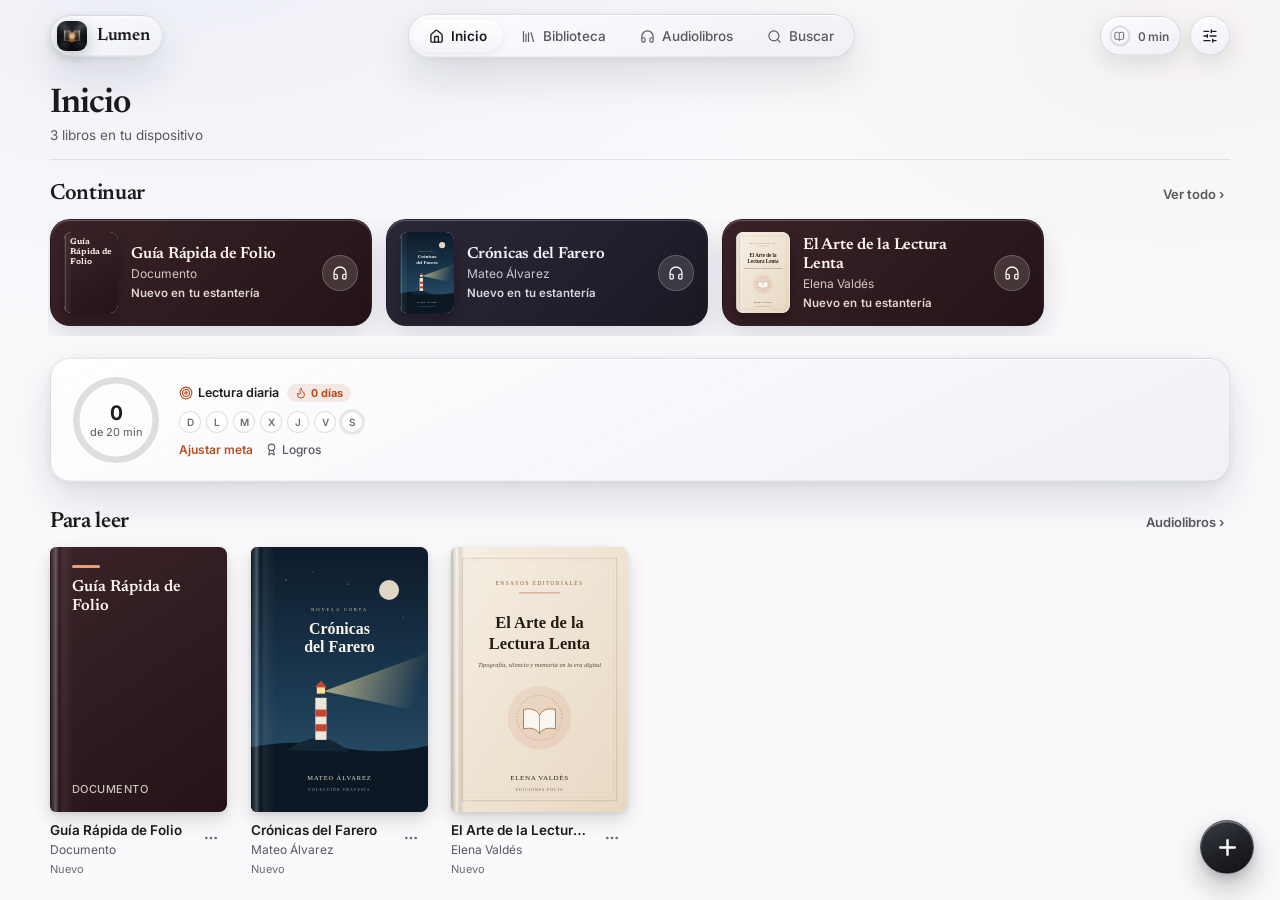
==== index.html @ 0d57969c "Deploy Lumen v2.22.12 (fix Spanish RAE dash-period dialogue split & purge Duque Diles / Hawat Hemos " ====
<!doctype html>
<html lang="es">
  <head>
    <meta charset="UTF-8" />
    <meta name="viewport" content="width=device-width, initial-scale=1.0, viewport-fit=cover" />
    <meta name="theme-color" content="#13161B" />
    <meta
      name="description"
      content="Lumen — Lectura editorial y audiolibros con voz natural, rápidos y sin distracciones."
    />
    <link rel="icon" type="image/png" sizes="64x64" href="./icons/favicon-64.png" />
    <link rel="icon" type="image/png" sizes="32x32" href="./icons/favicon-32.png" />
    <link rel="apple-touch-icon" sizes="180x180" href="./icons/icon-180.png" />
    <link rel="manifest" href="./manifest.webmanifest" />
    <link rel="preconnect" href="https://fonts.googleapis.com" />
    <link rel="preconnect" href="https://fonts.gstatic.com" crossorigin />
    <!-- Non-blocking async Google Fonts so first paint is instant even offline or on slow mobile networks -->
    <link
      href="https://fonts.googleapis.com/css2?family=Atkinson+Hyperlegible:ital,wght@0,400;0,700;1,400;1,700&family=Inter:wght@400;500;600;700&family=JetBrains+Mono:wght@400;500&family=Lora:ital,wght@0,400;0,600;1,400&family=Newsreader:ital,opsz,wght@0,6..72,400;0,6..72,500;0,6..72,600;1,6..72,400&display=swap"
      rel="stylesheet"
      media="print"
      onload="this.media='all'"
    />
    <noscript>
      <link
        href="https://fonts.googleapis.com/css2?family=Atkinson+Hyperlegible:ital,wght@0,400;0,700;1,400;1,700&family=Inter:wght@400;500;600;700&family=JetBrains+Mono:wght@400;500&family=Lora:ital,wght@0,400;0,600;1,400&family=Newsreader:ital,opsz,wght@0,6..72,400;0,6..72,500;0,6..72,600;1,6..72,400&display=swap"
        rel="stylesheet"
      />
    </noscript>
    <title>Lumen — Lectura y Audiolibros</title>
    <style>html,body,#root{background:#13161b;height:100%;margin:0}</style>
    <script type="module" crossorigin src="./assets/index-C_MHHtQa.js"></script>
    <link rel="modulepreload" crossorigin href="./assets/rolldown-runtime-pP25SEvz.js">
    <link rel="modulepreload" crossorigin href="./assets/vendor-icons-BB2HJt6W.js">
    <link rel="modulepreload" crossorigin href="./assets/vendor-react-CoE5mB34.js">
    <link rel="stylesheet" crossorigin href="./assets/index-BfKevfh-.css">
  </head>
  <body>
    <div id="root"></div>
  </body>
</html>
---- assets/index-BfKevfh-.css ----
:root{--lightningcss-light:initial;--lightningcss-dark: ;color-scheme:light;--safe-top:env(safe-area-inset-top,0px);--safe-bottom:env(safe-area-inset-bottom,0px);--safe-left:env(safe-area-inset-left,0px);--safe-right:env(safe-area-inset-right,0px);--font-ui:-apple-system, BlinkMacSystemFont, "SF Pro Text", "Inter", "Segoe UI", sans-serif;--font-display:"Newsreader", "New York", "Iowan Old Style", Georgia, serif;--font-editorial:"Newsreader", "Iowan Old Style", Georgia, serif;--font-classic:"Lora", "Palatino Linotype", Palatino, Georgia, serif;--font-sans:"Inter", -apple-system, BlinkMacSystemFont, "Segoe UI", sans-serif;--font-hyperlegible:"Atkinson Hyperlegible", system-ui, sans-serif;--font-mono:"JetBrains Mono", ui-monospace, SFMono-Regular, Menlo, monospace;--ui-bg:#fff;--ui-bg-subtle:#f5f5f7;--ui-sidebar:#f6f6f8e0;--ui-surface:#fff;--ui-surface-elevated:#fafafceb;--ui-sheet-bg:#f2f2f7f0;--ui-sheet-group:#ffffffeb;--ui-hairline:#3c3c431f;--ui-ink:#1c1c1e;--ui-ink-text:#fff;--ui-border:#00000012;--ui-border-strong:#0000001f;--ui-text:#1c1c1e;--ui-text-secondary:#58585d;--ui-text-tertiary:#6c6c70;--ui-hover:#0000000b;--ui-active:#00000013;--ui-accent:#b84e1f;--ui-accent-soft:#b84e1f1c;--ui-danger:#d93829;--ui-shadow-sm:0 2px 8px #0000000d;--ui-shadow-md:0 12px 32px #0000001a, 0 2px 6px #0000000d;--ui-shadow-lg:0 24px 60px #00000029, 0 4px 14px #0000000f;--glass-bg:linear-gradient(155deg, #fffffff0 0%, #f6f7fbe0 52%, #eef0f6eb 100%);--glass-sheet-bg:linear-gradient(162deg, #fdfdfff5 0%, #f4f5faed 56%, #eef0f6f2 100%);--glass-group-bg:#ffffffe0;--glass-pill-bg:linear-gradient(180deg, #fffffffa 0%, #f3f4f9eb 100%);--glass-border:#ffffffd1;--glass-outer-ring:#0f172a1c;--glass-rim:inset 0 1px 0 #ffffffeb, inset 0 -.5px 0 #0f172a14;--glass-shadow:0 18px 44px #0f172a21, 0 2px 8px #0f172a0f;--metal-fab-bg:linear-gradient(155deg, #32353ef5 0%, #1a1c22fa 54%, #101115fc 100%);--metal-fab-rim:inset 0 1.25px 0 #ffffff5c, inset 0 -1px 0 #00000073;--library-backdrop:radial-gradient(1100px 640px at 14% -8%, #d0d7e852, transparent 62%), radial-gradient(900px 540px at 92% 4%, #e8dece40, transparent 58%), #fafafd;--reader-glass-bg:linear-gradient(155deg, #fffffff0 0%, #f7f8fbe6 55%, #f0f2f7ed 100%);--reader-glass-rim:inset 0 1px 0 #ffffffeb, inset 0 -.5px 0 #00000014;--hl-yellow:#ffd6466b;--hl-yellow-solid:#eab308;--hl-green:#72d6865c;--hl-green-solid:#22c55e;--hl-blue:#70b8ff61;--hl-blue-solid:#3b82f6;--hl-pink:#ff92b261;--hl-pink-solid:#ec4899;--hl-purple:#ba94ff5c;--hl-purple-solid:#8b5cf6;--reader-bg:#fff;--reader-surface:#ffffffe6;--reader-text:#1d1d1f;--reader-muted:#6e6e73;--reader-border:#00000017;--reader-link:#b84a18;--reader-quote-bg:#00000006;--reader-font-weight:400;--reader-font-family:var(--font-editorial);--reader-font-size:19px;--reader-line-height:1.65;--reader-text-align:justify;--radius-xs:6px;--radius-sm:10px;--radius-md:14px;--radius-lg:20px;--ease-apple:cubic-bezier(.25, .1, .25, 1);--ease-spring:cubic-bezier(.22, 1, .36, 1)}[data-ui-mode=dark]{--lightningcss-light: ;--lightningcss-dark:initial;color-scheme:dark;--ui-bg:#111113;--ui-bg-subtle:#1c1c1e;--ui-sidebar:#18181ae6;--ui-surface:#1c1c1e;--ui-surface-elevated:#222225f0;--ui-sheet-bg:#1c1c1ef2;--ui-sheet-group:#2c2c2ed6;--ui-hairline:#ffffff1a;--ui-ink:#f5f5f7;--ui-ink-text:#111113;--ui-border:#ffffff14;--ui-border-strong:#ffffff26;--ui-text:#f5f5f7;--ui-text-secondary:#adadb4;--ui-text-tertiary:#96969e;--ui-hover:#ffffff0f;--ui-active:#ffffff1c;--ui-accent:#eb8a58;--ui-accent-soft:#eb8a5829;--ui-danger:#ff5449;--ui-shadow-sm:0 2px 10px #00000059;--ui-shadow-md:0 14px 36px #00000080;--ui-shadow-lg:0 24px 64px #000000a6;--glass-bg:linear-gradient(155deg, #2e3038e6 0%, #1b1c22ed 54%, #131419f5 100%);--glass-sheet-bg:linear-gradient(162deg, #2c2e36f2 0%, #1a1b20f5 58%, #141519fa 100%);--glass-group-bg:#ffffff16;--glass-pill-bg:linear-gradient(180deg, #fff3 0%, #ffffff1c 100%);--glass-border:#ffffff2b;--glass-outer-ring:#00000085;--glass-rim:inset 0 1px 0 #ffffff38, inset 0 -.5px 0 #0000005c;--glass-shadow:0 22px 54px #0000008f, 0 4px 12px #00000057;--metal-fab-bg:linear-gradient(155deg, #f8f9fdf7 0%, #e0e3ecf0 58%, #ccd0dcf5 100%);--metal-fab-rim:inset 0 1.25px 0 #fffffff2, inset 0 -1px 0 #0003;--library-backdrop:radial-gradient(1100px 640px at 16% -10%, #5c667e2b, transparent 60%), radial-gradient(860px 520px at 88% 6%, #7a624e1c, transparent 58%), #0f1013;--hl-yellow:#facc1547;--hl-green:#4ade803d;--hl-blue:#60a5fa47;--hl-pink:#f472b647;--hl-purple:#a78bfa47}[data-reader-theme=original]{--reader-bg:#fff;--reader-surface:#ffffffe6;--reader-text:#1d1d1f;--reader-muted:#6e6e73;--reader-border:#00000014;--reader-link:#b84a18;--reader-quote-bg:#00000006;--reader-font-weight:400}[data-reader-theme=quiet]{--reader-bg:#f6efe4;--reader-surface:#f6efe4f2;--reader-glass-bg:linear-gradient(155deg, #fcf7eff0 0%, #f5ece0e8 56%, #eee4d5f0 100%);--reader-glass-rim:inset 0 1px 0 #fffcf6eb, inset 0 -.5px 0 #583e241a;--reader-text:#362c22;--reader-muted:#6c5c4b;--reader-border:#4e382221;--reader-link:#9f461d;--reader-quote-bg:#5a3e220b;--reader-font-weight:400}[data-reader-theme=paper]{--reader-bg:#f1f1ef;--reader-surface:#f1f1eff2;--reader-glass-bg:linear-gradient(155deg, #fafaf9f0 0%, #f1f1efe8 56%, #eaebe9f0 100%);--reader-glass-rim:inset 0 1px 0 #ffffffe6, inset 0 -.5px 0 #00000017;--reader-text:#222224;--reader-muted:#636366;--reader-border:#00000017;--reader-link:#a8451a;--reader-quote-bg:#00000009;--reader-font-weight:400}[data-reader-theme=bold]{--reader-bg:#fafafa;--reader-surface:#fafafaf5;--reader-glass-bg:linear-gradient(155deg, #fffffff5 0%, #f6f7faeb 58%, #eff1f5f2 100%);--reader-glass-rim:inset 0 1px 0 #fffffff5, inset 0 -.5px 0 #0000001a;--reader-text:#000;--reader-muted:#48484a;--reader-border:#00000024;--reader-link:#9e3d12;--reader-quote-bg:#0000000a;--reader-font-weight:500}[data-reader-theme=night]{--reader-bg:#121214;--reader-surface:#18181bf2;--reader-glass-bg:linear-gradient(155deg, #2c2e36e6 0%, #191a1fed 55%, #121317f5 100%);--reader-glass-rim:inset 0 1px 0 #fff3, inset 0 -.5px 0 #00000070;--reader-text:#e6e6eb;--reader-muted:#98989f;--reader-border:#ffffff21;--reader-link:#ffa06b;--reader-quote-bg:#ffffff0b;--reader-font-weight:400}[data-reader-theme=twilight]{--reader-bg:#262629;--reader-surface:#2a2a2ef2;--reader-glass-bg:linear-gradient(155deg, #3e404ae8 0%, #2a2b32f0 55%, #212228f5 100%);--reader-glass-rim:inset 0 1px 0 #ffffff38, inset 0 -.5px 0 #00000061;--reader-text:#e2e2e7;--reader-muted:#a4a4ac;--reader-border:#ffffff24;--reader-link:#ffa573;--reader-quote-bg:#ffffff0b;--reader-font-weight:400}.folio-book-content{width:100%;max-width:100%;font-family:var(--reader-font-family);font-size:var(--reader-font-size);line-height:var(--reader-line-height);font-weight:var(--reader-font-weight);color:var(--reader-text);text-align:var(--reader-text-align);-webkit-hyphens:auto;hyphens:auto;overflow-wrap:break-word;word-wrap:break-word;word-break:normal;font-feature-settings:"kern" 1, "liga" 1, "onum" 1;text-rendering:optimizelegibility;-webkit-font-smoothing:antialiased;margin:0;padding:0;display:flow-root}.folio-book-content *{box-sizing:border-box!important;max-width:100%!important}.folio-book-content div,.folio-book-content section,.folio-book-content article,.folio-book-content main,.folio-book-content header,.folio-book-content figure{width:auto!important;max-width:100%!important;margin-left:0!important;margin-right:0!important}.folio-book-content h1,.folio-book-content h2,.folio-book-content h3,.folio-book-content h4{font-family:var(--reader-font-family);color:var(--reader-text);text-align:left;text-wrap:balance;-webkit-hyphens:none;hyphens:none;break-after:avoid;page-break-after:avoid;letter-spacing:-.02em;overflow-wrap:break-word;line-height:1.24}.folio-book-content>h1:first-child,.folio-book-content>h2:first-child{margin-top:0}.folio-book-content h1{margin:.2em 0 .78em;font-size:1.82em;font-weight:600}.folio-book-content h2{margin:1.45em 0 .5em;font-size:1.3em;font-weight:600}.folio-book-content h3{margin:1.25em 0 .42em;font-size:1.12em;font-weight:600}.folio-book-content .chapter-kicker{font-family:var(--font-ui);text-transform:uppercase;letter-spacing:.14em;color:var(--reader-muted);text-align:left;margin:0 0 .4em;font-size:.72em;font-weight:600;text-indent:0!important}.folio-book-content p{orphans:2;widows:2;text-wrap:pretty;hyphenate-limit-chars:6 3 2;margin:0 0 .88em}.folio-book-content blockquote{border-left:2.5px solid var(--reader-link);background:var(--reader-quote-bg);border-radius:0 var(--radius-xs) var(--radius-xs) 0;break-inside:avoid;margin:1.2em 0;padding:.78em 1.1em;font-style:italic}.folio-book-content blockquote p:last-child{margin-bottom:0}.folio-book-content a{color:var(--reader-link);text-underline-offset:2px;cursor:pointer;overflow-wrap:anywhere;text-decoration:underline;text-decoration-thickness:1px}.folio-book-content a[data-footnote-ref=true]{font-family:var(--font-ui);vertical-align:super;background:var(--ui-accent-soft);color:var(--reader-link);border-radius:4px;margin-left:2px;padding:1px 4px;font-size:.72em;font-weight:600;line-height:0;text-decoration:none}.folio-book-content aside[data-footnote-body=true]{border-top:1px solid var(--reader-border);color:var(--reader-muted);text-align:left;margin-top:1.8em;padding-top:.8em;font-size:.84em}.folio-book-content ul,.folio-book-content ol{text-align:left;margin:.75em 0 1em;padding-left:1.35em}.folio-book-content li{margin-bottom:.42em}.folio-book-content img,.folio-book-content svg{object-fit:contain;border-radius:var(--radius-xs);break-inside:avoid;margin:1.1em auto;display:block;max-width:100%!important;max-height:var(--page-media-max-h,62vh)!important;width:auto!important;height:auto!important}.folio-book-content figure{break-inside:avoid;margin:1.15em 0!important}.folio-book-content figcaption{text-align:center;color:var(--reader-muted);margin-top:.48em;font-size:.82em;font-style:italic;line-height:1.42}.folio-book-content .folio-cover-page{min-height:calc(var(--page-media-max-h,64vh) - 12px);break-inside:avoid;break-after:column;page-break-after:always;flex-direction:column;justify-content:center;align-items:center;margin:0 auto!important;padding:6px 0!important;display:flex!important}.folio-book-content img.folio-cover-art{object-fit:contain;animation:.46s cubic-bezier(.22,1,.36,1) both folioCoverReveal;max-height:calc(var(--page-media-max-h,68vh) - 18px)!important;border-radius:7px 10px 10px 7px!important;width:auto!important;max-width:92%!important;height:auto!important;margin:0 auto!important;box-shadow:0 18px 40px #00000038,0 4px 12px #0000001f!important}@keyframes folioCoverReveal{0%{opacity:0;transform:scale(.95)}to{opacity:1;transform:scale(1)}}.folio-book-content pre{font-family:var(--font-mono);border-radius:var(--radius-sm);background:var(--reader-quote-bg);border:1px solid var(--reader-border);white-space:pre-wrap;word-break:break-word;text-align:left;break-inside:avoid;margin:1.1em 0;padding:.8em .95em;font-size:.8em;line-height:1.5;overflow-x:hidden}.folio-book-content code{font-family:var(--font-mono);background:var(--reader-quote-bg);overflow-wrap:anywhere;border-radius:4px;padding:.1em .32em;font-size:.85em}.folio-book-content pre code{background:0 0;padding:0}.folio-book-content table{table-layout:fixed;border-collapse:collapse;font-family:var(--font-ui);text-align:left;break-inside:avoid;margin:1.15em 0;font-size:.82em;width:100%!important}.folio-book-content th,.folio-book-content td{border-bottom:1px solid var(--reader-border);overflow-wrap:break-word;word-break:break-word;padding:.5em .6em}.folio-book-content th{color:var(--reader-muted);font-size:.9em;font-weight:600}.folio-book-content hr{border:none;border-top:1px solid var(--reader-border);width:40%;margin:1.8em auto}.folio-book-content mark.folio-hl{color:inherit;cursor:pointer;border-radius:3px;padding:.06em 0;transition:filter .14s}.folio-book-content mark.folio-hl:hover{filter:brightness(.95)}.folio-book-content mark.folio-hl-yellow{background:var(--hl-yellow)}.folio-book-content mark.folio-hl-green{background:var(--hl-green)}.folio-book-content mark.folio-hl-blue{background:var(--hl-blue)}.folio-book-content mark.folio-hl-pink{background:var(--hl-pink)}.folio-book-content mark.folio-hl-purple{background:var(--hl-purple)}.folio-book-content mark.folio-search-hit{color:inherit;background:#d95d244d;border-radius:3px;box-shadow:0 0 0 2px #d95d2459}.folio-book-content p.folio-bilingual-tr{border-left:2px solid var(--reader-link);color:var(--reader-muted);opacity:.95;margin:-.45em 0 1.1em;padding:.32em 0 .32em .85em;font-size:.92em;line-height:1.54;text-indent:0!important}@media (max-width:640px){.folio-book-content{font-size:clamp(15px, calc(var(--reader-font-size) - 1px), 27px);word-spacing:-.01em}.folio-book-content h1{margin:.15em 0 .65em;font-size:1.48em}.folio-book-content h2{margin:1.2em 0 .45em;font-size:1.2em}.folio-book-content h3{font-size:1.06em}.folio-book-content p{margin:0 0 .8em}.folio-book-content blockquote{margin:.95em 0;padding:.65em .9em}.folio-book-content ul,.folio-book-content ol{padding-left:1.2em}.folio-book-content table{font-size:.76em}}*,:before,:after{box-sizing:border-box}html,body,#root{width:100%;height:100%;font-family:var(--font-ui);background:var(--ui-bg);color:var(--ui-text);-webkit-font-smoothing:antialiased;-moz-osx-font-smoothing:grayscale;-webkit-tap-highlight-color:transparent;overscroll-behavior:none;touch-action:manipulation;margin:0;padding:0;overflow:hidden}button,input,select,textarea{color:inherit;font-family:inherit}button{cursor:pointer;background:0 0;border:none}button:focus-visible,input:focus-visible,select:focus-visible,textarea:focus-visible,[tabindex]:focus-visible{outline:2px solid color-mix(in srgb, var(--ui-text) 38%, transparent);outline-offset:2px}::-webkit-scrollbar{width:8px;height:8px}::-webkit-scrollbar-track{background:0 0}::-webkit-scrollbar-thumb{background:#80808647;border-radius:999px}::-webkit-scrollbar-thumb:hover{background:#80808673}.app-shell{background:var(--library-backdrop);flex-direction:column;height:100%;display:flex;position:relative;overflow:hidden}.sidebar{background:var(--ui-sidebar);-webkit-backdrop-filter:blur(24px)saturate(160%);backdrop-filter:blur(24px)saturate(160%);border-right:1px solid var(--ui-border);-webkit-user-select:none;user-select:none;flex-direction:column;height:100%;padding:20px 14px 16px;display:flex;overflow-y:auto}.sidebar-brand{justify-content:space-between;align-items:center;padding:4px 10px 18px;display:flex}.brand-mark{align-items:center;gap:10px;display:flex}.brand-logo{filter:drop-shadow(0 4px 8px #0a0f193d);border-radius:8px;width:34px;height:34px;display:block}.brand-title{font-family:var(--font-display);letter-spacing:-.02em;font-size:21px;font-weight:600}.sidebar-section{margin-bottom:20px}.sidebar-section-header{text-transform:uppercase;letter-spacing:.06em;color:var(--ui-text-tertiary);justify-content:space-between;align-items:center;padding:0 10px 6px;font-size:11px;font-weight:600;display:flex}.nav-item{width:100%;color:var(--ui-text);transition:background .15s var(--ease-apple), color .15s var(--ease-apple);text-align:left;border-radius:9px;align-items:center;gap:10px;padding:8px 10px;font-size:13.5px;font-weight:500;display:flex}.nav-item:hover{background:var(--ui-hover)}.nav-item.active{background:var(--ui-active);font-weight:600}.nav-item-icon{color:var(--ui-text-secondary);flex-shrink:0;transition:color .15s}.nav-item.active .nav-item-icon{color:var(--ui-text)}.nav-item-count{color:var(--ui-text-tertiary);font-variant-numeric:tabular-nums;margin-left:auto;font-size:12px}.collection-dot{border-radius:50%;flex-shrink:0;width:9px;height:9px}.sidebar-footer{border-top:1px solid var(--ui-border);flex-direction:column;gap:10px;margin-top:auto;padding-top:14px;display:flex}.sidebar-import-btn{background:var(--ui-accent);color:#fff;width:100%;transition:transform .15s var(--ease-apple), filter .15s var(--ease-apple);border-radius:10px;justify-content:center;align-items:center;gap:8px;padding:10px 14px;font-size:13.5px;font-weight:600;display:flex;box-shadow:0 4px 12px #d95d2440}.sidebar-import-btn:hover{filter:brightness(1.06)}.sidebar-import-btn:active{transform:scale(.98)}.main-content{height:100%;padding:28px 40px 56px;position:relative;overflow-y:auto}.library-header{border-bottom:1px solid var(--ui-border);flex-wrap:wrap;justify-content:space-between;align-items:flex-end;gap:20px;margin-bottom:28px;padding-bottom:18px;display:flex}.library-title{font-family:var(--font-display);letter-spacing:-.025em;margin:0;font-size:34px;font-weight:600;line-height:1.1}.library-subtitle{color:var(--ui-text-secondary);margin:4px 0 0;font-size:13.5px}.library-controls{flex-wrap:wrap;align-items:center;gap:10px;display:flex}.search-box{align-items:center;display:flex;position:relative}.search-box-icon{color:var(--ui-text-tertiary);pointer-events:none;position:absolute;left:11px}.search-input{border:1px solid var(--ui-border);background:var(--ui-bg-subtle);width:220px;transition:border-color .16s ease, width .2s var(--ease-apple), background .16s ease;border-radius:10px;padding:8px 30px 8px 33px;font-size:13px}.search-input:focus{border-color:var(--ui-accent);background:var(--ui-surface);outline:none;width:260px}.search-clear-btn{width:20px;height:20px;color:var(--ui-text-tertiary);border-radius:50%;place-items:center;display:grid;position:absolute;right:7px}.search-clear-btn:hover{background:var(--ui-hover);color:var(--ui-text)}.segmented-control{background:var(--ui-bg-subtle);border:1px solid var(--ui-border);border-radius:9px;gap:2px;padding:2px;display:inline-flex}.segmented-btn{color:var(--ui-text-secondary);border-radius:7px;justify-content:center;align-items:center;gap:6px;padding:6px 10px;font-size:12.5px;font-weight:500;transition:background .15s,color .15s,box-shadow .15s;display:inline-flex}.segmented-btn.active{background:var(--ui-surface);color:var(--ui-text);box-shadow:0 1px 3px #00000014}.select-pill{border:1px solid var(--ui-border);background:var(--ui-bg-subtle);cursor:pointer;border-radius:9px;padding:7px 12px;font-size:12.5px;font-weight:500}.icon-btn{width:34px;height:34px;color:var(--ui-text-secondary);border-radius:9px;justify-content:center;align-items:center;transition:background .14s,color .14s;display:inline-flex}.icon-btn:hover{background:var(--ui-hover);color:var(--ui-text)}.icon-btn.active{background:var(--ui-accent-soft);color:var(--ui-accent)}.hero-grid{grid-template-columns:minmax(0,1.7fr) minmax(240px,.9fr);gap:20px;margin-bottom:36px;display:grid}.hero-card{border-radius:var(--radius-lg);background:var(--ui-bg-subtle);border:1px solid var(--ui-border);transition:border-color .18s ease, box-shadow .2s var(--ease-apple);grid-template-columns:148px 1fr;align-items:center;gap:26px;padding:24px 26px;display:grid}.hero-card:hover{border-color:var(--ui-border-strong);box-shadow:var(--ui-shadow-sm)}.hero-meta-kicker{text-transform:uppercase;letter-spacing:.09em;color:var(--ui-accent);margin-bottom:6px;font-size:11px;font-weight:600}.hero-book-title{font-family:var(--font-display);letter-spacing:-.02em;margin:0;font-size:26px;font-weight:600;line-height:1.18}.hero-book-author{color:var(--ui-text-secondary);margin:5px 0 14px;font-size:14.5px}.hero-progress-row{align-items:center;gap:12px;margin-bottom:18px;display:flex}.progress-track{background:var(--ui-border-strong);border-radius:999px;flex:1;height:5px;overflow:hidden}.progress-fill{background:var(--ui-accent);height:100%;transition:width .26s var(--ease-apple);border-radius:999px}.progress-label{color:var(--ui-text-secondary);font-variant-numeric:tabular-nums;font-size:12px;font-weight:600}.primary-btn{background:var(--ui-text);color:var(--ui-bg);transition:transform .15s var(--ease-apple), opacity .15s ease;border-radius:999px;justify-content:center;align-items:center;gap:8px;padding:10px 18px;font-size:13.5px;font-weight:600;display:inline-flex}.primary-btn:hover{opacity:.9}.primary-btn:active{transform:scale(.98)}.secondary-btn{background:var(--ui-bg-subtle);border:1px solid var(--ui-border);color:var(--ui-text);border-radius:9px;justify-content:center;align-items:center;gap:7px;padding:8px 14px;font-size:13px;font-weight:500;transition:background .14s,border-color .14s;display:inline-flex}.secondary-btn:hover{background:var(--ui-hover);border-color:var(--ui-border-strong)}.goal-card{border-radius:var(--radius-lg);background:var(--ui-bg-subtle);border:1px solid var(--ui-border);text-align:center;flex-direction:column;justify-content:center;align-items:center;gap:10px;padding:22px 24px;display:flex}.goal-ring-wrap{flex-shrink:0;place-items:center;width:104px;height:104px;display:grid;position:relative}.goal-ring-svg{width:100%;height:100%;display:block}.goal-card-copy{flex-direction:column;align-items:center;gap:5px;display:flex}.goal-ring-center{flex-direction:column;align-items:center;display:flex;position:absolute}.goal-minutes{letter-spacing:-.02em;font-variant-numeric:tabular-nums;font-size:22px;font-weight:700}.goal-unit{color:var(--ui-text-secondary);font-size:11px}.section-heading{font-family:var(--font-display);letter-spacing:-.015em;margin:0 0 18px;font-size:22px;font-weight:600}.book-grid{grid-template-columns:repeat(auto-fill,minmax(168px,1fr));gap:30px 24px;display:grid}.book-card{flex-direction:column;gap:10px;display:flex;position:relative}.book-cover-button{text-align:left;width:100%;transition:transform .24s var(--ease-spring);border-radius:8px;padding:0;position:relative}.book-cover-frame{aspect-ratio:2/3;background:var(--ui-bg-subtle);width:100%;transition:box-shadow .24s var(--ease-spring);border-radius:6px 8px 8px 6px;position:relative;overflow:hidden;box-shadow:0 8px 20px #00000024,0 2px 5px #00000014,inset 0 0 0 1px #00000014}.book-cover-button:hover .book-cover-frame{box-shadow:0 18px 34px #0003,0 4px 10px #0000001a,inset 0 0 0 1px #0000001a}.book-cover-frame:after{content:"";pointer-events:none;background:linear-gradient(90deg,#00000038 0%,#ffffff3d 3.2%,#0000001a 5.2%,#ffffff0f 7.5%,#0000 14%);position:absolute;inset:0}.book-cover-img{object-fit:cover;width:100%;height:100%;display:block}.book-cover-generated{flex-direction:column;justify-content:space-between;width:100%;height:100%;padding:18px 16px 16px 22px;display:flex;position:relative}.book-cover-generated-rule{border-radius:2px;width:28px;height:2.5px;margin-bottom:10px}.book-cover-generated-title{font-family:var(--font-display);-webkit-line-clamp:4;-webkit-box-orient:vertical;font-size:16px;font-weight:600;line-height:1.22;display:-webkit-box;overflow:hidden}.book-cover-generated-author{letter-spacing:.04em;text-transform:uppercase;opacity:.78;-webkit-line-clamp:2;-webkit-box-orient:vertical;font-size:11px;font-weight:500;display:-webkit-box;overflow:hidden}.book-format-badge{z-index:2;letter-spacing:.06em;text-transform:uppercase;color:#fff;-webkit-backdrop-filter:blur(8px);backdrop-filter:blur(8px);background:#141416ad;border-radius:5px;padding:2px 6px;font-size:9.5px;font-weight:700;position:absolute;top:8px;right:8px}.book-finished-badge{z-index:2;color:#fff;background:#22a06b;border-radius:50%;place-items:center;width:22px;height:22px;display:grid;position:absolute;bottom:8px;right:8px;box-shadow:0 2px 8px #00000040}.book-card-footer{justify-content:space-between;align-items:flex-start;gap:6px;display:flex}.book-card-meta{flex:1;min-width:0}.book-card-title{white-space:nowrap;text-overflow:ellipsis;font-size:13.5px;font-weight:600;line-height:1.3;overflow:hidden}.book-card-author{color:var(--ui-text-secondary);white-space:nowrap;text-overflow:ellipsis;margin-top:2px;font-size:12px;overflow:hidden}.book-card-progress{color:var(--ui-text-tertiary);align-items:center;gap:6px;margin-top:5px;font-size:11px;display:flex}.book-card-menu-btn{width:26px;height:26px;color:var(--ui-text-tertiary);border-radius:7px;flex-shrink:0;place-items:center;display:grid}.book-card-menu-btn:hover{background:var(--ui-hover);color:var(--ui-text)}.book-list{flex-direction:column;gap:6px;display:flex}.book-list-row{border-radius:var(--radius-sm);border:1px solid #0000;grid-template-columns:44px 1fr 120px 90px 36px;align-items:center;gap:16px;padding:10px 14px;transition:background .14s,border-color .14s;display:grid}.book-list-row:hover{background:var(--ui-bg-subtle);border-color:var(--ui-border)}.dropdown-menu{z-index:40;background:var(--ui-surface-elevated);-webkit-backdrop-filter:blur(24px)saturate(180%);backdrop-filter:blur(24px)saturate(180%);border:1px solid var(--ui-border-strong);min-width:196px;box-shadow:var(--ui-shadow-md);border-radius:12px;flex-direction:column;gap:2px;padding:6px;display:flex;position:absolute;bottom:34px;right:0}.dropdown-item{text-align:left;width:100%;color:var(--ui-text);border-radius:8px;align-items:center;gap:9px;padding:8px 10px;font-size:13px;display:flex}.dropdown-item:hover{background:var(--ui-hover)}.dropdown-item.danger{color:var(--ui-danger)}.reader-shell{background:var(--reader-bg);width:100%;height:100%;color:var(--reader-text);transition:background .24s var(--ease-apple), color .24s var(--ease-apple);flex-direction:column;display:flex;position:relative;overflow:hidden}.reader-warmth-overlay{pointer-events:none;z-index:90;mix-blend-mode:multiply;background:#ff9d3b;transition:opacity .2s;position:fixed;inset:0}.reader-topbar{height:calc(54px + var(--safe-top));padding:var(--safe-top) 18px 0;z-index:45;background:var(--reader-surface);-webkit-backdrop-filter:blur(24px)saturate(160%);backdrop-filter:blur(24px)saturate(160%);border-bottom:1px solid var(--reader-border);transition:transform .24s var(--ease-apple), opacity .22s ease;justify-content:space-between;align-items:center;display:flex;position:fixed;top:0;left:0;right:0}.reader-topbar.hidden{opacity:0;pointer-events:none;transform:translateY(-100%)}.reader-topbar-group{align-items:center;gap:6px;display:flex}.reader-topbar-title{text-align:center;white-space:nowrap;text-overflow:ellipsis;max-width:42%;color:var(--reader-muted);pointer-events:none;font-size:13px;font-weight:500;position:absolute;left:50%;overflow:hidden;transform:translate(-50%)}.reader-tool-btn{height:34px;color:var(--reader-text);border-radius:9px;justify-content:center;align-items:center;gap:6px;padding:0 10px;font-size:13px;font-weight:500;transition:background .14s,color .14s;display:inline-flex}.reader-tool-btn:hover{background:var(--ui-hover)}.reader-tool-btn.active{background:var(--ui-accent-soft);color:var(--reader-link)}.bookmark-ribbon{top:var(--safe-top);z-index:35;pointer-events:none;filter:drop-shadow(0 3px 6px #d9382959);width:24px;height:44px;transition:transform .22s var(--ease-spring), opacity .2s ease;position:fixed;right:40px}.reader-stage{flex-direction:column;flex:1;width:100%;height:100%;display:flex;position:relative;overflow:hidden}.reader-running-header{height:calc(42px + var(--safe-top));padding:var(--safe-top) 48px 0;color:var(--reader-muted);letter-spacing:.01em;opacity:.8;-webkit-user-select:none;user-select:none;flex-shrink:0;justify-content:center;align-items:center;font-size:11.5px;display:flex}.reader-running-footer{height:calc(38px + var(--safe-bottom));padding:0 40px var(--safe-bottom);color:var(--reader-muted);font-variant-numeric:tabular-nums;opacity:.82;-webkit-user-select:none;user-select:none;flex-shrink:0;justify-content:space-between;align-items:center;font-size:11.5px;display:flex}.paginated-viewport{touch-action:pan-y;flex:1;width:100%;margin:0 auto;position:relative;overflow:hidden}.paginated-track{column-fill:auto;will-change:transform;height:100%}.paginated-track.anim-slide{transition:transform .32s var(--ease-spring)}.paginated-track.anim-none,.paginated-track.anim-curl{transition:none}.page-turn-stage{position:relative}.apple-curl-root{z-index:12;pointer-events:none;contain:layout style;position:absolute;inset:0;overflow:hidden}.apple-curl-front{background:var(--reader-bg);will-change:clip-path;position:absolute;inset:0;transform:translateZ(0)}.apple-curl-front-viewport{position:absolute;left:50%;overflow:hidden;transform:translate(-50%)}.apple-curl-front-track{column-fill:auto;will-change:transform}.apple-curl-fold-axis{transform-origin:0;will-change:transform;pointer-events:none;width:0;position:absolute;left:0}.apple-curl-cast-shadow{transform-origin:0;will-change:transform, opacity;background:linear-gradient(90deg,#00000047 0%,#00000024 24%,#0000000b 56%,#0000 100%);width:128px;position:absolute;top:0;bottom:0;left:-2px}.apple-curl-back-shadow{transform-origin:100%;will-change:transform, opacity;background:linear-gradient(270deg,#0000003d 0%,#0000001c 30%,#00000008 65%,#0000 100%);width:64px;position:absolute;top:0;bottom:0;right:0}.apple-curl-backface{background:var(--reader-bg);transform-origin:100%;will-change:transform, opacity;width:140px;position:absolute;top:0;bottom:0;right:0;overflow:hidden}.apple-curl-paper-grain{opacity:.065;background-image:repeating-linear-gradient(180deg, transparent 0px, transparent 15px, var(--reader-text) 15px, var(--reader-text) 16.5px, transparent 16.5px, transparent 26px);background-position:0 28px;position:absolute;inset:0;-webkit-mask-image:linear-gradient(90deg,#0000 8%,#000 32% 88%,#0000 100%);mask-image:linear-gradient(90deg,#0000 8%,#000 32% 88%,#0000 100%)}.apple-curl-cylinder-shade{background:linear-gradient(90deg,#00000024 0%,#ffffff5c 22%,#ffffff17 54%,#00000017 82%,#00000042 100%);position:absolute;inset:0}[data-reader-theme=night] .apple-curl-cylinder-shade,[data-reader-theme=twilight] .apple-curl-cylinder-shade{background:linear-gradient(90deg,#00000061 0%,#ffffff1c 26%,#ffffff05 58%,#0000003d 86%,#00000080 100%)}.spin-icon{animation:.9s linear infinite folioSpin}@keyframes folioSpin{0%{transform:rotate(0)}to{transform:rotate(360deg)}}.pdf-spread.pdf-turn-next{animation:.38s cubic-bezier(.22,1,.36,1) folioPdfNext}.pdf-spread.pdf-turn-prev{animation:.38s cubic-bezier(.22,1,.36,1) folioPdfPrev}@keyframes folioPdfNext{0%{opacity:.35;transform:perspective(1800px)translate(34px)rotateY(-6deg)scale(.985)}to{opacity:1;transform:perspective(1800px)translate(0,0)rotateY(0)scale(1)}}@keyframes folioPdfPrev{0%{opacity:.35;transform:perspective(1800px)translate(-34px)rotateY(6deg)scale(.985)}to{opacity:1;transform:perspective(1800px)translate(0,0)rotateY(0)scale(1)}}@media (prefers-reduced-motion:reduce){.page-curl-sheet,.page-curl-under-shadow,.pdf-spread.pdf-turn-next,.pdf-spread.pdf-turn-prev{animation:none!important}.paginated-track.anim-slide{transition:none!important}}.import-fab-anchor{right:26px;bottom:max(26px, calc(env(safe-area-inset-bottom) + 18px));z-index:50;flex-direction:column;align-items:flex-end;gap:12px;display:flex;position:fixed}.import-fab-btn{background:var(--ui-ink);width:54px;height:54px;color:var(--ui-ink-text);transition:transform .22s var(--ease-spring), opacity .16s ease, box-shadow .22s ease;border-radius:999px;place-items:center;display:grid;box-shadow:0 12px 28px #0000003d,0 3px 8px #00000024,inset 0 1px #ffffff29}.import-fab-btn:hover{transform:translateY(-2px)scale(1.03);box-shadow:0 16px 34px #0000004d,0 4px 10px #0000002e}.import-fab-btn:active{transform:scale(.94)}.import-fab-plus{transition:transform .24s var(--ease-spring)}.import-fab-btn.open .import-fab-plus{transform:rotate(45deg)}.import-fab-menu{background:var(--ui-sheet-bg);-webkit-backdrop-filter:blur(32px)saturate(190%);backdrop-filter:blur(32px)saturate(190%);border:1px solid var(--ui-hairline);width:min(296px,100vw - 36px);box-shadow:var(--ui-shadow-lg);transform-origin:100% 100%;animation:fabMenuPop .21s var(--ease-spring);border-radius:20px;flex-direction:column;gap:2px;padding:8px;display:flex}@keyframes fabMenuPop{0%{opacity:0;transform:translateY(10px)scale(.94)}to{opacity:1;transform:translateY(0)scale(1)}}.import-fab-menu-header{color:var(--ui-text-secondary);padding:6px 10px;font-size:12px;font-weight:600}.fab-option{text-align:left;border-radius:12px;align-items:center;gap:11px;width:100%;padding:9px 10px;transition:background .14s;display:flex}.fab-option:hover{background:var(--ui-hover)}.fab-option-icon{background:var(--ui-sheet-group);width:34px;height:34px;color:var(--ui-text);border:1px solid var(--ui-hairline);border-radius:10px;flex-shrink:0;place-items:center;display:grid}.fab-option-icon.subtle{background:var(--ui-hover);color:var(--ui-text-secondary)}.fab-option-copy{flex-direction:column;min-width:0;display:flex}.fab-option-copy strong{color:var(--ui-text);font-size:13.5px;font-weight:600;line-height:1.25}.fab-option-copy span{color:var(--ui-text-secondary);font-size:11.5px;line-height:1.3}.fab-menu-divider{background:var(--ui-border);height:1px;margin:4px 8px}.widgets-gallery{border-radius:20px;grid-template-columns:repeat(4,minmax(0,1fr));gap:14px;padding:18px;display:grid}.widget-mock{border:1px solid #0000;border-radius:22px;flex-direction:column;justify-content:space-between;padding:14px 16px;display:flex;box-shadow:0 10px 26px #00000024}.widget-wide{grid-column:span 2}.widget-square{grid-column:span 1}.widget-full{grid-column:span 4}.widget-badge-size{letter-spacing:.06em;text-transform:uppercase;opacity:.6;font-size:10px;font-weight:700}@media (max-width:720px){.widgets-gallery{grid-template-columns:repeat(2,minmax(0,1fr))}.widget-wide,.widget-full{grid-column:span 2}}.scroll-viewport{scroll-behavior:smooth;flex:1;padding:20px 24px 80px;overflow:hidden auto}.scroll-column{width:100%;margin:0 auto}.page-nav-zone{z-index:20;width:64px;color:var(--reader-muted);opacity:0;justify-content:center;align-items:center;transition:opacity .18s;display:flex;position:absolute;top:56px;bottom:56px}.page-nav-zone:hover{opacity:1}.page-nav-zone.prev{left:6px}.page-nav-zone.next{right:6px}.page-nav-pill{background:var(--reader-surface);border:1px solid var(--reader-border);width:38px;height:38px;box-shadow:var(--ui-shadow-sm);border-radius:50%;place-items:center;display:grid}.reader-bottombar{left:50%;bottom:calc(16px + var(--safe-bottom));z-index:45;background:var(--reader-surface);-webkit-backdrop-filter:blur(34px)saturate(190%);backdrop-filter:blur(34px)saturate(190%);border:1px solid var(--reader-border);width:min(560px,100% - 24px);transition:transform .28s var(--ease-spring), opacity .22s ease;border-radius:22px;flex-direction:column;gap:8px;padding:12px 16px 10px;display:flex;position:fixed;transform:translate(-50%);box-shadow:0 14px 36px #00000024,0 2px 8px #0000000f}.reader-bottombar.hidden{opacity:0;pointer-events:none;transform:translate(-50%,140%)}.reader-dock-actions{border-top:1px solid var(--reader-border);grid-auto-columns:1fr;grid-auto-flow:column;align-items:center;gap:4px;margin-top:2px;padding-top:6px;display:grid}.reader-dock-btn{color:var(--reader-text);opacity:.78;transition:background .15s ease, opacity .15s ease, transform .16s var(--ease-spring);border-radius:12px;flex-direction:column;justify-content:center;align-items:center;gap:2px;padding:6px 4px;display:flex}.reader-dock-btn span:last-child{letter-spacing:-.01em;font-size:10.5px;font-weight:500}.reader-dock-aa{font-family:var(--font-editorial);font-size:16.5px;font-weight:600;line-height:18px}.reader-dock-btn:hover{background:var(--ui-hover);opacity:1}.reader-dock-btn.active{background:var(--ui-active);opacity:1}.reader-dock-btn:active{transform:scale(.93)}.scrubber-meta{color:var(--reader-muted);justify-content:space-between;align-items:center;gap:12px;font-size:12px;display:flex}.scrubber-range{appearance:none;background:var(--reader-border);cursor:pointer;border-radius:999px;width:100%;height:4px}.scrubber-range::-webkit-slider-thumb{appearance:none;background:var(--reader-text);border-radius:50%;width:14px;height:14px;transition:transform .14s;box-shadow:0 1px 4px #00000040}.scrubber-range::-webkit-slider-thumb:hover{transform:scale(1.18)}.floating-popover{z-index:60;background:var(--ui-surface-elevated);-webkit-backdrop-filter:blur(30px)saturate(190%);backdrop-filter:blur(30px)saturate(190%);border:1px solid var(--ui-border-strong);width:min(356px,100vw - 24px);max-height:calc(100vh - 88px);box-shadow:var(--ui-shadow-lg);color:var(--ui-text);border-radius:18px;flex-direction:column;gap:16px;padding:18px;display:flex;position:fixed;top:64px;right:18px;overflow-y:auto}.popover-section-label{text-transform:uppercase;letter-spacing:.06em;color:var(--ui-text-tertiary);margin-bottom:8px;font-size:11px;font-weight:600}.theme-grid{grid-template-columns:repeat(3,1fr);gap:8px;display:grid}.theme-swatch{border:2px solid #0000;border-radius:12px;flex-direction:column;justify-content:center;align-items:center;gap:3px;padding:11px 6px;transition:transform .15s,border-color .15s;display:flex;box-shadow:inset 0 0 0 1px #80808038}.theme-swatch:hover{transform:translateY(-1px)}.theme-swatch.active{border-color:var(--ui-accent)}.theme-swatch-aa{font-family:var(--font-editorial);font-size:19px;line-height:1.1}.theme-swatch-name{font-size:11px;font-weight:600}.font-size-stepper{background:var(--ui-bg-subtle);border:1px solid var(--ui-border);border-radius:11px;grid-template-columns:1fr auto 1fr;align-items:center;display:grid;overflow:hidden}.stepper-btn{font-family:var(--font-editorial);justify-content:center;align-items:center;padding:9px 12px;transition:background .14s;display:flex}.stepper-btn:hover:not(:disabled){background:var(--ui-hover)}.stepper-btn:disabled{opacity:.35;cursor:not-allowed}.stepper-value{color:var(--ui-text-secondary);font-variant-numeric:tabular-nums;padding:0 12px;font-size:12.5px;font-weight:600}.font-chip-list{grid-template-columns:1fr 1fr;gap:7px;display:grid}.font-chip{border:1px solid var(--ui-border);background:var(--ui-bg-subtle);text-align:left;border-radius:10px;padding:8px 10px;font-size:13px;transition:border-color .14s,background .14s}.font-chip.active{border-color:var(--ui-accent);background:var(--ui-accent-soft)}.drawer-backdrop{z-index:54;-webkit-backdrop-filter:blur(4px);backdrop-filter:blur(4px);background:#0000005c;position:fixed;inset:0}.reader-drawer{z-index:55;background:var(--ui-surface-elevated);-webkit-backdrop-filter:blur(30px)saturate(180%);backdrop-filter:blur(30px)saturate(180%);border-right:1px solid var(--ui-border-strong);width:min(370px,90vw);box-shadow:var(--ui-shadow-lg);color:var(--ui-text);flex-direction:column;display:flex;position:fixed;top:0;bottom:0;left:0}.reader-drawer.right{border-right:none;border-left:1px solid var(--ui-border-strong);left:auto;right:0}.drawer-header{border-bottom:1px solid var(--ui-border);flex-direction:column;gap:12px;padding:16px 18px 12px;display:flex}.drawer-body{flex:1;padding:12px 14px 28px;overflow-y:auto}.toc-item-btn{text-align:left;width:100%;color:var(--ui-text);border-radius:9px;justify-content:space-between;align-items:center;gap:8px;padding:9px 10px;font-size:13.5px;transition:background .13s;display:flex}.toc-item-btn:hover{background:var(--ui-hover)}.toc-item-btn.active{background:var(--ui-accent-soft);color:var(--ui-accent);font-weight:600}.annotation-card{border:1px solid var(--ui-border);background:var(--ui-surface);border-radius:12px;flex-direction:column;gap:8px;margin-bottom:10px;padding:12px 13px;display:flex}.annotation-quote{font-family:var(--font-editorial);border-left:3px solid var(--hl-yellow-solid);cursor:pointer;padding-left:10px;font-size:14px;line-height:1.48}.selection-popover{z-index:70;background:var(--ui-surface-elevated);-webkit-backdrop-filter:blur(26px)saturate(180%);backdrop-filter:blur(26px)saturate(180%);border:1px solid var(--ui-border-strong);box-shadow:var(--ui-shadow-md);color:var(--ui-text);border-radius:14px;flex-direction:column;gap:8px;padding:8px 10px;display:flex;position:fixed;transform:translate(-50%,-100%)}.selection-row{align-items:center;gap:6px;display:flex}.color-dot-btn{border:2px solid #ffffffb3;border-radius:50%;width:24px;height:24px;transition:transform .14s;box-shadow:0 1px 3px #00000038}.color-dot-btn:hover{transform:scale(1.15)}.modal-overlay{z-index:80;-webkit-backdrop-filter:blur(8px);backdrop-filter:blur(8px);background:#0000007a;place-items:center;padding:20px;display:grid;position:fixed;inset:0}.modal-card{background:var(--ui-surface);border:1px solid var(--ui-border-strong);width:min(460px,100%);box-shadow:var(--ui-shadow-lg);color:var(--ui-text);border-radius:18px;padding:22px 24px}.dropzone-overlay{z-index:100;background:var(--ui-surface-elevated);-webkit-backdrop-filter:blur(24px);backdrop-filter:blur(24px);border:2.5px dashed var(--ui-accent);pointer-events:none;box-shadow:var(--ui-shadow-lg);border-radius:24px;flex-direction:column;justify-content:center;align-items:center;gap:12px;display:flex;position:fixed;inset:14px}.toast-stack{z-index:110;pointer-events:none;flex-direction:column;gap:8px;display:flex;position:fixed;bottom:24px;right:24px}.toast-pill{background:var(--ui-text);color:var(--ui-bg);box-shadow:var(--ui-shadow-md);pointer-events:auto;border-radius:12px;padding:10px 16px;font-size:13px;font-weight:500}.toast-pill.error{background:var(--ui-danger);color:#fff}.pdf-stage{flex-direction:column;flex:1;align-items:center;gap:20px;padding:68px 24px 96px;display:flex;overflow:auto}.pdf-spread{justify-content:center;align-items:flex-start;gap:16px;display:flex}.pdf-canvas-shell{background:#fff;border-radius:6px;line-height:0;overflow:hidden;box-shadow:0 10px 30px #00000029}.pdf-canvas-shell.filter-sepia canvas{filter:sepia(.28)brightness(.97)contrast(.96)}.pdf-canvas-shell.filter-night canvas{filter:invert(.88)hue-rotate(180deg)brightness(.95)contrast(.95)}.empty-state{text-align:center;color:var(--ui-text-secondary);flex-direction:column;align-items:center;gap:12px;padding:64px 24px;display:flex}.empty-state-icon{background:var(--ui-bg-subtle);border:1px solid var(--ui-border);width:56px;height:56px;color:var(--ui-accent);border-radius:16px;place-items:center;display:grid}.mobile-menu-btn{display:none}@media (max-width:900px){.app-shell{grid-template-columns:1fr}.sidebar{z-index:65;width:min(286px,84vw);transition:transform .24s var(--ease-apple);box-shadow:var(--ui-shadow-lg);padding-top:calc(18px + var(--safe-top));padding-bottom:calc(18px + var(--safe-bottom));position:fixed;top:0;bottom:0;left:0;transform:translate(-100%)}.sidebar.mobile-open{transform:translate(0)}.mobile-menu-btn{display:inline-flex}.main-content{padding:calc(16px + var(--safe-top)) 18px calc(104px + var(--safe-bottom));overflow-x:hidden}.hero-grid{grid-template-columns:1fr;gap:14px;margin-bottom:26px}.hero-card{border-radius:18px;grid-template-columns:104px minmax(0,1fr);gap:16px;padding:16px}.hero-book-title{font-size:21px}.hero-book-author{margin:4px 0 10px;font-size:13px}.hero-progress-row{margin-bottom:12px}.goal-card{text-align:left;border-radius:18px;flex-direction:row;justify-content:flex-start;gap:16px;padding:14px 16px}.goal-ring-wrap{width:74px;height:74px}.goal-minutes{font-size:17px}.goal-unit{font-size:9.5px}.goal-card-copy{align-items:flex-start}.reader-topbar-title{display:none}}@media (max-width:640px){.main-content{padding:calc(14px + var(--safe-top)) 14px calc(104px + var(--safe-bottom))}.library-header{gap:12px;margin-bottom:18px;padding-bottom:14px}.library-title{font-size:26px}.library-subtitle{font-size:12px}.library-controls{grid-template-columns:1fr auto;gap:8px;width:100%;display:grid}.search-box{grid-column:1/-1;width:100%}.search-input,.search-input:focus{width:100%;padding-top:9px;padding-bottom:9px;font-size:14px}.select-pill{width:100%;padding:8px 10px;font-size:13px}.hero-card{grid-template-columns:88px minmax(0,1fr);gap:14px;padding:14px}.hero-book-title{font-size:18.5px}.primary-btn{padding:9px 14px;font-size:13px}.section-heading{margin-bottom:14px;font-size:20px}.book-grid{grid-template-columns:repeat(2,minmax(0,1fr));gap:18px 14px}.book-list-row{grid-template-columns:40px minmax(0,1fr) auto 30px;gap:10px;padding:9px 10px}.book-list-progress{display:none!important}.reader-topbar{height:calc(50px + var(--safe-top));padding:var(--safe-top) 10px 0;top:0}.reader-back-label,.desktop-only-btn{display:none}.reader-tool-btn{min-width:36px;height:36px;padding:0 8px}.reader-running-header{height:calc(30px + var(--safe-top));padding:var(--safe-top) 18px 0;font-size:11px}.reader-running-footer{height:calc(30px + var(--safe-bottom));padding:0 18px var(--safe-bottom);font-size:11px}.page-nav-zone{display:none}.reader-bottombar{bottom:calc(12px + var(--safe-bottom));border-radius:14px;width:calc(100% - 20px);padding:10px 14px}.floating-popover{width:100%;max-height:76vh;padding:14px 18px calc(22px + var(--safe-bottom));animation:mobileSheetUp .24s var(--ease-spring);border-bottom:none;border-radius:22px 22px 0 0;inset:auto 0 0}.floating-popover:before{content:"";background:var(--ui-border-strong);border-radius:99px;flex-shrink:0;width:38px;height:4px;margin:0 auto 2px;display:block}@keyframes mobileSheetUp{0%{transform:translateY(100%)}to{transform:translateY(0)}}.reader-drawer{width:min(340px,88vw);padding-top:var(--safe-top);padding-bottom:var(--safe-bottom)}.import-fab-anchor{right:18px;bottom:calc(18px + var(--safe-bottom))}.import-fab-btn{border-radius:17px;width:54px;height:54px}.modal-overlay{padding:calc(12px + var(--safe-top)) 12px calc(12px + var(--safe-bottom))}.modal-card{border-radius:18px;max-height:86vh;padding:16px;overflow-y:auto}.widgets-gallery{gap:10px;padding:12px}.widget-mock{border-radius:18px;padding:12px}.toast-stack{left:16px;right:16px;bottom:calc(82px + var(--safe-bottom));align-items:center}.pdf-stage{padding:calc(112px + var(--safe-top)) 10px calc(92px + var(--safe-bottom))}}@media (max-width:900px),(pointer:coarse){*{scrollbar-width:none;-ms-overflow-style:none}::-webkit-scrollbar{width:0;height:0;display:none}}.streak-pill{background:var(--ui-accent-soft);color:var(--ui-accent);font-variant-numeric:tabular-nums;border-radius:999px;align-items:center;gap:4px;padding:2px 8px;font-size:11px;font-weight:700;display:inline-flex}.week-ribbon{align-items:center;gap:5px;margin:4px 0 2px;display:flex}.week-dot{width:22px;height:22px;color:var(--ui-text-tertiary);background:var(--ui-surface);border:1px solid var(--ui-border-strong);border-radius:50%;place-items:center;font-size:10px;font-weight:600;transition:transform .18s,background .18s;display:inline-grid}.week-dot.large{width:30px;height:30px;font-size:11.5px}.week-dot.partial{border-color:var(--ui-accent);color:var(--ui-accent);background:var(--ui-accent-soft)}.week-dot.done{background:var(--ui-accent);border-color:var(--ui-accent);color:#fff}.week-dot.today{box-shadow:0 0 0 2px var(--ui-accent-soft)}.insights-stat-grid{grid-template-columns:repeat(2,minmax(0,1fr));gap:10px;display:grid}.insight-stat-card{background:var(--ui-bg-subtle);border:1px solid var(--ui-border);border-radius:14px;flex-direction:column;gap:4px;padding:13px 14px;display:flex}.insight-stat-val{font-family:var(--font-display);font-variant-numeric:tabular-nums;font-size:24px;font-weight:600;line-height:1.1}.insight-stat-lbl{color:var(--ui-text-secondary);font-size:11.5px}.achievement-row{background:var(--ui-bg-subtle);border:1px solid var(--ui-border);opacity:.85;border-radius:13px;align-items:flex-start;gap:12px;padding:11px 13px;display:flex}.achievement-row.unlocked{opacity:1;border-color:#22a06b4d}.achievement-badge{background:var(--ui-hover);width:32px;height:32px;color:var(--ui-text-tertiary);border-radius:10px;flex-shrink:0;place-items:center;display:grid}.achievement-row.unlocked .achievement-badge{color:#22a06b;background:#22a06b29}.quote-card-preview{aspect-ratio:4/5;width:100%;box-shadow:var(--ui-shadow-md);border:1px solid #0000;border-radius:16px;padding:16px;display:flex}.quote-card-inner-frame{border:1px solid #0000;border-radius:10px;flex-direction:column;flex:1;padding:20px 22px;display:flex}.milestone-banner{top:calc(64px + var(--safe-top));z-index:75;background:var(--ui-surface-elevated);-webkit-backdrop-filter:blur(26px)saturate(180%);backdrop-filter:blur(26px)saturate(180%);border:1px solid var(--ui-border-strong);box-shadow:var(--ui-shadow-md);color:var(--ui-text);animation:milestoneDrop .38s var(--ease-spring);border-radius:16px;align-items:center;gap:11px;padding:10px 16px;font-size:13px;display:flex;position:fixed;left:50%;transform:translate(-50%)}.milestone-icon{background:var(--ui-accent-soft);width:32px;height:32px;color:var(--ui-accent);border-radius:50%;flex-shrink:0;place-items:center;display:grid}@keyframes milestoneDrop{0%{opacity:0;transform:translate(-50%,-18px)scale(.95)}to{opacity:1;transform:translate(-50%)scale(1)}}.launch-splash{z-index:200;transition:opacity .24s var(--ease-apple), transform .24s var(--ease-apple);background:radial-gradient(circle at 50% 42%,#1e222a 0%,#13161b 58%,#0c0e12 100%);place-items:center;display:grid;position:fixed;inset:0;overflow:hidden}.launch-splash.exiting{opacity:0;pointer-events:none;transform:scale(1.03)}.launch-splash-glow{filter:blur(24px);width:300px;height:300px;animation:splashGlowPulse .7s var(--ease-apple) forwards;background:radial-gradient(circle,#e59a5442 0%,#e59a5400 70%);border-radius:50%;position:absolute}.launch-splash-center{text-align:center;flex-direction:column;align-items:center;padding:24px;display:flex;position:relative}.launch-splash-icon-wrap{width:96px;height:96px;animation:splashIconEnter .36s var(--ease-spring) both;border-radius:24px;overflow:hidden;box-shadow:0 24px 52px #00000094,0 0 0 1px #f2b46d29}.launch-splash-icon{width:100%;height:100%;display:block}.launch-splash-title{font-family:var(--font-display);color:#faf6ee;letter-spacing:-.02em;animation:splashTitleEnter .36s 60ms var(--ease-spring) both;margin-top:20px;font-size:36px;font-weight:600}.launch-splash-rule{width:40px;height:2.5px;animation:splashRuleEnter .28s .1s var(--ease-spring) both;background:linear-gradient(90deg,#c85a28,#f2b46d);border-radius:99px;margin:12px 0 10px}.launch-splash-tagline{letter-spacing:.08em;text-transform:uppercase;color:#f6efe4ad;animation:splashTagEnter .3s .12s var(--ease-apple) both;font-size:13px}@keyframes splashGlowPulse{0%{opacity:0;transform:scale(.7)}55%{opacity:1;transform:scale(1.08)}to{opacity:.85;transform:scale(1)}}@keyframes splashIconEnter{0%{opacity:0;transform:translateY(18px)scale(.78)}to{opacity:1;transform:translateY(0)scale(1)}}@keyframes splashTitleEnter{0%{opacity:0;letter-spacing:.14em;transform:translateY(14px)}to{opacity:1;letter-spacing:-.02em;transform:translateY(0)}}@keyframes splashRuleEnter{0%{opacity:0;transform:scaleX(0)}to{opacity:1;transform:scaleX(1)}}@keyframes splashTagEnter{0%{opacity:0;transform:translateY(6px)}to{opacity:1;transform:translateY(0)}}@media (prefers-reduced-motion:reduce){.launch-splash,.launch-splash-glow,.launch-splash-icon-wrap,.launch-splash-title,.launch-splash-rule,.launch-splash-tagline{animation:none!important}}.cloud-modal-card{flex-direction:column;width:min(600px,100%);max-height:min(86dvh,760px);display:flex;overflow:hidden}.cloud-modal-header{justify-content:space-between;align-items:flex-start;gap:12px;margin-bottom:14px;display:flex}.cloud-modal-badge{background:color-mix(in srgb, var(--ui-accent) 14%, transparent);width:38px;height:38px;color:var(--ui-accent);border-radius:11px;flex-shrink:0;justify-content:center;align-items:center;display:inline-flex}.cloud-account-bar{background:var(--ui-bg-subtle);border:1px solid var(--ui-border);border-radius:12px;justify-content:space-between;align-items:center;gap:10px;margin-bottom:14px;padding:12px 14px;display:flex}.cloud-avatar-fallback{background:var(--ui-accent);color:#fff;border-radius:50%;flex-shrink:0;justify-content:center;align-items:center;width:32px;height:32px;font-size:13.5px;font-weight:650;display:inline-flex}.cloud-oauth-box{border-top:1px solid var(--ui-border);flex-direction:column;gap:8px;margin-top:12px;padding-top:12px;display:flex}.cloud-redirect-row{color:var(--ui-text-secondary);flex-wrap:wrap;align-items:center;gap:6px;font-size:11.5px;display:flex}.cloud-redirect-row code{background:var(--ui-surface);border:1px solid var(--ui-border);color:var(--ui-text);word-break:break-all;border-radius:6px;padding:2px 6px;font-size:11px}.cloud-modal-body{flex:1;padding-right:2px;overflow-y:auto}.cloud-action-card,.cloud-section-card,.cloud-link-form{background:var(--ui-bg-subtle);border:1px solid var(--ui-border);border-radius:13px;padding:14px}.cloud-link-form{flex-direction:column;gap:9px;display:flex}.cloud-quick-grid{grid-template-columns:repeat(2,minmax(0,1fr));gap:8px;display:grid}.cloud-input{border:1px solid var(--ui-border-strong);background:var(--ui-surface);color:var(--ui-text);border-radius:9px;min-width:0;padding:9px 11px;font-size:13px}.cloud-list{flex-direction:column;gap:8px;max-height:260px;display:flex;overflow-y:auto}.cloud-list-row{background:var(--ui-surface);border:1px solid var(--ui-border);border-radius:10px;align-items:center;gap:10px;padding:9px 10px;display:flex}.cloud-row-title{color:var(--ui-text);text-overflow:ellipsis;white-space:nowrap;font-size:13px;font-weight:600;overflow:hidden}.cloud-row-meta{color:var(--ui-text-secondary);text-overflow:ellipsis;white-space:nowrap;margin-top:2px;font-size:11.5px;overflow:hidden}.cloud-empty{text-align:center;color:var(--ui-text-secondary);justify-content:center;align-items:center;gap:8px;padding:20px 12px;font-size:12.5px;line-height:1.5;display:flex}.cloud-shelf-pills{gap:6px;margin-bottom:6px;padding-bottom:8px;display:flex;overflow-x:auto}.cloud-shelf-pill{background:var(--ui-surface);border:1px solid var(--ui-border);color:var(--ui-text-secondary);white-space:nowrap;border-radius:999px;flex-shrink:0;align-items:center;gap:6px;padding:5px 11px;font-size:12px;font-weight:500;display:inline-flex}@media (max-width:520px){.cloud-quick-grid{grid-template-columns:1fr}}.reader-open-stage{z-index:95;background:var(--reader-bg);color:var(--reader-text);padding:calc(24px + var(--safe-top)) 24px calc(24px + var(--safe-bottom));transition:opacity .34s var(--ease-apple), transform .34s var(--ease-apple);will-change:opacity, transform;justify-content:center;align-items:center;display:flex;position:fixed;inset:0}.reader-open-stage.exiting{opacity:0;pointer-events:none;transform:scale(1.035)}.reader-open-aura{filter:blur(42px);pointer-events:none;border-radius:50%;width:min(420px,88vw);height:min(420px,88vw);animation:2.2s ease-in-out infinite alternate openAuraBreath;position:absolute}.reader-open-card{text-align:center;z-index:1;flex-direction:column;align-items:center;max-width:min(320px,86vw);display:flex;position:relative}.reader-open-cover-mini{width:112px;animation:openCoverEnter .48s var(--ease-spring) both, openCoverFloat 2.4s .48s ease-in-out infinite alternate;will-change:transform, opacity;border-radius:7px 10px 10px 7px;margin-bottom:18px}.reader-open-cover-mini .book-cover-frame{box-shadow:0 20px 42px #00000047,0 5px 14px #00000029,inset 0 0 0 1px #ffffff24}.reader-open-title{font-family:var(--font-display);color:var(--reader-text);letter-spacing:-.015em;-webkit-line-clamp:2;animation:openTextReveal .42s 90ms var(--ease-spring) both;-webkit-box-orient:vertical;font-size:19px;font-weight:600;line-height:1.25;display:-webkit-box;overflow:hidden}.reader-open-author{color:var(--reader-muted);animation:openTextReveal .42s .15s var(--ease-spring) both;margin-top:4px;font-size:13px}.reader-open-loader-track{background:var(--reader-border);width:116px;height:3px;animation:openTextReveal .36s .18s var(--ease-apple) both;border-radius:99px;margin-top:18px;overflow:hidden}.reader-open-loader-bar{background:var(--ui-accent);border-radius:99px;width:46%;height:100%;animation:1.05s cubic-bezier(.4,0,.2,1) infinite openShimmerSlide}@keyframes openAuraBreath{0%{opacity:.55;transform:scale(.92)}to{opacity:.92;transform:scale(1.08)}}@keyframes openCoverEnter{0%{opacity:0;transform:translateY(20px)scale(.84)rotateY(-12deg)}to{opacity:1;transform:translateY(0)scale(1)rotateY(0)}}@keyframes openCoverFloat{0%{transform:translateY(0)}to{transform:translateY(-5px)}}@keyframes openTextReveal{0%{opacity:0;transform:translateY(8px)}to{opacity:1;transform:translateY(0)}}@keyframes openShimmerSlide{0%{transform:translate(-115%)}to{transform:translate(250%)}}.reader-topbar-title-btn{max-width:44%;color:var(--reader-muted);transition:background .16s ease, color .16s ease, transform .18s var(--ease-spring);border-radius:10px;align-items:center;gap:8px;padding:4px 10px 4px 5px;display:inline-flex;position:absolute;left:50%;transform:translate(-50%)}.reader-topbar-title-btn:hover{background:var(--ui-hover);color:var(--reader-text)}.reader-topbar-cover-mini{border-radius:3px;flex-shrink:0;width:20px;display:block;overflow:hidden}.reader-topbar-cover-mini .book-cover-frame{border-radius:3px;box-shadow:0 2px 5px #00000038}.reader-topbar-title-text{white-space:nowrap;text-overflow:ellipsis;font-size:13px;font-weight:500;overflow:hidden}.drawer-cover-thumb-btn{width:44px;transition:transform .2s var(--ease-spring);border-radius:5px;flex-shrink:0;padding:0}.drawer-cover-thumb-btn:hover{transform:translateY(-2px)scale(1.04)}.drawer-cover-thumb-btn:active{transform:scale(.95)}.cover-viewer-overlay{z-index:105;-webkit-backdrop-filter:blur(22px)saturate(150%);backdrop-filter:blur(22px)saturate(150%);padding:calc(28px + var(--safe-top)) 20px calc(28px + var(--safe-bottom));animation:fadeOverlayIn .24s var(--ease-apple) both;background:#0a0c10d1;justify-content:center;align-items:center;display:flex;position:fixed;inset:0}.cover-viewer-aura{pointer-events:none;opacity:.9;animation:3s ease-in-out infinite alternate openAuraBreath;position:fixed;inset:0}.cover-viewer-close{top:calc(16px + var(--safe-top));z-index:4;color:#fff;-webkit-backdrop-filter:blur(12px);backdrop-filter:blur(12px);width:40px;height:40px;transition:background .16s ease, transform .18s var(--ease-spring);background:#ffffff24;border:1px solid #ffffff2e;border-radius:50%;place-items:center;display:grid;position:fixed;right:16px}.cover-viewer-close:hover{background:#ffffff3d;transform:scale(1.06)}.cover-viewer-close:active{transform:scale(.94)}.cover-viewer-content{z-index:2;text-align:center;flex-direction:column;align-items:center;gap:20px;max-width:min(440px,92vw);max-height:100%;display:flex;position:relative;overflow-y:auto}.cover-viewer-book-wrap{width:min(260px,64vw);animation:coverShowcasePop .42s var(--ease-spring) both}.cover-viewer-book-wrap .book-cover-frame{border-radius:8px 12px 12px 8px;box-shadow:0 32px 64px #0000008f,0 10px 24px #00000057,inset 0 0 0 1px #ffffff29}.cover-viewer-meta{color:#f8f5ef;animation:openTextReveal .38s .12s var(--ease-spring) both}.cover-viewer-title{font-family:var(--font-display);letter-spacing:-.02em;margin:0;font-size:clamp(20px,4.8vw,26px);font-weight:600;line-height:1.2}.cover-viewer-author{color:#f8f5efb8;margin:6px 0 0;font-size:14px}.cover-viewer-desc{color:#f8f5efc7;-webkit-line-clamp:3;-webkit-box-orient:vertical;max-width:380px;margin:12px auto 0;font-size:13px;line-height:1.55;display:-webkit-box;overflow:hidden}.cover-viewer-actions{flex-wrap:wrap;justify-content:center;align-items:center;gap:12px;margin-top:18px;display:flex}.cover-viewer-progress-pill{color:#f8f5efeb;background:#ffffff1f;border:1px solid #ffffff26;border-radius:999px;padding:6px 12px;font-size:12.5px;font-weight:600}@keyframes coverShowcasePop{0%{opacity:0;transform:translateY(24px)scale(.84)}to{opacity:1;transform:translateY(0)scale(1)}}@keyframes fadeOverlayIn{0%{opacity:0}to{opacity:1}}@keyframes modalCardPop{0%{opacity:0;transform:translateY(14px)scale(.95)}to{opacity:1;transform:translateY(0)scale(1)}}@keyframes drawerSlideLeft{0%{opacity:.6;transform:translate(-100%)}to{opacity:1;transform:translate(0)}}@keyframes drawerSlideRight{0%{opacity:.6;transform:translate(100%)}to{opacity:1;transform:translate(0)}}@keyframes popoverDropIn{0%{opacity:0;transform:translateY(-8px)scale(.95)}to{opacity:1;transform:translateY(0)scale(1)}}@keyframes selectionPopIn{0%{opacity:0;transform:translate(-50%,calc(8px - 100%))scale(.92)}to{opacity:1;transform:translate(-50%,-100%)scale(1)}}@keyframes selectionPopBelow{0%{opacity:0;transform:translate(-50%,-8px)scale(.92)}to{opacity:1;transform:translate(-50%)scale(1)}}@keyframes dropdownPop{0%{opacity:0;transform:translateY(6px)scale(.94)}to{opacity:1;transform:translateY(0)scale(1)}}@keyframes toastSlideIn{0%{opacity:0;transform:translateY(14px)scale(.95)}to{opacity:1;transform:translateY(0)scale(1)}}@keyframes ribbonDropIn{0%{opacity:0;transform:translateY(-38px)scaleY(.6)}70%{opacity:1;transform:translateY(3px)scaleY(1.04)}to{opacity:1;transform:translateY(0)scaleY(1)}}@keyframes viewHeaderSlide{0%{opacity:0;transform:translateY(6px)}to{opacity:1;transform:translateY(0)}}@keyframes cardStaggerIn{0%{opacity:0;transform:translateY(14px)scale(.975)}to{opacity:1;transform:translateY(0)scale(1)}}@keyframes heroCardReveal{0%{opacity:0;transform:translateY(12px)scale(.985)}to{opacity:1;transform:translateY(0)scale(1)}}@keyframes fabOptionEnter{0%{opacity:0;transform:translateY(8px)}to{opacity:1;transform:translateY(0)}}@keyframes flamePulse{0%,to{transform:scale(1)}50%{transform:scale(1.16)}}@keyframes dropzonePop{0%{opacity:0;transform:scale(.96)}to{opacity:1;transform:scale(1)}}.view-header-enter{animation:viewHeaderSlide .28s var(--ease-spring) both}.hero-card{animation:heroCardReveal .38s var(--ease-spring) both}.goal-card,.book-card{opacity:1}.book-list-row{animation:cardStaggerIn .3s var(--ease-spring) both;animation-delay:calc(var(--card-index,0) * 24ms)}.book-cover-button:active{transform:scale(.965)}.book-cover-button:hover{transform:translateY(-6px)scale(1.015)}.progress-fill{transition:width .54s var(--ease-spring)}.streak-pill svg{animation:2.4s ease-in-out infinite flamePulse}.week-dot{transition:transform .22s var(--ease-spring), background .22s ease, border-color .22s ease}.week-dot.done{transform:scale(1.04)}.fab-option{animation:fabOptionEnter .22s var(--ease-spring) both;transition:background .14s ease, transform .16s var(--ease-spring)}.fab-option:nth-child(2){animation-delay:20ms}.fab-option:nth-child(3){animation-delay:45ms}.fab-option:nth-child(4){animation-delay:70ms}.fab-option:nth-child(5){animation-delay:95ms}.fab-option:nth-child(6){animation-delay:.12s}.fab-option:nth-child(8){animation-delay:.145s}.fab-option:active{transform:scale(.975)}.modal-overlay{animation:fadeOverlayIn .21s var(--ease-apple) both}.modal-card{animation:modalCardPop .28s var(--ease-spring) both}.drawer-backdrop{animation:fadeOverlayIn .22s var(--ease-apple) both}.reader-drawer{animation:drawerSlideLeft .3s var(--ease-spring) both}.reader-drawer.right{animation:drawerSlideRight .3s var(--ease-spring) both}.floating-popover{transform-origin:100% 0;animation:popoverDropIn .24s var(--ease-spring) both}.selection-popover{animation:selectionPopIn .2s var(--ease-spring) both}.dropdown-menu{transform-origin:100% 100%;animation:dropdownPop .2s var(--ease-spring) both}.toast-pill{animation:toastSlideIn .28s var(--ease-spring) both}.bookmark-ribbon{transform-origin:top;animation:ribbonDropIn .38s var(--ease-spring) both}.dropzone-overlay{animation:dropzonePop .22s var(--ease-spring) both}.reader-shell{animation:fadeOverlayIn .24s var(--ease-apple) both}.empty-state{animation:heroCardReveal .34s var(--ease-spring) both}.primary-btn,.secondary-btn,.icon-btn,.nav-item,.reader-tool-btn,.segmented-btn,.toc-item-btn,.theme-swatch,.font-chip{transition:transform .16s var(--ease-spring), background .16s ease, color .16s ease, border-color .16s ease, box-shadow .18s ease}.primary-btn:active,.secondary-btn:active,.icon-btn:active,.nav-item:active,.reader-tool-btn:active,.segmented-btn:active,.toc-item-btn:active,.theme-swatch:active,.font-chip:active{transform:scale(.96)}@media (max-width:900px){.reader-topbar-title-btn{flex:1;justify-content:center;min-width:0;max-width:none;margin:0 4px;position:static;transform:none}.reader-topbar-title-btn:active{transform:scale(.95)}}@media (max-width:640px){.modal-card{animation:mobileModalLift .28s var(--ease-spring) both}.floating-popover{transform-origin:bottom;animation:mobileSheetUp .26s var(--ease-spring) both}.reader-topbar-title-btn{gap:5px;padding:3px 5px}.reader-topbar-cover-mini{width:21px}.reader-open-cover-mini{width:106px}@keyframes mobileModalLift{0%{opacity:0;transform:translateY(28px)scale(.97)}to{opacity:1;transform:translateY(0)scale(1)}}}@media (max-width:440px){.reader-topbar-title-text{display:none}}@media (prefers-reduced-motion:reduce){.reader-open-stage,.reader-open-aura,.reader-open-cover-mini,.reader-open-title,.reader-open-author,.reader-open-loader-track,.reader-open-loader-bar,.cover-viewer-overlay,.cover-viewer-aura,.cover-viewer-book-wrap,.cover-viewer-meta,.view-header-enter,.hero-card,.goal-card,.book-card,.book-list-row,.streak-pill svg,.fab-option,.modal-overlay,.modal-card,.drawer-backdrop,.reader-drawer,.floating-popover,.footnote-popover,.selection-popover,.dict-skel-title,.dict-skel-line,.dropdown-menu,.toast-pill,.bookmark-ribbon,.dropzone-overlay,.reader-shell,.empty-state,.welcome-slide-body,.update-banner{transition:none!important;animation:none!important}}.floating-popover.apple-sheet{top:auto;bottom:calc(136px + var(--safe-bottom));background:var(--ui-sheet-bg);-webkit-backdrop-filter:blur(36px)saturate(195%);backdrop-filter:blur(36px)saturate(195%);border:1px solid var(--ui-hairline);width:min(368px,100vw - 24px);max-height:min(76dvh,600px);box-shadow:var(--ui-shadow-lg);transform-origin:bottom;animation:appleDockSheetIn .26s var(--ease-spring) both;border-radius:24px;padding:16px 16px 18px;left:50%;right:auto;transform:translate(-50%)}@keyframes appleDockSheetIn{0%{opacity:0;transform:translate(-50%,16px)scale(.96)}to{opacity:1;transform:translate(-50%)scale(1)}}.apple-modal-sheet{-webkit-backdrop-filter:blur(34px)saturate(190%);backdrop-filter:blur(34px)saturate(190%);padding:20px 20px 22px;background:var(--ui-sheet-bg)!important;border:1px solid var(--ui-hairline)!important;border-radius:24px!important}.apple-sheet-pane{flex-direction:column;gap:14px;display:flex}.apple-sheet-pane.subview{animation:appleSubviewSlide .22s var(--ease-spring) both}@keyframes appleSubviewSlide{0%{opacity:0;transform:translate(14px)}to{opacity:1;transform:translate(0)}}.apple-sheet-header{justify-content:space-between;align-items:center;gap:10px;display:flex}.apple-sheet-title{letter-spacing:-.02em;color:var(--ui-text);margin:0;font-size:16.5px;font-weight:650}.apple-close-btn{background:var(--ui-hover);width:30px;height:30px;color:var(--ui-text-secondary);transition:background .15s ease, color .15s ease, transform .15s var(--ease-spring);border-radius:50%;flex-shrink:0;place-items:center;display:grid}.apple-close-btn:hover{background:var(--ui-active);color:var(--ui-text)}.apple-close-btn:active{transform:scale(.92)}.apple-back-pill{color:var(--ui-text-secondary);background:var(--ui-hover);border-radius:999px;align-items:center;gap:2px;padding:4px 9px 4px 5px;font-size:13px;font-weight:500;transition:background .15s,color .15s;display:inline-flex}.apple-back-pill:hover{background:var(--ui-active);color:var(--ui-text)}.apple-section-caption{color:var(--ui-text-secondary);padding:0 4px 7px;font-size:12.5px;font-weight:600}.apple-group{background:var(--ui-sheet-group);border-radius:15px;overflow:hidden;box-shadow:0 1px 2px #00000008}.apple-row{text-align:left;justify-content:space-between;align-items:center;gap:10px;width:100%;padding:12px 14px;display:flex;position:relative}.apple-row+.apple-row:before{content:"";background:var(--ui-hairline);height:1px;position:absolute;top:0;left:14px;right:0}.apple-row.interactive{transition:background .14s}.apple-row.interactive:hover{background:var(--ui-hover)}.apple-row.stacked{flex-direction:column;align-items:stretch;gap:8px}.apple-row.split-inline{flex-direction:row;justify-content:space-between;align-items:center}.apple-row-split{justify-content:space-between;align-items:center;gap:8px;width:100%;display:flex}.apple-row-copy{flex-direction:column;gap:2px;display:flex}.apple-row-label{color:var(--ui-text);font-size:13.5px;font-weight:500}.apple-row-caption{color:var(--ui-text-secondary);font-size:11.5px;font-weight:500}.apple-row-value{color:var(--ui-text-secondary);font-variant-numeric:tabular-nums;font-size:12.5px}.apple-row-chevron{color:var(--ui-text-tertiary);flex-shrink:0}.apple-quick-row{grid-template-columns:1.55fr 1fr;gap:10px;display:grid}.apple-font-stepper{background:var(--ui-sheet-group);border-radius:14px;grid-template-columns:1fr auto 1fr;align-items:center;height:46px;display:grid;overflow:hidden;box-shadow:0 1px 2px #00000008}.apple-stepper-btn{height:100%;font-family:var(--font-editorial);color:var(--ui-text);transition:background .14s ease, transform .14s var(--ease-spring);place-items:center;display:grid}.apple-stepper-btn:hover:not(:disabled){background:var(--ui-hover)}.apple-stepper-btn:active:not(:disabled){transform:scale(.92)}.apple-stepper-btn:disabled{opacity:.3;cursor:not-allowed}.apple-stepper-readout{color:var(--ui-text-tertiary);font-variant-numeric:tabular-nums;padding:0 6px;font-size:11.5px;font-weight:600}.apple-quick-tile{background:var(--ui-sheet-group);height:46px;color:var(--ui-text);transition:background .15s ease, color .15s ease, transform .16s var(--ease-spring);border-radius:14px;justify-content:center;align-items:center;gap:7px;font-size:13px;font-weight:500;display:inline-flex;box-shadow:0 1px 2px #00000008}.apple-quick-tile:hover{background:var(--ui-hover)}.apple-quick-tile.active{background:var(--ui-ink);color:var(--ui-ink-text)}.apple-theme-grid{grid-template-columns:repeat(3,1fr);gap:9px;display:grid}.apple-theme-card{transition:transform .18s var(--ease-spring), box-shadow .18s ease;border-radius:14px;flex-direction:column;justify-content:center;align-items:center;gap:2px;padding:13px 6px 11px;display:flex;box-shadow:inset 0 0 0 1px #8080802e,0 2px 6px #0000000a}.apple-theme-card:hover{transform:translateY(-1px)}.apple-theme-card:active{transform:scale(.95)}.apple-theme-card.active{box-shadow:0 0 0 2px var(--ui-ink), 0 6px 16px #0000001f}.apple-theme-aa{letter-spacing:-.02em;font-size:21px;line-height:1.1}.apple-theme-name{opacity:.78;font-size:11px;font-weight:500}.apple-font-grid{grid-template-columns:1fr 1fr;gap:8px;display:grid}.apple-font-card{background:var(--ui-sheet-group);color:var(--ui-text);transition:background .15s ease, box-shadow .15s ease, transform .15s var(--ease-spring);border-radius:13px;justify-content:space-between;align-items:center;gap:6px;padding:11px 12px;display:flex;box-shadow:inset 0 0 0 1px #0000}.apple-font-card:hover{background:var(--ui-hover)}.apple-font-card.active{box-shadow:inset 0 0 0 1.5px var(--ui-ink)}.apple-segmented{background:var(--ui-hover);border-radius:11px;grid-auto-columns:1fr;grid-auto-flow:column;gap:2px;padding:3px;display:grid}.apple-segmented.compact{width:auto;min-width:112px}.apple-segmented-btn{color:var(--ui-text-secondary);border-radius:8.5px;justify-content:center;align-items:center;gap:5px;padding:6px 10px;font-size:12.5px;font-weight:500;transition:background .18s,color .15s,box-shadow .18s;display:inline-flex}.apple-segmented-btn.active{background:var(--ui-surface);color:var(--ui-text);font-weight:600;box-shadow:0 1px 4px #0000001a,0 .5px 1px #0000000f}.apple-slider-wrap{align-items:center;gap:10px;width:100%;display:flex}.apple-slider{appearance:none;background:var(--ui-border-strong);cursor:pointer;border-radius:999px;outline:none;width:100%;height:4px}.apple-slider::-webkit-slider-thumb{appearance:none;width:20px;height:20px;transition:transform .15s var(--ease-spring), box-shadow .15s ease;background:#fff;border:.5px solid #00000024;border-radius:50%;box-shadow:0 2px 7px #0000003d,0 1px 2px #0000001f}.apple-slider::-webkit-slider-thumb:hover{transform:scale(1.1)}.apple-slider::-webkit-slider-thumb:active{transform:scale(1.18);box-shadow:0 3px 10px #0000004d}.apple-slider.reader-scrubber{background:var(--reader-border);height:3.5px}.apple-slider.reader-scrubber::-webkit-slider-thumb{width:16px;height:16px}.apple-pill-strip{gap:6px;padding:2px 0 4px;display:flex;overflow-x:auto}.apple-choice-pill{color:var(--ui-text);background:var(--ui-hover);white-space:nowrap;transition:background .15s ease, color .15s ease, transform .14s var(--ease-spring);border-radius:999px;flex-shrink:0;align-items:center;gap:6px;padding:6px 12px;font-size:12.5px;font-weight:500;display:inline-flex}.apple-choice-pill.active{background:var(--ui-ink);color:var(--ui-ink-text)}.apple-inline-select-wrap{border-top:1px solid var(--ui-hairline);color:var(--ui-text-secondary);justify-content:space-between;align-items:center;gap:8px;padding-top:8px;font-size:12.5px;display:flex;position:relative}.apple-inline-select{appearance:none;color:var(--ui-text);text-align:right;cursor:pointer;background:0 0;border:none;margin-left:auto;padding-right:18px;font-size:12.5px;font-weight:500}.apple-inline-select-wrap .apple-row-chevron{pointer-events:none;position:absolute;right:0}.apple-input{border:1px solid var(--ui-hairline);background:var(--ui-bg-subtle);width:100%;color:var(--ui-text);border-radius:10px;padding:9px 11px;font-size:13px}.apple-field-plain{width:100%;color:var(--ui-text);background:0 0;border:none;outline:none;padding:2px 0 0;font-size:14.5px;font-weight:500}.apple-action-stack{flex-direction:column;gap:10px;display:flex}.apple-quiet-link{text-align:center;width:100%;color:var(--ui-text-secondary);padding:6px 0 2px;font-size:13px;font-weight:500;transition:color .15s}.apple-quiet-link:hover{color:var(--ui-text)}.apple-quiet-link.danger{color:var(--ui-danger)}.apple-book-info-hero{background:var(--ui-sheet-group);border-radius:15px;align-items:center;gap:14px;margin-bottom:14px;padding:12px 14px;display:flex}.apple-metrics-strip{grid-template-columns:repeat(3,1fr);padding:14px 6px;display:grid}.apple-metric-cell{text-align:center;padding:0 8px;position:relative}.apple-metric-cell+.apple-metric-cell:before{content:"";background:var(--ui-hairline);width:1px;position:absolute;top:12%;bottom:12%;left:0}.apple-metric-num{font-family:var(--font-display);color:var(--ui-text);font-variant-numeric:tabular-nums;font-size:26px;font-weight:600;line-height:1.1}.apple-metric-lbl{color:var(--ui-text-secondary);margin-top:4px;font-size:11.5px;font-weight:600}.apple-metric-sub{color:var(--ui-text-tertiary);margin-top:2px;font-size:10.5px}.apple-milestone-dot{border:1.5px solid var(--ui-border-strong);border-radius:50%;flex-shrink:0;place-items:center;width:22px;height:22px;margin-top:1px;display:grid}.apple-milestone-dot.unlocked{background:var(--ui-ink);border-color:var(--ui-ink);color:var(--ui-ink-text)}.selection-popover{background:var(--ui-sheet-bg);border:1px solid var(--ui-hairline);border-radius:999px;padding:7px 10px}:is(.selection-popover:has(.dict-card),.selection-popover:has(.selection-extra-card),.selection-popover:has(.selection-note-form)){border-radius:18px;padding:10px 12px}.color-dot-btn{border:1.5px solid #fffc;width:22px;height:22px}.color-dot-btn.selected{box-shadow:0 0 0 2px var(--ui-ink)}.selection-divider{background:var(--ui-hairline);width:1px;height:16px;margin:0 3px}.selection-action-btn{width:30px;height:30px;color:var(--ui-text);transition:background .14s ease, transform .14s var(--ease-spring);border-radius:50%;place-items:center;display:grid}.selection-action-btn:hover{background:var(--ui-hover)}.selection-action-btn.active{background:var(--ui-active)}.selection-action-btn.danger{color:var(--ui-danger)}.selection-extra-card{background:var(--ui-sheet-group);border-radius:12px;width:min(276px,78vw);max-height:150px;padding:9px 11px;overflow-y:auto}.selection-extra-label{color:var(--ui-text-secondary);margin-bottom:3px;font-size:11px;font-weight:600}.selection-extra-body{color:var(--ui-text);font-size:13px;line-height:1.48}.selection-note-form{flex-direction:column;gap:8px;width:min(268px,78vw);display:flex}.cloud-account-bar,.cloud-action-card,.cloud-section-card,.cloud-link-form{background:var(--ui-sheet-group);border:none;border-radius:15px;box-shadow:0 1px 2px #00000008}.cloud-list-row{background:var(--ui-bg-subtle);border:1px solid var(--ui-hairline)}.cloud-shelf-pill.active{background:var(--ui-ink);border-color:var(--ui-ink);color:var(--ui-ink-text)}@media (max-width:640px){.floating-popover.apple-sheet{width:100%;max-height:80dvh;padding:12px 16px calc(22px + var(--safe-bottom));animation:mobileSheetUp .28s var(--ease-spring) both;border-bottom:none;border-left:none;border-right:none;border-radius:24px 24px 0 0;bottom:0;left:0;right:0;transform:none}.reader-bottombar{bottom:calc(10px + var(--safe-bottom));border-radius:24px;width:calc(100% - 18px);padding:10px 12px 8px}}.app-shell{background:var(--library-backdrop)}.sidebar{background:var(--glass-sheet-bg);-webkit-backdrop-filter:blur(36px)saturate(195%);border-right:1px solid var(--glass-outer-ring);box-shadow:inset -1px 0 0 var(--glass-border)}.hero-card,.goal-card{background:var(--glass-bg);-webkit-backdrop-filter:blur(28px)saturate(185%);border:1px solid var(--glass-outer-ring);box-shadow:var(--glass-rim), var(--glass-shadow);position:relative;overflow:hidden}.hero-card:before,.goal-card:before{content:"";background:linear-gradient(90deg, transparent 6%, var(--glass-border) 32%, var(--glass-border) 68%, transparent 94%);pointer-events:none;height:1px;position:absolute;inset:0 0 auto}.primary-btn{background:var(--metal-fab-bg);color:var(--ui-ink-text);box-shadow:var(--metal-fab-rim), 0 6px 18px #00000029}.primary-btn:hover{opacity:.96;box-shadow:var(--metal-fab-rim), 0 10px 24px #00000038}.secondary-btn,.select-pill,.search-input{background:var(--glass-bg);-webkit-backdrop-filter:blur(18px)saturate(170%);border:1px solid var(--glass-outer-ring);box-shadow:var(--glass-rim), 0 2px 8px #0000000a}.import-fab-btn{background:var(--metal-fab-bg);color:var(--ui-ink-text);-webkit-backdrop-filter:blur(24px)saturate(180%);box-shadow:var(--metal-fab-rim), 0 14px 32px #00000042, 0 4px 10px #00000024;border:.5px solid #ffffff38}.import-fab-btn:hover{box-shadow:var(--metal-fab-rim), 0 18px 38px #00000052, 0 6px 14px #0000002e}.import-fab-menu,.dropdown-menu{background:var(--glass-sheet-bg);-webkit-backdrop-filter:blur(38px)saturate(210%)contrast(1.03);border:1px solid var(--glass-outer-ring);box-shadow:var(--glass-rim), var(--glass-shadow)}.fab-option-icon{background:var(--glass-pill-bg);border:.5px solid var(--glass-outer-ring);box-shadow:var(--glass-rim)}.reader-topbar{background:var(--reader-glass-bg);-webkit-backdrop-filter:blur(34px)saturate(195%)contrast(1.02);border-bottom:1px solid var(--reader-border);box-shadow:var(--reader-glass-rim)}.reader-bottombar{background:var(--reader-glass-bg);-webkit-backdrop-filter:blur(38px)saturate(215%)contrast(1.04);border:1px solid var(--reader-border);box-shadow:var(--reader-glass-rim), 0 18px 46px #00000029, 0 3px 10px #00000012;border-radius:26px}.reader-dock-btn.active{background:var(--glass-pill-bg);box-shadow:var(--glass-rim), 0 2px 8px #00000014}.floating-popover.apple-sheet,.modal-card.apple-modal-sheet,.reader-drawer{-webkit-backdrop-filter:blur(40px)saturate(210%)contrast(1.03);box-shadow:var(--glass-rim), var(--glass-shadow);background:var(--glass-sheet-bg)!important;border:1px solid var(--glass-outer-ring)!important}.apple-group,.apple-font-stepper,.apple-quick-tile,.apple-font-card,.apple-book-info-hero,.cloud-account-bar,.cloud-action-card,.cloud-section-card,.cloud-link-form{background:var(--glass-group-bg);border:.5px solid var(--glass-outer-ring);box-shadow:inset 0 1px 0 var(--glass-border), 0 1px 3px #00000008}.apple-quick-tile.active{background:var(--metal-fab-bg);color:var(--ui-ink-text);box-shadow:var(--metal-fab-rim), 0 4px 12px #00000024}.apple-segmented-btn.active,.segmented-btn.active{background:var(--glass-pill-bg);box-shadow:var(--glass-rim), 0 2px 7px #00000017}.apple-close-btn{background:var(--glass-pill-bg);border:.5px solid var(--glass-outer-ring);box-shadow:var(--glass-rim)}.selection-popover{background:var(--glass-sheet-bg);-webkit-backdrop-filter:blur(36px)saturate(215%)contrast(1.04);border:1px solid var(--glass-outer-ring);box-shadow:var(--glass-rim), var(--glass-shadow)}.toast-pill{background:var(--metal-fab-bg);color:var(--ui-ink-text);-webkit-backdrop-filter:blur(26px)saturate(185%);box-shadow:var(--metal-fab-rim), 0 12px 30px #0000003d;border:.5px solid #ffffff29}.page-nav-pill{background:var(--reader-glass-bg);-webkit-backdrop-filter:blur(24px)saturate(190%);border:1px solid var(--reader-border);box-shadow:var(--reader-glass-rim), 0 8px 20px #0000001a}@media (max-width:640px){.floating-popover.apple-sheet{box-shadow:inset 0 1.25px 0 var(--glass-border), 0 -12px 40px #0000002e;border-bottom:none!important;border-left:none!important;border-right:none!important}}.apple-group:has(.apple-select-menu){overflow:visible}.apple-select-wrap{align-items:center;display:inline-flex;position:relative}.apple-select-wrap.inline{width:100%;display:flex}.apple-select-trigger.pill{background:var(--glass-bg);-webkit-backdrop-filter:blur(20px)saturate(180%);border:1px solid var(--glass-outer-ring);height:36px;box-shadow:var(--glass-rim), 0 2px 8px #0000000d;color:var(--ui-text);transition:background .15s ease, box-shadow .16s ease, transform .15s var(--ease-spring);border-radius:10px;align-items:center;gap:7px;padding:0 11px 0 13px;font-size:13px;font-weight:500;display:inline-flex}.apple-select-trigger.pill:hover{background:var(--glass-sheet-bg)}.apple-select-trigger.pill.open{box-shadow:var(--glass-rim), 0 0 0 1.5px color-mix(in srgb, var(--ui-text) 28%, transparent)}.apple-select-trigger.pill:active{transform:scale(.97)}.apple-select-trigger.inline{width:100%;color:var(--ui-text-secondary);justify-content:space-between;align-items:center;gap:8px;padding:2px 0;font-size:12.5px;display:flex}.apple-select-prefix{color:var(--ui-text-secondary);font-weight:500}.apple-select-trigger.inline .apple-select-current{color:var(--ui-text);margin-left:auto;font-weight:500}.apple-select-chevron{color:var(--ui-text-secondary);transition:transform .2s var(--ease-spring);flex-shrink:0}.apple-select-chevron.open{transform:rotate(180deg)}.apple-select-menu{z-index:90;background:var(--glass-sheet-bg);-webkit-backdrop-filter:blur(40px)saturate(215%)contrast(1.04);border:1px solid var(--glass-outer-ring);min-width:186px;max-height:260px;box-shadow:var(--glass-rim), var(--glass-shadow);transform-origin:100% 0;animation:appleMenuDrop .2s var(--ease-spring) both;border-radius:15px;flex-direction:column;gap:1px;padding:5px;display:flex;position:absolute;top:calc(100% + 7px);overflow-y:auto}.apple-select-menu.align-right{right:0}.apple-select-menu.align-left{transform-origin:0 0;left:0}.apple-select-menu.open-up{transform-origin:100% 100%;top:auto;bottom:calc(100% + 8px)}.apple-select-option{width:100%;color:var(--ui-text);text-align:left;transition:background .13s ease, transform .14s var(--ease-spring);border-radius:10px;align-items:center;gap:8px;padding:8px 10px 8px 8px;font-size:13px;font-weight:500;display:flex}.apple-select-option:hover{background:var(--ui-hover)}.apple-select-option.selected{background:var(--ui-active);font-weight:600}.apple-select-option:active{transform:scale(.98)}.apple-select-check{width:15px;color:var(--ui-text);flex-shrink:0;justify-content:center;align-items:center;display:inline-flex}.apple-select-opt-copy{flex:1;justify-content:space-between;align-items:baseline;gap:10px;min-width:0;display:flex}.apple-select-opt-sub{color:var(--ui-text-tertiary);font-size:11.5px;font-weight:400}@keyframes appleMenuDrop{0%{opacity:0;transform:translateY(-6px)scale(.95)}to{opacity:1;transform:translateY(0)scale(1)}}.selection-popover.flip-below{animation:selectionPopBelow .2s var(--ease-spring) both;transform:translate(-50%)}.selection-row{flex-wrap:nowrap;justify-content:center}.dict-card{overscroll-behavior:contain;background:var(--glass-group-bg);border:.5px solid var(--glass-outer-ring);width:min(312px,100vw - 36px);max-height:224px;box-shadow:inset 0 1px 0 var(--glass-border);text-align:left;border-radius:13px;flex-direction:column;gap:7px;padding:10px 12px;display:flex;overflow-y:auto}.dict-header{justify-content:space-between;align-items:baseline;gap:8px;display:flex}.dict-headword-row{flex-wrap:wrap;align-items:baseline;gap:6px;min-width:0;display:flex}.dict-lemma{font-family:var(--font-display);letter-spacing:-.015em;color:var(--ui-text);word-break:break-word;font-size:16.5px;font-weight:600;line-height:1.2}.dict-phonetic{color:var(--ui-text-secondary);font-size:12px;font-weight:400}.dict-source-pill{letter-spacing:.02em;background:var(--glass-pill-bg);border:.5px solid var(--glass-outer-ring);color:var(--ui-text-secondary);border-radius:999px;flex-shrink:0;padding:2px 7px;font-size:10px;font-weight:600}.dict-etymology{color:var(--ui-text-tertiary);font-size:11.5px;font-style:italic;line-height:1.42}.dict-sense-list{color:var(--ui-text);flex-direction:column;gap:6px;margin:0;padding-left:16px;font-size:13px;line-height:1.46;display:flex}.dict-sense{padding-left:2px}.dict-sense::marker{color:var(--ui-text-tertiary);font-size:11.5px;font-weight:600}.dict-pos{color:var(--ui-text-secondary);margin-right:5px;font-size:11.5px;font-style:italic;font-weight:500}.dict-def{color:var(--ui-text)}.dict-example{color:var(--ui-text-secondary);margin-top:3px;font-size:12px;font-style:italic;line-height:1.4}.dict-more-btn{color:var(--ui-accent);align-self:flex-start;padding:2px 0;font-size:12px;font-weight:600;transition:opacity .14s}.dict-more-btn:hover{opacity:.78}.dict-syns{border-top:1px solid var(--ui-hairline);flex-wrap:wrap;align-items:center;gap:5px;padding-top:6px;display:flex}.dict-syns-label{color:var(--ui-text-tertiary);font-size:11px;font-weight:600}.dict-syn-chip{background:var(--glass-pill-bg);border:.5px solid var(--glass-outer-ring);color:var(--ui-text-secondary);border-radius:999px;padding:2px 8px;font-size:11.5px}.dict-empty{color:var(--ui-text-secondary);flex-direction:column;gap:6px;font-size:12.5px;line-height:1.45;display:flex}.dict-loading{flex-direction:column;gap:7px;padding:2px 0;display:flex}.dict-skel-title,.dict-skel-line{background:linear-gradient(90deg, color-mix(in srgb, var(--ui-text) 9%, transparent) 0%, color-mix(in srgb, var(--ui-text) 18%, transparent) 50%, color-mix(in srgb, var(--ui-text) 9%, transparent) 100%);background-size:200% 100%;border-radius:6px;animation:1.3s ease-in-out infinite dictShimmer}.dict-skel-title{width:44%;height:15px}.dict-skel-line{width:96%;height:11px}.dict-skel-line.short{width:68%}@keyframes dictShimmer{0%{background-position:200% 0}to{background-position:-200% 0}}@media (max-width:420px){.selection-popover{padding:6px 8px}.selection-row{gap:4px}.selection-action-btn{width:28px;height:28px}.color-dot-btn{width:20px;height:20px}}.update-nav-dot{background:var(--ui-accent);width:7px;height:7px;box-shadow:0 0 0 2px color-mix(in srgb, var(--ui-accent) 22%, transparent);border-radius:50%;flex-shrink:0;margin-left:auto}.update-banner{background:var(--glass-bg);-webkit-backdrop-filter:blur(26px)saturate(190%);border:1px solid var(--glass-outer-ring);box-shadow:var(--glass-rim), var(--glass-shadow);animation:heroCardReveal .3s var(--ease-spring) both;border-radius:18px;flex-wrap:wrap;justify-content:space-between;align-items:center;gap:12px;margin-bottom:18px;padding:12px 14px;display:flex}.update-banner-copy{flex:220px;align-items:center;gap:11px;min-width:0;display:flex}.update-banner-icon{background:var(--glass-pill-bg);border:.5px solid var(--glass-outer-ring);width:34px;height:34px;box-shadow:var(--glass-rim);color:var(--ui-text);border-radius:11px;flex-shrink:0;place-items:center;display:grid}.update-banner-title{color:var(--ui-text);font-size:13.5px;font-weight:600;line-height:1.25}.update-banner-sub{color:var(--ui-text-secondary);margin-top:2px;font-size:12px;line-height:1.4}.update-banner-actions{flex-shrink:0;align-items:center;gap:6px;display:flex}.update-status-card{background:var(--glass-group-bg);border:.5px solid var(--glass-outer-ring);box-shadow:inset 0 1px 0 var(--glass-border);border-radius:15px;padding:13px 14px}.update-status-row{color:var(--ui-text);align-items:flex-start;gap:11px;display:flex}.update-status-row>svg{color:var(--ui-text-secondary);flex-shrink:0;margin-top:2px}.update-status-col{flex-direction:column;gap:11px;display:flex}.update-status-title{color:var(--ui-text);font-size:13.5px;font-weight:600;line-height:1.3}.update-status-desc{color:var(--ui-text-secondary);margin-top:3px;font-size:12.5px;line-height:1.48}.update-progress-track{background:color-mix(in srgb, var(--ui-text) 12%, transparent);border-radius:999px;width:100%;height:6px;overflow:hidden}.update-progress-fill{background:var(--ui-ink);border-radius:999px;height:100%;transition:width .22s}.welcome-modal{flex-direction:column;width:min(468px,100%);max-height:min(88dvh,660px);padding:20px 22px 22px;display:flex;overflow:hidden}.welcome-top-bar{justify-content:space-between;align-items:center;gap:10px;margin-bottom:6px;display:flex}.welcome-kicker{letter-spacing:.02em;color:var(--ui-text-tertiary);font-size:11.5px;font-weight:600}.welcome-slide-body{flex:1;padding:4px 2px 8px;overflow-y:auto}.welcome-slide-body.slide-forward{animation:welcomeSlideForward .26s var(--ease-spring) both}.welcome-slide-body.slide-back{animation:welcomeSlideBack .26s var(--ease-spring) both}@keyframes welcomeSlideForward{0%{opacity:0;transform:translate(18px)}to{opacity:1;transform:translate(0)}}@keyframes welcomeSlideBack{0%{opacity:0;transform:translate(-18px)}to{opacity:1;transform:translate(0)}}.welcome-hero{text-align:center;flex-direction:column;align-items:center;margin-bottom:18px;display:flex}.welcome-hero-badge{background:var(--glass-pill-bg);border:.5px solid var(--glass-outer-ring);width:58px;height:58px;box-shadow:var(--glass-rim), 0 8px 22px #0000001f;color:var(--ui-text);border-radius:17px;place-items:center;margin-bottom:14px;display:grid;overflow:hidden}.welcome-hero-badge.is-logo{border-radius:16px;padding:0}.welcome-hero-logo{object-fit:cover;width:100%;height:100%;display:block}.welcome-title{font-family:var(--font-display);letter-spacing:-.02em;color:var(--ui-text);margin:0;font-size:24px;font-weight:600;line-height:1.18}.welcome-subtitle{max-width:340px;color:var(--ui-text-secondary);margin:6px 0 0;font-size:13.5px;line-height:1.48}.welcome-feature-list{flex-direction:column;gap:10px;display:flex}.welcome-feature-row{background:var(--glass-group-bg);border:.5px solid var(--glass-outer-ring);box-shadow:inset 0 1px 0 var(--glass-border);border-radius:15px;align-items:flex-start;gap:12px;padding:11px 13px;display:flex}.welcome-feature-icon{background:var(--glass-pill-bg);border:.5px solid var(--glass-outer-ring);width:34px;height:34px;box-shadow:var(--glass-rim);color:var(--ui-text);border-radius:10px;flex-shrink:0;place-items:center;margin-top:1px;display:grid}.welcome-feature-copy{flex:1;min-width:0}.welcome-feature-title{color:var(--ui-text);font-size:13.5px;font-weight:600;line-height:1.28}.welcome-feature-desc{color:var(--ui-text-secondary);margin-top:3px;font-size:12.5px;line-height:1.46}.welcome-footer{border-top:1px solid var(--ui-hairline);flex-direction:column;gap:13px;margin-top:16px;padding-top:12px;display:flex}.welcome-dots{justify-content:center;align-items:center;gap:7px;display:flex}.welcome-dot{background:color-mix(in srgb, var(--ui-text) 22%, transparent);width:7px;height:7px;transition:width .22s var(--ease-spring), background .2s ease;border-radius:999px}.welcome-dot.active{background:var(--ui-ink);width:22px}.welcome-actions{align-items:center;gap:10px;display:flex}.welcome-btn-side{justify-content:center;min-width:104px}.welcome-btn-main{flex:1;justify-content:center}@media (max-width:520px){.welcome-modal{padding:18px 16px calc(18px + var(--safe-bottom))}.welcome-title{font-size:21px}.welcome-hero-badge{width:52px;height:52px;margin-bottom:11px}}.apple-sheet-subtitle{color:var(--ui-text-secondary);margin:2px 0 0;font-size:12.5px;line-height:1.38}.apple-kbd{background:var(--glass-pill-bg);border:.5px solid var(--glass-outer-ring);box-shadow:var(--glass-rim);font-family:var(--font-mono);color:var(--ui-text);border-radius:7px;flex-shrink:0;padding:3px 8px;font-size:11.5px;font-weight:600}.footnote-popover{z-index:72;background:var(--glass-sheet-bg);-webkit-backdrop-filter:blur(36px)saturate(210%)contrast(1.03);border:1px solid var(--glass-outer-ring);width:min(340px,100vw - 24px);max-height:46dvh;box-shadow:var(--glass-rim), var(--glass-shadow);color:var(--ui-text);animation:popoverDropIn .2s var(--ease-spring) both;border-radius:16px;padding:13px 15px;position:fixed;overflow-y:auto;transform:translate(-50%)}.book-card.menu-open,.book-list-row.menu-open{z-index:48}.dropdown-menu.align-left{transform-origin:0 100%;left:0;right:auto}.dropdown-menu.open-down{transform-origin:100% 0;top:32px;bottom:auto}.dropdown-menu.align-left.open-down{transform-origin:0 0}.book-list-status{color:var(--ui-text-secondary);white-space:nowrap;text-align:right;font-size:12px;font-weight:600}.hero-book-title{-webkit-line-clamp:2;text-wrap:balance;-webkit-box-orient:vertical;display:-webkit-box;overflow:hidden}.hero-book-author{white-space:nowrap;text-overflow:ellipsis;overflow:hidden}.goal-card-copy{flex:1;min-width:0}.cover-viewer-actions .primary-btn{color:#141518;background:#fffffff0;box-shadow:inset 0 1px #fffffffa,0 10px 26px #0000005c}.cover-viewer-actions .primary-btn:hover{opacity:1;background:#fff}.pdf-zoom-bar{top:calc(62px + var(--safe-top));z-index:38;background:var(--reader-glass-bg);-webkit-backdrop-filter:blur(28px)saturate(195%);border:1px solid var(--reader-border);box-shadow:var(--reader-glass-rim), 0 8px 22px #0000001f;color:var(--reader-text);transition:transform .22s var(--ease-spring), opacity .2s ease;border-radius:999px;align-items:center;gap:3px;padding:4px 8px;display:inline-flex;position:fixed;left:50%;transform:translate(-50%)}.pdf-zoom-bar.hidden{opacity:0;pointer-events:none;transform:translate(-50%,-18px)}.reader-drawer .segmented-btn{white-space:nowrap;gap:4px;padding:6px;font-size:12px}.reader-drawer .annotation-card{background:var(--glass-group-bg);border:.5px solid var(--glass-outer-ring);box-shadow:inset 0 1px 0 var(--glass-border)}.fab-text-header-row{flex-wrap:wrap;align-items:center;gap:8px;display:flex}.fab-text-title-input{flex:190px;min-width:0}.quote-card-preview{max-width:340px;max-height:46dvh;margin:0 auto}.main-content{padding-left:max(40px, calc(24px + var(--safe-left)));padding-right:max(40px, calc(24px + var(--safe-right)))}.reader-topbar{padding-left:max(18px, calc(12px + var(--safe-left)));padding-right:max(18px, calc(12px + var(--safe-right)))}.reader-running-header{padding-left:max(48px, calc(20px + var(--safe-left)));padding-right:max(48px, calc(20px + var(--safe-right)))}.reader-running-footer{padding-left:max(40px, calc(20px + var(--safe-left)));padding-right:max(40px, calc(20px + var(--safe-right)))}@media (max-width:900px){.main-content{padding-left:max(18px, calc(12px + var(--safe-left)));padding-right:max(18px, calc(12px + var(--safe-right)))}}@media (max-width:640px){.main-content{padding-left:max(14px, calc(10px + var(--safe-left)));padding-right:max(14px, calc(10px + var(--safe-right)))}.reader-topbar{padding-left:max(10px, calc(8px + var(--safe-left)));padding-right:max(10px, calc(8px + var(--safe-right)))}.reader-running-header,.reader-running-footer{padding-left:max(18px, calc(12px + var(--safe-left)));padding-right:max(18px, calc(12px + var(--safe-right)))}.library-controls .apple-select-wrap{width:100%}.library-controls .apple-select-trigger.pill{justify-content:space-between;width:100%}.library-controls .apple-select-menu{transform-origin:0 0;min-width:100%;left:0;right:auto}.floating-popover.apple-sheet{gap:10px}.toast-stack{top:calc(14px + var(--safe-top));align-items:center;bottom:auto;left:16px;right:16px}.pdf-zoom-bar{top:calc(56px + var(--safe-top))}}@media (max-width:400px){.week-ribbon{gap:3px}.week-dot{width:20px;height:20px;font-size:9.5px}}.toast-stack{z-index:160}.main-content{height:auto;min-height:0;padding:calc(86px + var(--safe-top)) max(32px, calc(20px + var(--safe-right))) calc(108px + var(--safe-bottom)) max(32px, calc(20px + var(--safe-left)));flex:1;overflow:hidden auto}.main-content.has-mini-audio{padding-bottom:calc(154px + var(--safe-bottom))}.main-content-inner{width:100%;max-width:1180px;margin:0 auto}.desktop-floating-nav{top:calc(14px + var(--safe-top));left:max(28px, calc(16px + var(--safe-left)));right:max(28px, calc(16px + var(--safe-right)));z-index:44;pointer-events:none;justify-content:space-between;align-items:center;gap:16px;max-width:1180px;margin:0 auto;display:flex;position:fixed}.desktop-floating-nav>*{pointer-events:auto}.desktop-floating-nav .brand-mark{background:var(--glass-sheet-bg);-webkit-backdrop-filter:blur(36px)saturate(210%);border:1px solid var(--glass-outer-ring);box-shadow:var(--glass-rim), var(--glass-shadow);transition:transform .18s var(--ease-spring);border-radius:999px;padding:5px 13px 5px 6px}.desktop-floating-nav .brand-mark:active{transform:scale(.97)}.desktop-floating-nav .brand-logo{border-radius:9px;width:30px;height:30px}.desktop-floating-nav .brand-title{font-size:18px}.desktop-nav-pill{background:var(--glass-sheet-bg);-webkit-backdrop-filter:blur(42px)saturate(215%)contrast(1.03);border:1px solid var(--glass-outer-ring);box-shadow:var(--glass-rim), var(--glass-shadow);border-radius:999px;align-items:center;gap:4px;padding:5px;display:inline-flex}.desktop-nav-tab{color:var(--ui-text-secondary);transition:background .2s var(--ease-apple), color .18s ease, box-shadow .2s ease, transform .15s ease;border-radius:999px;align-items:center;gap:7px;padding:8px 15px;font-size:13.5px;font-weight:500;display:inline-flex}.desktop-nav-tab:hover{color:var(--ui-text);background:var(--ui-hover)}.desktop-nav-tab.active{color:var(--ui-text);background:var(--glass-pill-bg);box-shadow:inset 0 1px 0 var(--glass-border), 0 2px 8px #0f172a14;font-weight:600}.header-orbs-row{align-items:center;gap:9px;display:inline-flex}.header-goal-orb,.header-util-orb{background:var(--glass-sheet-bg);-webkit-backdrop-filter:blur(34px)saturate(205%);border:1px solid var(--glass-outer-ring);width:40px;height:40px;box-shadow:var(--glass-rim), 0 8px 22px #0f172a1c;color:var(--ui-text);transition:transform .18s var(--ease-spring), background .16s ease;border-radius:999px;place-items:center;padding:0;display:grid;position:relative}.header-goal-orb:hover,.header-util-orb:hover,.header-util-orb.open{background:var(--glass-pill-bg);transform:translateY(-1px)}.header-goal-orb:active,.header-util-orb:active{transform:scale(.94)}.header-goal-svg{width:34px;height:34px;display:block}.header-goal-num{letter-spacing:-.02em;font-variant-numeric:tabular-nums;color:var(--ui-text);pointer-events:none;place-items:center;font-size:10.5px;font-weight:700;line-height:1;display:grid;position:absolute;inset:0}.header-util-menu{min-width:214px;top:calc(100% + 8px)}.apple-page-header{z-index:35;border-bottom:1px solid var(--ui-hairline);justify-content:space-between;align-items:flex-end;gap:16px;margin-bottom:22px;padding-bottom:16px;display:flex;position:relative}.mobile-header-orbs{flex-shrink:0;display:none}.mobile-floating-tabbar-wrap{left:0;right:0;bottom:calc(12px + var(--safe-bottom));z-index:46;padding:0 max(14px, var(--safe-left)) 0 max(14px, var(--safe-right));pointer-events:none;transition:transform .2s var(--ease-apple), opacity .16s ease, visibility .16s ease;justify-content:center;display:none;position:fixed}.mobile-floating-tabbar{pointer-events:auto;background:var(--glass-sheet-bg);-webkit-backdrop-filter:blur(44px)saturate(220%)contrast(1.04);border:1px solid var(--glass-outer-ring);width:min(392px,100%);box-shadow:var(--glass-rim), 0 18px 42px #0f172a33, 0 4px 12px #0f172a17;border-radius:999px;grid-template-columns:repeat(4,minmax(0,1fr));align-items:center;gap:4px;padding:5px 6px;display:grid;position:relative}.mobile-floating-tabbar:before{content:"";background:linear-gradient(90deg, transparent, var(--glass-border) 35%, var(--glass-border) 65%, transparent);pointer-events:none;height:1px;position:absolute;inset:0 18px auto}.mobile-tab-item{min-height:50px;color:var(--ui-text-secondary);letter-spacing:-.01em;transition:background .22s var(--ease-spring), color .18s ease, transform .15s ease, box-shadow .2s ease;border-radius:999px;flex-direction:column;justify-content:center;align-items:center;gap:3px;padding:6px 4px;font-size:10.5px;font-weight:500;display:flex}.mobile-tab-item:active{transform:scale(.94)}.mobile-tab-item.active{color:var(--ui-text);background:var(--glass-pill-bg);box-shadow:inset 0 1px 0 var(--glass-border), 0 2px 10px #0f172a1a;font-weight:600}.mobile-tab-item.active svg{color:var(--ui-accent)}.home-stack{flex-direction:column;gap:28px;display:flex}.section-row-head{justify-content:space-between;align-items:baseline;gap:12px;margin-bottom:13px;display:flex}.section-link-btn{color:var(--ui-text-secondary);border-radius:8px;padding:4px 6px;font-size:13px;font-weight:600;transition:color .15s,background .15s}.section-link-btn:hover{color:var(--ui-text);background:var(--ui-hover)}.continue-rail{scroll-snap-type:x proximity;scrollbar-width:none;gap:14px;margin:-2px -2px -6px;padding:2px 2px 10px;display:flex;overflow-x:auto}.continue-rail::-webkit-scrollbar{display:none}.continue-card{scroll-snap-align:start;transition:transform .22s var(--ease-spring), box-shadow .22s ease;border:1px solid #0f172a1a;border-radius:20px;flex:0 0 min(322px,84vw);align-items:center;gap:10px;padding:12px 13px;display:flex;position:relative;overflow:hidden;box-shadow:inset 0 1px #ffffff3d,0 12px 28px #0f172a24}.continue-card:hover{transform:translateY(-2px);box-shadow:inset 0 1px #ffffff47,0 16px 34px #0f172a33}.continue-card-main{text-align:left;min-width:0;color:inherit;flex:1;align-items:center;gap:13px;padding:0;display:flex}.continue-card-cover{border-radius:7px;flex-shrink:0;width:54px;overflow:hidden;box-shadow:0 6px 14px #00000042}.continue-card-meta{flex-direction:column;flex:1;gap:2px;min-width:0;display:flex}.continue-card-title{font-family:var(--font-display);letter-spacing:-.015em;-webkit-line-clamp:2;-webkit-box-orient:vertical;font-size:16px;font-weight:600;line-height:1.2;display:-webkit-box;overflow:hidden}.continue-card-author{opacity:.8;white-space:nowrap;text-overflow:ellipsis;font-size:12px;overflow:hidden}.continue-card-status{opacity:.88;letter-spacing:.005em;margin-top:3px;font-size:11.5px;font-weight:600}.continue-card-audio-btn{background:color-mix(in srgb, currentColor 14%, transparent);border:1px solid color-mix(in srgb, currentColor 20%, transparent);width:36px;height:36px;color:inherit;-webkit-backdrop-filter:blur(10px);transition:transform .18s var(--ease-spring), background .16s ease;border-radius:999px;flex-shrink:0;place-items:center;display:grid}.continue-card-audio-btn:hover{background:color-mix(in srgb, currentColor 22%, transparent);transform:scale(1.06)}.continue-card-audio-btn:active{transform:scale(.93)}.home-goal-strip .goal-card{text-align:left;flex-direction:row;justify-content:flex-start;gap:20px;padding:18px 22px}.home-goal-strip .goal-card-copy{align-items:flex-start}.home-goal-strip .goal-ring-wrap{width:86px;height:86px}.home-goal-strip .goal-minutes{font-size:20px}.library-tab-stack{flex-direction:column;gap:20px;display:flex}.library-filter-bar{flex-wrap:wrap;justify-content:space-between;align-items:center;gap:12px;display:flex}.filter-pill-strip{scrollbar-width:none;flex:320px;align-items:center;gap:7px;min-width:0;padding:2px 2px 4px;display:flex;overflow-x:auto}.filter-pill-strip::-webkit-scrollbar{display:none}.filter-pill-group{flex-shrink:0;align-items:center;gap:3px;display:inline-flex}.filter-pill{white-space:nowrap;color:var(--ui-text-secondary);background:var(--glass-bg);border:1px solid var(--glass-outer-ring);box-shadow:var(--glass-rim);border-radius:999px;flex-shrink:0;align-items:center;gap:6px;padding:7px 13px;font-size:13px;font-weight:500;transition:background .18s,color .16s,border-color .16s,transform .14s;display:inline-flex}.filter-pill:hover{color:var(--ui-text);background:var(--glass-pill-bg)}.filter-pill:active{transform:scale(.97)}.filter-pill.active{background:var(--metal-fab-bg);color:var(--ui-ink-text);box-shadow:var(--metal-fab-rim), 0 6px 16px #0f172a24;border-color:#0000;font-weight:600}.filter-pill.subtle{box-shadow:none;background:0 0;border-style:dashed}.filter-pill-count{opacity:.72;font-variant-numeric:tabular-nums;font-size:11.5px}.filter-pill-del{width:28px;height:28px;color:var(--ui-danger);background:color-mix(in srgb, var(--ui-danger) 10%, transparent);border-radius:999px;place-items:center;transition:background .15s;display:grid}.filter-pill-del:hover{background:color-mix(in srgb, var(--ui-danger) 18%, transparent)}.library-view-controls{flex-shrink:0;align-items:center;gap:8px;display:flex}.inline-collection-form{background:var(--glass-bg);-webkit-backdrop-filter:blur(26px)saturate(190%);border:1px solid var(--glass-outer-ring);box-shadow:var(--glass-rim), var(--glass-shadow);border-radius:16px;flex-wrap:wrap;align-items:center;gap:10px;padding:12px 14px;display:flex}.audiobooks-tab-stack{flex-direction:column;gap:28px;display:flex}.audio-hero-card{border:1px solid #0f172a1f;border-radius:24px;grid-template-columns:126px minmax(0,1fr);align-items:center;gap:24px;padding:24px 26px;display:grid;position:relative;overflow:hidden;box-shadow:inset 0 1px #ffffff47,0 20px 44px #0f172a2e}.audio-hero-cover{border-radius:11px;width:126px;overflow:hidden;box-shadow:0 16px 32px #00000057}.audio-hero-copy{flex-direction:column;gap:6px;min-width:0;display:flex}.audio-hero-kicker{text-transform:uppercase;letter-spacing:.07em;opacity:.78;font-size:11.5px;font-weight:700}.audio-hero-title{font-family:var(--font-display);letter-spacing:-.02em;-webkit-line-clamp:2;-webkit-box-orient:vertical;margin:0;font-size:clamp(22px,2.8vw,28px);font-weight:600;line-height:1.15;display:-webkit-box;overflow:hidden}.audio-hero-author{opacity:.84;white-space:nowrap;text-overflow:ellipsis;margin:0;font-size:13.5px;overflow:hidden}.audio-hero-actions{flex-wrap:wrap;align-items:center;gap:10px;margin-top:10px;display:flex}.audio-hero-play-btn{color:#141518;transition:transform .18s var(--ease-spring), background .16s ease;background:#fffffff0;border-radius:999px;align-items:center;gap:8px;padding:10px 18px;font-size:13.5px;font-weight:600;display:inline-flex;box-shadow:0 8px 22px #00000038}.audio-hero-play-btn:hover{background:#fff;transform:translateY(-1px)}.audio-hero-play-btn:active{transform:scale(.96)}.audio-hero-voice-tag{background:color-mix(in srgb, currentColor 13%, transparent);border:1px solid color-mix(in srgb, currentColor 18%, transparent);-webkit-backdrop-filter:blur(8px);border-radius:999px;padding:6px 12px;font-size:12px;font-weight:500}.audiobooks-grid{grid-template-columns:repeat(auto-fill,minmax(152px,1fr));gap:22px 18px;display:grid}.audiobook-shelf-card{flex-direction:column;gap:9px;display:flex}.audiobook-shelf-cover-btn{width:100%;transition:transform .24s var(--ease-spring);border-radius:12px;padding:0;display:block;position:relative}.audiobook-shelf-cover-btn:hover{transform:translateY(-3px)}.audiobook-play-badge{color:#fff;-webkit-backdrop-filter:blur(14px);width:34px;height:34px;transition:transform .18s var(--ease-spring), background .18s ease;background:#14151ad6;border:1px solid #ffffff42;border-radius:999px;place-items:center;display:grid;position:absolute;bottom:9px;right:9px;box-shadow:0 6px 16px #00000057}.audiobook-play-badge.active{background:var(--ui-accent);border-color:#ffffff6b}.audiobook-shelf-cover-btn:hover .audiobook-play-badge{transform:scale(1.08)}.audiobook-shelf-meta{flex-direction:column;gap:2px;min-width:0;display:flex}.audiobook-shelf-dur{color:var(--ui-text-tertiary);font-variant-numeric:tabular-nums;align-items:center;gap:7px;margin-top:2px;font-size:11.5px;display:flex}.audio-live-dot{color:var(--ui-accent);align-items:center;gap:4px;font-size:11px;font-weight:600;display:inline-flex}.audio-live-dot:before{content:"";background:var(--ui-accent);border-radius:50%;width:6px;height:6px;animation:1.5s ease-in-out infinite audioPulse}@keyframes audioPulse{0%,to{opacity:.45;transform:scale(.88)}50%{opacity:1;transform:scale(1.15)}}.search-tab-stack{flex-direction:column;gap:22px;display:flex}.search-hero-box{align-items:center;width:100%;display:flex;position:relative}.search-hero-box .search-box-icon{left:16px}.search-hero-input{background:var(--glass-sheet-bg);-webkit-backdrop-filter:blur(28px)saturate(190%);border:1px solid var(--glass-outer-ring);box-shadow:var(--glass-rim), var(--ui-shadow-sm);border-radius:16px;padding:13px 42px 13px 44px;font-size:15px;width:100%!important}.search-hero-input:focus{border-color:var(--ui-accent);box-shadow:var(--glass-rim), 0 0 0 3px var(--ui-accent-soft);width:100%!important}.search-hero-box .search-clear-btn{width:24px;height:24px;right:12px}.explore-tiles-grid{grid-template-columns:repeat(2,minmax(0,1fr));gap:14px;display:grid}.explore-tile{text-align:left;color:#fff;min-height:114px;transition:transform .2s var(--ease-spring), filter .18s ease;border:1px solid #ffffff24;border-radius:20px;flex-direction:column;justify-content:space-between;align-items:flex-start;gap:14px;padding:20px 18px;display:flex;box-shadow:inset 0 1px #ffffff3d,0 12px 28px #0f172a24}.explore-tile:hover{filter:brightness(1.04);transform:translateY(-2px)}.explore-tile:active{transform:scale(.98)}.explore-tile.tile-warm{background:linear-gradient(138deg,#b85630 0%,#84371d 100%)}.explore-tile.tile-indigo{background:linear-gradient(138deg,#2b4566 0%,#17273d 100%)}.explore-tile.tile-sage{background:linear-gradient(138deg,#2d6250 0%,#1c3f33 100%)}.explore-tile.tile-slate{background:linear-gradient(138deg,#3c4252 0%,#222630 100%)}.explore-tile-title{font-family:var(--font-display);letter-spacing:-.015em;font-size:18px;font-weight:600;line-height:1.15}.explore-tile-sub{opacity:.84;margin-top:3px;font-size:12.5px}.goal-gauge-hero{flex-direction:column;align-items:center;gap:12px;padding:6px 0 4px;display:flex}.goal-gauge-wrap{place-items:center;width:220px;height:148px;display:grid;position:relative}.goal-gauge-svg{width:100%;height:100%;display:block}.goal-gauge-center{flex-direction:column;align-items:center;gap:3px;display:flex;position:absolute;bottom:10px;left:0;right:0}.goal-gauge-check{background:var(--ui-accent);color:#fff;width:26px;height:26px;box-shadow:0 4px 12px color-mix(in srgb, var(--ui-accent) 40%, transparent);border-radius:999px;place-items:center;margin-bottom:2px;display:grid}.goal-gauge-mins{font-family:var(--font-display);letter-spacing:-.025em;color:var(--ui-text);font-variant-numeric:tabular-nums;font-size:28px;font-weight:600;line-height:1.05}.goal-gauge-adjust-link{color:var(--ui-text-secondary);border-radius:999px;padding:3px 8px;font-size:12px;font-weight:600;transition:color .15s,background .15s}.goal-gauge-adjust-link:hover{color:var(--ui-text);background:var(--ui-hover)}.goal-inline-slider{background:var(--glass-group-bg);border:.5px solid var(--glass-outer-ring);border-radius:14px;align-items:center;gap:10px;width:min(320px,100%);padding:8px 14px;display:flex}.goal-continue-cta{border-radius:999px;justify-content:center;width:min(320px,100%);padding:11px 18px}.goal-continue-cta span{text-overflow:ellipsis;white-space:nowrap;overflow:hidden}.goal-finished-shelf{background:var(--glass-group-bg);border:.5px solid var(--glass-outer-ring);border-radius:16px;grid-template-columns:repeat(auto-fill,minmax(74px,1fr));gap:10px;padding:12px;display:grid}.goal-finished-book{transition:transform .18s var(--ease-spring);border-radius:8px;padding:0}.goal-finished-book:hover{transform:translateY(-2px)}.week-dot.large{width:30px;height:30px;font-size:11.5px;font-weight:600}.audiobook-overlay{z-index:120;color:#fff;animation:audiobookFadeIn .28s var(--ease-spring) both;flex-direction:column;display:flex;position:fixed;inset:0;overflow:hidden}@keyframes audiobookFadeIn{0%{opacity:0;transform:translateY(24px)}to{opacity:1;transform:translateY(0)}}.audiobook-overlay .modal-card{color:var(--ui-text)}.audiobook-backdrop-scrim{-webkit-backdrop-filter:blur(22px)saturate(145%);pointer-events:none;background:linear-gradient(#10111670 0%,#0f1015a3 48%,#0a0b0fe6 100%);position:absolute;inset:0}.audiobook-stage{z-index:2;width:min(460px,100%);height:100%;padding:calc(14px + var(--safe-top)) max(22px, var(--safe-right)) calc(20px + var(--safe-bottom)) max(22px, var(--safe-left));flex-direction:column;justify-content:space-between;gap:14px;margin:0 auto;display:flex;position:relative;overflow-y:auto}.audiobook-topbar{flex-shrink:0;justify-content:space-between;align-items:center;gap:10px;display:flex}.audiobook-icon-pill,.audiobook-voice-chip,.audiobook-read-pill{-webkit-backdrop-filter:blur(20px);color:#fff;height:36px;transition:background .16s ease, transform .16s var(--ease-spring);background:#ffffff24;border:1px solid #fff3;border-radius:999px;justify-content:center;align-items:center;gap:6px;font-size:12.5px;font-weight:600;display:inline-flex;box-shadow:inset 0 1px #ffffff3d}.audiobook-icon-pill{width:36px;padding:0}.audiobook-voice-chip{max-width:196px;padding:0 13px}.audiobook-voice-chip span{text-overflow:ellipsis;white-space:nowrap;overflow:hidden}.audiobook-read-pill{padding:0 13px}.audiobook-icon-pill:hover,.audiobook-voice-chip:hover,.audiobook-read-pill:hover{background:#ffffff38}.audiobook-icon-pill:active,.audiobook-voice-chip:active,.audiobook-read-pill:active{transform:scale(.95)}.audiobook-cover-section{flex:auto;place-items:center;min-height:180px;padding:8px 0;display:grid}.audiobook-cover-art{width:min(244px,56vw,31dvh);transition:transform .42s var(--ease-spring), box-shadow .42s ease;border-radius:14px;overflow:hidden;transform:scale(.95);box-shadow:0 24px 56px #0000007a,0 6px 16px #00000047}.audiobook-cover-art.is-playing{transform:scale(1);box-shadow:0 32px 68px #0000008f,0 8px 22px #00000057}.audiobook-meta-section{flex-direction:column;flex-shrink:0;gap:10px;display:flex}.audiobook-meta-row{justify-content:space-between;align-items:center;gap:12px;display:flex}.audiobook-chapter-title{font-family:var(--font-display);letter-spacing:-.015em;color:#fff;white-space:nowrap;text-overflow:ellipsis;font-size:21px;font-weight:600;line-height:1.2;overflow:hidden}.audiobook-book-sub{color:#ffffffb8;white-space:nowrap;text-overflow:ellipsis;margin-top:3px;font-size:13.5px;overflow:hidden}.audiobook-subtle-btn{color:#ffffffc7;background:#ffffff1a;border:1px solid #ffffff24;border-radius:999px;flex-shrink:0;place-items:center;width:36px;height:36px;transition:background .16s,color .16s;display:grid}.audiobook-subtle-btn.active,.audiobook-subtle-btn:hover{color:#fff;background:#ffffff3d}.audiobook-live-caption{font-family:var(--font-editorial);color:#ffffffeb;-webkit-line-clamp:3;background:#00000042;border:1px solid #ffffff1f;border-radius:14px;-webkit-box-orient:vertical;margin:0;padding:10px 13px;font-size:13.5px;line-height:1.5;display:-webkit-box;overflow:hidden}.audiobook-error-note{-webkit-backdrop-filter:blur(18px);color:#fff1ef;overflow-wrap:anywhere;word-break:break-word;background:#c42a2057;border:1px solid #ff92886b;border-radius:16px;flex-direction:column;flex-shrink:0;gap:10px;width:100%;min-width:0;max-width:100%;padding:12px 13px;font-size:13px;line-height:1.45;display:flex;overflow-x:hidden;box-shadow:inset 0 1px #ffd2ce29,0 8px 22px #0000003d}.audiobook-error-head{align-items:flex-start;gap:9px;width:100%;min-width:0;display:flex}.audiobook-error-icon{color:#ffb8b0;flex-shrink:0;margin-top:2px}.audiobook-error-text{overflow-wrap:anywhere;word-break:break-word;white-space:normal;flex:auto;min-width:0;margin:0}.audiobook-error-dismiss{color:#fff1efd6;background:#ffffff1f;border-radius:999px;flex-shrink:0;place-items:center;width:28px;height:28px;padding:0;transition:background .15s,color .15s,transform .14s;display:grid;position:relative}.audiobook-error-dismiss:after{content:"";position:absolute;inset:-8px}.audiobook-error-dismiss:hover{color:#fff;background:#ffffff38}.audiobook-error-dismiss:active{transform:scale(.92)}.audiobook-error-actions{flex-wrap:wrap;align-items:center;gap:8px;padding-left:25px;display:flex}.audiobook-error-retry-btn{color:#16181d;letter-spacing:-.01em;min-height:36px;transition:transform .14s var(--ease-apple), opacity .14s var(--ease-apple), background .14s ease;background:#fffffff5;border-radius:999px;justify-content:center;align-items:center;gap:6px;padding:7px 14px;font-size:12.5px;font-weight:650;display:inline-flex;box-shadow:0 4px 12px #00000038}.audiobook-error-retry-btn:hover:not(:disabled){background:#fff}.audiobook-error-retry-btn:active:not(:disabled){transform:scale(.96)}.audiobook-error-retry-btn:disabled{opacity:.65;cursor:default}.audiobook-error-rescue-btn{color:#16181d;letter-spacing:-.01em;transition:transform .14s var(--ease-apple), opacity .14s var(--ease-apple);background:#fffffff0;border-radius:999px;align-self:flex-start;padding:6px 13px;font-size:12.5px;font-weight:600}.audiobook-error-rescue-btn:active{opacity:.88;transform:scale(.96)}.audiobook-scrubber-block{flex-direction:column;flex-shrink:0;gap:8px;display:flex}.audiobook-range{appearance:none;cursor:pointer;background:#ffffff42;border-radius:999px;outline:none;width:100%;height:5px}.audiobook-range::-webkit-slider-thumb{appearance:none;background:#fff;border-radius:50%;width:15px;height:15px;transition:transform .14s;box-shadow:0 2px 8px #00000059}.audiobook-range::-webkit-slider-thumb:hover{transform:scale(1.18)}.audiobook-range::-moz-range-thumb{background:#fff;border:none;border-radius:50%;width:15px;height:15px;box-shadow:0 2px 8px #00000059}.audiobook-time-row{color:#ffffffb8;font-variant-numeric:tabular-nums;justify-content:space-between;align-items:center;gap:8px;font-size:11.5px;font-weight:500;display:flex}.audiobook-time-center{text-align:center;color:#ffffffe0;font-weight:600}.audiobook-controls-row{flex-shrink:0;justify-content:space-between;align-items:center;gap:8px;padding:6px 2px;display:flex}.audiobook-speed-btn,.audiobook-moon-btn{color:#ffffffdb;font-variant-numeric:tabular-nums;border-radius:999px;place-items:center;width:44px;height:44px;font-size:14px;font-weight:600;transition:background .16s,transform .15s,color .16s;display:grid}.audiobook-speed-btn:hover,.audiobook-moon-btn:hover{color:#fff;background:#ffffff24}.audiobook-moon-btn.active{color:#ffd3ba;background:#e5835247}.audiobook-skip-btn{color:#fff;width:52px;height:52px;transition:background .16s ease, transform .15s var(--ease-spring);border-radius:999px;place-items:center;display:grid;position:relative}.audiobook-skip-btn:hover{background:#ffffff24}.audiobook-skip-btn:active{transform:scale(.92)}.audiobook-skip-num{letter-spacing:-.04em;pointer-events:none;font-size:9px;font-weight:800;position:absolute;top:52%;left:50%;transform:translate(-50%,-44%)}.audiobook-play-btn{color:#141518;width:68px;height:68px;transition:transform .18s var(--ease-spring), background .16s ease;background:#fffffff5;border-radius:999px;place-items:center;display:grid;box-shadow:inset 0 1px #fff,0 14px 32px #00000061}.audiobook-play-btn:hover{background:#fff;transform:scale(1.04)}.audiobook-play-btn:active{transform:scale(.94)}.audiobook-footer-row{flex-shrink:0;justify-content:space-between;align-items:center;gap:12px;padding-top:4px;display:flex}.audiobook-footer-action{color:#ffffffeb;background:#ffffff1f;border:1px solid #ffffff29;border-radius:999px;align-items:center;gap:8px;padding:9px 15px;font-size:13px;font-weight:600;transition:background .16s,transform .15s;display:inline-flex}.audiobook-footer-action:hover{background:#ffffff38}.audiobook-footer-action:active{transform:scale(.96)}.mini-audio-bar{left:26px;bottom:max(24px, calc(var(--safe-bottom) + 18px));z-index:47;background:var(--glass-sheet-bg);-webkit-backdrop-filter:blur(42px)saturate(215%)contrast(1.03);border:1px solid var(--glass-outer-ring);width:min(356px,100vw - 116px);box-shadow:var(--glass-rim), var(--glass-shadow);animation:heroCardReveal .26s var(--ease-spring) both;border-radius:999px;align-items:center;gap:8px;padding:7px 9px 7px 8px;display:flex;position:fixed}.mini-audio-main{text-align:left;flex:1;align-items:center;gap:10px;min-width:0;padding:0;display:flex}.mini-audio-cover{border-radius:8px;flex-shrink:0;width:34px;height:44px;overflow:hidden;box-shadow:0 4px 10px #00000038}.mini-audio-copy{flex:1;min-width:0}.mini-audio-title{color:var(--ui-text);white-space:nowrap;text-overflow:ellipsis;font-size:13px;font-weight:600;overflow:hidden}.mini-audio-sub{color:var(--ui-text-secondary);white-space:nowrap;text-overflow:ellipsis;font-size:11.5px;overflow:hidden}.mini-audio-actions{flex-shrink:0;align-items:center;gap:4px;display:flex}.mini-audio-btn{background:var(--metal-fab-bg);width:36px;height:36px;color:var(--ui-ink-text);box-shadow:var(--metal-fab-rim);transition:transform .16s var(--ease-spring);border-radius:999px;place-items:center;display:grid}.mini-audio-btn:active{transform:scale(.92)}.mini-audio-btn.subtle{width:30px;height:30px;color:var(--ui-text-secondary);box-shadow:none;background:0 0}.mini-audio-btn.subtle:hover{background:var(--ui-hover);color:var(--ui-text)}@media (max-width:900px){.desktop-floating-nav{display:none}.mobile-header-orbs,.mobile-floating-tabbar-wrap{display:flex}.main-content{padding:calc(18px + var(--safe-top)) max(18px, calc(12px + var(--safe-right))) calc(114px + var(--safe-bottom)) max(18px, calc(12px + var(--safe-left)))}.main-content.has-mini-audio{padding-bottom:calc(182px + var(--safe-bottom))}.import-fab-anchor{right:max(16px, var(--safe-right));bottom:calc(86px + var(--safe-bottom));transition:bottom .24s var(--ease-spring), transform .2s var(--ease-apple), opacity .16s ease, visibility .16s ease}.app-shell.has-mini-audio .import-fab-anchor{bottom:calc(156px + var(--safe-bottom))}.mini-audio-bar{left:max(14px, var(--safe-left));right:max(14px, var(--safe-right));bottom:calc(82px + var(--safe-bottom));width:auto;max-width:392px;transition:transform .2s var(--ease-apple), opacity .16s ease, visibility .16s ease;margin:0 auto}}@media (max-width:900px),(pointer:coarse){html[data-keyboard-open=true] .mobile-floating-tabbar-wrap,html[data-keyboard-open=true] .import-fab-anchor,html[data-keyboard-open=true] .mini-audio-bar{opacity:0;visibility:hidden;pointer-events:none;animation:none;transform:translateY(calc(100% + 40px))}html[data-keyboard-open=true] .main-content,html[data-keyboard-open=true] .main-content.has-mini-audio{padding-bottom:calc(24px + var(--safe-bottom))}}@media (max-width:640px){.main-content{padding:calc(14px + var(--safe-top)) max(14px, calc(10px + var(--safe-right))) calc(114px + var(--safe-bottom)) max(14px, calc(10px + var(--safe-left)))}.apple-page-header{margin-bottom:16px;padding-bottom:12px}.library-title{font-size:30px}.audio-hero-card{border-radius:20px;grid-template-columns:92px minmax(0,1fr);gap:15px;padding:16px}.audio-hero-cover{width:92px}.audiobooks-grid{grid-template-columns:repeat(2,minmax(0,1fr));gap:16px 13px}.explore-tiles-grid{gap:11px}.explore-tile{border-radius:18px;min-height:104px;padding:16px 14px}.explore-tile-title{font-size:16px}.home-goal-strip .goal-card{gap:14px;padding:14px 15px}.home-goal-strip .goal-ring-wrap{width:74px;height:74px}}@media (prefers-reduced-motion:reduce){.audiobook-overlay,.mini-audio-bar,.audio-live-dot:before{animation:none!important}.audiobook-cover-art,.continue-card,.explore-tile,.mobile-tab-item{transition:none!important}}.reader-topbar{grid-template-columns:minmax(0,1fr) auto minmax(0,1fr);align-items:center;gap:8px;display:grid}.reader-topbar-group:first-child{justify-self:start}.reader-topbar-group:last-child{justify-self:end}.reader-topbar-title-btn{justify-self:center;max-width:min(46vw,340px);margin:0;position:static;left:auto;transform:none}.reader-topbar-title-btn:active{transform:scale(.95)}.continue-card-audio-btn,.filter-pill-del,.audiobook-icon-pill,.audiobook-subtle-btn,.audiobook-speed-btn,.audiobook-skip-btn,.audiobook-play-btn,.audiobook-moon-btn,.mini-audio-btn,.apple-close-btn{padding:0}.audiobook-range{background:linear-gradient(to right, #fffffff0 var(--range-pct,0%), #ffffff3d var(--range-pct,0%))}@media (max-width:900px){.reader-topbar-title-btn{flex:none;max-width:min(44vw,240px);margin:0}}.audiobook-footer-row{gap:8px}.audiobook-footer-action{gap:6px;padding:9px 12px;font-size:12.5px}.audiobook-footer-action.is-offline{background:#ffffff38;border-color:#ffffff4d}.chapter-dl-btn{width:30px;height:30px;color:var(--ui-text-secondary);background:var(--glass-pill-bg);border:.5px solid var(--glass-outer-ring);border-radius:999px;flex-shrink:0;place-items:center;padding:0;transition:background .15s,color .15s,transform .14s;display:grid}.chapter-dl-btn:hover:not(:disabled),.chapter-dl-btn.active{color:var(--ui-accent);background:var(--ui-hover)}.chapter-dl-btn:disabled{opacity:.4;cursor:default}.audio-hero-offline-btn{background:color-mix(in srgb, currentColor 16%, transparent);border:1px solid color-mix(in srgb, currentColor 24%, transparent);color:inherit;-webkit-backdrop-filter:blur(10px);transition:background .16s ease, transform .16s var(--ease-spring);border-radius:999px;align-items:center;gap:6px;padding:9px 14px;font-size:12.5px;font-weight:600;display:inline-flex}.audio-hero-offline-btn:hover:not(:disabled){background:color-mix(in srgb, currentColor 24%, transparent)}.audio-hero-offline-btn:active:not(:disabled){transform:scale(.96)}.audiobook-shelf-cover-wrap{position:relative}.audiobook-shelf-offline-btn{color:#ffffffeb;-webkit-backdrop-filter:blur(12px);width:30px;height:30px;transition:transform .16s var(--ease-spring), background .16s ease;background:#14151ac7;border:1px solid #ffffff3d;border-radius:999px;place-items:center;padding:0;display:grid;position:absolute;bottom:8px;left:8px;box-shadow:0 4px 12px #0000004d}.audiobook-shelf-offline-btn.saved{background:#1f7a5ae6;border-color:#ffffff5c}.audiobook-shelf-offline-btn:hover:not(:disabled){transform:scale(1.08)}.audiobook-shelf-offline-btn:disabled{opacity:.42}.audio-offline-tag{color:var(--ui-accent);background:var(--ui-accent-soft);border-radius:999px;padding:1px 6px;font-size:10.5px;font-weight:600}.audiobook-lyrics-header{flex-shrink:0;align-items:center;gap:12px;padding:2px 0 4px;display:flex}.audiobook-lyrics-mini-cover{width:44px;transition:transform .18s var(--ease-spring);border-radius:7px;flex-shrink:0;padding:0;overflow:hidden;box-shadow:0 8px 20px #0000005c}.audiobook-lyrics-mini-cover:active{transform:scale(.94)}.audiobook-lyrics-chapter{font-family:var(--font-display);color:#fff;white-space:nowrap;text-overflow:ellipsis;font-size:17px;font-weight:600;line-height:1.2;overflow:hidden}.audiobook-lyrics-sub{color:#ffffffad;white-space:nowrap;text-overflow:ellipsis;margin-top:2px;font-size:12.5px;overflow:hidden}.audiobook-lyrics-stage{scrollbar-width:none;-webkit-overflow-scrolling:touch;flex:auto;min-height:180px;padding:0 4px;position:relative;overflow:hidden auto;-webkit-mask-image:linear-gradient(#0000 0%,#000000eb 10%,#000 18% 82%,#000000e0 91%,#0000 100%);mask-image:linear-gradient(#0000 0%,#000000eb 10%,#000 18% 82%,#000000e0 91%,#0000 100%)}.audiobook-lyrics-stage::-webkit-scrollbar{display:none}.audiobook-lyrics-track{contain:layout style;flex-direction:column;align-items:stretch;gap:14px;padding:12px 0 22%;display:flex}.lyrics-line{text-align:left;width:100%;font-family:var(--font-display);letter-spacing:-.015em;color:#fff;padding:4px 2px;font-size:clamp(19px,4.9vw,23px);font-weight:600;line-height:1.38;transition:opacity .2s,color .16s;display:block}.lyrics-context{opacity:.58;margin:0;font-weight:500}.lyrics-line.para-break{margin-top:10px}.lyrics-line.is-past{opacity:.36}.lyrics-line.is-active{opacity:1}.lyrics-line.is-next{opacity:.56}.lyrics-line.is-future{opacity:.38}.audiobook-lyrics-stage.is-browsing .lyrics-line.is-future,.audiobook-lyrics-stage.is-browsing .lyrics-line.is-past,.audiobook-lyrics-stage.is-browsing .lyrics-line.is-next{opacity:.76}.lyrics-line:hover{opacity:.94}.lyrics-word{transition:color .12s linear,opacity .12s linear}.lyrics-word.is-spoken{color:#fff;opacity:.96}.lyrics-word.is-current{color:#fff;opacity:1}.lyrics-word.is-upcoming{color:#ffffff70}@media (prefers-reduced-motion:reduce){.lyrics-line,.lyrics-word{transition:none!important}}.offline-storage-strip{background:var(--glass-bg,var(--ui-bg-subtle));border:1px solid var(--ui-border);width:100%;color:var(--ui-text);transition:transform .15s var(--ease-apple), background .15s var(--ease-apple);border-radius:16px;align-items:center;gap:12px;padding:13px 15px;display:flex}.offline-storage-strip:active{transform:scale(.985)}.offline-storage-strip-icon{background:color-mix(in srgb, var(--ui-accent) 14%, transparent);width:36px;height:36px;color:var(--ui-accent);border-radius:11px;flex-shrink:0;place-items:center;display:grid}.offline-storage-strip-title{color:var(--ui-text);font-size:14px;font-weight:600;line-height:1.25}.offline-storage-strip-sub{color:var(--ui-text-secondary);white-space:nowrap;text-overflow:ellipsis;margin-top:2px;font-size:12px;overflow:hidden}.offline-storage-strip-cta{color:var(--ui-accent);flex-shrink:0;font-size:13px;font-weight:600}.offline-mgr-card{align-items:center;gap:12px;padding:12px 14px;display:flex}.offline-mgr-cover{aspect-ratio:2/3;border-radius:7px;flex-shrink:0;width:44px;overflow:hidden;box-shadow:0 4px 12px #00000040}.offline-mgr-fallback-cover{background:var(--ui-bg-subtle);width:100%;height:100%;color:var(--ui-text-secondary);place-items:center;display:grid}.offline-mgr-title{color:var(--ui-text);white-space:nowrap;text-overflow:ellipsis;font-size:14px;font-weight:600;overflow:hidden}.offline-mgr-meta{color:var(--ui-accent);margin-top:2px;font-size:12px;font-weight:500}.offline-mgr-stats{color:var(--ui-text-secondary);margin-top:2px;font-size:11.5px}.offline-mgr-actions{flex-shrink:0;align-items:center;gap:6px;display:flex}.offline-mgr-play-btn{background:var(--ui-accent);color:#fff;width:32px;height:32px;transition:transform .14s var(--ease-apple);border-radius:999px;place-items:center;padding:0;display:grid}.offline-mgr-play-btn:active{transform:scale(.92)}.offline-mgr-expand-bar{border-top:1px solid var(--ui-hairline);width:100%;color:var(--ui-text-secondary);justify-content:space-between;align-items:center;padding:8px 14px;font-size:12px;font-weight:500;display:flex}.offline-mgr-chapters{border-top:1px solid var(--ui-hairline);background:color-mix(in srgb, var(--ui-bg) 40%, transparent)}.offline-mgr-chapter-row{border-bottom:1px solid var(--ui-hairline);align-items:center;gap:10px;padding:8px 14px;display:flex}.offline-mgr-chapter-row:last-child{border-bottom:none}.offline-mgr-chapter-title{color:var(--ui-text);font-size:13px;font-weight:500}.offline-mgr-chapter-sub{color:var(--ui-text-secondary);font-size:11.5px}.primary-btn:disabled,.secondary-btn:disabled{opacity:.46;cursor:not-allowed;transform:none}.audio-hero-cover .book-cover-generated{padding:12px 10px 10px 14px}.audio-hero-cover .book-cover-generated-title{font-size:13px}.audio-hero-cover .book-cover-generated-author{font-size:9.5px}.toast-stack{z-index:160;max-width:min(420px, calc(100vw - 24px - var(--safe-left) - var(--safe-right)))}.toast-pill{overflow-wrap:anywhere;word-break:break-word;max-width:100%;line-height:1.4}.toast-pill.error{color:#fff;background:linear-gradient(155deg,#df3c2d 0%,#c12b1e 100%);border-color:#ffc3be47}.update-status-desc,.update-banner-sub,.audiobook-stage{overflow-wrap:break-word}.update-status-desc{overflow-wrap:anywhere;word-break:break-word}.reader-topbar{padding:var(--safe-top) max(18px, var(--safe-right)) 0 max(18px, var(--safe-left))}.reader-running-header{padding:var(--safe-top) max(48px, var(--safe-right)) 0 max(48px, var(--safe-left))}.reader-running-footer{padding:0 max(40px, var(--safe-right)) var(--safe-bottom) max(40px, var(--safe-left))}.cover-viewer-close{right:max(16px, var(--safe-right));width:44px;height:44px}.modal-overlay{padding:calc(18px + var(--safe-top)) max(16px, var(--safe-right)) calc(18px + var(--safe-bottom)) max(16px, var(--safe-left))}.audiobook-stage,.audiobook-lyrics-stage,.cloud-modal-body,.welcome-slide-body,.drawer-body,.cover-viewer-content,.floating-popover{overscroll-behavior:contain;-webkit-overflow-scrolling:touch}.goal-continue-cta{max-width:100%}.goal-continue-cta-label{text-overflow:ellipsis;white-space:nowrap;min-width:0;overflow:hidden}.mini-audio-bar{position:fixed;overflow:hidden}.mini-audio-sub.is-error{color:var(--ui-danger);font-weight:550}.mini-audio-progress-track{background:color-mix(in srgb, var(--ui-text) 10%, transparent);pointer-events:none;border-radius:999px;height:2.5px;position:absolute;bottom:0;left:16px;right:16px;overflow:hidden}.mini-audio-progress-fill{background:var(--ui-accent);height:100%;transition:width .3s var(--ease-apple);border-radius:999px}.drawer-action-btn,.offline-mgr-del-btn,.pdf-zoom-btn,.cloud-copy-btn{flex-shrink:0;width:34px;height:34px}.offline-mgr-del-btn{color:var(--ui-danger)}.offline-mgr-del-btn.compact{width:32px;height:32px}.apple-close-btn{position:relative}.apple-close-btn:after{content:"";position:absolute;inset:-7px}.welcome-dot{position:relative}.welcome-dot:after{content:"";position:absolute;inset:-12px -6px}.book-card-menu-btn{width:32px;height:32px;position:relative}.book-card-menu-btn:after{content:"";position:absolute;inset:-6px}.audiobook-range{background-color:#0000;background-position:50%;background-repeat:no-repeat;background-size:100% 5px;height:26px;margin:-10px 0}@media (max-width:900px),(pointer:coarse){.header-goal-orb,.header-util-orb{width:44px;height:44px}.apple-close-btn{width:36px;height:36px}.audiobook-icon-pill,.audiobook-subtle-btn{width:44px;height:44px}.audiobook-voice-chip,.audiobook-read-pill{height:44px;padding:0 14px}.audiobook-footer-action{min-height:44px;padding:10px 13px}.audiobook-error-retry-btn{min-height:40px}.chapter-dl-btn,.offline-mgr-play-btn,.offline-mgr-del-btn,.offline-mgr-del-btn.compact,.drawer-action-btn,.pdf-zoom-btn,.cloud-copy-btn{width:40px;height:40px}.mini-audio-btn{width:42px;height:42px}.mini-audio-btn.subtle{width:36px;height:36px;position:relative}.mini-audio-btn.subtle:after{content:"";position:absolute;inset:-4px}.reader-dock-btn{min-height:46px}}@media (max-width:640px){.reader-topbar{padding:var(--safe-top) max(10px, var(--safe-right)) 0 max(10px, var(--safe-left))}.reader-running-header{padding:var(--safe-top) max(18px, var(--safe-right)) 0 max(18px, var(--safe-left))}.reader-running-footer{padding:0 max(18px, var(--safe-right)) var(--safe-bottom) max(18px, var(--safe-left))}.reader-tool-btn{min-width:44px;height:42px;padding:0 10px}.modal-overlay{padding:calc(12px + var(--safe-top)) max(12px, var(--safe-right)) calc(12px + var(--safe-bottom)) max(12px, var(--safe-left))}.modal-card.cloud-modal-card{max-height:88dvh;overflow:hidden}.cloud-list{max-height:none;overflow-y:visible}.welcome-modal{padding:18px 16px calc(18px + var(--safe-bottom))}.toast-stack{top:calc(14px + var(--safe-top));bottom:auto;left:max(14px, var(--safe-left));right:max(14px, var(--safe-right));max-width:none}}.header-goal-orb.header-goal-compact{border-radius:999px;align-items:center;gap:6px;height:40px;padding:0 11px 0 7px;display:inline-flex;width:auto!important}.header-goal-orb.header-goal-compact.goal-met{border-color:color-mix(in srgb, var(--ui-accent) 32%, var(--glass-outer-ring))}.header-goal-ring-box{flex-shrink:0;place-items:center;width:24px;height:24px;display:grid;position:relative}.header-goal-ring-box .header-goal-svg{width:24px;height:24px}.header-goal-icon{color:var(--ui-text-secondary);pointer-events:none;transition:color .18s;position:absolute}.header-goal-icon.active{color:var(--ui-text)}.header-goal-orb.header-goal-compact.goal-met .header-goal-icon{color:var(--ui-accent)}.header-goal-compact-text{letter-spacing:-.01em;color:var(--ui-text-secondary);white-space:nowrap;font-variant-numeric:tabular-nums;font-size:12px;font-weight:560}.header-goal-orb.header-goal-compact.goal-met .header-goal-compact-text{color:var(--ui-text)}@media (max-width:900px),(pointer:coarse){.header-goal-orb.header-goal-compact{height:44px;padding:0 12px 0 8px;width:auto!important}}.lumen-section-head{justify-content:space-between;align-items:center;gap:8px;margin-bottom:7px;padding:0 4px;display:flex}.lumen-lang-filter{scrollbar-width:none;-ms-overflow-style:none;align-items:center;gap:6px;margin-bottom:10px;padding-bottom:2px;display:flex;overflow-x:auto}.lumen-lang-filter::-webkit-scrollbar{display:none}.lumen-lang-pill{min-height:30px;color:var(--ui-text-secondary);background:var(--glass-group-bg);border:.5px solid var(--glass-outer-ring);border-radius:999px;flex-shrink:0;padding:5px 11px;font-size:12px;font-weight:550;transition:background .14s,color .14s,border-color .14s}.lumen-lang-pill:hover{color:var(--ui-text);background:var(--ui-hover)}.lumen-lang-pill.active{background:var(--ui-ink);color:var(--ui-ink-text);border-color:#0000}.lumen-voice-list{overscroll-behavior:contain;-webkit-overflow-scrolling:touch;max-height:248px;overflow-y:auto}.lumen-voice-list .apple-row.interactive.is-selected{background:color-mix(in srgb, var(--ui-accent) 7%, transparent)}.lumen-character-row{align-items:center;gap:12px}.lumen-select-shell{flex-shrink:0;min-width:132px;max-width:56%;position:relative}.lumen-voice-select{appearance:none;background:var(--glass-pill-bg);border:.5px solid var(--glass-outer-ring);width:100%;min-height:36px;box-shadow:var(--glass-rim);color:var(--ui-text);text-overflow:ellipsis;cursor:pointer;border-radius:10px;padding:6px 28px 6px 10px;font-size:12.5px;font-weight:500;transition:border-color .14s,background .14s}.lumen-voice-select:hover{border-color:var(--ui-border-strong)}.lumen-voice-select option{background:var(--ui-surface);color:var(--ui-text)}.lumen-select-chevron{pointer-events:none;color:var(--ui-text-secondary);position:absolute;top:50%;right:9px;transform:translateY(-50%)}.lumen-character-empty{color:var(--ui-text-secondary);padding:13px 14px;font-size:12.5px;line-height:1.48}.lumen-phonon-credit{text-align:center;color:var(--ui-text-tertiary);margin:16px 0 2px;font-size:11px;line-height:1.4}.lumen-phonon-credit a{color:inherit;text-decoration:underline;-webkit-text-decoration-color:color-mix(in srgb, currentColor 40%, transparent);text-decoration-color:color-mix(in srgb, currentColor 40%, transparent);text-underline-offset:2px;transition:color .14s}.lumen-phonon-credit a:hover{color:var(--ui-text-secondary)}@media (max-width:900px),(pointer:coarse){.lumen-lang-pill{min-height:36px;padding:6px 13px}.lumen-voice-select{min-height:40px}}.audiobook-lyrics-stage,.audiobook-lyrics-scroll,.book-grid,.book-list,.audiobooks-grid,.lumen-voice-list{contain:layout style}.book-cover-frame{contain:content}@media (max-width:768px),(pointer:coarse){.audiobook-backdrop-scrim{-webkit-backdrop-filter:none;background:linear-gradient(#0f1016db 0%,#0d0e13eb 48%,#090a0ef7 100%)}.audiobook-icon-pill,.audiobook-voice-chip,.audiobook-read-pill{-webkit-backdrop-filter:none;background:#ffffff29}.audiobook-error-note{-webkit-backdrop-filter:none;background:#a8241ceb}.book-format-badge,.audiobook-shelf-offline-btn,.audio-hero-offline-btn{-webkit-backdrop-filter:none}.mini-audio-bar,.mobile-floating-tabbar,.apple-modal-sheet,.modal-card,.floating-popover,.reader-topbar,.reader-bottombar,.dropdown-menu,.sidebar{-webkit-backdrop-filter:blur(10px)saturate(140%)}.audiobook-lyrics-stage,.audiobook-lyrics-scroll{-webkit-mask-image:none;mask-image:none}}.modal-card.audiobook-guide-modal,.audiobook-guide-modal{background:var(--ui-surface,var(--bg-surface));width:min(440px,100%);max-height:min(88dvh,660px);color:var(--ui-text,var(--text-primary));border:1px solid var(--ui-border);box-shadow:var(--ui-shadow-md);border-radius:24px;flex-direction:column;gap:14px;padding:20px 20px 18px;display:flex;overflow:hidden}.audiobook-guide-header{flex-shrink:0;justify-content:space-between;align-items:flex-start;gap:12px;display:flex}.audiobook-guide-title{font-family:var(--font-display);letter-spacing:-.02em;color:var(--ui-text);margin:0;font-size:21px;font-weight:600;line-height:1.2}.audiobook-guide-subtitle{color:var(--ui-text-secondary);margin:4px 0 0;font-size:13px;line-height:1.44}.audiobook-guide-list{overscroll-behavior:contain;-webkit-overflow-scrolling:touch;flex-direction:column;flex:auto;gap:9px;min-height:0;margin:0;padding:0;list-style:none;display:flex;overflow-y:auto}.audiobook-guide-item{background:var(--ui-bg-subtle);border:1px solid var(--ui-border);border-radius:14px;flex-shrink:0;align-items:flex-start;gap:11px;padding:10px 12px;display:flex}.audiobook-guide-icon{background:var(--ui-accent-soft);width:30px;height:30px;color:var(--ui-accent);border-radius:9px;flex-shrink:0;place-items:center;margin-top:1px;display:grid}.audiobook-guide-item-body{flex:1;min-width:0}.audiobook-guide-item-title{color:var(--ui-text);margin:0;font-size:13.5px;font-weight:600;line-height:1.28}.audiobook-guide-item-desc{color:var(--ui-text-secondary);margin:2px 0 0;font-size:12.2px;line-height:1.42}.audiobook-guide-footer{flex-shrink:0;justify-content:flex-end;padding-top:2px;display:flex}.audiobook-guide-cta{justify-content:center;width:100%;min-height:44px}.audiobook-guide-help-btn{width:34px;height:34px;color:var(--ui-text-secondary);background:var(--ui-bg-subtle);border:1px solid var(--ui-border);border-radius:999px;place-items:center;padding:0;transition:background .14s,color .14s;display:inline-grid}.audiobook-guide-help-btn:hover{background:var(--ui-hover);color:var(--ui-text)}@media (max-width:768px),(pointer:coarse){.modal-card.audiobook-guide-modal,.audiobook-guide-modal{max-height:min(88dvh,720px);padding:16px 16px calc(14px + var(--safe-bottom));border-radius:22px;gap:11px}.audiobook-guide-title{font-size:19.5px}.audiobook-guide-subtitle{font-size:12.5px;line-height:1.38}.audiobook-guide-list{gap:8px}.audiobook-guide-item{gap:10px;padding:9px 11px}.audiobook-guide-item-title{font-size:13px}.audiobook-guide-item-desc{font-size:12px;line-height:1.38}.audiobook-guide-help-btn{width:40px;height:40px}}@keyframes audiobookStageSwap{0%{opacity:0;transform:translateY(10px)scale(.985)}to{opacity:1;transform:translateY(0)scale(1)}}.audiobook-mode-stage{flex-direction:column;flex:auto;width:100%;min-height:0;animation:.28s cubic-bezier(.22,1,.36,1) both audiobookStageSwap;display:flex}.audiobook-subtle-btn{transition:transform .18s cubic-bezier(.22,1,.36,1),background-color .22s,color .22s,box-shadow .22s}.audiobook-subtle-btn:active{transform:scale(.91)}@media (prefers-reduced-motion:reduce){.audiobook-mode-stage{animation:none}}
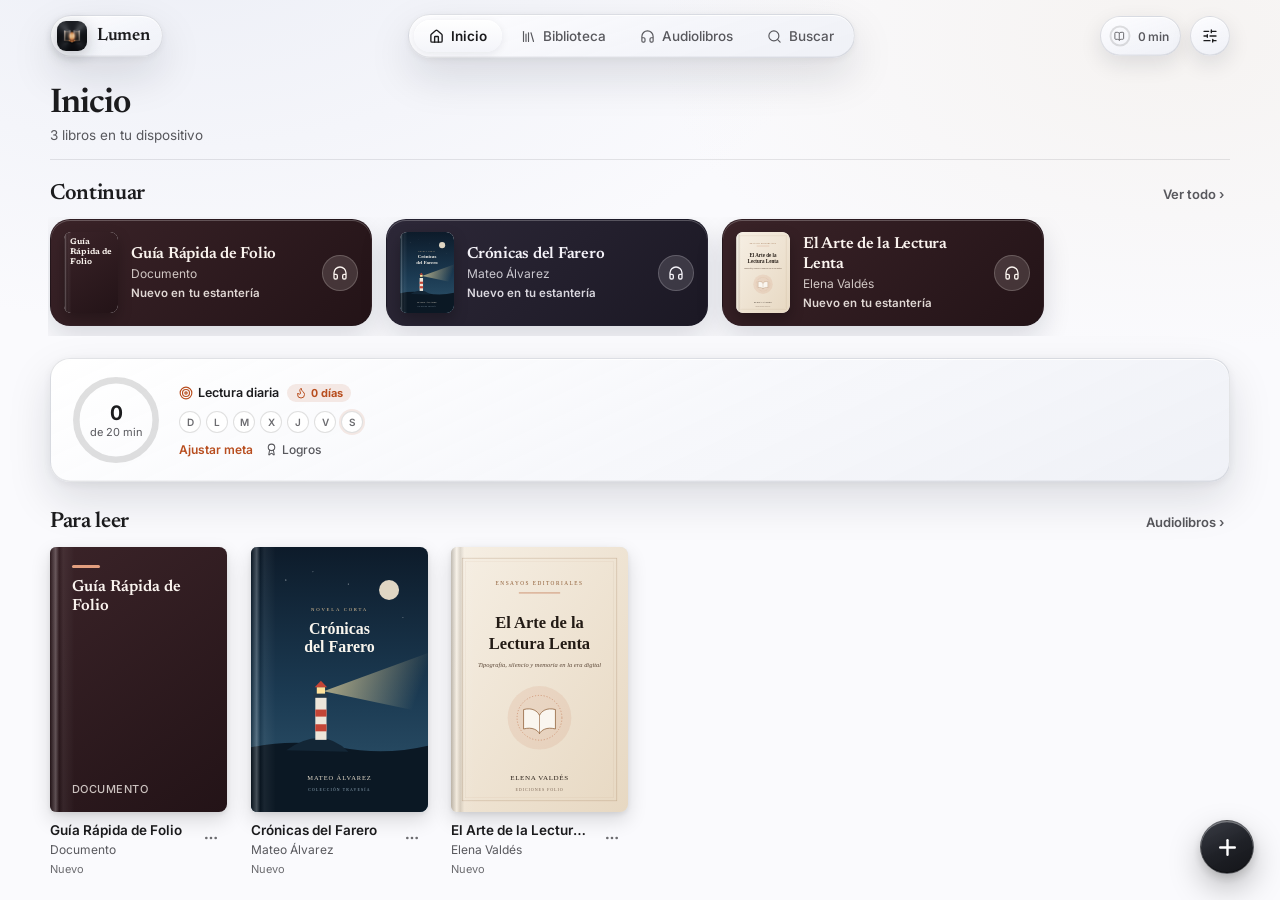
==== commit 925a9127: "Deploy Lumen v2.23.0 (multi-thread Phonon, instant start, es-MX cast & desktop/mobile UX/UI)" ====
--- a/index.html
+++ b/index.html
@@ -29,11 +29,11 @@
     </noscript>
     <title>Lumen — Lectura y Audiolibros</title>
     <style>html,body,#root{background:#13161b;height:100%;margin:0}</style>
-    <script type="module" crossorigin src="./assets/index-C_MHHtQa.js"></script>
+    <script type="module" crossorigin src="./assets/index-D2zT_h83.js"></script>
     <link rel="modulepreload" crossorigin href="./assets/rolldown-runtime-pP25SEvz.js">
     <link rel="modulepreload" crossorigin href="./assets/vendor-icons-BB2HJt6W.js">
     <link rel="modulepreload" crossorigin href="./assets/vendor-react-CoE5mB34.js">
-    <link rel="stylesheet" crossorigin href="./assets/index-BfKevfh-.css">
+    <link rel="stylesheet" crossorigin href="./assets/index-Czgt5j4T.css">
   </head>
   <body>
     <div id="root"></div>
--- a/assets/index-Czgt5j4T.css
+++ b/assets/index-Czgt5j4T.css
@@ -0,0 +1 @@
+:root{--lightningcss-light:initial;--lightningcss-dark: ;color-scheme:light;--safe-top:env(safe-area-inset-top,0px);--safe-bottom:env(safe-area-inset-bottom,0px);--safe-left:env(safe-area-inset-left,0px);--safe-right:env(safe-area-inset-right,0px);--font-ui:-apple-system, BlinkMacSystemFont, "SF Pro Text", "Inter", "Segoe UI", sans-serif;--font-display:"Newsreader", "New York", "Iowan Old Style", Georgia, serif;--font-editorial:"Newsreader", "Iowan Old Style", Georgia, serif;--font-classic:"Lora", "Palatino Linotype", Palatino, Georgia, serif;--font-sans:"Inter", -apple-system, BlinkMacSystemFont, "Segoe UI", sans-serif;--font-hyperlegible:"Atkinson Hyperlegible", system-ui, sans-serif;--font-mono:"JetBrains Mono", ui-monospace, SFMono-Regular, Menlo, monospace;--ui-bg:#fff;--ui-bg-subtle:#f5f5f7;--ui-sidebar:#f6f6f8e0;--ui-surface:#fff;--ui-surface-elevated:#fafafceb;--ui-sheet-bg:#f2f2f7f0;--ui-sheet-group:#ffffffeb;--ui-hairline:#3c3c431f;--ui-ink:#1c1c1e;--ui-ink-text:#fff;--ui-border:#00000012;--ui-border-strong:#0000001f;--ui-text:#1c1c1e;--ui-text-secondary:#58585d;--ui-text-tertiary:#6c6c70;--ui-hover:#0000000b;--ui-active:#00000013;--ui-accent:#b84e1f;--ui-accent-soft:#b84e1f1c;--ui-danger:#d93829;--ui-shadow-sm:0 2px 8px #0000000d;--ui-shadow-md:0 12px 32px #0000001a, 0 2px 6px #0000000d;--ui-shadow-lg:0 24px 60px #00000029, 0 4px 14px #0000000f;--glass-bg:linear-gradient(155deg, #fffffff0 0%, #f6f7fbe0 52%, #eef0f6eb 100%);--glass-sheet-bg:linear-gradient(162deg, #fdfdfff5 0%, #f4f5faed 56%, #eef0f6f2 100%);--glass-group-bg:#ffffffe0;--glass-pill-bg:linear-gradient(180deg, #fffffffa 0%, #f3f4f9eb 100%);--glass-border:#ffffffd1;--glass-outer-ring:#0f172a1c;--glass-rim:inset 0 1px 0 #ffffffeb, inset 0 -.5px 0 #0f172a14;--glass-shadow:0 18px 44px #0f172a21, 0 2px 8px #0f172a0f;--metal-fab-bg:linear-gradient(155deg, #32353ef5 0%, #1a1c22fa 54%, #101115fc 100%);--metal-fab-rim:inset 0 1.25px 0 #ffffff5c, inset 0 -1px 0 #00000073;--library-backdrop:radial-gradient(1100px 640px at 14% -8%, #d0d7e852, transparent 62%), radial-gradient(900px 540px at 92% 4%, #e8dece40, transparent 58%), #fafafd;--reader-glass-bg:linear-gradient(155deg, #fffffff0 0%, #f7f8fbe6 55%, #f0f2f7ed 100%);--reader-glass-rim:inset 0 1px 0 #ffffffeb, inset 0 -.5px 0 #00000014;--hl-yellow:#ffd6466b;--hl-yellow-solid:#eab308;--hl-green:#72d6865c;--hl-green-solid:#22c55e;--hl-blue:#70b8ff61;--hl-blue-solid:#3b82f6;--hl-pink:#ff92b261;--hl-pink-solid:#ec4899;--hl-purple:#ba94ff5c;--hl-purple-solid:#8b5cf6;--reader-bg:#fff;--reader-surface:#ffffffe6;--reader-text:#1d1d1f;--reader-muted:#6e6e73;--reader-border:#00000017;--reader-link:#b84a18;--reader-quote-bg:#00000006;--reader-font-weight:400;--reader-font-family:var(--font-editorial);--reader-font-size:19px;--reader-line-height:1.65;--reader-text-align:justify;--radius-xs:6px;--radius-sm:10px;--radius-md:14px;--radius-lg:20px;--ease-apple:cubic-bezier(.25, .1, .25, 1);--ease-spring:cubic-bezier(.22, 1, .36, 1)}[data-ui-mode=dark]{--lightningcss-light: ;--lightningcss-dark:initial;color-scheme:dark;--ui-bg:#111113;--ui-bg-subtle:#1c1c1e;--ui-sidebar:#18181ae6;--ui-surface:#1c1c1e;--ui-surface-elevated:#222225f0;--ui-sheet-bg:#1c1c1ef2;--ui-sheet-group:#2c2c2ed6;--ui-hairline:#ffffff1a;--ui-ink:#f5f5f7;--ui-ink-text:#111113;--ui-border:#ffffff14;--ui-border-strong:#ffffff26;--ui-text:#f5f5f7;--ui-text-secondary:#adadb4;--ui-text-tertiary:#96969e;--ui-hover:#ffffff0f;--ui-active:#ffffff1c;--ui-accent:#eb8a58;--ui-accent-soft:#eb8a5829;--ui-danger:#ff5449;--ui-shadow-sm:0 2px 10px #00000059;--ui-shadow-md:0 14px 36px #00000080;--ui-shadow-lg:0 24px 64px #000000a6;--glass-bg:linear-gradient(155deg, #2e3038e6 0%, #1b1c22ed 54%, #131419f5 100%);--glass-sheet-bg:linear-gradient(162deg, #2c2e36f2 0%, #1a1b20f5 58%, #141519fa 100%);--glass-group-bg:#ffffff16;--glass-pill-bg:linear-gradient(180deg, #fff3 0%, #ffffff1c 100%);--glass-border:#ffffff2b;--glass-outer-ring:#00000085;--glass-rim:inset 0 1px 0 #ffffff38, inset 0 -.5px 0 #0000005c;--glass-shadow:0 22px 54px #0000008f, 0 4px 12px #00000057;--metal-fab-bg:linear-gradient(155deg, #f8f9fdf7 0%, #e0e3ecf0 58%, #ccd0dcf5 100%);--metal-fab-rim:inset 0 1.25px 0 #fffffff2, inset 0 -1px 0 #0003;--library-backdrop:radial-gradient(1100px 640px at 16% -10%, #5c667e2b, transparent 60%), radial-gradient(860px 520px at 88% 6%, #7a624e1c, transparent 58%), #0f1013;--hl-yellow:#facc1547;--hl-green:#4ade803d;--hl-blue:#60a5fa47;--hl-pink:#f472b647;--hl-purple:#a78bfa47}[data-reader-theme=original]{--reader-bg:#fff;--reader-surface:#ffffffeb;--reader-text:#1d1d1f;--reader-muted:#58585d;--reader-border:#00000017;--reader-link:#b84a18;--reader-quote-bg:#00000006;--reader-font-weight:400}[data-reader-theme=quiet]{--reader-bg:#f6efe4;--reader-surface:#f6efe4f5;--reader-glass-bg:linear-gradient(155deg, #fcf7eff2 0%, #f5ece0eb 56%, #eee4d5f2 100%);--reader-glass-rim:inset 0 1px 0 #fffcf6eb, inset 0 -.5px 0 #583e241a;--reader-text:#362c22;--reader-muted:#5e4f3f;--reader-border:#4e382224;--reader-link:#9f461d;--reader-quote-bg:#5a3e220b;--reader-font-weight:400}[data-reader-theme=paper]{--reader-bg:#f1f1ef;--reader-surface:#f1f1eff5;--reader-glass-bg:linear-gradient(155deg, #fafaf9f2 0%, #f1f1efeb 56%, #eaebe9f2 100%);--reader-glass-rim:inset 0 1px 0 #ffffffe6, inset 0 -.5px 0 #00000017;--reader-text:#222224;--reader-muted:#57575b;--reader-border:#0000001a;--reader-link:#a8451a;--reader-quote-bg:#00000009;--reader-font-weight:400}[data-reader-theme=bold]{--reader-bg:#fafafa;--reader-surface:#fafafaf5;--reader-glass-bg:linear-gradient(155deg, #fffffff5 0%, #f6f7faeb 58%, #eff1f5f2 100%);--reader-glass-rim:inset 0 1px 0 #fffffff5, inset 0 -.5px 0 #0000001a;--reader-text:#000;--reader-muted:#424245;--reader-border:#00000024;--reader-link:#9e3d12;--reader-quote-bg:#0000000a;--reader-font-weight:500}[data-reader-theme=night]{--reader-bg:#121214;--reader-surface:#18181bf5;--reader-glass-bg:linear-gradient(155deg, #2c2e36eb 0%, #191a1ff2 55%, #121317f7 100%);--reader-glass-rim:inset 0 1px 0 #fff3, inset 0 -.5px 0 #00000070;--reader-text:#e8e8ed;--reader-muted:#a4a4ad;--reader-border:#ffffff24;--reader-link:#ffa06b;--reader-quote-bg:#ffffff0b;--reader-font-weight:400}[data-reader-theme=twilight]{--reader-bg:#262629;--reader-surface:#2a2a2ef5;--reader-glass-bg:linear-gradient(155deg, #3e404aeb 0%, #2a2b32f2 55%, #212228f7 100%);--reader-glass-rim:inset 0 1px 0 #ffffff38, inset 0 -.5px 0 #00000061;--reader-text:#e6e6eb;--reader-muted:#aeaeb6;--reader-border:#ffffff26;--reader-link:#ffa573;--reader-quote-bg:#ffffff0b;--reader-font-weight:400}.folio-book-content{width:100%;max-width:100%;font-family:var(--reader-font-family);font-size:var(--reader-font-size);line-height:var(--reader-line-height);font-weight:var(--reader-font-weight);color:var(--reader-text);text-align:var(--reader-text-align);-webkit-hyphens:auto;hyphens:auto;overflow-wrap:break-word;word-wrap:break-word;word-break:normal;font-feature-settings:"kern" 1, "liga" 1, "onum" 1;text-rendering:optimizelegibility;-webkit-font-smoothing:antialiased;margin:0;padding:0;display:flow-root}.folio-book-content *{box-sizing:border-box!important;max-width:100%!important}.folio-book-content div,.folio-book-content section,.folio-book-content article,.folio-book-content main,.folio-book-content header,.folio-book-content figure{width:auto!important;max-width:100%!important;margin-left:0!important;margin-right:0!important}.folio-book-content h1,.folio-book-content h2,.folio-book-content h3,.folio-book-content h4{font-family:var(--reader-font-family);color:var(--reader-text);text-align:left;text-wrap:balance;-webkit-hyphens:none;hyphens:none;break-after:avoid;page-break-after:avoid;letter-spacing:-.02em;overflow-wrap:break-word;line-height:1.24}.folio-book-content>h1:first-child,.folio-book-content>h2:first-child{margin-top:0}.folio-book-content h1{margin:.2em 0 .78em;font-size:1.82em;font-weight:600}.folio-book-content h2{margin:1.45em 0 .5em;font-size:1.3em;font-weight:600}.folio-book-content h3{margin:1.25em 0 .42em;font-size:1.12em;font-weight:600}.folio-book-content .chapter-kicker{font-family:var(--font-ui);text-transform:uppercase;letter-spacing:.14em;color:var(--reader-muted);text-align:left;margin:0 0 .4em;font-size:.72em;font-weight:600;text-indent:0!important}.folio-book-content p{orphans:2;widows:2;text-wrap:pretty;hyphenate-limit-chars:6 3 2;margin:0 0 .88em}.folio-book-content blockquote{border-left:2.5px solid var(--reader-link);background:var(--reader-quote-bg);border-radius:0 var(--radius-xs) var(--radius-xs) 0;break-inside:avoid;margin:1.2em 0;padding:.78em 1.1em;font-style:italic}.folio-book-content blockquote p:last-child{margin-bottom:0}.folio-book-content a{color:var(--reader-link);text-underline-offset:2px;cursor:pointer;overflow-wrap:anywhere;text-decoration:underline;text-decoration-thickness:1px}.folio-book-content a[data-footnote-ref=true]{font-family:var(--font-ui);vertical-align:super;background:var(--ui-accent-soft);color:var(--reader-link);border-radius:4px;margin-left:2px;padding:1px 4px;font-size:.72em;font-weight:600;line-height:0;text-decoration:none}.folio-book-content aside[data-footnote-body=true]{border-top:1px solid var(--reader-border);color:var(--reader-muted);text-align:left;margin-top:1.8em;padding-top:.8em;font-size:.84em}.folio-book-content ul,.folio-book-content ol{text-align:left;margin:.75em 0 1em;padding-left:1.35em}.folio-book-content li{margin-bottom:.42em}.folio-book-content img,.folio-book-content svg{object-fit:contain;border-radius:var(--radius-xs);break-inside:avoid;margin:1.1em auto;display:block;max-width:100%!important;max-height:var(--page-media-max-h,62vh)!important;width:auto!important;height:auto!important}.folio-book-content figure{break-inside:avoid;margin:1.15em 0!important}.folio-book-content figcaption{text-align:center;color:var(--reader-muted);margin-top:.48em;font-size:.82em;font-style:italic;line-height:1.42}.folio-book-content .folio-cover-page{min-height:calc(var(--page-media-max-h,64vh) - 12px);break-inside:avoid;break-after:column;page-break-after:always;flex-direction:column;justify-content:center;align-items:center;margin:0 auto!important;padding:6px 0!important;display:flex!important}.folio-book-content img.folio-cover-art{object-fit:contain;animation:.46s cubic-bezier(.22,1,.36,1) both folioCoverReveal;max-height:calc(var(--page-media-max-h,68vh) - 18px)!important;border-radius:7px 10px 10px 7px!important;width:auto!important;max-width:92%!important;height:auto!important;margin:0 auto!important;box-shadow:0 18px 40px #00000038,0 4px 12px #0000001f!important}@keyframes folioCoverReveal{0%{opacity:0;transform:scale(.95)}to{opacity:1;transform:scale(1)}}.folio-book-content pre{font-family:var(--font-mono);border-radius:var(--radius-sm);background:var(--reader-quote-bg);border:1px solid var(--reader-border);white-space:pre-wrap;word-break:break-word;text-align:left;break-inside:avoid;margin:1.1em 0;padding:.8em .95em;font-size:.8em;line-height:1.5;overflow-x:hidden}.folio-book-content code{font-family:var(--font-mono);background:var(--reader-quote-bg);overflow-wrap:anywhere;border-radius:4px;padding:.1em .32em;font-size:.85em}.folio-book-content pre code{background:0 0;padding:0}.folio-book-content table{table-layout:fixed;border-collapse:collapse;font-family:var(--font-ui);text-align:left;break-inside:avoid;margin:1.15em 0;font-size:.82em;width:100%!important}.folio-book-content th,.folio-book-content td{border-bottom:1px solid var(--reader-border);overflow-wrap:break-word;word-break:break-word;padding:.5em .6em}.folio-book-content th{color:var(--reader-muted);font-size:.9em;font-weight:600}.folio-book-content hr{border:none;border-top:1px solid var(--reader-border);width:40%;margin:1.8em auto}.folio-book-content mark.folio-hl{color:inherit;cursor:pointer;border-radius:3px;padding:.06em 0;transition:filter .14s}.folio-book-content mark.folio-hl:hover{filter:brightness(.95)}.folio-book-content mark.folio-hl-yellow{background:var(--hl-yellow)}.folio-book-content mark.folio-hl-green{background:var(--hl-green)}.folio-book-content mark.folio-hl-blue{background:var(--hl-blue)}.folio-book-content mark.folio-hl-pink{background:var(--hl-pink)}.folio-book-content mark.folio-hl-purple{background:var(--hl-purple)}.folio-book-content mark.folio-search-hit{color:inherit;background:#d95d244d;border-radius:3px;box-shadow:0 0 0 2px #d95d2459}.folio-book-content p.folio-bilingual-tr{border-left:2px solid var(--reader-link);color:var(--reader-muted);opacity:.95;margin:-.45em 0 1.1em;padding:.32em 0 .32em .85em;font-size:.92em;line-height:1.54;text-indent:0!important}@media (max-width:640px){.folio-book-content{font-size:clamp(15px, calc(var(--reader-font-size) - 1px), 27px);word-spacing:-.01em}.folio-book-content h1{margin:.15em 0 .65em;font-size:1.48em}.folio-book-content h2{margin:1.2em 0 .45em;font-size:1.2em}.folio-book-content h3{font-size:1.06em}.folio-book-content p{margin:0 0 .8em}.folio-book-content blockquote{margin:.95em 0;padding:.65em .9em}.folio-book-content ul,.folio-book-content ol{padding-left:1.2em}.folio-book-content table{font-size:.76em}}*,:before,:after{box-sizing:border-box}html,body,#root{width:100%;height:100%;font-family:var(--font-ui);background:var(--ui-bg);color:var(--ui-text);-webkit-font-smoothing:antialiased;-moz-osx-font-smoothing:grayscale;-webkit-tap-highlight-color:transparent;overscroll-behavior:none;touch-action:manipulation;margin:0;padding:0;overflow:hidden}button,input,select,textarea{color:inherit;font-family:inherit}button{cursor:pointer;background:0 0;border:none}button:focus-visible,input:focus-visible,select:focus-visible,textarea:focus-visible,[tabindex]:focus-visible{outline:2px solid color-mix(in srgb, var(--ui-text) 38%, transparent);outline-offset:2px}::-webkit-scrollbar{width:8px;height:8px}::-webkit-scrollbar-track{background:0 0}::-webkit-scrollbar-thumb{background:#80808647;border-radius:999px}::-webkit-scrollbar-thumb:hover{background:#80808673}.app-shell{background:var(--library-backdrop);flex-direction:column;height:100%;display:flex;position:relative;overflow:hidden}.sidebar{background:var(--ui-sidebar);-webkit-backdrop-filter:blur(24px)saturate(160%);backdrop-filter:blur(24px)saturate(160%);border-right:1px solid var(--ui-border);-webkit-user-select:none;user-select:none;flex-direction:column;height:100%;padding:20px 14px 16px;display:flex;overflow-y:auto}.sidebar-brand{justify-content:space-between;align-items:center;padding:4px 10px 18px;display:flex}.brand-mark{align-items:center;gap:10px;display:flex}.brand-logo{filter:drop-shadow(0 4px 8px #0a0f193d);border-radius:8px;width:34px;height:34px;display:block}.brand-title{font-family:var(--font-display);letter-spacing:-.02em;font-size:21px;font-weight:600}.sidebar-section{margin-bottom:20px}.sidebar-section-header{text-transform:uppercase;letter-spacing:.06em;color:var(--ui-text-tertiary);justify-content:space-between;align-items:center;padding:0 10px 6px;font-size:11px;font-weight:600;display:flex}.nav-item{width:100%;color:var(--ui-text);transition:background .15s var(--ease-apple), color .15s var(--ease-apple);text-align:left;border-radius:9px;align-items:center;gap:10px;padding:8px 10px;font-size:13.5px;font-weight:500;display:flex}.nav-item:hover{background:var(--ui-hover)}.nav-item.active{background:var(--ui-active);font-weight:600}.nav-item-icon{color:var(--ui-text-secondary);flex-shrink:0;transition:color .15s}.nav-item.active .nav-item-icon{color:var(--ui-text)}.nav-item-count{color:var(--ui-text-tertiary);font-variant-numeric:tabular-nums;margin-left:auto;font-size:12px}.collection-dot{border-radius:50%;flex-shrink:0;width:9px;height:9px}.sidebar-footer{border-top:1px solid var(--ui-border);flex-direction:column;gap:10px;margin-top:auto;padding-top:14px;display:flex}.sidebar-import-btn{background:var(--ui-accent);color:#fff;width:100%;transition:transform .15s var(--ease-apple), filter .15s var(--ease-apple);border-radius:10px;justify-content:center;align-items:center;gap:8px;padding:10px 14px;font-size:13.5px;font-weight:600;display:flex;box-shadow:0 4px 12px #d95d2440}.sidebar-import-btn:hover{filter:brightness(1.06)}.sidebar-import-btn:active{transform:scale(.98)}.main-content{height:100%;padding:28px 40px 56px;position:relative;overflow-y:auto}.library-header{border-bottom:1px solid var(--ui-border);flex-wrap:wrap;justify-content:space-between;align-items:flex-end;gap:20px;margin-bottom:28px;padding-bottom:18px;display:flex}.library-title{font-family:var(--font-display);letter-spacing:-.025em;margin:0;font-size:34px;font-weight:600;line-height:1.1}.library-subtitle{color:var(--ui-text-secondary);margin:4px 0 0;font-size:13.5px}.library-controls{flex-wrap:wrap;align-items:center;gap:10px;display:flex}.search-box{align-items:center;display:flex;position:relative}.search-box-icon{color:var(--ui-text-tertiary);pointer-events:none;position:absolute;left:11px}.search-input{border:1px solid var(--ui-border);background:var(--ui-bg-subtle);width:220px;transition:border-color .16s ease, width .2s var(--ease-apple), background .16s ease;border-radius:10px;padding:8px 30px 8px 33px;font-size:13px}.search-input:focus{border-color:var(--ui-accent);background:var(--ui-surface);outline:none;width:260px}.search-clear-btn{width:20px;height:20px;color:var(--ui-text-tertiary);border-radius:50%;place-items:center;display:grid;position:absolute;right:7px}.search-clear-btn:hover{background:var(--ui-hover);color:var(--ui-text)}.segmented-control{background:var(--ui-bg-subtle);border:1px solid var(--ui-border);border-radius:9px;gap:2px;padding:2px;display:inline-flex}.segmented-btn{color:var(--ui-text-secondary);border-radius:7px;justify-content:center;align-items:center;gap:6px;padding:6px 10px;font-size:12.5px;font-weight:500;transition:background .15s,color .15s,box-shadow .15s;display:inline-flex}.segmented-btn.active{background:var(--ui-surface);color:var(--ui-text);box-shadow:0 1px 3px #00000014}.select-pill{border:1px solid var(--ui-border);background:var(--ui-bg-subtle);cursor:pointer;border-radius:9px;padding:7px 12px;font-size:12.5px;font-weight:500}.icon-btn{width:34px;height:34px;color:var(--ui-text-secondary);border-radius:9px;justify-content:center;align-items:center;transition:background .14s,color .14s;display:inline-flex}.icon-btn:hover{background:var(--ui-hover);color:var(--ui-text)}.icon-btn.active{background:var(--ui-accent-soft);color:var(--ui-accent)}.hero-grid{grid-template-columns:minmax(0,1.7fr) minmax(240px,.9fr);gap:20px;margin-bottom:36px;display:grid}.hero-card{border-radius:var(--radius-lg);background:var(--ui-bg-subtle);border:1px solid var(--ui-border);transition:border-color .18s ease, box-shadow .2s var(--ease-apple);grid-template-columns:148px 1fr;align-items:center;gap:26px;padding:24px 26px;display:grid}.hero-card:hover{border-color:var(--ui-border-strong);box-shadow:var(--ui-shadow-sm)}.hero-meta-kicker{text-transform:uppercase;letter-spacing:.09em;color:var(--ui-accent);margin-bottom:6px;font-size:11px;font-weight:600}.hero-book-title{font-family:var(--font-display);letter-spacing:-.02em;margin:0;font-size:26px;font-weight:600;line-height:1.18}.hero-book-author{color:var(--ui-text-secondary);margin:5px 0 14px;font-size:14.5px}.hero-progress-row{align-items:center;gap:12px;margin-bottom:18px;display:flex}.progress-track{background:var(--ui-border-strong);border-radius:999px;flex:1;height:5px;overflow:hidden}.progress-fill{background:var(--ui-accent);height:100%;transition:width .26s var(--ease-apple);border-radius:999px}.progress-label{color:var(--ui-text-secondary);font-variant-numeric:tabular-nums;font-size:12px;font-weight:600}.primary-btn{background:var(--ui-text);color:var(--ui-bg);transition:transform .15s var(--ease-apple), opacity .15s ease;border-radius:999px;justify-content:center;align-items:center;gap:8px;padding:10px 18px;font-size:13.5px;font-weight:600;display:inline-flex}.primary-btn:hover{opacity:.9}.primary-btn:active{transform:scale(.98)}.secondary-btn{background:var(--ui-bg-subtle);border:1px solid var(--ui-border);color:var(--ui-text);border-radius:9px;justify-content:center;align-items:center;gap:7px;padding:8px 14px;font-size:13px;font-weight:500;transition:background .14s,border-color .14s;display:inline-flex}.secondary-btn:hover{background:var(--ui-hover);border-color:var(--ui-border-strong)}.goal-card{border-radius:var(--radius-lg);background:var(--ui-bg-subtle);border:1px solid var(--ui-border);text-align:center;flex-direction:column;justify-content:center;align-items:center;gap:10px;padding:22px 24px;display:flex}.goal-ring-wrap{flex-shrink:0;place-items:center;width:104px;height:104px;display:grid;position:relative}.goal-ring-svg{width:100%;height:100%;display:block}.goal-card-copy{flex-direction:column;align-items:center;gap:5px;display:flex}.goal-ring-center{flex-direction:column;align-items:center;display:flex;position:absolute}.goal-minutes{letter-spacing:-.02em;font-variant-numeric:tabular-nums;font-size:22px;font-weight:700}.goal-unit{color:var(--ui-text-secondary);font-size:11px}.section-heading{font-family:var(--font-display);letter-spacing:-.015em;margin:0 0 18px;font-size:22px;font-weight:600}.book-grid{grid-template-columns:repeat(auto-fill,minmax(168px,1fr));gap:30px 24px;display:grid}.book-card{flex-direction:column;gap:10px;display:flex;position:relative}.book-cover-button{text-align:left;width:100%;transition:transform .24s var(--ease-spring);border-radius:8px;padding:0;position:relative}.book-cover-frame{aspect-ratio:2/3;background:var(--ui-bg-subtle);width:100%;transition:box-shadow .24s var(--ease-spring);border-radius:6px 8px 8px 6px;position:relative;overflow:hidden;box-shadow:0 8px 20px #00000024,0 2px 5px #00000014,inset 0 0 0 1px #00000014}.book-cover-button:hover .book-cover-frame{box-shadow:0 18px 34px #0003,0 4px 10px #0000001a,inset 0 0 0 1px #0000001a}.book-cover-frame:after{content:"";pointer-events:none;background:linear-gradient(90deg,#00000038 0%,#ffffff3d 3.2%,#0000001a 5.2%,#ffffff0f 7.5%,#0000 14%);position:absolute;inset:0}.book-cover-img{object-fit:cover;width:100%;height:100%;display:block}.book-cover-generated{flex-direction:column;justify-content:space-between;width:100%;height:100%;padding:18px 16px 16px 22px;display:flex;position:relative}.book-cover-generated-rule{border-radius:2px;width:28px;height:2.5px;margin-bottom:10px}.book-cover-generated-title{font-family:var(--font-display);-webkit-line-clamp:4;-webkit-box-orient:vertical;font-size:16px;font-weight:600;line-height:1.22;display:-webkit-box;overflow:hidden}.book-cover-generated-author{letter-spacing:.04em;text-transform:uppercase;opacity:.78;-webkit-line-clamp:2;-webkit-box-orient:vertical;font-size:11px;font-weight:500;display:-webkit-box;overflow:hidden}.book-format-badge{z-index:2;letter-spacing:.06em;text-transform:uppercase;color:#fff;-webkit-backdrop-filter:blur(8px);backdrop-filter:blur(8px);background:#141416ad;border-radius:5px;padding:2px 6px;font-size:9.5px;font-weight:700;position:absolute;top:8px;right:8px}.book-finished-badge{z-index:2;color:#fff;background:#22a06b;border-radius:50%;place-items:center;width:22px;height:22px;display:grid;position:absolute;bottom:8px;right:8px;box-shadow:0 2px 8px #00000040}.book-card-footer{justify-content:space-between;align-items:flex-start;gap:6px;display:flex}.book-card-meta{flex:1;min-width:0}.book-card-title{white-space:nowrap;text-overflow:ellipsis;font-size:13.5px;font-weight:600;line-height:1.3;overflow:hidden}.book-card-author{color:var(--ui-text-secondary);white-space:nowrap;text-overflow:ellipsis;margin-top:2px;font-size:12px;overflow:hidden}.book-card-progress{color:var(--ui-text-tertiary);align-items:center;gap:6px;margin-top:5px;font-size:11px;display:flex}.book-card-menu-btn{width:26px;height:26px;color:var(--ui-text-tertiary);border-radius:7px;flex-shrink:0;place-items:center;display:grid}.book-card-menu-btn:hover{background:var(--ui-hover);color:var(--ui-text)}.book-list{flex-direction:column;gap:6px;display:flex}.book-list-row{border-radius:var(--radius-sm);border:1px solid #0000;grid-template-columns:44px 1fr 120px 90px 36px;align-items:center;gap:16px;padding:10px 14px;transition:background .14s,border-color .14s;display:grid}.book-list-row:hover{background:var(--ui-bg-subtle);border-color:var(--ui-border)}.dropdown-menu{z-index:40;background:var(--ui-surface-elevated);-webkit-backdrop-filter:blur(24px)saturate(180%);backdrop-filter:blur(24px)saturate(180%);border:1px solid var(--ui-border-strong);min-width:196px;box-shadow:var(--ui-shadow-md);border-radius:12px;flex-direction:column;gap:2px;padding:6px;display:flex;position:absolute;bottom:34px;right:0}.dropdown-item{text-align:left;width:100%;color:var(--ui-text);border-radius:8px;align-items:center;gap:9px;padding:8px 10px;font-size:13px;display:flex}.dropdown-item:hover{background:var(--ui-hover)}.dropdown-item.danger{color:var(--ui-danger)}.reader-shell{background:var(--reader-bg);width:100%;height:100%;color:var(--reader-text);transition:background .24s var(--ease-apple), color .24s var(--ease-apple);flex-direction:column;display:flex;position:relative;overflow:hidden}.reader-warmth-overlay{pointer-events:none;z-index:90;mix-blend-mode:multiply;background:#ff9d3b;transition:opacity .2s;position:fixed;inset:0}.reader-topbar{height:calc(54px + var(--safe-top));padding:var(--safe-top) 18px 0;z-index:45;background:var(--reader-surface);-webkit-backdrop-filter:blur(24px)saturate(160%);backdrop-filter:blur(24px)saturate(160%);border-bottom:1px solid var(--reader-border);transition:transform .24s var(--ease-apple), opacity .22s ease;justify-content:space-between;align-items:center;display:flex;position:fixed;top:0;left:0;right:0}.reader-topbar.hidden{opacity:0;pointer-events:none;transform:translateY(-100%)}.reader-topbar-group{align-items:center;gap:6px;display:flex}.reader-topbar-title{text-align:center;white-space:nowrap;text-overflow:ellipsis;max-width:42%;color:var(--reader-muted);pointer-events:none;font-size:13px;font-weight:500;position:absolute;left:50%;overflow:hidden;transform:translate(-50%)}.reader-tool-btn{height:34px;color:var(--reader-text);border-radius:9px;justify-content:center;align-items:center;gap:6px;padding:0 10px;font-size:13px;font-weight:500;transition:background .14s,color .14s;display:inline-flex}.reader-tool-btn:hover{background:var(--ui-hover)}.reader-tool-btn.active{background:var(--ui-accent-soft);color:var(--reader-link)}.bookmark-ribbon{top:var(--safe-top);z-index:35;pointer-events:none;filter:drop-shadow(0 3px 6px #d9382959);width:24px;height:44px;transition:transform .22s var(--ease-spring), opacity .2s ease;position:fixed;right:40px}.reader-stage{flex-direction:column;flex:1;width:100%;height:100%;display:flex;position:relative;overflow:hidden}.reader-running-header{height:calc(42px + var(--safe-top));padding:var(--safe-top) 48px 0;color:var(--reader-muted);letter-spacing:.01em;opacity:.8;-webkit-user-select:none;user-select:none;flex-shrink:0;justify-content:center;align-items:center;font-size:11.5px;display:flex}.reader-running-footer{height:calc(38px + var(--safe-bottom));padding:0 40px var(--safe-bottom);color:var(--reader-muted);font-variant-numeric:tabular-nums;opacity:.82;-webkit-user-select:none;user-select:none;flex-shrink:0;justify-content:space-between;align-items:center;font-size:11.5px;display:flex}.paginated-viewport{touch-action:pan-y;flex:1;width:100%;margin:0 auto;position:relative;overflow:hidden}.paginated-track{column-fill:auto;will-change:transform;height:100%}.paginated-track.anim-slide{transition:transform .32s var(--ease-spring)}.paginated-track.anim-none,.paginated-track.anim-curl{transition:none}.page-turn-stage{position:relative}.apple-curl-root{z-index:12;pointer-events:none;contain:layout style;position:absolute;inset:0;overflow:hidden}.apple-curl-front{background:var(--reader-bg);will-change:clip-path;position:absolute;inset:0;transform:translateZ(0)}.apple-curl-front-viewport{position:absolute;left:50%;overflow:hidden;transform:translate(-50%)}.apple-curl-front-track{column-fill:auto;will-change:transform}.apple-curl-fold-axis{transform-origin:0;will-change:transform;pointer-events:none;width:0;position:absolute;left:0}.apple-curl-cast-shadow{transform-origin:0;will-change:transform, opacity;background:linear-gradient(90deg,#00000047 0%,#00000024 24%,#0000000b 56%,#0000 100%);width:128px;position:absolute;top:0;bottom:0;left:-2px}.apple-curl-back-shadow{transform-origin:100%;will-change:transform, opacity;background:linear-gradient(270deg,#0000003d 0%,#0000001c 30%,#00000008 65%,#0000 100%);width:64px;position:absolute;top:0;bottom:0;right:0}.apple-curl-backface{background:var(--reader-bg);transform-origin:100%;will-change:transform, opacity;width:140px;position:absolute;top:0;bottom:0;right:0;overflow:hidden}.apple-curl-paper-grain{opacity:.065;background-image:repeating-linear-gradient(180deg, transparent 0px, transparent 15px, var(--reader-text) 15px, var(--reader-text) 16.5px, transparent 16.5px, transparent 26px);background-position:0 28px;position:absolute;inset:0;-webkit-mask-image:linear-gradient(90deg,#0000 8%,#000 32% 88%,#0000 100%);mask-image:linear-gradient(90deg,#0000 8%,#000 32% 88%,#0000 100%)}.apple-curl-cylinder-shade{background:linear-gradient(90deg,#00000024 0%,#ffffff5c 22%,#ffffff17 54%,#00000017 82%,#00000042 100%);position:absolute;inset:0}[data-reader-theme=night] .apple-curl-cylinder-shade,[data-reader-theme=twilight] .apple-curl-cylinder-shade{background:linear-gradient(90deg,#00000061 0%,#ffffff1c 26%,#ffffff05 58%,#0000003d 86%,#00000080 100%)}.spin-icon{animation:.9s linear infinite folioSpin}@keyframes folioSpin{0%{transform:rotate(0)}to{transform:rotate(360deg)}}.pdf-spread.pdf-turn-next{animation:.38s cubic-bezier(.22,1,.36,1) folioPdfNext}.pdf-spread.pdf-turn-prev{animation:.38s cubic-bezier(.22,1,.36,1) folioPdfPrev}@keyframes folioPdfNext{0%{opacity:.35;transform:perspective(1800px)translate(34px)rotateY(-6deg)scale(.985)}to{opacity:1;transform:perspective(1800px)translate(0,0)rotateY(0)scale(1)}}@keyframes folioPdfPrev{0%{opacity:.35;transform:perspective(1800px)translate(-34px)rotateY(6deg)scale(.985)}to{opacity:1;transform:perspective(1800px)translate(0,0)rotateY(0)scale(1)}}@media (prefers-reduced-motion:reduce){.page-curl-sheet,.page-curl-under-shadow,.pdf-spread.pdf-turn-next,.pdf-spread.pdf-turn-prev{animation:none!important}.paginated-track.anim-slide{transition:none!important}}.import-fab-anchor{right:26px;bottom:max(26px, calc(env(safe-area-inset-bottom) + 18px));z-index:50;flex-direction:column;align-items:flex-end;gap:12px;display:flex;position:fixed}.import-fab-btn{background:var(--ui-ink);width:54px;height:54px;color:var(--ui-ink-text);transition:transform .22s var(--ease-spring), opacity .16s ease, box-shadow .22s ease;border-radius:999px;place-items:center;display:grid;box-shadow:0 12px 28px #0000003d,0 3px 8px #00000024,inset 0 1px #ffffff29}.import-fab-btn:hover{transform:translateY(-2px)scale(1.03);box-shadow:0 16px 34px #0000004d,0 4px 10px #0000002e}.import-fab-btn:active{transform:scale(.94)}.import-fab-plus{transition:transform .24s var(--ease-spring)}.import-fab-btn.open .import-fab-plus{transform:rotate(45deg)}.import-fab-menu{background:var(--ui-sheet-bg);-webkit-backdrop-filter:blur(32px)saturate(190%);backdrop-filter:blur(32px)saturate(190%);border:1px solid var(--ui-hairline);width:min(296px,100vw - 36px);box-shadow:var(--ui-shadow-lg);transform-origin:100% 100%;animation:fabMenuPop .21s var(--ease-spring);border-radius:20px;flex-direction:column;gap:2px;padding:8px;display:flex}@keyframes fabMenuPop{0%{opacity:0;transform:translateY(10px)scale(.94)}to{opacity:1;transform:translateY(0)scale(1)}}.import-fab-menu-header{color:var(--ui-text-secondary);padding:6px 10px;font-size:12px;font-weight:600}.fab-option{text-align:left;border-radius:12px;align-items:center;gap:11px;width:100%;padding:9px 10px;transition:background .14s;display:flex}.fab-option:hover{background:var(--ui-hover)}.fab-option-icon{background:var(--ui-sheet-group);width:34px;height:34px;color:var(--ui-text);border:1px solid var(--ui-hairline);border-radius:10px;flex-shrink:0;place-items:center;display:grid}.fab-option-icon.subtle{background:var(--ui-hover);color:var(--ui-text-secondary)}.fab-option-copy{flex-direction:column;min-width:0;display:flex}.fab-option-copy strong{color:var(--ui-text);font-size:13.5px;font-weight:600;line-height:1.25}.fab-option-copy span{color:var(--ui-text-secondary);font-size:11.5px;line-height:1.3}.fab-menu-divider{background:var(--ui-border);height:1px;margin:4px 8px}.widgets-gallery{border-radius:20px;grid-template-columns:repeat(4,minmax(0,1fr));gap:14px;padding:18px;display:grid}.widget-mock{border:1px solid #0000;border-radius:22px;flex-direction:column;justify-content:space-between;padding:14px 16px;display:flex;box-shadow:0 10px 26px #00000024}.widget-wide{grid-column:span 2}.widget-square{grid-column:span 1}.widget-full{grid-column:span 4}.widget-badge-size{letter-spacing:.06em;text-transform:uppercase;opacity:.6;font-size:10px;font-weight:700}@media (max-width:720px){.widgets-gallery{grid-template-columns:repeat(2,minmax(0,1fr))}.widget-wide,.widget-full{grid-column:span 2}}.scroll-viewport{scroll-behavior:smooth;flex:1;padding:20px 24px 80px;overflow:hidden auto}.scroll-column{width:100%;margin:0 auto}.page-nav-zone{z-index:20;width:64px;color:var(--reader-muted);opacity:0;justify-content:center;align-items:center;transition:opacity .18s;display:flex;position:absolute;top:56px;bottom:56px}.page-nav-zone:hover{opacity:1}.page-nav-zone.prev{left:6px}.page-nav-zone.next{right:6px}.page-nav-pill{background:var(--reader-surface);border:1px solid var(--reader-border);width:38px;height:38px;box-shadow:var(--ui-shadow-sm);border-radius:50%;place-items:center;display:grid}.reader-bottombar{left:50%;bottom:calc(16px + var(--safe-bottom));z-index:45;background:var(--reader-surface);-webkit-backdrop-filter:blur(34px)saturate(190%);backdrop-filter:blur(34px)saturate(190%);border:1px solid var(--reader-border);width:min(560px,100% - 24px);transition:transform .28s var(--ease-spring), opacity .22s ease;border-radius:22px;flex-direction:column;gap:8px;padding:12px 16px 10px;display:flex;position:fixed;transform:translate(-50%);box-shadow:0 14px 36px #00000024,0 2px 8px #0000000f}.reader-bottombar.hidden{opacity:0;pointer-events:none;transform:translate(-50%,140%)}.reader-dock-actions{border-top:1px solid var(--reader-border);grid-auto-columns:1fr;grid-auto-flow:column;align-items:center;gap:4px;margin-top:2px;padding-top:6px;display:grid}.reader-dock-btn{color:var(--reader-text);opacity:.78;transition:background .15s ease, opacity .15s ease, transform .16s var(--ease-spring);border-radius:12px;flex-direction:column;justify-content:center;align-items:center;gap:2px;padding:6px 4px;display:flex}.reader-dock-btn span:last-child{letter-spacing:-.01em;font-size:10.5px;font-weight:500}.reader-dock-aa{font-family:var(--font-editorial);font-size:16.5px;font-weight:600;line-height:18px}.reader-dock-btn:hover{background:var(--ui-hover);opacity:1}.reader-dock-btn.active{background:var(--ui-active);opacity:1}.reader-dock-btn:active{transform:scale(.93)}.scrubber-meta{color:var(--reader-muted);justify-content:space-between;align-items:center;gap:12px;font-size:12px;display:flex}.scrubber-range{appearance:none;background:var(--reader-border);cursor:pointer;border-radius:999px;width:100%;height:4px}.scrubber-range::-webkit-slider-thumb{appearance:none;background:var(--reader-text);border-radius:50%;width:14px;height:14px;transition:transform .14s;box-shadow:0 1px 4px #00000040}.scrubber-range::-webkit-slider-thumb:hover{transform:scale(1.18)}.floating-popover{z-index:60;background:var(--ui-surface-elevated);-webkit-backdrop-filter:blur(30px)saturate(190%);backdrop-filter:blur(30px)saturate(190%);border:1px solid var(--ui-border-strong);width:min(356px,100vw - 24px);max-height:calc(100vh - 88px);box-shadow:var(--ui-shadow-lg);color:var(--ui-text);border-radius:18px;flex-direction:column;gap:16px;padding:18px;display:flex;position:fixed;top:64px;right:18px;overflow-y:auto}.popover-section-label{text-transform:uppercase;letter-spacing:.06em;color:var(--ui-text-tertiary);margin-bottom:8px;font-size:11px;font-weight:600}.theme-grid{grid-template-columns:repeat(3,1fr);gap:8px;display:grid}.theme-swatch{border:2px solid #0000;border-radius:12px;flex-direction:column;justify-content:center;align-items:center;gap:3px;padding:11px 6px;transition:transform .15s,border-color .15s;display:flex;box-shadow:inset 0 0 0 1px #80808038}.theme-swatch:hover{transform:translateY(-1px)}.theme-swatch.active{border-color:var(--ui-accent)}.theme-swatch-aa{font-family:var(--font-editorial);font-size:19px;line-height:1.1}.theme-swatch-name{font-size:11px;font-weight:600}.font-size-stepper{background:var(--ui-bg-subtle);border:1px solid var(--ui-border);border-radius:11px;grid-template-columns:1fr auto 1fr;align-items:center;display:grid;overflow:hidden}.stepper-btn{font-family:var(--font-editorial);justify-content:center;align-items:center;padding:9px 12px;transition:background .14s;display:flex}.stepper-btn:hover:not(:disabled){background:var(--ui-hover)}.stepper-btn:disabled{opacity:.35;cursor:not-allowed}.stepper-value{color:var(--ui-text-secondary);font-variant-numeric:tabular-nums;padding:0 12px;font-size:12.5px;font-weight:600}.font-chip-list{grid-template-columns:1fr 1fr;gap:7px;display:grid}.font-chip{border:1px solid var(--ui-border);background:var(--ui-bg-subtle);text-align:left;border-radius:10px;padding:8px 10px;font-size:13px;transition:border-color .14s,background .14s}.font-chip.active{border-color:var(--ui-accent);background:var(--ui-accent-soft)}.drawer-backdrop{z-index:54;-webkit-backdrop-filter:blur(4px);backdrop-filter:blur(4px);background:#0000005c;position:fixed;inset:0}.reader-drawer{z-index:55;background:var(--ui-surface-elevated);-webkit-backdrop-filter:blur(30px)saturate(180%);backdrop-filter:blur(30px)saturate(180%);border-right:1px solid var(--ui-border-strong);width:min(370px,90vw);box-shadow:var(--ui-shadow-lg);color:var(--ui-text);flex-direction:column;display:flex;position:fixed;top:0;bottom:0;left:0}.reader-drawer.right{border-right:none;border-left:1px solid var(--ui-border-strong);left:auto;right:0}.drawer-header{border-bottom:1px solid var(--ui-border);flex-direction:column;gap:12px;padding:16px 18px 12px;display:flex}.drawer-body{flex:1;padding:12px 14px 28px;overflow-y:auto}.toc-item-btn{text-align:left;width:100%;color:var(--ui-text);border-radius:9px;justify-content:space-between;align-items:center;gap:8px;padding:9px 10px;font-size:13.5px;transition:background .13s;display:flex}.toc-item-btn:hover{background:var(--ui-hover)}.toc-item-btn.active{background:var(--ui-accent-soft);color:var(--ui-accent);font-weight:600}.annotation-card{border:1px solid var(--ui-border);background:var(--ui-surface);border-radius:12px;flex-direction:column;gap:8px;margin-bottom:10px;padding:12px 13px;display:flex}.annotation-quote{font-family:var(--font-editorial);border-left:3px solid var(--hl-yellow-solid);cursor:pointer;padding-left:10px;font-size:14px;line-height:1.48}.selection-popover{z-index:70;background:var(--ui-surface-elevated);-webkit-backdrop-filter:blur(26px)saturate(180%);backdrop-filter:blur(26px)saturate(180%);border:1px solid var(--ui-border-strong);box-shadow:var(--ui-shadow-md);color:var(--ui-text);border-radius:14px;flex-direction:column;gap:8px;padding:8px 10px;display:flex;position:fixed;transform:translate(-50%,-100%)}.selection-row{align-items:center;gap:6px;display:flex}.color-dot-btn{border:2px solid #ffffffb3;border-radius:50%;width:24px;height:24px;transition:transform .14s;box-shadow:0 1px 3px #00000038}.color-dot-btn:hover{transform:scale(1.15)}.modal-overlay{z-index:80;-webkit-backdrop-filter:blur(8px);backdrop-filter:blur(8px);background:#0000007a;place-items:center;padding:20px;display:grid;position:fixed;inset:0}.modal-card{background:var(--ui-surface);border:1px solid var(--ui-border-strong);width:min(460px,100%);box-shadow:var(--ui-shadow-lg);color:var(--ui-text);border-radius:18px;padding:22px 24px}.dropzone-overlay{z-index:100;background:var(--ui-surface-elevated);-webkit-backdrop-filter:blur(24px);backdrop-filter:blur(24px);border:2.5px dashed var(--ui-accent);pointer-events:none;box-shadow:var(--ui-shadow-lg);border-radius:24px;flex-direction:column;justify-content:center;align-items:center;gap:12px;display:flex;position:fixed;inset:14px}.toast-stack{z-index:110;pointer-events:none;flex-direction:column;gap:8px;display:flex;position:fixed;bottom:24px;right:24px}.toast-pill{background:var(--ui-text);color:var(--ui-bg);box-shadow:var(--ui-shadow-md);pointer-events:auto;border-radius:12px;padding:10px 16px;font-size:13px;font-weight:500}.toast-pill.error{background:var(--ui-danger);color:#fff}.pdf-stage{flex-direction:column;flex:1;align-items:center;gap:20px;padding:68px 24px 96px;display:flex;overflow:auto}.pdf-spread{justify-content:center;align-items:flex-start;gap:16px;display:flex}.pdf-canvas-shell{background:#fff;border-radius:6px;line-height:0;overflow:hidden;box-shadow:0 10px 30px #00000029}.pdf-canvas-shell.filter-sepia canvas{filter:sepia(.28)brightness(.97)contrast(.96)}.pdf-canvas-shell.filter-night canvas{filter:invert(.88)hue-rotate(180deg)brightness(.95)contrast(.95)}.empty-state{text-align:center;color:var(--ui-text-secondary);flex-direction:column;align-items:center;gap:12px;padding:64px 24px;display:flex}.empty-state-icon{background:var(--ui-bg-subtle);border:1px solid var(--ui-border);width:56px;height:56px;color:var(--ui-accent);border-radius:16px;place-items:center;display:grid}.mobile-menu-btn{display:none}@media (max-width:900px){.app-shell{grid-template-columns:1fr}.sidebar{z-index:65;width:min(286px,84vw);transition:transform .24s var(--ease-apple);box-shadow:var(--ui-shadow-lg);padding-top:calc(18px + var(--safe-top));padding-bottom:calc(18px + var(--safe-bottom));position:fixed;top:0;bottom:0;left:0;transform:translate(-100%)}.sidebar.mobile-open{transform:translate(0)}.mobile-menu-btn{display:inline-flex}.main-content{padding:calc(16px + var(--safe-top)) 18px calc(104px + var(--safe-bottom));overflow-x:hidden}.hero-grid{grid-template-columns:1fr;gap:14px;margin-bottom:26px}.hero-card{border-radius:18px;grid-template-columns:104px minmax(0,1fr);gap:16px;padding:16px}.hero-book-title{font-size:21px}.hero-book-author{margin:4px 0 10px;font-size:13px}.hero-progress-row{margin-bottom:12px}.goal-card{text-align:left;border-radius:18px;flex-direction:row;justify-content:flex-start;gap:16px;padding:14px 16px}.goal-ring-wrap{width:74px;height:74px}.goal-minutes{font-size:17px}.goal-unit{font-size:9.5px}.goal-card-copy{align-items:flex-start}.reader-topbar-title{display:none}}@media (max-width:640px){.main-content{padding:calc(14px + var(--safe-top)) 14px calc(104px + var(--safe-bottom))}.library-header{gap:12px;margin-bottom:18px;padding-bottom:14px}.library-title{font-size:26px}.library-subtitle{font-size:12px}.library-controls{grid-template-columns:1fr auto;gap:8px;width:100%;display:grid}.search-box{grid-column:1/-1;width:100%}.search-input,.search-input:focus{width:100%;padding-top:9px;padding-bottom:9px;font-size:14px}.select-pill{width:100%;padding:8px 10px;font-size:13px}.hero-card{grid-template-columns:88px minmax(0,1fr);gap:14px;padding:14px}.hero-book-title{font-size:18.5px}.primary-btn{padding:9px 14px;font-size:13px}.section-heading{margin-bottom:14px;font-size:20px}.book-grid{grid-template-columns:repeat(2,minmax(0,1fr));gap:18px 14px}.book-list-row{grid-template-columns:40px minmax(0,1fr) auto 30px;gap:10px;padding:9px 10px}.book-list-progress{display:none!important}.reader-topbar{height:calc(50px + var(--safe-top));padding:var(--safe-top) 10px 0;top:0}.reader-back-label,.desktop-only-btn{display:none}.reader-tool-btn{min-width:36px;height:36px;padding:0 8px}.reader-running-header{height:calc(30px + var(--safe-top));padding:var(--safe-top) 18px 0;font-size:11px}.reader-running-footer{height:calc(30px + var(--safe-bottom));padding:0 18px var(--safe-bottom);font-size:11px}.page-nav-zone{display:none}.reader-bottombar{bottom:calc(12px + var(--safe-bottom));border-radius:14px;width:calc(100% - 20px);padding:10px 14px}.floating-popover{width:100%;max-height:76vh;padding:14px 18px calc(22px + var(--safe-bottom));animation:mobileSheetUp .24s var(--ease-spring);border-bottom:none;border-radius:22px 22px 0 0;inset:auto 0 0}.floating-popover:before{content:"";background:var(--ui-border-strong);border-radius:99px;flex-shrink:0;width:38px;height:4px;margin:0 auto 2px;display:block}@keyframes mobileSheetUp{0%{transform:translateY(100%)}to{transform:translateY(0)}}.reader-drawer{width:min(340px,88vw);padding-top:var(--safe-top);padding-bottom:var(--safe-bottom)}.import-fab-anchor{right:18px;bottom:calc(18px + var(--safe-bottom))}.import-fab-btn{border-radius:17px;width:54px;height:54px}.modal-overlay{padding:calc(12px + var(--safe-top)) 12px calc(12px + var(--safe-bottom))}.modal-card{border-radius:18px;max-height:86vh;padding:16px;overflow-y:auto}.widgets-gallery{gap:10px;padding:12px}.widget-mock{border-radius:18px;padding:12px}.toast-stack{left:16px;right:16px;bottom:calc(82px + var(--safe-bottom));align-items:center}.pdf-stage{padding:calc(112px + var(--safe-top)) 10px calc(92px + var(--safe-bottom))}}@media (max-width:900px),(pointer:coarse){*{scrollbar-width:none;-ms-overflow-style:none}::-webkit-scrollbar{width:0;height:0;display:none}}.streak-pill{background:var(--ui-accent-soft);color:var(--ui-accent);font-variant-numeric:tabular-nums;border-radius:999px;align-items:center;gap:4px;padding:2px 8px;font-size:11px;font-weight:700;display:inline-flex}.week-ribbon{align-items:center;gap:5px;margin:4px 0 2px;display:flex}.week-dot{width:22px;height:22px;color:var(--ui-text-tertiary);background:var(--ui-surface);border:1px solid var(--ui-border-strong);border-radius:50%;place-items:center;font-size:10px;font-weight:600;transition:transform .18s,background .18s;display:inline-grid}.week-dot.large{width:30px;height:30px;font-size:11.5px}.week-dot.partial{border-color:var(--ui-accent);color:var(--ui-accent);background:var(--ui-accent-soft)}.week-dot.done{background:var(--ui-accent);border-color:var(--ui-accent);color:#fff}.week-dot.today{box-shadow:0 0 0 2px var(--ui-accent-soft)}.insights-stat-grid{grid-template-columns:repeat(2,minmax(0,1fr));gap:10px;display:grid}.insight-stat-card{background:var(--ui-bg-subtle);border:1px solid var(--ui-border);border-radius:14px;flex-direction:column;gap:4px;padding:13px 14px;display:flex}.insight-stat-val{font-family:var(--font-display);font-variant-numeric:tabular-nums;font-size:24px;font-weight:600;line-height:1.1}.insight-stat-lbl{color:var(--ui-text-secondary);font-size:11.5px}.achievement-row{background:var(--ui-bg-subtle);border:1px solid var(--ui-border);opacity:.85;border-radius:13px;align-items:flex-start;gap:12px;padding:11px 13px;display:flex}.achievement-row.unlocked{opacity:1;border-color:#22a06b4d}.achievement-badge{background:var(--ui-hover);width:32px;height:32px;color:var(--ui-text-tertiary);border-radius:10px;flex-shrink:0;place-items:center;display:grid}.achievement-row.unlocked .achievement-badge{color:#22a06b;background:#22a06b29}.quote-card-preview{aspect-ratio:4/5;width:100%;box-shadow:var(--ui-shadow-md);border:1px solid #0000;border-radius:16px;padding:16px;display:flex}.quote-card-inner-frame{border:1px solid #0000;border-radius:10px;flex-direction:column;flex:1;padding:20px 22px;display:flex}.milestone-banner{top:calc(64px + var(--safe-top));z-index:75;background:var(--ui-surface-elevated);-webkit-backdrop-filter:blur(26px)saturate(180%);backdrop-filter:blur(26px)saturate(180%);border:1px solid var(--ui-border-strong);box-shadow:var(--ui-shadow-md);color:var(--ui-text);animation:milestoneDrop .38s var(--ease-spring);border-radius:16px;align-items:center;gap:11px;padding:10px 16px;font-size:13px;display:flex;position:fixed;left:50%;transform:translate(-50%)}.milestone-icon{background:var(--ui-accent-soft);width:32px;height:32px;color:var(--ui-accent);border-radius:50%;flex-shrink:0;place-items:center;display:grid}@keyframes milestoneDrop{0%{opacity:0;transform:translate(-50%,-18px)scale(.95)}to{opacity:1;transform:translate(-50%)scale(1)}}.launch-splash{z-index:200;transition:opacity .24s var(--ease-apple), transform .24s var(--ease-apple);background:radial-gradient(circle at 50% 42%,#1e222a 0%,#13161b 58%,#0c0e12 100%);place-items:center;display:grid;position:fixed;inset:0;overflow:hidden}.launch-splash.exiting{opacity:0;pointer-events:none;transform:scale(1.03)}.launch-splash-glow{filter:blur(24px);width:300px;height:300px;animation:splashGlowPulse .7s var(--ease-apple) forwards;background:radial-gradient(circle,#e59a5442 0%,#e59a5400 70%);border-radius:50%;position:absolute}.launch-splash-center{text-align:center;flex-direction:column;align-items:center;padding:24px;display:flex;position:relative}.launch-splash-icon-wrap{width:96px;height:96px;animation:splashIconEnter .36s var(--ease-spring) both;border-radius:24px;overflow:hidden;box-shadow:0 24px 52px #00000094,0 0 0 1px #f2b46d29}.launch-splash-icon{width:100%;height:100%;display:block}.launch-splash-title{font-family:var(--font-display);color:#faf6ee;letter-spacing:-.02em;animation:splashTitleEnter .36s 60ms var(--ease-spring) both;margin-top:20px;font-size:36px;font-weight:600}.launch-splash-rule{width:40px;height:2.5px;animation:splashRuleEnter .28s .1s var(--ease-spring) both;background:linear-gradient(90deg,#c85a28,#f2b46d);border-radius:99px;margin:12px 0 10px}.launch-splash-tagline{letter-spacing:.08em;text-transform:uppercase;color:#f6efe4ad;animation:splashTagEnter .3s .12s var(--ease-apple) both;font-size:13px}@keyframes splashGlowPulse{0%{opacity:0;transform:scale(.7)}55%{opacity:1;transform:scale(1.08)}to{opacity:.85;transform:scale(1)}}@keyframes splashIconEnter{0%{opacity:0;transform:translateY(18px)scale(.78)}to{opacity:1;transform:translateY(0)scale(1)}}@keyframes splashTitleEnter{0%{opacity:0;letter-spacing:.14em;transform:translateY(14px)}to{opacity:1;letter-spacing:-.02em;transform:translateY(0)}}@keyframes splashRuleEnter{0%{opacity:0;transform:scaleX(0)}to{opacity:1;transform:scaleX(1)}}@keyframes splashTagEnter{0%{opacity:0;transform:translateY(6px)}to{opacity:1;transform:translateY(0)}}@media (prefers-reduced-motion:reduce){.launch-splash,.launch-splash-glow,.launch-splash-icon-wrap,.launch-splash-title,.launch-splash-rule,.launch-splash-tagline{animation:none!important}}.cloud-modal-card{flex-direction:column;width:min(600px,100%);max-height:min(86dvh,760px);display:flex;overflow:hidden}.cloud-modal-header{justify-content:space-between;align-items:flex-start;gap:12px;margin-bottom:14px;display:flex}.cloud-modal-badge{background:color-mix(in srgb, var(--ui-accent) 14%, transparent);width:38px;height:38px;color:var(--ui-accent);border-radius:11px;flex-shrink:0;justify-content:center;align-items:center;display:inline-flex}.cloud-account-bar{background:var(--ui-bg-subtle);border:1px solid var(--ui-border);border-radius:12px;justify-content:space-between;align-items:center;gap:10px;margin-bottom:14px;padding:12px 14px;display:flex}.cloud-avatar-fallback{background:var(--ui-accent);color:#fff;border-radius:50%;flex-shrink:0;justify-content:center;align-items:center;width:32px;height:32px;font-size:13.5px;font-weight:650;display:inline-flex}.cloud-oauth-box{border-top:1px solid var(--ui-border);flex-direction:column;gap:8px;margin-top:12px;padding-top:12px;display:flex}.cloud-redirect-row{color:var(--ui-text-secondary);flex-wrap:wrap;align-items:center;gap:6px;font-size:11.5px;display:flex}.cloud-redirect-row code{background:var(--ui-surface);border:1px solid var(--ui-border);color:var(--ui-text);word-break:break-all;border-radius:6px;padding:2px 6px;font-size:11px}.cloud-modal-body{flex:1;padding-right:2px;overflow-y:auto}.cloud-action-card,.cloud-section-card,.cloud-link-form{background:var(--ui-bg-subtle);border:1px solid var(--ui-border);border-radius:13px;padding:14px}.cloud-link-form{flex-direction:column;gap:9px;display:flex}.cloud-quick-grid{grid-template-columns:repeat(2,minmax(0,1fr));gap:8px;display:grid}.cloud-input{border:1px solid var(--ui-border-strong);background:var(--ui-surface);color:var(--ui-text);border-radius:9px;min-width:0;padding:9px 11px;font-size:13px}.cloud-list{flex-direction:column;gap:8px;max-height:260px;display:flex;overflow-y:auto}.cloud-list-row{background:var(--ui-surface);border:1px solid var(--ui-border);border-radius:10px;align-items:center;gap:10px;padding:9px 10px;display:flex}.cloud-row-title{color:var(--ui-text);text-overflow:ellipsis;white-space:nowrap;font-size:13px;font-weight:600;overflow:hidden}.cloud-row-meta{color:var(--ui-text-secondary);text-overflow:ellipsis;white-space:nowrap;margin-top:2px;font-size:11.5px;overflow:hidden}.cloud-empty{text-align:center;color:var(--ui-text-secondary);justify-content:center;align-items:center;gap:8px;padding:20px 12px;font-size:12.5px;line-height:1.5;display:flex}.cloud-shelf-pills{gap:6px;margin-bottom:6px;padding-bottom:8px;display:flex;overflow-x:auto}.cloud-shelf-pill{background:var(--ui-surface);border:1px solid var(--ui-border);color:var(--ui-text-secondary);white-space:nowrap;border-radius:999px;flex-shrink:0;align-items:center;gap:6px;padding:5px 11px;font-size:12px;font-weight:500;display:inline-flex}@media (max-width:520px){.cloud-quick-grid{grid-template-columns:1fr}}.reader-open-stage{z-index:95;background:var(--reader-bg);color:var(--reader-text);padding:calc(24px + var(--safe-top)) 24px calc(24px + var(--safe-bottom));transition:opacity .34s var(--ease-apple), transform .34s var(--ease-apple);will-change:opacity, transform;justify-content:center;align-items:center;display:flex;position:fixed;inset:0}.reader-open-stage.exiting{opacity:0;pointer-events:none;transform:scale(1.035)}.reader-open-aura{filter:blur(42px);pointer-events:none;border-radius:50%;width:min(420px,88vw);height:min(420px,88vw);animation:2.2s ease-in-out infinite alternate openAuraBreath;position:absolute}.reader-open-card{text-align:center;z-index:1;flex-direction:column;align-items:center;max-width:min(320px,86vw);display:flex;position:relative}.reader-open-cover-mini{width:112px;animation:openCoverEnter .48s var(--ease-spring) both, openCoverFloat 2.4s .48s ease-in-out infinite alternate;will-change:transform, opacity;border-radius:7px 10px 10px 7px;margin-bottom:18px}.reader-open-cover-mini .book-cover-frame{box-shadow:0 20px 42px #00000047,0 5px 14px #00000029,inset 0 0 0 1px #ffffff24}.reader-open-title{font-family:var(--font-display);color:var(--reader-text);letter-spacing:-.015em;-webkit-line-clamp:2;animation:openTextReveal .42s 90ms var(--ease-spring) both;-webkit-box-orient:vertical;font-size:19px;font-weight:600;line-height:1.25;display:-webkit-box;overflow:hidden}.reader-open-author{color:var(--reader-muted);animation:openTextReveal .42s .15s var(--ease-spring) both;margin-top:4px;font-size:13px}.reader-open-loader-track{background:var(--reader-border);width:116px;height:3px;animation:openTextReveal .36s .18s var(--ease-apple) both;border-radius:99px;margin-top:18px;overflow:hidden}.reader-open-loader-bar{background:var(--ui-accent);border-radius:99px;width:46%;height:100%;animation:1.05s cubic-bezier(.4,0,.2,1) infinite openShimmerSlide}@keyframes openAuraBreath{0%{opacity:.55;transform:scale(.92)}to{opacity:.92;transform:scale(1.08)}}@keyframes openCoverEnter{0%{opacity:0;transform:translateY(20px)scale(.84)rotateY(-12deg)}to{opacity:1;transform:translateY(0)scale(1)rotateY(0)}}@keyframes openCoverFloat{0%{transform:translateY(0)}to{transform:translateY(-5px)}}@keyframes openTextReveal{0%{opacity:0;transform:translateY(8px)}to{opacity:1;transform:translateY(0)}}@keyframes openShimmerSlide{0%{transform:translate(-115%)}to{transform:translate(250%)}}.reader-topbar-title-btn{max-width:44%;color:var(--reader-muted);transition:background .16s ease, color .16s ease, transform .18s var(--ease-spring);border-radius:10px;align-items:center;gap:8px;padding:4px 10px 4px 5px;display:inline-flex;position:absolute;left:50%;transform:translate(-50%)}.reader-topbar-title-btn:hover{background:var(--ui-hover);color:var(--reader-text)}.reader-topbar-cover-mini{border-radius:3px;flex-shrink:0;width:20px;display:block;overflow:hidden}.reader-topbar-cover-mini .book-cover-frame{border-radius:3px;box-shadow:0 2px 5px #00000038}.reader-topbar-title-text{white-space:nowrap;text-overflow:ellipsis;font-size:13px;font-weight:500;overflow:hidden}.drawer-cover-thumb-btn{width:44px;transition:transform .2s var(--ease-spring);border-radius:5px;flex-shrink:0;padding:0}.drawer-cover-thumb-btn:hover{transform:translateY(-2px)scale(1.04)}.drawer-cover-thumb-btn:active{transform:scale(.95)}.cover-viewer-overlay{z-index:105;-webkit-backdrop-filter:blur(22px)saturate(150%);backdrop-filter:blur(22px)saturate(150%);padding:calc(28px + var(--safe-top)) 20px calc(28px + var(--safe-bottom));animation:fadeOverlayIn .24s var(--ease-apple) both;background:#0a0c10d1;justify-content:center;align-items:center;display:flex;position:fixed;inset:0}.cover-viewer-aura{pointer-events:none;opacity:.9;animation:3s ease-in-out infinite alternate openAuraBreath;position:fixed;inset:0}.cover-viewer-close{top:calc(16px + var(--safe-top));z-index:4;color:#fff;-webkit-backdrop-filter:blur(12px);backdrop-filter:blur(12px);width:40px;height:40px;transition:background .16s ease, transform .18s var(--ease-spring);background:#ffffff24;border:1px solid #ffffff2e;border-radius:50%;place-items:center;display:grid;position:fixed;right:16px}.cover-viewer-close:hover{background:#ffffff3d;transform:scale(1.06)}.cover-viewer-close:active{transform:scale(.94)}.cover-viewer-content{z-index:2;text-align:center;flex-direction:column;align-items:center;gap:20px;max-width:min(440px,92vw);max-height:100%;display:flex;position:relative;overflow-y:auto}.cover-viewer-book-wrap{width:min(260px,64vw);animation:coverShowcasePop .42s var(--ease-spring) both}.cover-viewer-book-wrap .book-cover-frame{border-radius:8px 12px 12px 8px;box-shadow:0 32px 64px #0000008f,0 10px 24px #00000057,inset 0 0 0 1px #ffffff29}.cover-viewer-meta{color:#f8f5ef;animation:openTextReveal .38s .12s var(--ease-spring) both}.cover-viewer-title{font-family:var(--font-display);letter-spacing:-.02em;margin:0;font-size:clamp(20px,4.8vw,26px);font-weight:600;line-height:1.2}.cover-viewer-author{color:#f8f5efb8;margin:6px 0 0;font-size:14px}.cover-viewer-desc{color:#f8f5efc7;-webkit-line-clamp:3;-webkit-box-orient:vertical;max-width:380px;margin:12px auto 0;font-size:13px;line-height:1.55;display:-webkit-box;overflow:hidden}.cover-viewer-actions{flex-wrap:wrap;justify-content:center;align-items:center;gap:12px;margin-top:18px;display:flex}.cover-viewer-progress-pill{color:#f8f5efeb;background:#ffffff1f;border:1px solid #ffffff26;border-radius:999px;padding:6px 12px;font-size:12.5px;font-weight:600}@keyframes coverShowcasePop{0%{opacity:0;transform:translateY(24px)scale(.84)}to{opacity:1;transform:translateY(0)scale(1)}}@keyframes fadeOverlayIn{0%{opacity:0}to{opacity:1}}@keyframes modalCardPop{0%{opacity:0;transform:translateY(14px)scale(.95)}to{opacity:1;transform:translateY(0)scale(1)}}@keyframes drawerSlideLeft{0%{opacity:.6;transform:translate(-100%)}to{opacity:1;transform:translate(0)}}@keyframes drawerSlideRight{0%{opacity:.6;transform:translate(100%)}to{opacity:1;transform:translate(0)}}@keyframes popoverDropIn{0%{opacity:0;transform:translateY(-8px)scale(.95)}to{opacity:1;transform:translateY(0)scale(1)}}@keyframes selectionPopIn{0%{opacity:0;transform:translate(-50%,calc(8px - 100%))scale(.92)}to{opacity:1;transform:translate(-50%,-100%)scale(1)}}@keyframes selectionPopBelow{0%{opacity:0;transform:translate(-50%,-8px)scale(.92)}to{opacity:1;transform:translate(-50%)scale(1)}}@keyframes dropdownPop{0%{opacity:0;transform:translateY(6px)scale(.94)}to{opacity:1;transform:translateY(0)scale(1)}}@keyframes toastSlideIn{0%{opacity:0;transform:translateY(14px)scale(.95)}to{opacity:1;transform:translateY(0)scale(1)}}@keyframes ribbonDropIn{0%{opacity:0;transform:translateY(-38px)scaleY(.6)}70%{opacity:1;transform:translateY(3px)scaleY(1.04)}to{opacity:1;transform:translateY(0)scaleY(1)}}@keyframes viewHeaderSlide{0%{opacity:0;transform:translateY(6px)}to{opacity:1;transform:translateY(0)}}@keyframes cardStaggerIn{0%{opacity:0;transform:translateY(14px)scale(.975)}to{opacity:1;transform:translateY(0)scale(1)}}@keyframes heroCardReveal{0%{opacity:0;transform:translateY(12px)scale(.985)}to{opacity:1;transform:translateY(0)scale(1)}}@keyframes fabOptionEnter{0%{opacity:0;transform:translateY(8px)}to{opacity:1;transform:translateY(0)}}@keyframes flamePulse{0%,to{transform:scale(1)}50%{transform:scale(1.16)}}@keyframes dropzonePop{0%{opacity:0;transform:scale(.96)}to{opacity:1;transform:scale(1)}}.view-header-enter{animation:viewHeaderSlide .28s var(--ease-spring) both}.hero-card{animation:heroCardReveal .38s var(--ease-spring) both}.goal-card,.book-card{opacity:1}.book-list-row{animation:cardStaggerIn .3s var(--ease-spring) both;animation-delay:calc(var(--card-index,0) * 24ms)}.book-cover-button:active{transform:scale(.965)}.book-cover-button:hover{transform:translateY(-6px)scale(1.015)}.progress-fill{transition:width .54s var(--ease-spring)}.streak-pill svg{animation:2.4s ease-in-out infinite flamePulse}.week-dot{transition:transform .22s var(--ease-spring), background .22s ease, border-color .22s ease}.week-dot.done{transform:scale(1.04)}.fab-option{animation:fabOptionEnter .22s var(--ease-spring) both;transition:background .14s ease, transform .16s var(--ease-spring)}.fab-option:nth-child(2){animation-delay:20ms}.fab-option:nth-child(3){animation-delay:45ms}.fab-option:nth-child(4){animation-delay:70ms}.fab-option:nth-child(5){animation-delay:95ms}.fab-option:nth-child(6){animation-delay:.12s}.fab-option:nth-child(8){animation-delay:.145s}.fab-option:active{transform:scale(.975)}.modal-overlay{animation:fadeOverlayIn .21s var(--ease-apple) both}.modal-card{animation:modalCardPop .28s var(--ease-spring) both}.drawer-backdrop{animation:fadeOverlayIn .22s var(--ease-apple) both}.reader-drawer{animation:drawerSlideLeft .3s var(--ease-spring) both}.reader-drawer.right{animation:drawerSlideRight .3s var(--ease-spring) both}.floating-popover{transform-origin:100% 0;animation:popoverDropIn .24s var(--ease-spring) both}.selection-popover{animation:selectionPopIn .2s var(--ease-spring) both}.dropdown-menu{transform-origin:100% 100%;animation:dropdownPop .2s var(--ease-spring) both}.toast-pill{animation:toastSlideIn .28s var(--ease-spring) both}.bookmark-ribbon{transform-origin:top;animation:ribbonDropIn .38s var(--ease-spring) both}.dropzone-overlay{animation:dropzonePop .22s var(--ease-spring) both}.reader-shell{animation:fadeOverlayIn .24s var(--ease-apple) both}.empty-state{animation:heroCardReveal .34s var(--ease-spring) both}.primary-btn,.secondary-btn,.icon-btn,.nav-item,.reader-tool-btn,.segmented-btn,.toc-item-btn,.theme-swatch,.font-chip{transition:transform .16s var(--ease-spring), background .16s ease, color .16s ease, border-color .16s ease, box-shadow .18s ease}.primary-btn:active,.secondary-btn:active,.icon-btn:active,.nav-item:active,.reader-tool-btn:active,.segmented-btn:active,.toc-item-btn:active,.theme-swatch:active,.font-chip:active{transform:scale(.96)}@media (max-width:900px){.reader-topbar-title-btn{flex:1;justify-content:center;min-width:0;max-width:none;margin:0 4px;position:static;transform:none}.reader-topbar-title-btn:active{transform:scale(.95)}}@media (max-width:640px){.modal-card{animation:mobileModalLift .28s var(--ease-spring) both}.floating-popover{transform-origin:bottom;animation:mobileSheetUp .26s var(--ease-spring) both}.reader-topbar-title-btn{gap:5px;padding:3px 5px}.reader-topbar-cover-mini{width:21px}.reader-open-cover-mini{width:106px}@keyframes mobileModalLift{0%{opacity:0;transform:translateY(28px)scale(.97)}to{opacity:1;transform:translateY(0)scale(1)}}}@media (max-width:440px){.reader-topbar-title-text,.reader-return-label{display:none}}@media (prefers-reduced-motion:reduce){.reader-open-stage,.reader-open-aura,.reader-open-cover-mini,.reader-open-title,.reader-open-author,.reader-open-loader-track,.reader-open-loader-bar,.cover-viewer-overlay,.cover-viewer-aura,.cover-viewer-book-wrap,.cover-viewer-meta,.view-header-enter,.hero-card,.goal-card,.book-card,.book-list-row,.streak-pill svg,.fab-option,.modal-overlay,.modal-card,.drawer-backdrop,.reader-drawer,.floating-popover,.footnote-popover,.selection-popover,.dict-skel-title,.dict-skel-line,.dropdown-menu,.toast-pill,.bookmark-ribbon,.dropzone-overlay,.reader-shell,.empty-state,.welcome-slide-body,.update-banner{transition:none!important;animation:none!important}}.floating-popover.apple-sheet{top:auto;bottom:calc(136px + var(--safe-bottom));background:var(--ui-sheet-bg);-webkit-backdrop-filter:blur(36px)saturate(195%);backdrop-filter:blur(36px)saturate(195%);border:1px solid var(--ui-hairline);width:min(368px,100vw - 24px);max-height:min(76dvh,600px);box-shadow:var(--ui-shadow-lg);transform-origin:bottom;animation:appleDockSheetIn .26s var(--ease-spring) both;border-radius:24px;padding:16px 16px 18px;left:50%;right:auto;transform:translate(-50%)}@keyframes appleDockSheetIn{0%{opacity:0;transform:translate(-50%,16px)scale(.96)}to{opacity:1;transform:translate(-50%)scale(1)}}.apple-modal-sheet{-webkit-backdrop-filter:blur(34px)saturate(190%);backdrop-filter:blur(34px)saturate(190%);padding:20px 20px 22px;background:var(--ui-sheet-bg)!important;border:1px solid var(--ui-hairline)!important;border-radius:24px!important}.apple-sheet-pane{flex-direction:column;gap:14px;display:flex}.apple-sheet-pane.subview{animation:appleSubviewSlide .22s var(--ease-spring) both}@keyframes appleSubviewSlide{0%{opacity:0;transform:translate(14px)}to{opacity:1;transform:translate(0)}}.apple-sheet-header{justify-content:space-between;align-items:center;gap:10px;display:flex}.apple-sheet-title{letter-spacing:-.02em;color:var(--ui-text);margin:0;font-size:16.5px;font-weight:650}.apple-close-btn{background:var(--ui-hover);width:30px;height:30px;color:var(--ui-text-secondary);transition:background .15s ease, color .15s ease, transform .15s var(--ease-spring);border-radius:50%;flex-shrink:0;place-items:center;display:grid}.apple-close-btn:hover{background:var(--ui-active);color:var(--ui-text)}.apple-close-btn:active{transform:scale(.92)}.apple-back-pill{color:var(--ui-text-secondary);background:var(--ui-hover);border-radius:999px;align-items:center;gap:2px;padding:4px 9px 4px 5px;font-size:13px;font-weight:500;transition:background .15s,color .15s;display:inline-flex}.apple-back-pill:hover{background:var(--ui-active);color:var(--ui-text)}.apple-section-caption{color:var(--ui-text-secondary);padding:0 4px 7px;font-size:12.5px;font-weight:600}.apple-group{background:var(--ui-sheet-group);border-radius:15px;overflow:hidden;box-shadow:0 1px 2px #00000008}.apple-row{text-align:left;justify-content:space-between;align-items:center;gap:10px;width:100%;padding:12px 14px;display:flex;position:relative}.apple-row+.apple-row:before{content:"";background:var(--ui-hairline);height:1px;position:absolute;top:0;left:14px;right:0}.apple-row.interactive{transition:background .14s}.apple-row.interactive:hover{background:var(--ui-hover)}.apple-row.stacked{flex-direction:column;align-items:stretch;gap:8px}.apple-row.split-inline{flex-direction:row;justify-content:space-between;align-items:center}.apple-row-split{justify-content:space-between;align-items:center;gap:8px;width:100%;display:flex}.apple-row-copy{flex-direction:column;gap:2px;display:flex}.apple-row-label{color:var(--ui-text);font-size:13.5px;font-weight:500}.apple-row-caption{color:var(--ui-text-secondary);font-size:11.5px;font-weight:500}.apple-row-value{color:var(--ui-text-secondary);font-variant-numeric:tabular-nums;font-size:12.5px}.apple-row-chevron{color:var(--ui-text-tertiary);flex-shrink:0}.apple-quick-row{grid-template-columns:1.55fr 1fr;gap:10px;display:grid}.apple-font-stepper{background:var(--ui-sheet-group);border-radius:14px;grid-template-columns:1fr auto 1fr;align-items:center;height:46px;display:grid;overflow:hidden;box-shadow:0 1px 2px #00000008}.apple-stepper-btn{height:100%;font-family:var(--font-editorial);color:var(--ui-text);transition:background .14s ease, transform .14s var(--ease-spring);place-items:center;display:grid}.apple-stepper-btn:hover:not(:disabled){background:var(--ui-hover)}.apple-stepper-btn:active:not(:disabled){transform:scale(.92)}.apple-stepper-btn:disabled{opacity:.3;cursor:not-allowed}.apple-stepper-readout{color:var(--ui-text-tertiary);font-variant-numeric:tabular-nums;padding:0 6px;font-size:11.5px;font-weight:600}.apple-quick-tile{background:var(--ui-sheet-group);height:46px;color:var(--ui-text);transition:background .15s ease, color .15s ease, transform .16s var(--ease-spring);border-radius:14px;justify-content:center;align-items:center;gap:7px;font-size:13px;font-weight:500;display:inline-flex;box-shadow:0 1px 2px #00000008}.apple-quick-tile:hover{background:var(--ui-hover)}.apple-quick-tile.active{background:var(--ui-ink);color:var(--ui-ink-text)}.apple-theme-grid{grid-template-columns:repeat(3,1fr);gap:9px;display:grid}.apple-theme-card{transition:transform .18s var(--ease-spring), box-shadow .18s ease;border-radius:14px;flex-direction:column;justify-content:center;align-items:center;gap:2px;padding:13px 6px 11px;display:flex;box-shadow:inset 0 0 0 1px #8080802e,0 2px 6px #0000000a}.apple-theme-card:hover{transform:translateY(-1px)}.apple-theme-card:active{transform:scale(.95)}.apple-theme-card.active{box-shadow:0 0 0 2px var(--ui-ink), 0 6px 16px #0000001f}.apple-theme-aa{letter-spacing:-.02em;font-size:21px;line-height:1.1}.apple-theme-name{opacity:.78;font-size:11px;font-weight:500}.apple-font-grid{grid-template-columns:1fr 1fr;gap:8px;display:grid}.apple-font-card{background:var(--ui-sheet-group);color:var(--ui-text);transition:background .15s ease, box-shadow .15s ease, transform .15s var(--ease-spring);border-radius:13px;justify-content:space-between;align-items:center;gap:6px;padding:11px 12px;display:flex;box-shadow:inset 0 0 0 1px #0000}.apple-font-card:hover{background:var(--ui-hover)}.apple-font-card.active{box-shadow:inset 0 0 0 1.5px var(--ui-ink)}.apple-segmented{background:var(--ui-hover);border-radius:11px;grid-auto-columns:1fr;grid-auto-flow:column;gap:2px;padding:3px;display:grid}.apple-segmented.compact{width:auto;min-width:112px}.apple-segmented-btn{color:var(--ui-text-secondary);border-radius:8.5px;justify-content:center;align-items:center;gap:5px;padding:6px 10px;font-size:12.5px;font-weight:500;transition:background .18s,color .15s,box-shadow .18s;display:inline-flex}.apple-segmented-btn.active{background:var(--ui-surface);color:var(--ui-text);font-weight:600;box-shadow:0 1px 4px #0000001a,0 .5px 1px #0000000f}.apple-slider-wrap{align-items:center;gap:10px;width:100%;display:flex}.apple-slider{appearance:none;background:var(--ui-border-strong);cursor:pointer;border-radius:999px;outline:none;width:100%;height:4px}.apple-slider::-webkit-slider-thumb{appearance:none;width:20px;height:20px;transition:transform .15s var(--ease-spring), box-shadow .15s ease;background:#fff;border:.5px solid #00000024;border-radius:50%;box-shadow:0 2px 7px #0000003d,0 1px 2px #0000001f}.apple-slider::-webkit-slider-thumb:hover{transform:scale(1.1)}.apple-slider::-webkit-slider-thumb:active{transform:scale(1.18);box-shadow:0 3px 10px #0000004d}.apple-slider.reader-scrubber{background:var(--reader-border);height:3.5px}.apple-slider.reader-scrubber::-webkit-slider-thumb{width:16px;height:16px}.apple-pill-strip{gap:6px;padding:2px 0 4px;display:flex;overflow-x:auto}.apple-choice-pill{color:var(--ui-text);background:var(--ui-hover);white-space:nowrap;transition:background .15s ease, color .15s ease, transform .14s var(--ease-spring);border-radius:999px;flex-shrink:0;align-items:center;gap:6px;padding:6px 12px;font-size:12.5px;font-weight:500;display:inline-flex}.apple-choice-pill.active{background:var(--ui-ink);color:var(--ui-ink-text)}.apple-inline-select-wrap{border-top:1px solid var(--ui-hairline);color:var(--ui-text-secondary);justify-content:space-between;align-items:center;gap:8px;padding-top:8px;font-size:12.5px;display:flex;position:relative}.apple-inline-select{appearance:none;color:var(--ui-text);text-align:right;cursor:pointer;background:0 0;border:none;margin-left:auto;padding-right:18px;font-size:12.5px;font-weight:500}.apple-inline-select-wrap .apple-row-chevron{pointer-events:none;position:absolute;right:0}.apple-input{border:1px solid var(--ui-hairline);background:var(--ui-bg-subtle);width:100%;color:var(--ui-text);border-radius:10px;padding:9px 11px;font-size:13px}.apple-field-plain{width:100%;color:var(--ui-text);background:0 0;border:none;outline:none;padding:2px 0 0;font-size:14.5px;font-weight:500}.apple-action-stack{flex-direction:column;gap:10px;display:flex}.apple-quiet-link{text-align:center;width:100%;color:var(--ui-text-secondary);padding:6px 0 2px;font-size:13px;font-weight:500;transition:color .15s}.apple-quiet-link:hover{color:var(--ui-text)}.apple-quiet-link.danger{color:var(--ui-danger)}.apple-book-info-hero{background:var(--ui-sheet-group);border-radius:15px;align-items:center;gap:14px;margin-bottom:14px;padding:12px 14px;display:flex}.apple-metrics-strip{grid-template-columns:repeat(3,1fr);padding:14px 6px;display:grid}.apple-metric-cell{text-align:center;padding:0 8px;position:relative}.apple-metric-cell+.apple-metric-cell:before{content:"";background:var(--ui-hairline);width:1px;position:absolute;top:12%;bottom:12%;left:0}.apple-metric-num{font-family:var(--font-display);color:var(--ui-text);font-variant-numeric:tabular-nums;font-size:26px;font-weight:600;line-height:1.1}.apple-metric-lbl{color:var(--ui-text-secondary);margin-top:4px;font-size:11.5px;font-weight:600}.apple-metric-sub{color:var(--ui-text-tertiary);margin-top:2px;font-size:10.5px}.apple-milestone-dot{border:1.5px solid var(--ui-border-strong);border-radius:50%;flex-shrink:0;place-items:center;width:22px;height:22px;margin-top:1px;display:grid}.apple-milestone-dot.unlocked{background:var(--ui-ink);border-color:var(--ui-ink);color:var(--ui-ink-text)}.selection-popover{background:var(--ui-sheet-bg);border:1px solid var(--ui-hairline);border-radius:999px;padding:7px 10px}:is(.selection-popover:has(.dict-card),.selection-popover:has(.selection-extra-card),.selection-popover:has(.selection-note-form)){border-radius:18px;padding:10px 12px}.color-dot-btn{border:1.5px solid #fffc;width:22px;height:22px}.color-dot-btn.selected{box-shadow:0 0 0 2px var(--ui-ink)}.selection-divider{background:var(--ui-hairline);width:1px;height:16px;margin:0 3px}.selection-action-btn{width:30px;height:30px;color:var(--ui-text);transition:background .14s ease, transform .14s var(--ease-spring);border-radius:50%;place-items:center;display:grid}.selection-action-btn:hover{background:var(--ui-hover)}.selection-action-btn.active{background:var(--ui-active)}.selection-action-btn.danger{color:var(--ui-danger)}.selection-extra-card{background:var(--ui-sheet-group);border-radius:12px;width:min(276px,78vw);max-height:150px;padding:9px 11px;overflow-y:auto}.selection-extra-label{color:var(--ui-text-secondary);margin-bottom:3px;font-size:11px;font-weight:600}.selection-extra-body{color:var(--ui-text);font-size:13px;line-height:1.48}.selection-note-form{flex-direction:column;gap:8px;width:min(268px,78vw);display:flex}.cloud-account-bar,.cloud-action-card,.cloud-section-card,.cloud-link-form{background:var(--ui-sheet-group);border:none;border-radius:15px;box-shadow:0 1px 2px #00000008}.cloud-list-row{background:var(--ui-bg-subtle);border:1px solid var(--ui-hairline)}.cloud-shelf-pill.active{background:var(--ui-ink);border-color:var(--ui-ink);color:var(--ui-ink-text)}@media (max-width:640px){.floating-popover.apple-sheet{width:100%;max-height:80dvh;padding:12px 16px calc(22px + var(--safe-bottom));animation:mobileSheetUp .28s var(--ease-spring) both;border-bottom:none;border-left:none;border-right:none;border-radius:24px 24px 0 0;bottom:0;left:0;right:0;transform:none}.reader-bottombar{bottom:calc(10px + var(--safe-bottom));border-radius:24px;width:calc(100% - 18px);padding:10px 12px 8px}}.app-shell{background:var(--library-backdrop)}.sidebar{background:var(--glass-sheet-bg);-webkit-backdrop-filter:blur(36px)saturate(195%);border-right:1px solid var(--glass-outer-ring);box-shadow:inset -1px 0 0 var(--glass-border)}.hero-card,.goal-card{background:var(--glass-bg);-webkit-backdrop-filter:blur(28px)saturate(185%);border:1px solid var(--glass-outer-ring);box-shadow:var(--glass-rim), var(--glass-shadow);position:relative;overflow:hidden}.hero-card:before,.goal-card:before{content:"";background:linear-gradient(90deg, transparent 6%, var(--glass-border) 32%, var(--glass-border) 68%, transparent 94%);pointer-events:none;height:1px;position:absolute;inset:0 0 auto}.primary-btn{background:var(--metal-fab-bg);color:var(--ui-ink-text);box-shadow:var(--metal-fab-rim), 0 6px 18px #00000029}.primary-btn:hover{opacity:.96;box-shadow:var(--metal-fab-rim), 0 10px 24px #00000038}.secondary-btn,.select-pill,.search-input{background:var(--glass-bg);-webkit-backdrop-filter:blur(18px)saturate(170%);border:1px solid var(--glass-outer-ring);box-shadow:var(--glass-rim), 0 2px 8px #0000000a}.import-fab-btn{background:var(--metal-fab-bg);color:var(--ui-ink-text);-webkit-backdrop-filter:blur(24px)saturate(180%);box-shadow:var(--metal-fab-rim), 0 14px 32px #00000042, 0 4px 10px #00000024;border:.5px solid #ffffff38}.import-fab-btn:hover{box-shadow:var(--metal-fab-rim), 0 18px 38px #00000052, 0 6px 14px #0000002e}.import-fab-menu,.dropdown-menu{background:var(--glass-sheet-bg);-webkit-backdrop-filter:blur(38px)saturate(210%)contrast(1.03);border:1px solid var(--glass-outer-ring);box-shadow:var(--glass-rim), var(--glass-shadow)}.fab-option-icon{background:var(--glass-pill-bg);border:.5px solid var(--glass-outer-ring);box-shadow:var(--glass-rim)}.reader-topbar{background:var(--reader-glass-bg);-webkit-backdrop-filter:blur(34px)saturate(195%)contrast(1.02);border-bottom:1px solid var(--reader-border);box-shadow:var(--reader-glass-rim)}.reader-bottombar{background:var(--reader-glass-bg);-webkit-backdrop-filter:blur(38px)saturate(215%)contrast(1.04);border:1px solid var(--reader-border);box-shadow:var(--reader-glass-rim), 0 18px 46px #00000029, 0 3px 10px #00000012;border-radius:26px}.reader-dock-btn.active{background:var(--glass-pill-bg);box-shadow:var(--glass-rim), 0 2px 8px #00000014}.floating-popover.apple-sheet,.modal-card.apple-modal-sheet,.reader-drawer{-webkit-backdrop-filter:blur(40px)saturate(210%)contrast(1.03);box-shadow:var(--glass-rim), var(--glass-shadow);background:var(--glass-sheet-bg)!important;border:1px solid var(--glass-outer-ring)!important}.apple-group,.apple-font-stepper,.apple-quick-tile,.apple-font-card,.apple-book-info-hero,.cloud-account-bar,.cloud-action-card,.cloud-section-card,.cloud-link-form{background:var(--glass-group-bg);border:.5px solid var(--glass-outer-ring);box-shadow:inset 0 1px 0 var(--glass-border), 0 1px 3px #00000008}.apple-quick-tile.active{background:var(--metal-fab-bg);color:var(--ui-ink-text);box-shadow:var(--metal-fab-rim), 0 4px 12px #00000024}.apple-segmented-btn.active,.segmented-btn.active{background:var(--glass-pill-bg);box-shadow:var(--glass-rim), 0 2px 7px #00000017}.apple-close-btn{background:var(--glass-pill-bg);border:.5px solid var(--glass-outer-ring);box-shadow:var(--glass-rim)}.selection-popover{background:var(--glass-sheet-bg);-webkit-backdrop-filter:blur(36px)saturate(215%)contrast(1.04);border:1px solid var(--glass-outer-ring);box-shadow:var(--glass-rim), var(--glass-shadow)}.toast-pill{background:var(--metal-fab-bg);color:var(--ui-ink-text);-webkit-backdrop-filter:blur(26px)saturate(185%);box-shadow:var(--metal-fab-rim), 0 12px 30px #0000003d;border:.5px solid #ffffff29}.page-nav-pill{background:var(--reader-glass-bg);-webkit-backdrop-filter:blur(24px)saturate(190%);border:1px solid var(--reader-border);box-shadow:var(--reader-glass-rim), 0 8px 20px #0000001a}@media (max-width:640px){.floating-popover.apple-sheet{box-shadow:inset 0 1.25px 0 var(--glass-border), 0 -12px 40px #0000002e;border-bottom:none!important;border-left:none!important;border-right:none!important}}.apple-group:has(.apple-select-menu){overflow:visible}.apple-select-wrap{align-items:center;display:inline-flex;position:relative}.apple-select-wrap.inline{width:100%;display:flex}.apple-select-trigger.pill{background:var(--glass-bg);-webkit-backdrop-filter:blur(20px)saturate(180%);border:1px solid var(--glass-outer-ring);height:36px;box-shadow:var(--glass-rim), 0 2px 8px #0000000d;color:var(--ui-text);transition:background .15s ease, box-shadow .16s ease, transform .15s var(--ease-spring);border-radius:10px;align-items:center;gap:7px;padding:0 11px 0 13px;font-size:13px;font-weight:500;display:inline-flex}.apple-select-trigger.pill:hover{background:var(--glass-sheet-bg)}.apple-select-trigger.pill.open{box-shadow:var(--glass-rim), 0 0 0 1.5px color-mix(in srgb, var(--ui-text) 28%, transparent)}.apple-select-trigger.pill:active{transform:scale(.97)}.apple-select-trigger.inline{width:100%;color:var(--ui-text-secondary);justify-content:space-between;align-items:center;gap:8px;padding:2px 0;font-size:12.5px;display:flex}.apple-select-prefix{color:var(--ui-text-secondary);font-weight:500}.apple-select-trigger.inline .apple-select-current{color:var(--ui-text);margin-left:auto;font-weight:500}.apple-select-chevron{color:var(--ui-text-secondary);transition:transform .2s var(--ease-spring);flex-shrink:0}.apple-select-chevron.open{transform:rotate(180deg)}.apple-select-menu{z-index:90;background:var(--glass-sheet-bg);-webkit-backdrop-filter:blur(40px)saturate(215%)contrast(1.04);border:1px solid var(--glass-outer-ring);min-width:186px;max-height:260px;box-shadow:var(--glass-rim), var(--glass-shadow);transform-origin:100% 0;animation:appleMenuDrop .2s var(--ease-spring) both;border-radius:15px;flex-direction:column;gap:1px;padding:5px;display:flex;position:absolute;top:calc(100% + 7px);overflow-y:auto}.apple-select-menu.align-right{right:0}.apple-select-menu.align-left{transform-origin:0 0;left:0}.apple-select-menu.open-up{transform-origin:100% 100%;top:auto;bottom:calc(100% + 8px)}.apple-select-option{width:100%;color:var(--ui-text);text-align:left;transition:background .13s ease, transform .14s var(--ease-spring);border-radius:10px;align-items:center;gap:8px;padding:8px 10px 8px 8px;font-size:13px;font-weight:500;display:flex}.apple-select-option:hover{background:var(--ui-hover)}.apple-select-option.selected{background:var(--ui-active);font-weight:600}.apple-select-option:active{transform:scale(.98)}.apple-select-check{width:15px;color:var(--ui-text);flex-shrink:0;justify-content:center;align-items:center;display:inline-flex}.apple-select-opt-copy{flex:1;justify-content:space-between;align-items:baseline;gap:10px;min-width:0;display:flex}.apple-select-opt-sub{color:var(--ui-text-tertiary);font-size:11.5px;font-weight:400}@keyframes appleMenuDrop{0%{opacity:0;transform:translateY(-6px)scale(.95)}to{opacity:1;transform:translateY(0)scale(1)}}.selection-popover.flip-below{animation:selectionPopBelow .2s var(--ease-spring) both;transform:translate(-50%)}.selection-row{flex-wrap:nowrap;justify-content:center}.dict-card{overscroll-behavior:contain;background:var(--glass-group-bg);border:.5px solid var(--glass-outer-ring);width:min(312px,100vw - 36px);max-height:224px;box-shadow:inset 0 1px 0 var(--glass-border);text-align:left;border-radius:13px;flex-direction:column;gap:7px;padding:10px 12px;display:flex;overflow-y:auto}.dict-header{justify-content:space-between;align-items:baseline;gap:8px;display:flex}.dict-headword-row{flex-wrap:wrap;align-items:baseline;gap:6px;min-width:0;display:flex}.dict-lemma{font-family:var(--font-display);letter-spacing:-.015em;color:var(--ui-text);word-break:break-word;font-size:16.5px;font-weight:600;line-height:1.2}.dict-phonetic{color:var(--ui-text-secondary);font-size:12px;font-weight:400}.dict-source-pill{letter-spacing:.02em;background:var(--glass-pill-bg);border:.5px solid var(--glass-outer-ring);color:var(--ui-text-secondary);border-radius:999px;flex-shrink:0;padding:2px 7px;font-size:10px;font-weight:600}.dict-etymology{color:var(--ui-text-tertiary);font-size:11.5px;font-style:italic;line-height:1.42}.dict-sense-list{color:var(--ui-text);flex-direction:column;gap:6px;margin:0;padding-left:16px;font-size:13px;line-height:1.46;display:flex}.dict-sense{padding-left:2px}.dict-sense::marker{color:var(--ui-text-tertiary);font-size:11.5px;font-weight:600}.dict-pos{color:var(--ui-text-secondary);margin-right:5px;font-size:11.5px;font-style:italic;font-weight:500}.dict-def{color:var(--ui-text)}.dict-example{color:var(--ui-text-secondary);margin-top:3px;font-size:12px;font-style:italic;line-height:1.4}.dict-more-btn{color:var(--ui-accent);align-self:flex-start;padding:2px 0;font-size:12px;font-weight:600;transition:opacity .14s}.dict-more-btn:hover{opacity:.78}.dict-syns{border-top:1px solid var(--ui-hairline);flex-wrap:wrap;align-items:center;gap:5px;padding-top:6px;display:flex}.dict-syns-label{color:var(--ui-text-tertiary);font-size:11px;font-weight:600}.dict-syn-chip{background:var(--glass-pill-bg);border:.5px solid var(--glass-outer-ring);color:var(--ui-text-secondary);border-radius:999px;padding:2px 8px;font-size:11.5px}.dict-empty{color:var(--ui-text-secondary);flex-direction:column;gap:6px;font-size:12.5px;line-height:1.45;display:flex}.dict-loading{flex-direction:column;gap:7px;padding:2px 0;display:flex}.dict-skel-title,.dict-skel-line{background:linear-gradient(90deg, color-mix(in srgb, var(--ui-text) 9%, transparent) 0%, color-mix(in srgb, var(--ui-text) 18%, transparent) 50%, color-mix(in srgb, var(--ui-text) 9%, transparent) 100%);background-size:200% 100%;border-radius:6px;animation:1.3s ease-in-out infinite dictShimmer}.dict-skel-title{width:44%;height:15px}.dict-skel-line{width:96%;height:11px}.dict-skel-line.short{width:68%}@keyframes dictShimmer{0%{background-position:200% 0}to{background-position:-200% 0}}@media (max-width:420px){.selection-popover{padding:6px 8px}.selection-row{gap:4px}.selection-action-btn{width:28px;height:28px}.color-dot-btn{width:20px;height:20px}}.update-nav-dot{background:var(--ui-accent);width:7px;height:7px;box-shadow:0 0 0 2px color-mix(in srgb, var(--ui-accent) 22%, transparent);border-radius:50%;flex-shrink:0;margin-left:auto}.update-banner{background:var(--glass-bg);-webkit-backdrop-filter:blur(26px)saturate(190%);border:1px solid var(--glass-outer-ring);box-shadow:var(--glass-rim), var(--glass-shadow);animation:heroCardReveal .3s var(--ease-spring) both;border-radius:18px;flex-wrap:wrap;justify-content:space-between;align-items:center;gap:12px;margin-bottom:18px;padding:12px 14px;display:flex}.update-banner-copy{flex:220px;align-items:center;gap:11px;min-width:0;display:flex}.update-banner-icon{background:var(--glass-pill-bg);border:.5px solid var(--glass-outer-ring);width:34px;height:34px;box-shadow:var(--glass-rim);color:var(--ui-text);border-radius:11px;flex-shrink:0;place-items:center;display:grid}.update-banner-title{color:var(--ui-text);font-size:13.5px;font-weight:600;line-height:1.25}.update-banner-sub{color:var(--ui-text-secondary);margin-top:2px;font-size:12px;line-height:1.4}.update-banner-actions{flex-shrink:0;align-items:center;gap:6px;display:flex}.update-status-card{background:var(--glass-group-bg);border:.5px solid var(--glass-outer-ring);box-shadow:inset 0 1px 0 var(--glass-border);border-radius:15px;padding:13px 14px}.update-status-row{color:var(--ui-text);align-items:flex-start;gap:11px;display:flex}.update-status-row>svg{color:var(--ui-text-secondary);flex-shrink:0;margin-top:2px}.update-status-col{flex-direction:column;gap:11px;display:flex}.update-status-title{color:var(--ui-text);font-size:13.5px;font-weight:600;line-height:1.3}.update-status-desc{color:var(--ui-text-secondary);margin-top:3px;font-size:12.5px;line-height:1.48}.update-progress-track{background:color-mix(in srgb, var(--ui-text) 12%, transparent);border-radius:999px;width:100%;height:6px;overflow:hidden}.update-progress-fill{background:var(--ui-ink);border-radius:999px;height:100%;transition:width .22s}.welcome-modal{flex-direction:column;width:min(468px,100%);max-height:min(88dvh,660px);padding:20px 22px 22px;display:flex;overflow:hidden}.welcome-top-bar{justify-content:space-between;align-items:center;gap:10px;margin-bottom:6px;display:flex}.welcome-kicker{letter-spacing:.02em;color:var(--ui-text-tertiary);font-size:11.5px;font-weight:600}.welcome-slide-body{flex:1;padding:4px 2px 8px;overflow-y:auto}.welcome-slide-body.slide-forward{animation:welcomeSlideForward .26s var(--ease-spring) both}.welcome-slide-body.slide-back{animation:welcomeSlideBack .26s var(--ease-spring) both}@keyframes welcomeSlideForward{0%{opacity:0;transform:translate(18px)}to{opacity:1;transform:translate(0)}}@keyframes welcomeSlideBack{0%{opacity:0;transform:translate(-18px)}to{opacity:1;transform:translate(0)}}.welcome-hero{text-align:center;flex-direction:column;align-items:center;margin-bottom:18px;display:flex}.welcome-hero-badge{background:var(--glass-pill-bg);border:.5px solid var(--glass-outer-ring);width:58px;height:58px;box-shadow:var(--glass-rim), 0 8px 22px #0000001f;color:var(--ui-text);border-radius:17px;place-items:center;margin-bottom:14px;display:grid;overflow:hidden}.welcome-hero-badge.is-logo{border-radius:16px;padding:0}.welcome-hero-logo{object-fit:cover;width:100%;height:100%;display:block}.welcome-title{font-family:var(--font-display);letter-spacing:-.02em;color:var(--ui-text);margin:0;font-size:24px;font-weight:600;line-height:1.18}.welcome-subtitle{max-width:340px;color:var(--ui-text-secondary);margin:6px 0 0;font-size:13.5px;line-height:1.48}.welcome-feature-list{flex-direction:column;gap:10px;display:flex}.welcome-feature-row{background:var(--glass-group-bg);border:.5px solid var(--glass-outer-ring);box-shadow:inset 0 1px 0 var(--glass-border);border-radius:15px;align-items:flex-start;gap:12px;padding:11px 13px;display:flex}.welcome-feature-icon{background:var(--glass-pill-bg);border:.5px solid var(--glass-outer-ring);width:34px;height:34px;box-shadow:var(--glass-rim);color:var(--ui-text);border-radius:10px;flex-shrink:0;place-items:center;margin-top:1px;display:grid}.welcome-feature-copy{flex:1;min-width:0}.welcome-feature-title{color:var(--ui-text);font-size:13.5px;font-weight:600;line-height:1.28}.welcome-feature-desc{color:var(--ui-text-secondary);margin-top:3px;font-size:12.5px;line-height:1.46}.welcome-footer{border-top:1px solid var(--ui-hairline);flex-direction:column;gap:13px;margin-top:16px;padding-top:12px;display:flex}.welcome-dots{justify-content:center;align-items:center;gap:7px;display:flex}.welcome-dot{background:color-mix(in srgb, var(--ui-text) 22%, transparent);width:7px;height:7px;transition:width .22s var(--ease-spring), background .2s ease;border-radius:999px}.welcome-dot.active{background:var(--ui-ink);width:22px}.welcome-actions{align-items:center;gap:10px;display:flex}.welcome-btn-side{justify-content:center;min-width:104px}.welcome-btn-main{flex:1;justify-content:center}@media (max-width:520px){.welcome-modal{padding:18px 16px calc(18px + var(--safe-bottom))}.welcome-title{font-size:21px}.welcome-hero-badge{width:52px;height:52px;margin-bottom:11px}}.apple-sheet-subtitle{color:var(--ui-text-secondary);margin:2px 0 0;font-size:12.5px;line-height:1.38}.apple-kbd{background:var(--glass-pill-bg);border:.5px solid var(--glass-outer-ring);box-shadow:var(--glass-rim);font-family:var(--font-mono);color:var(--ui-text);border-radius:7px;flex-shrink:0;padding:3px 8px;font-size:11.5px;font-weight:600}.footnote-popover{z-index:72;background:var(--glass-sheet-bg);-webkit-backdrop-filter:blur(36px)saturate(210%)contrast(1.03);border:1px solid var(--glass-outer-ring);width:min(340px,100vw - 24px);max-height:46dvh;box-shadow:var(--glass-rim), var(--glass-shadow);color:var(--ui-text);animation:popoverDropIn .2s var(--ease-spring) both;border-radius:16px;padding:13px 15px;position:fixed;overflow-y:auto;transform:translate(-50%)}.book-card.menu-open,.book-list-row.menu-open{z-index:48}.dropdown-menu.align-left{transform-origin:0 100%;left:0;right:auto}.dropdown-menu.open-down{transform-origin:100% 0;top:32px;bottom:auto}.dropdown-menu.align-left.open-down{transform-origin:0 0}.book-list-status{color:var(--ui-text-secondary);white-space:nowrap;text-align:right;font-size:12px;font-weight:600}.hero-book-title{-webkit-line-clamp:2;text-wrap:balance;-webkit-box-orient:vertical;display:-webkit-box;overflow:hidden}.hero-book-author{white-space:nowrap;text-overflow:ellipsis;overflow:hidden}.goal-card-copy{flex:1;min-width:0}.cover-viewer-actions .primary-btn{color:#141518;background:#fffffff0;box-shadow:inset 0 1px #fffffffa,0 10px 26px #0000005c}.cover-viewer-actions .primary-btn:hover{opacity:1;background:#fff}.pdf-zoom-bar{top:calc(62px + var(--safe-top));z-index:38;background:var(--reader-glass-bg);-webkit-backdrop-filter:blur(28px)saturate(195%);border:1px solid var(--reader-border);box-shadow:var(--reader-glass-rim), 0 8px 22px #0000001f;color:var(--reader-text);transition:transform .22s var(--ease-spring), opacity .2s ease;border-radius:999px;align-items:center;gap:3px;padding:4px 8px;display:inline-flex;position:fixed;left:50%;transform:translate(-50%)}.pdf-zoom-bar.hidden{opacity:0;pointer-events:none;transform:translate(-50%,-18px)}.reader-drawer .segmented-btn{white-space:nowrap;gap:4px;padding:6px;font-size:12px}.reader-drawer .annotation-card{background:var(--glass-group-bg);border:.5px solid var(--glass-outer-ring);box-shadow:inset 0 1px 0 var(--glass-border)}.fab-text-header-row{flex-wrap:wrap;align-items:center;gap:8px;display:flex}.fab-text-title-input{flex:190px;min-width:0}.quote-card-preview{max-width:340px;max-height:46dvh;margin:0 auto}.main-content{padding-left:max(40px, calc(24px + var(--safe-left)));padding-right:max(40px, calc(24px + var(--safe-right)))}.reader-topbar{padding-left:max(18px, calc(12px + var(--safe-left)));padding-right:max(18px, calc(12px + var(--safe-right)))}.reader-running-header{padding-left:max(48px, calc(20px + var(--safe-left)));padding-right:max(48px, calc(20px + var(--safe-right)))}.reader-running-footer{padding-left:max(40px, calc(20px + var(--safe-left)));padding-right:max(40px, calc(20px + var(--safe-right)))}@media (max-width:900px){.main-content{padding-left:max(18px, calc(12px + var(--safe-left)));padding-right:max(18px, calc(12px + var(--safe-right)))}}@media (max-width:640px){.main-content{padding-left:max(14px, calc(10px + var(--safe-left)));padding-right:max(14px, calc(10px + var(--safe-right)))}.reader-topbar{padding-left:max(10px, calc(8px + var(--safe-left)));padding-right:max(10px, calc(8px + var(--safe-right)))}.reader-running-header,.reader-running-footer{padding-left:max(18px, calc(12px + var(--safe-left)));padding-right:max(18px, calc(12px + var(--safe-right)))}.library-controls .apple-select-wrap{width:100%}.library-controls .apple-select-trigger.pill{justify-content:space-between;width:100%}.library-controls .apple-select-menu{transform-origin:0 0;min-width:100%;left:0;right:auto}.floating-popover.apple-sheet{gap:10px}.toast-stack{top:calc(14px + var(--safe-top));align-items:center;bottom:auto;left:16px;right:16px}.pdf-zoom-bar{top:calc(56px + var(--safe-top))}}@media (max-width:400px){.week-ribbon{gap:3px}.week-dot{width:20px;height:20px;font-size:9.5px}}.toast-stack{z-index:160}.main-content{height:auto;min-height:0;padding:calc(86px + var(--safe-top)) max(32px, calc(20px + var(--safe-right))) calc(108px + var(--safe-bottom)) max(32px, calc(20px + var(--safe-left)));flex:1;overflow:hidden auto}.main-content.has-mini-audio{padding-bottom:calc(154px + var(--safe-bottom))}.main-content-inner{width:100%;max-width:1180px;margin:0 auto}.desktop-floating-nav{top:calc(14px + var(--safe-top));left:max(28px, calc(16px + var(--safe-left)));right:max(28px, calc(16px + var(--safe-right)));z-index:44;pointer-events:none;justify-content:space-between;align-items:center;gap:16px;max-width:1180px;margin:0 auto;display:flex;position:fixed}.desktop-floating-nav>*{pointer-events:auto}.desktop-floating-nav .brand-mark{background:var(--glass-sheet-bg);-webkit-backdrop-filter:blur(36px)saturate(210%);border:1px solid var(--glass-outer-ring);box-shadow:var(--glass-rim), var(--glass-shadow);transition:transform .18s var(--ease-spring);border-radius:999px;padding:5px 13px 5px 6px}.desktop-floating-nav .brand-mark:active{transform:scale(.97)}.desktop-floating-nav .brand-logo{border-radius:9px;width:30px;height:30px}.desktop-floating-nav .brand-title{font-size:18px}.desktop-nav-pill{background:var(--glass-sheet-bg);-webkit-backdrop-filter:blur(42px)saturate(215%)contrast(1.03);border:1px solid var(--glass-outer-ring);box-shadow:var(--glass-rim), var(--glass-shadow);border-radius:999px;align-items:center;gap:4px;padding:5px;display:inline-flex}.desktop-nav-tab{color:var(--ui-text-secondary);transition:background .2s var(--ease-apple), color .18s ease, box-shadow .2s ease, transform .15s ease;border-radius:999px;align-items:center;gap:7px;padding:8px 15px;font-size:13.5px;font-weight:500;display:inline-flex}.desktop-nav-tab:hover{color:var(--ui-text);background:var(--ui-hover)}.desktop-nav-tab.active{color:var(--ui-text);background:var(--glass-pill-bg);box-shadow:inset 0 1px 0 var(--glass-border), 0 2px 8px #0f172a14;font-weight:600}.header-orbs-row{align-items:center;gap:9px;display:inline-flex}.header-goal-orb,.header-util-orb{background:var(--glass-sheet-bg);-webkit-backdrop-filter:blur(34px)saturate(205%);border:1px solid var(--glass-outer-ring);width:40px;height:40px;box-shadow:var(--glass-rim), 0 8px 22px #0f172a1c;color:var(--ui-text);transition:transform .18s var(--ease-spring), background .16s ease;border-radius:999px;place-items:center;padding:0;display:grid;position:relative}.header-goal-orb:hover,.header-util-orb:hover,.header-util-orb.open{background:var(--glass-pill-bg);transform:translateY(-1px)}.header-goal-orb:active,.header-util-orb:active{transform:scale(.94)}.header-goal-svg{width:34px;height:34px;display:block}.header-goal-num{letter-spacing:-.02em;font-variant-numeric:tabular-nums;color:var(--ui-text);pointer-events:none;place-items:center;font-size:10.5px;font-weight:700;line-height:1;display:grid;position:absolute;inset:0}.header-util-menu{min-width:214px;top:calc(100% + 8px)}.apple-page-header{z-index:35;border-bottom:1px solid var(--ui-hairline);justify-content:space-between;align-items:flex-end;gap:12px;margin-bottom:22px;padding-bottom:16px;display:flex;position:relative}.apple-page-header-copy{flex:1;min-width:0}.apple-page-title-row{align-items:center;gap:8px;min-width:0;display:flex}.mobile-tab-item span{text-overflow:ellipsis;white-space:nowrap;max-width:100%;overflow:hidden}.mobile-header-orbs{flex-shrink:0;display:none}.mobile-floating-tabbar-wrap{left:0;right:0;bottom:calc(12px + var(--safe-bottom));z-index:46;padding:0 max(14px, var(--safe-left)) 0 max(14px, var(--safe-right));pointer-events:none;transition:transform .2s var(--ease-apple), opacity .16s ease, visibility .16s ease;justify-content:center;display:none;position:fixed}.mobile-floating-tabbar{pointer-events:auto;background:var(--glass-sheet-bg);-webkit-backdrop-filter:blur(44px)saturate(220%)contrast(1.04);border:1px solid var(--glass-outer-ring);width:min(392px,100%);box-shadow:var(--glass-rim), 0 18px 42px #0f172a33, 0 4px 12px #0f172a17;border-radius:999px;grid-template-columns:repeat(4,minmax(0,1fr));align-items:center;gap:4px;padding:5px 6px;display:grid;position:relative}.mobile-floating-tabbar:before{content:"";background:linear-gradient(90deg, transparent, var(--glass-border) 35%, var(--glass-border) 65%, transparent);pointer-events:none;height:1px;position:absolute;inset:0 18px auto}.mobile-tab-item{min-height:50px;color:var(--ui-text-secondary);letter-spacing:-.01em;transition:background .22s var(--ease-spring), color .18s ease, transform .15s ease, box-shadow .2s ease;border-radius:999px;flex-direction:column;justify-content:center;align-items:center;gap:3px;padding:6px 4px;font-size:10.5px;font-weight:500;display:flex}.mobile-tab-item:active{transform:scale(.94)}.mobile-tab-item.active{color:var(--ui-text);background:var(--glass-pill-bg);box-shadow:inset 0 1px 0 var(--glass-border), 0 2px 10px #0f172a1a;font-weight:600}.mobile-tab-item.active svg{color:var(--ui-accent)}.home-stack{flex-direction:column;gap:28px;display:flex}.section-row-head{justify-content:space-between;align-items:baseline;gap:12px;margin-bottom:13px;display:flex}.section-link-btn{color:var(--ui-text-secondary);border-radius:8px;padding:4px 6px;font-size:13px;font-weight:600;transition:color .15s,background .15s}.section-link-btn:hover{color:var(--ui-text);background:var(--ui-hover)}.continue-rail{scroll-snap-type:x proximity;scrollbar-width:none;gap:14px;margin:-2px -2px -6px;padding:2px 2px 10px;display:flex;overflow-x:auto}.continue-rail::-webkit-scrollbar{display:none}.continue-card{scroll-snap-align:start;transition:transform .22s var(--ease-spring), box-shadow .22s ease;border:1px solid #0f172a1a;border-radius:20px;flex:0 0 min(322px,84vw);align-items:center;gap:10px;padding:12px 13px;display:flex;position:relative;overflow:hidden;box-shadow:inset 0 1px #ffffff3d,0 12px 28px #0f172a24}.continue-card:hover{transform:translateY(-2px);box-shadow:inset 0 1px #ffffff47,0 16px 34px #0f172a33}.continue-card-main{text-align:left;min-width:0;color:inherit;flex:1;align-items:center;gap:13px;padding:0;display:flex}.continue-card-cover{border-radius:7px;flex-shrink:0;width:54px;overflow:hidden;box-shadow:0 6px 14px #00000042}.continue-card-meta{flex-direction:column;flex:1;gap:2px;min-width:0;display:flex}.continue-card-title{font-family:var(--font-display);letter-spacing:-.015em;-webkit-line-clamp:2;-webkit-box-orient:vertical;font-size:16px;font-weight:600;line-height:1.2;display:-webkit-box;overflow:hidden}.continue-card-author{opacity:.8;white-space:nowrap;text-overflow:ellipsis;font-size:12px;overflow:hidden}.continue-card-status{opacity:.88;letter-spacing:.005em;margin-top:3px;font-size:11.5px;font-weight:600}.continue-card-audio-btn{background:color-mix(in srgb, currentColor 14%, transparent);border:1px solid color-mix(in srgb, currentColor 20%, transparent);width:36px;height:36px;color:inherit;-webkit-backdrop-filter:blur(10px);transition:transform .18s var(--ease-spring), background .16s ease;border-radius:999px;flex-shrink:0;place-items:center;display:grid}.continue-card-audio-btn:hover{background:color-mix(in srgb, currentColor 22%, transparent);transform:scale(1.06)}.continue-card-audio-btn:active{transform:scale(.93)}.home-goal-strip .goal-card{text-align:left;flex-direction:row;justify-content:flex-start;gap:20px;padding:18px 22px}.home-goal-strip .goal-card-copy{align-items:flex-start}.home-goal-strip .goal-ring-wrap{width:86px;height:86px}.home-goal-strip .goal-minutes{font-size:20px}.library-tab-stack{flex-direction:column;gap:20px;display:flex}.library-filter-bar{flex-wrap:wrap;justify-content:space-between;align-items:center;gap:12px;display:flex}.filter-pill-strip{scrollbar-width:none;flex:320px;align-items:center;gap:7px;min-width:0;padding:2px 2px 4px;display:flex;overflow-x:auto}.filter-pill-strip::-webkit-scrollbar{display:none}.filter-pill-group{flex-shrink:0;align-items:center;gap:3px;display:inline-flex}.filter-pill{white-space:nowrap;color:var(--ui-text-secondary);background:var(--glass-bg);border:1px solid var(--glass-outer-ring);box-shadow:var(--glass-rim);border-radius:999px;flex-shrink:0;align-items:center;gap:6px;padding:7px 13px;font-size:13px;font-weight:500;transition:background .18s,color .16s,border-color .16s,transform .14s;display:inline-flex}.filter-pill:hover{color:var(--ui-text);background:var(--glass-pill-bg)}.filter-pill:active{transform:scale(.97)}.filter-pill.active{background:var(--metal-fab-bg);color:var(--ui-ink-text);box-shadow:var(--metal-fab-rim), 0 6px 16px #0f172a24;border-color:#0000;font-weight:600}.filter-pill.subtle{box-shadow:none;background:0 0;border-style:dashed}.filter-pill-count{opacity:.72;font-variant-numeric:tabular-nums;font-size:11.5px}.filter-pill-del{width:28px;height:28px;color:var(--ui-danger);background:color-mix(in srgb, var(--ui-danger) 10%, transparent);border-radius:999px;place-items:center;transition:background .15s;display:grid}.filter-pill-del:hover{background:color-mix(in srgb, var(--ui-danger) 18%, transparent)}.library-view-controls{flex-shrink:0;align-items:center;gap:8px;display:flex}.inline-collection-form{background:var(--glass-bg);-webkit-backdrop-filter:blur(26px)saturate(190%);border:1px solid var(--glass-outer-ring);box-shadow:var(--glass-rim), var(--glass-shadow);border-radius:16px;flex-wrap:wrap;align-items:center;gap:10px;padding:12px 14px;display:flex}.audiobooks-tab-stack{flex-direction:column;gap:28px;display:flex}.audio-hero-card{border:1px solid #0f172a1f;border-radius:24px;grid-template-columns:126px minmax(0,1fr);align-items:center;gap:24px;padding:24px 26px;display:grid;position:relative;overflow:hidden;box-shadow:inset 0 1px #ffffff47,0 20px 44px #0f172a2e}.audio-hero-cover{border-radius:11px;width:126px;overflow:hidden;box-shadow:0 16px 32px #00000057}.audio-hero-copy{flex-direction:column;gap:6px;min-width:0;display:flex}.audio-hero-kicker{text-transform:uppercase;letter-spacing:.07em;opacity:.78;font-size:11.5px;font-weight:700}.audio-hero-title{font-family:var(--font-display);letter-spacing:-.02em;-webkit-line-clamp:2;-webkit-box-orient:vertical;margin:0;font-size:clamp(22px,2.8vw,28px);font-weight:600;line-height:1.15;display:-webkit-box;overflow:hidden}.audio-hero-author{opacity:.84;white-space:nowrap;text-overflow:ellipsis;margin:0;font-size:13.5px;overflow:hidden}.audio-hero-actions{flex-wrap:wrap;align-items:center;gap:10px;margin-top:10px;display:flex}.audio-hero-play-btn{color:#141518;transition:transform .18s var(--ease-spring), background .16s ease;background:#fffffff0;border-radius:999px;align-items:center;gap:8px;padding:10px 18px;font-size:13.5px;font-weight:600;display:inline-flex;box-shadow:0 8px 22px #00000038}.audio-hero-play-btn:hover{background:#fff;transform:translateY(-1px)}.audio-hero-play-btn:active{transform:scale(.96)}.audio-hero-voice-tag{background:color-mix(in srgb, currentColor 13%, transparent);border:1px solid color-mix(in srgb, currentColor 18%, transparent);-webkit-backdrop-filter:blur(8px);border-radius:999px;padding:6px 12px;font-size:12px;font-weight:500}.audiobooks-grid{grid-template-columns:repeat(auto-fill,minmax(152px,1fr));gap:22px 18px;display:grid}.audiobook-shelf-card{flex-direction:column;gap:9px;display:flex}.audiobook-shelf-cover-btn{width:100%;transition:transform .24s var(--ease-spring);border-radius:12px;padding:0;display:block;position:relative}.audiobook-shelf-cover-btn:hover{transform:translateY(-3px)}.audiobook-play-badge{color:#fff;-webkit-backdrop-filter:blur(14px);width:34px;height:34px;transition:transform .18s var(--ease-spring), background .18s ease;background:#14151ad6;border:1px solid #ffffff42;border-radius:999px;place-items:center;display:grid;position:absolute;bottom:9px;right:9px;box-shadow:0 6px 16px #00000057}.audiobook-play-badge.active{background:var(--ui-accent);border-color:#ffffff6b}.audiobook-shelf-cover-btn:hover .audiobook-play-badge{transform:scale(1.08)}.audiobook-shelf-meta{flex-direction:column;gap:2px;min-width:0;display:flex}.audiobook-shelf-dur{color:var(--ui-text-tertiary);font-variant-numeric:tabular-nums;align-items:center;gap:7px;margin-top:2px;font-size:11.5px;display:flex}.audio-live-dot{color:var(--ui-accent);align-items:center;gap:4px;font-size:11px;font-weight:600;display:inline-flex}.audio-live-dot:before{content:"";background:var(--ui-accent);border-radius:50%;width:6px;height:6px;animation:1.5s ease-in-out infinite audioPulse}@keyframes audioPulse{0%,to{opacity:.45;transform:scale(.88)}50%{opacity:1;transform:scale(1.15)}}.search-tab-stack{flex-direction:column;gap:22px;display:flex}.search-hero-box{align-items:center;width:100%;display:flex;position:relative}.search-hero-box .search-box-icon{left:16px}.search-hero-input{background:var(--glass-sheet-bg);-webkit-backdrop-filter:blur(28px)saturate(190%);border:1px solid var(--glass-outer-ring);box-shadow:var(--glass-rim), var(--ui-shadow-sm);border-radius:16px;padding:13px 42px 13px 44px;font-size:15px;width:100%!important}.search-hero-input:focus{border-color:var(--ui-accent);box-shadow:var(--glass-rim), 0 0 0 3px var(--ui-accent-soft);width:100%!important}.search-hero-box .search-clear-btn{width:24px;height:24px;right:12px}.explore-tiles-grid{grid-template-columns:repeat(2,minmax(0,1fr));gap:14px;display:grid}.explore-tile{text-align:left;color:#fff;min-height:114px;transition:transform .2s var(--ease-spring), filter .18s ease;border:1px solid #ffffff24;border-radius:20px;flex-direction:column;justify-content:space-between;align-items:flex-start;gap:14px;padding:20px 18px;display:flex;box-shadow:inset 0 1px #ffffff3d,0 12px 28px #0f172a24}.explore-tile:hover{filter:brightness(1.04);transform:translateY(-2px)}.explore-tile:active{transform:scale(.98)}.explore-tile.tile-warm{background:linear-gradient(138deg,#b85630 0%,#84371d 100%)}.explore-tile.tile-indigo{background:linear-gradient(138deg,#2b4566 0%,#17273d 100%)}.explore-tile.tile-sage{background:linear-gradient(138deg,#2d6250 0%,#1c3f33 100%)}.explore-tile.tile-slate{background:linear-gradient(138deg,#3c4252 0%,#222630 100%)}.explore-tile-title{font-family:var(--font-display);letter-spacing:-.015em;font-size:18px;font-weight:600;line-height:1.15}.explore-tile-sub{opacity:.84;margin-top:3px;font-size:12.5px}.goal-gauge-hero{flex-direction:column;align-items:center;gap:12px;padding:6px 0 4px;display:flex}.goal-gauge-wrap{place-items:center;width:220px;height:148px;display:grid;position:relative}.goal-gauge-svg{width:100%;height:100%;display:block}.goal-gauge-center{flex-direction:column;align-items:center;gap:3px;display:flex;position:absolute;bottom:10px;left:0;right:0}.goal-gauge-check{background:var(--ui-accent);color:#fff;width:26px;height:26px;box-shadow:0 4px 12px color-mix(in srgb, var(--ui-accent) 40%, transparent);border-radius:999px;place-items:center;margin-bottom:2px;display:grid}.goal-gauge-mins{font-family:var(--font-display);letter-spacing:-.025em;color:var(--ui-text);font-variant-numeric:tabular-nums;font-size:28px;font-weight:600;line-height:1.05}.goal-gauge-adjust-link{color:var(--ui-text-secondary);border-radius:999px;padding:3px 8px;font-size:12px;font-weight:600;transition:color .15s,background .15s}.goal-gauge-adjust-link:hover{color:var(--ui-text);background:var(--ui-hover)}.goal-inline-slider{background:var(--glass-group-bg);border:.5px solid var(--glass-outer-ring);border-radius:14px;align-items:center;gap:10px;width:min(320px,100%);padding:8px 14px;display:flex}.goal-continue-cta{border-radius:999px;justify-content:center;width:min(320px,100%);padding:11px 18px}.goal-continue-cta span{text-overflow:ellipsis;white-space:nowrap;overflow:hidden}.goal-finished-shelf{background:var(--glass-group-bg);border:.5px solid var(--glass-outer-ring);border-radius:16px;grid-template-columns:repeat(auto-fill,minmax(74px,1fr));gap:10px;padding:12px;display:grid}.goal-finished-book{transition:transform .18s var(--ease-spring);border-radius:8px;padding:0}.goal-finished-book:hover{transform:translateY(-2px)}.week-dot.large{width:30px;height:30px;font-size:11.5px;font-weight:600}.audiobook-overlay{z-index:120;color:#fff;animation:audiobookFadeIn .28s var(--ease-spring) both;flex-direction:column;display:flex;position:fixed;inset:0;overflow:hidden}@keyframes audiobookFadeIn{0%{opacity:0;transform:translateY(24px)}to{opacity:1;transform:translateY(0)}}.audiobook-overlay .modal-card{color:var(--ui-text)}.audiobook-backdrop-scrim{-webkit-backdrop-filter:blur(22px)saturate(145%);pointer-events:none;background:linear-gradient(#10111670 0%,#0f1015a3 48%,#0a0b0fe6 100%);position:absolute;inset:0}.audiobook-stage{z-index:2;width:min(460px,100%);height:100%;padding:calc(14px + var(--safe-top)) max(22px, var(--safe-right)) calc(20px + var(--safe-bottom)) max(22px, var(--safe-left));flex-direction:column;justify-content:space-between;gap:14px;margin:0 auto;display:flex;position:relative;overflow-y:auto}.audiobook-topbar{flex-shrink:0;justify-content:space-between;align-items:center;gap:10px;display:flex}.audiobook-icon-pill,.audiobook-voice-chip,.audiobook-read-pill{-webkit-backdrop-filter:blur(20px);color:#fff;height:36px;transition:background .16s ease, transform .16s var(--ease-spring);background:#ffffff24;border:1px solid #fff3;border-radius:999px;justify-content:center;align-items:center;gap:6px;font-size:12.5px;font-weight:600;display:inline-flex;box-shadow:inset 0 1px #ffffff3d}.audiobook-icon-pill{width:36px;padding:0}.audiobook-voice-chip{max-width:196px;padding:0 13px}.audiobook-voice-chip span{text-overflow:ellipsis;white-space:nowrap;overflow:hidden}.audiobook-read-pill{padding:0 13px}.audiobook-icon-pill:hover,.audiobook-voice-chip:hover,.audiobook-read-pill:hover{background:#ffffff38}.audiobook-icon-pill:active,.audiobook-voice-chip:active,.audiobook-read-pill:active{transform:scale(.95)}.audiobook-cover-section{flex:auto;place-items:center;min-height:180px;padding:8px 0;display:grid}.audiobook-cover-art{width:min(244px,56vw,31dvh);transition:transform .42s var(--ease-spring), box-shadow .42s ease;border-radius:14px;overflow:hidden;transform:scale(.95);box-shadow:0 24px 56px #0000007a,0 6px 16px #00000047}.audiobook-cover-art.is-playing{transform:scale(1);box-shadow:0 32px 68px #0000008f,0 8px 22px #00000057}.audiobook-meta-section{flex-direction:column;flex-shrink:0;gap:10px;display:flex}.audiobook-meta-row{justify-content:space-between;align-items:center;gap:12px;display:flex}.audiobook-chapter-title{font-family:var(--font-display);letter-spacing:-.015em;color:#fff;white-space:nowrap;text-overflow:ellipsis;font-size:21px;font-weight:600;line-height:1.2;overflow:hidden}.audiobook-book-sub{color:#ffffffb8;white-space:nowrap;text-overflow:ellipsis;margin-top:3px;font-size:13.5px;overflow:hidden}.audiobook-subtle-btn{color:#ffffffc7;background:#ffffff1a;border:1px solid #ffffff24;border-radius:999px;flex-shrink:0;place-items:center;width:36px;height:36px;transition:background .16s,color .16s;display:grid}.audiobook-subtle-btn.active,.audiobook-subtle-btn:hover{color:#fff;background:#ffffff3d}.audiobook-live-caption{font-family:var(--font-editorial);color:#ffffffeb;-webkit-line-clamp:3;background:#00000042;border:1px solid #ffffff1f;border-radius:14px;-webkit-box-orient:vertical;margin:0;padding:10px 13px;font-size:13.5px;line-height:1.5;display:-webkit-box;overflow:hidden}.audiobook-error-note{-webkit-backdrop-filter:blur(18px);color:#fff1ef;overflow-wrap:anywhere;word-break:break-word;background:#c42a2057;border:1px solid #ff92886b;border-radius:16px;flex-direction:column;flex-shrink:0;gap:10px;width:100%;min-width:0;max-width:100%;padding:12px 13px;font-size:13px;line-height:1.45;display:flex;overflow-x:hidden;box-shadow:inset 0 1px #ffd2ce29,0 8px 22px #0000003d}.audiobook-error-head{align-items:flex-start;gap:9px;width:100%;min-width:0;display:flex}.audiobook-error-icon{color:#ffb8b0;flex-shrink:0;margin-top:2px}.audiobook-error-text{overflow-wrap:anywhere;word-break:break-word;white-space:normal;flex:auto;min-width:0;margin:0}.audiobook-error-dismiss{color:#fff1efd6;background:#ffffff1f;border-radius:999px;flex-shrink:0;place-items:center;width:28px;height:28px;padding:0;transition:background .15s,color .15s,transform .14s;display:grid;position:relative}.audiobook-error-dismiss:after{content:"";position:absolute;inset:-8px}.audiobook-error-dismiss:hover{color:#fff;background:#ffffff38}.audiobook-error-dismiss:active{transform:scale(.92)}.audiobook-error-actions{flex-wrap:wrap;align-items:center;gap:8px;padding-left:25px;display:flex}.audiobook-error-retry-btn{color:#16181d;letter-spacing:-.01em;min-height:36px;transition:transform .14s var(--ease-apple), opacity .14s var(--ease-apple), background .14s ease;background:#fffffff5;border-radius:999px;justify-content:center;align-items:center;gap:6px;padding:7px 14px;font-size:12.5px;font-weight:650;display:inline-flex;box-shadow:0 4px 12px #00000038}.audiobook-error-retry-btn:hover:not(:disabled){background:#fff}.audiobook-error-retry-btn:active:not(:disabled){transform:scale(.96)}.audiobook-error-retry-btn:disabled{opacity:.65;cursor:default}.audiobook-error-rescue-btn{color:#16181d;letter-spacing:-.01em;transition:transform .14s var(--ease-apple), opacity .14s var(--ease-apple);background:#fffffff0;border-radius:999px;align-self:flex-start;padding:6px 13px;font-size:12.5px;font-weight:600}.audiobook-error-rescue-btn:active{opacity:.88;transform:scale(.96)}.audiobook-scrubber-block{flex-direction:column;flex-shrink:0;gap:8px;display:flex}.audiobook-range{appearance:none;cursor:pointer;background:#ffffff42;border-radius:999px;outline:none;width:100%;height:5px}.audiobook-range::-webkit-slider-thumb{appearance:none;background:#fff;border-radius:50%;width:15px;height:15px;transition:transform .14s;box-shadow:0 2px 8px #00000059}.audiobook-range::-webkit-slider-thumb:hover{transform:scale(1.18)}.audiobook-range::-moz-range-thumb{background:#fff;border:none;border-radius:50%;width:15px;height:15px;box-shadow:0 2px 8px #00000059}.audiobook-time-row{color:#ffffffb8;font-variant-numeric:tabular-nums;justify-content:space-between;align-items:center;gap:8px;font-size:11.5px;font-weight:500;display:flex}.audiobook-time-center{text-align:center;color:#ffffffe0;font-weight:600}.audiobook-controls-row{flex-shrink:0;justify-content:space-between;align-items:center;gap:8px;padding:6px 2px;display:flex}.audiobook-speed-btn,.audiobook-moon-btn{color:#ffffffdb;font-variant-numeric:tabular-nums;border-radius:999px;place-items:center;width:44px;height:44px;font-size:14px;font-weight:600;transition:background .16s,transform .15s,color .16s;display:grid}.audiobook-speed-btn:hover,.audiobook-moon-btn:hover{color:#fff;background:#ffffff24}.audiobook-moon-btn.active{color:#ffd3ba;background:#e5835247}.audiobook-skip-btn{color:#fff;width:52px;height:52px;transition:background .16s ease, transform .15s var(--ease-spring);border-radius:999px;place-items:center;display:grid;position:relative}.audiobook-skip-btn:hover{background:#ffffff24}.audiobook-skip-btn:active{transform:scale(.92)}.audiobook-skip-num{letter-spacing:-.04em;pointer-events:none;font-size:9px;font-weight:800;position:absolute;top:52%;left:50%;transform:translate(-50%,-44%)}.audiobook-play-btn{color:#141518;width:68px;height:68px;transition:transform .18s var(--ease-spring), background .16s ease;background:#fffffff5;border-radius:999px;place-items:center;display:grid;box-shadow:inset 0 1px #fff,0 14px 32px #00000061}.audiobook-play-btn:hover{background:#fff;transform:scale(1.04)}.audiobook-play-btn:active{transform:scale(.94)}.audiobook-footer-row{flex-shrink:0;justify-content:space-between;align-items:center;gap:12px;padding-top:4px;display:flex}.audiobook-footer-action{color:#ffffffeb;background:#ffffff1f;border:1px solid #ffffff29;border-radius:999px;align-items:center;gap:8px;padding:9px 15px;font-size:13px;font-weight:600;transition:background .16s,transform .15s;display:inline-flex}.audiobook-footer-action:hover{background:#ffffff38}.audiobook-footer-action:active{transform:scale(.96)}.mini-audio-bar{left:26px;bottom:max(24px, calc(var(--safe-bottom) + 18px));z-index:47;background:var(--glass-sheet-bg);-webkit-backdrop-filter:blur(42px)saturate(215%)contrast(1.03);border:1px solid var(--glass-outer-ring);width:min(356px,100vw - 116px);box-shadow:var(--glass-rim), var(--glass-shadow);animation:heroCardReveal .26s var(--ease-spring) both;border-radius:999px;align-items:center;gap:8px;padding:7px 9px 7px 8px;display:flex;position:fixed}.mini-audio-main{text-align:left;flex:1;align-items:center;gap:10px;min-width:0;padding:0;display:flex}.mini-audio-cover{border-radius:8px;flex-shrink:0;width:34px;height:44px;overflow:hidden;box-shadow:0 4px 10px #00000038}.mini-audio-copy{flex:1;min-width:0}.mini-audio-title{color:var(--ui-text);white-space:nowrap;text-overflow:ellipsis;font-size:13px;font-weight:600;overflow:hidden}.mini-audio-sub{color:var(--ui-text-secondary);white-space:nowrap;text-overflow:ellipsis;font-size:11.5px;overflow:hidden}.mini-audio-actions{flex-shrink:0;align-items:center;gap:4px;display:flex}.mini-audio-btn{background:var(--metal-fab-bg);width:36px;height:36px;color:var(--ui-ink-text);box-shadow:var(--metal-fab-rim);transition:transform .16s var(--ease-spring);border-radius:999px;place-items:center;display:grid}.mini-audio-btn:active{transform:scale(.92)}.mini-audio-btn.subtle{width:30px;height:30px;color:var(--ui-text-secondary);box-shadow:none;background:0 0}.mini-audio-btn.subtle:hover{background:var(--ui-hover);color:var(--ui-text)}@media (max-width:900px){.desktop-floating-nav{display:none}.mobile-header-orbs,.mobile-floating-tabbar-wrap{display:flex}.main-content{padding:calc(18px + var(--safe-top)) max(18px, calc(12px + var(--safe-right))) calc(114px + var(--safe-bottom)) max(18px, calc(12px + var(--safe-left)))}.main-content.has-mini-audio{padding-bottom:calc(182px + var(--safe-bottom))}.import-fab-anchor{right:max(16px, var(--safe-right));bottom:calc(86px + var(--safe-bottom));transition:bottom .24s var(--ease-spring), transform .2s var(--ease-apple), opacity .16s ease, visibility .16s ease}.app-shell.has-mini-audio .import-fab-anchor{bottom:calc(156px + var(--safe-bottom))}.mini-audio-bar{left:max(14px, var(--safe-left));right:max(14px, var(--safe-right));bottom:calc(82px + var(--safe-bottom));width:auto;max-width:392px;transition:transform .2s var(--ease-apple), opacity .16s ease, visibility .16s ease;margin:0 auto}}@media (max-width:900px),(pointer:coarse){html[data-keyboard-open=true] .mobile-floating-tabbar-wrap,html[data-keyboard-open=true] .import-fab-anchor,html[data-keyboard-open=true] .mini-audio-bar{opacity:0;visibility:hidden;pointer-events:none;animation:none;transform:translateY(calc(100% + 40px))}html[data-keyboard-open=true] .main-content,html[data-keyboard-open=true] .main-content.has-mini-audio{padding-bottom:calc(24px + var(--safe-bottom))}}@media (max-width:640px){.main-content{padding:calc(14px + var(--safe-top)) max(14px, calc(10px + var(--safe-right))) calc(114px + var(--safe-bottom)) max(14px, calc(10px + var(--safe-left)))}.apple-page-header{margin-bottom:16px;padding-bottom:12px}.library-title{text-overflow:ellipsis;white-space:nowrap;font-size:clamp(24px,7.2vw,30px);overflow:hidden}.audio-hero-card{border-radius:20px;grid-template-columns:92px minmax(0,1fr);gap:15px;padding:16px}.audio-hero-cover{width:92px}.audio-hero-play-btn,.audio-hero-offline-btn{min-height:44px}.audio-hero-voice-tag{text-overflow:ellipsis;white-space:nowrap;max-width:100%;overflow:hidden}.audiobooks-grid{grid-template-columns:repeat(2,minmax(0,1fr));gap:16px 13px}.explore-tiles-grid{gap:11px}.explore-tile{border-radius:18px;min-height:104px;padding:16px 14px}.explore-tile-title{font-size:16px}.home-goal-strip .goal-card{gap:14px;padding:14px 15px}.home-goal-strip .goal-ring-wrap{width:74px;height:74px}}@media (prefers-reduced-motion:reduce){.audiobook-overlay,.mini-audio-bar,.audio-live-dot:before{animation:none!important}.audiobook-cover-art,.continue-card,.explore-tile,.mobile-tab-item{transition:none!important}}.reader-topbar{grid-template-columns:minmax(0,1fr) auto minmax(0,1fr);align-items:center;gap:8px;display:grid}.reader-topbar-group:first-child{justify-self:start}.reader-topbar-group:last-child{justify-self:end}.reader-topbar-title-btn{justify-self:center;max-width:min(46vw,340px);margin:0;position:static;left:auto;transform:none}.reader-topbar-title-btn:active{transform:scale(.95)}.continue-card-audio-btn,.filter-pill-del,.audiobook-icon-pill,.audiobook-subtle-btn,.audiobook-speed-btn,.audiobook-skip-btn,.audiobook-play-btn,.audiobook-moon-btn,.mini-audio-btn,.apple-close-btn{padding:0}.audiobook-range{background:linear-gradient(to right, #fffffff0 var(--range-pct,0%), #ffffff3d var(--range-pct,0%))}@media (max-width:900px){.reader-topbar-title-btn{flex:none;max-width:min(44vw,240px);margin:0}}.audiobook-footer-row{gap:8px}.audiobook-footer-action{gap:6px;padding:9px 12px;font-size:12.5px}.audiobook-footer-action.is-offline{background:#ffffff38;border-color:#ffffff4d}.chapter-dl-btn{width:30px;height:30px;color:var(--ui-text-secondary);background:var(--glass-pill-bg);border:.5px solid var(--glass-outer-ring);border-radius:999px;flex-shrink:0;place-items:center;padding:0;transition:background .15s,color .15s,transform .14s;display:grid}.chapter-dl-btn:hover:not(:disabled),.chapter-dl-btn.active{color:var(--ui-accent);background:var(--ui-hover)}.chapter-dl-btn:disabled{opacity:.4;cursor:default}.audio-hero-offline-btn{background:color-mix(in srgb, currentColor 16%, transparent);border:1px solid color-mix(in srgb, currentColor 24%, transparent);color:inherit;-webkit-backdrop-filter:blur(10px);transition:background .16s ease, transform .16s var(--ease-spring);border-radius:999px;align-items:center;gap:6px;padding:9px 14px;font-size:12.5px;font-weight:600;display:inline-flex}.audio-hero-offline-btn:hover:not(:disabled){background:color-mix(in srgb, currentColor 24%, transparent)}.audio-hero-offline-btn:active:not(:disabled){transform:scale(.96)}.audiobook-shelf-cover-wrap{position:relative}.audiobook-shelf-offline-btn{color:#ffffffeb;-webkit-backdrop-filter:blur(12px);width:30px;height:30px;transition:transform .16s var(--ease-spring), background .16s ease;background:#14151ac7;border:1px solid #ffffff3d;border-radius:999px;place-items:center;padding:0;display:grid;position:absolute;bottom:8px;left:8px;box-shadow:0 4px 12px #0000004d}.audiobook-shelf-offline-btn.saved{background:#1f7a5ae6;border-color:#ffffff5c}.audiobook-shelf-offline-btn:hover:not(:disabled){transform:scale(1.08)}.audiobook-shelf-offline-btn:disabled{opacity:.42}.audio-offline-tag{color:var(--ui-accent);background:var(--ui-accent-soft);border-radius:999px;padding:1px 6px;font-size:10.5px;font-weight:600}.audiobook-lyrics-header{flex-shrink:0;align-items:center;gap:12px;padding:2px 0 4px;display:flex}.audiobook-lyrics-mini-cover{width:44px;transition:transform .18s var(--ease-spring);border-radius:7px;flex-shrink:0;padding:0;overflow:hidden;box-shadow:0 8px 20px #0000005c}.audiobook-lyrics-mini-cover:active{transform:scale(.94)}.audiobook-lyrics-chapter{font-family:var(--font-display);color:#fff;white-space:nowrap;text-overflow:ellipsis;font-size:17px;font-weight:600;line-height:1.2;overflow:hidden}.audiobook-lyrics-sub{color:#ffffffad;white-space:nowrap;text-overflow:ellipsis;margin-top:2px;font-size:12.5px;overflow:hidden}.audiobook-lyrics-stage{scrollbar-width:none;-webkit-overflow-scrolling:touch;flex:auto;min-height:180px;padding:0 4px;position:relative;overflow:hidden auto;-webkit-mask-image:linear-gradient(#0000 0%,#000000eb 10%,#000 18% 82%,#000000e0 91%,#0000 100%);mask-image:linear-gradient(#0000 0%,#000000eb 10%,#000 18% 82%,#000000e0 91%,#0000 100%)}.audiobook-lyrics-stage::-webkit-scrollbar{display:none}.audiobook-lyrics-track{contain:layout style;flex-direction:column;align-items:stretch;gap:14px;padding:12px 0 22%;display:flex}.lyrics-line{text-align:left;width:100%;font-family:var(--font-display);letter-spacing:-.015em;color:#fff;padding:4px 2px;font-size:clamp(19px,4.9vw,23px);font-weight:600;line-height:1.38;transition:opacity .2s,color .16s;display:block}.lyrics-context{opacity:.58;margin:0;font-weight:500}.lyrics-line.para-break{margin-top:10px}.lyrics-line.is-past{opacity:.36}.lyrics-line.is-active{opacity:1}.lyrics-line.is-next{opacity:.56}.lyrics-line.is-future{opacity:.38}.audiobook-lyrics-stage.is-browsing .lyrics-line.is-future,.audiobook-lyrics-stage.is-browsing .lyrics-line.is-past,.audiobook-lyrics-stage.is-browsing .lyrics-line.is-next{opacity:.76}.lyrics-line:hover{opacity:.94}.lyrics-word{transition:color .12s linear,opacity .12s linear}.lyrics-word.is-spoken{color:#fff;opacity:.96}.lyrics-word.is-current{color:#fff;opacity:1}.lyrics-word.is-upcoming{color:#ffffff70}@media (prefers-reduced-motion:reduce){.lyrics-line,.lyrics-word{transition:none!important}}.offline-storage-strip{background:var(--glass-bg,var(--ui-bg-subtle));border:1px solid var(--ui-border);width:100%;color:var(--ui-text);transition:transform .15s var(--ease-apple), background .15s var(--ease-apple);border-radius:16px;align-items:center;gap:12px;padding:13px 15px;display:flex}.offline-storage-strip:active{transform:scale(.985)}.offline-storage-strip-icon{background:color-mix(in srgb, var(--ui-accent) 14%, transparent);width:36px;height:36px;color:var(--ui-accent);border-radius:11px;flex-shrink:0;place-items:center;display:grid}.offline-storage-strip-title{color:var(--ui-text);font-size:14px;font-weight:600;line-height:1.25}.offline-storage-strip-sub{color:var(--ui-text-secondary);white-space:nowrap;text-overflow:ellipsis;margin-top:2px;font-size:12px;overflow:hidden}.offline-storage-strip-cta{color:var(--ui-accent);flex-shrink:0;font-size:13px;font-weight:600}.offline-mgr-card{align-items:center;gap:12px;padding:12px 14px;display:flex}.offline-mgr-cover{aspect-ratio:2/3;border-radius:7px;flex-shrink:0;width:44px;overflow:hidden;box-shadow:0 4px 12px #00000040}.offline-mgr-fallback-cover{background:var(--ui-bg-subtle);width:100%;height:100%;color:var(--ui-text-secondary);place-items:center;display:grid}.offline-mgr-title{color:var(--ui-text);white-space:nowrap;text-overflow:ellipsis;font-size:14px;font-weight:600;overflow:hidden}.offline-mgr-meta{color:var(--ui-accent);margin-top:2px;font-size:12px;font-weight:500}.offline-mgr-stats{color:var(--ui-text-secondary);margin-top:2px;font-size:11.5px}.offline-mgr-actions{flex-shrink:0;align-items:center;gap:6px;display:flex}.offline-mgr-play-btn{background:var(--ui-accent);color:#fff;width:32px;height:32px;transition:transform .14s var(--ease-apple);border-radius:999px;place-items:center;padding:0;display:grid}.offline-mgr-play-btn:active{transform:scale(.92)}.offline-mgr-expand-bar{border-top:1px solid var(--ui-hairline);width:100%;color:var(--ui-text-secondary);justify-content:space-between;align-items:center;padding:8px 14px;font-size:12px;font-weight:500;display:flex}.offline-mgr-chapters{border-top:1px solid var(--ui-hairline);background:color-mix(in srgb, var(--ui-bg) 40%, transparent)}.offline-mgr-chapter-row{border-bottom:1px solid var(--ui-hairline);align-items:center;gap:10px;padding:8px 14px;display:flex}.offline-mgr-chapter-row:last-child{border-bottom:none}.offline-mgr-chapter-title{color:var(--ui-text);font-size:13px;font-weight:500}.offline-mgr-chapter-sub{color:var(--ui-text-secondary);font-size:11.5px}.primary-btn:disabled,.secondary-btn:disabled{opacity:.46;cursor:not-allowed;transform:none}.audio-hero-cover .book-cover-generated{padding:12px 10px 10px 14px}.audio-hero-cover .book-cover-generated-title{font-size:13px}.audio-hero-cover .book-cover-generated-author{font-size:9.5px}.toast-stack{z-index:160;max-width:min(420px, calc(100vw - 24px - var(--safe-left) - var(--safe-right)))}.toast-pill{overflow-wrap:anywhere;word-break:break-word;max-width:100%;line-height:1.4}.toast-pill.error{color:#fff;background:linear-gradient(155deg,#df3c2d 0%,#c12b1e 100%);border-color:#ffc3be47}.update-status-desc,.update-banner-sub,.audiobook-stage{overflow-wrap:break-word}.update-status-desc{overflow-wrap:anywhere;word-break:break-word}.reader-topbar{padding:var(--safe-top) max(18px, var(--safe-right)) 0 max(18px, var(--safe-left))}.reader-running-header{padding:var(--safe-top) max(48px, var(--safe-right)) 0 max(48px, var(--safe-left))}.reader-running-footer{padding:0 max(40px, var(--safe-right)) var(--safe-bottom) max(40px, var(--safe-left))}.cover-viewer-close{right:max(16px, var(--safe-right));width:44px;height:44px}.modal-overlay{padding:calc(18px + var(--safe-top)) max(16px, var(--safe-right)) calc(18px + var(--safe-bottom)) max(16px, var(--safe-left))}.audiobook-stage,.audiobook-lyrics-stage,.cloud-modal-body,.welcome-slide-body,.drawer-body,.cover-viewer-content,.floating-popover{overscroll-behavior:contain;-webkit-overflow-scrolling:touch}.goal-continue-cta{max-width:100%}.goal-continue-cta-label{text-overflow:ellipsis;white-space:nowrap;min-width:0;overflow:hidden}.mini-audio-bar{position:fixed;overflow:hidden}.mini-audio-sub.is-error{color:var(--ui-danger);font-weight:550}.mini-audio-progress-track{background:color-mix(in srgb, var(--ui-text) 10%, transparent);pointer-events:none;border-radius:999px;height:2.5px;position:absolute;bottom:0;left:16px;right:16px;overflow:hidden}.mini-audio-progress-fill{background:var(--ui-accent);height:100%;transition:width .3s var(--ease-apple);border-radius:999px}.drawer-action-btn,.offline-mgr-del-btn,.pdf-zoom-btn,.cloud-copy-btn{flex-shrink:0;width:34px;height:34px}.offline-mgr-del-btn{color:var(--ui-danger)}.offline-mgr-del-btn.compact{width:32px;height:32px}.apple-close-btn{position:relative}.apple-close-btn:after{content:"";position:absolute;inset:-7px}.welcome-dot{position:relative}.welcome-dot:after{content:"";position:absolute;inset:-12px -6px}.book-card-menu-btn{width:32px;height:32px;position:relative}.book-card-menu-btn:after{content:"";position:absolute;inset:-6px}.audiobook-range{background-color:#0000;background-position:50%;background-repeat:no-repeat;background-size:100% 5px;height:26px;margin:-10px 0}@media (max-width:900px),(pointer:coarse){.header-goal-orb,.header-util-orb{width:44px;height:44px}.apple-close-btn{width:36px;height:36px}.audiobook-icon-pill,.audiobook-subtle-btn{width:44px;height:44px}.audiobook-voice-chip,.audiobook-read-pill{height:44px;padding:0 14px}.audiobook-footer-action{min-height:44px;padding:10px 13px}.audiobook-error-retry-btn{min-height:40px}.chapter-dl-btn,.offline-mgr-play-btn,.offline-mgr-del-btn,.offline-mgr-del-btn.compact,.drawer-action-btn,.pdf-zoom-btn,.cloud-copy-btn{width:40px;height:40px}.mini-audio-main{min-height:44px}.mini-audio-btn{width:44px;height:44px}.mini-audio-btn.subtle{width:38px;height:38px;position:relative}.mini-audio-btn.subtle:after{content:"";position:absolute;inset:-3px}.continue-card-audio-btn{width:44px;height:44px}.filter-pill{min-height:44px;padding:8px 14px}.filter-pill-del{width:36px;height:36px;position:relative}.filter-pill-del:after{content:"";position:absolute;inset:-4px}.audiobook-shelf-offline-btn,.audiobook-play-badge{width:36px;height:36px}.audiobook-shelf-offline-btn:after,.audiobook-play-badge:after{content:"";position:absolute;inset:-4px}.apple-select-option{min-height:44px}.reader-tool-btn{min-width:44px;min-height:44px}.reader-dock-btn{min-height:46px}}@media (max-width:640px){.reader-topbar{padding:var(--safe-top) max(10px, var(--safe-right)) 0 max(10px, var(--safe-left))}.reader-running-header{padding:var(--safe-top) max(18px, var(--safe-right)) 0 max(18px, var(--safe-left))}.reader-running-footer{padding:0 max(18px, var(--safe-right)) var(--safe-bottom) max(18px, var(--safe-left))}.reader-tool-btn{min-width:44px;min-height:44px;padding:0 10px}.audiobook-stage{overflow-x:hidden}.modal-overlay{padding:calc(12px + var(--safe-top)) max(12px, var(--safe-right)) calc(12px + var(--safe-bottom)) max(12px, var(--safe-left))}.modal-card.cloud-modal-card{max-height:88dvh;overflow:hidden}.cloud-list{max-height:none;overflow-y:visible}.welcome-modal{padding:18px 16px calc(18px + var(--safe-bottom))}.toast-stack{top:calc(14px + var(--safe-top));bottom:auto;left:max(14px, var(--safe-left));right:max(14px, var(--safe-right));max-width:none}}.header-goal-orb.header-goal-compact{border-radius:999px;align-items:center;gap:6px;height:40px;padding:0 11px 0 7px;display:inline-flex;width:auto!important}.header-goal-orb.header-goal-compact.goal-met{border-color:color-mix(in srgb, var(--ui-accent) 32%, var(--glass-outer-ring))}.header-goal-ring-box{flex-shrink:0;place-items:center;width:24px;height:24px;display:grid;position:relative}.header-goal-ring-box .header-goal-svg{width:24px;height:24px}.header-goal-icon{color:var(--ui-text-secondary);pointer-events:none;transition:color .18s;position:absolute}.header-goal-icon.active{color:var(--ui-text)}.header-goal-orb.header-goal-compact.goal-met .header-goal-icon{color:var(--ui-accent)}.header-goal-compact-text{letter-spacing:-.01em;color:var(--ui-text-secondary);white-space:nowrap;font-variant-numeric:tabular-nums;font-size:12px;font-weight:560}.header-goal-orb.header-goal-compact.goal-met .header-goal-compact-text{color:var(--ui-text)}@media (max-width:900px),(pointer:coarse){.header-goal-orb.header-goal-compact{height:44px;padding:0 12px 0 8px;width:auto!important}}.lumen-voices-controls-card{background:var(--glass-group-bg);border:.5px solid var(--glass-outer-ring);box-shadow:inset 0 1px 0 var(--glass-border);border-radius:16px;flex-direction:column;gap:12px;margin-bottom:16px;padding:12px 13px;display:flex}.lumen-control-block{flex-direction:column;gap:6px;display:flex}.lumen-control-label{color:var(--ui-text-secondary);letter-spacing:-.01em;font-size:12px;font-weight:600}.lumen-segmented-pills{background:color-mix(in srgb, var(--ui-text) 7%, transparent);border-radius:12px;width:100%;padding:3px}.lumen-seg-btn{white-space:nowrap;text-overflow:ellipsis;border-radius:9px;min-height:36px;padding:6px 8px;font-size:12px;line-height:1.2;overflow:hidden}.lumen-section-head{justify-content:space-between;align-items:center;gap:8px;margin-bottom:7px;padding:0 4px;display:flex}.lumen-lang-filter{scrollbar-width:none;-ms-overflow-style:none;align-items:center;gap:6px;margin-bottom:10px;padding-bottom:2px;display:flex;overflow-x:auto}.lumen-lang-filter::-webkit-scrollbar{display:none}.lumen-lang-pill{min-height:34px;color:var(--ui-text-secondary);background:var(--glass-group-bg);border:.5px solid var(--glass-outer-ring);border-radius:999px;flex-shrink:0;padding:5px 12px;font-size:12px;font-weight:550;transition:background .14s,color .14s,border-color .14s}.lumen-lang-pill:hover{color:var(--ui-text);background:var(--ui-hover)}.lumen-lang-pill.active{background:var(--ui-ink);color:var(--ui-ink-text);border-color:#0000}.lumen-voice-list{overscroll-behavior:contain;-webkit-overflow-scrolling:touch;max-height:264px;overflow-y:auto}.lumen-narrator-card{contain:layout style;gap:10px;padding:6px 10px 6px 12px;transition:background .14s}.lumen-narrator-card:hover{background:var(--ui-hover)}.lumen-narrator-card.is-selected{background:color-mix(in srgb, var(--ui-accent) 9%, transparent)}.lumen-narrator-select-btn{text-align:left;flex:1;align-items:center;min-width:0;min-height:44px;padding:4px 0;display:flex}.lumen-narrator-info{flex-direction:column;gap:3px;width:100%;min-width:0;display:flex}.lumen-narrator-name-row{align-items:center;gap:6px;min-width:0;display:flex}.lumen-narrator-check{background:var(--ui-accent);color:#fff;border-radius:999px;flex-shrink:0;place-items:center;width:18px;height:18px;display:inline-grid}.lumen-narrator-badges{flex-wrap:wrap;align-items:center;gap:6px;display:flex}.lumen-accent-badge{color:var(--ui-text);background:color-mix(in srgb, var(--ui-text) 8%, transparent);border-radius:999px;align-items:center;padding:2px 7px;font-size:11px;font-weight:600;display:inline-flex}.lumen-gender-tag{color:var(--ui-text-secondary);font-size:11.5px;font-weight:500}.lumen-narrator-preview-btn{width:38px;height:38px;color:var(--ui-text-secondary);background:var(--glass-pill-bg);border:.5px solid var(--glass-outer-ring);box-shadow:var(--glass-rim);transition:transform .15s var(--ease-spring), color .15s ease, background .15s ease;border-radius:999px;flex-shrink:0;place-items:center;padding:0;display:grid}.lumen-narrator-preview-btn:hover:not(:disabled),.lumen-narrator-preview-btn.is-loading{color:var(--ui-accent)}.lumen-narrator-preview-btn:active:not(:disabled){transform:scale(.92)}.lumen-narrator-preview-btn:disabled{opacity:.5;cursor:default}.lumen-test-selected-btn{justify-content:center;width:100%;min-height:44px;margin-top:10px}.lumen-cast-header-actions{flex-wrap:wrap;align-items:center;gap:8px;display:flex}.lumen-reset-confirm{align-items:center;gap:6px;display:flex}.lumen-header-action-pill{min-height:30px;color:var(--ui-text-secondary);background:var(--ui-hover);transition:background .14s ease, color .14s ease, transform .14s var(--ease-spring);border-radius:999px;align-items:center;gap:4px;padding:4px 10px;font-size:12px;font-weight:600;display:inline-flex}.lumen-header-action-pill:hover{color:var(--ui-text);background:var(--ui-active)}.lumen-header-action-pill:active{transform:scale(.96)}.lumen-header-action-pill.active{background:var(--ui-ink);color:var(--ui-ink-text)}.lumen-header-action-pill.danger{color:var(--ui-danger);background:color-mix(in srgb, var(--ui-danger) 12%, transparent)}.lumen-header-action-pill.danger:hover{background:color-mix(in srgb, var(--ui-danger) 20%, transparent)}.lumen-character-row{contain:layout style;align-items:center;gap:10px;padding:10px 12px}.lumen-char-avatar{width:34px;height:34px;font-family:var(--font-display);letter-spacing:-.02em;border-radius:50%;flex-shrink:0;place-items:center;font-size:14.5px;font-weight:700;display:grid}.lumen-char-avatar.tone-0{color:#a64115;background:#b84e1f29}.lumen-char-avatar.tone-1{color:#21664f;background:#2f7d6329}.lumen-char-avatar.tone-2{color:#2c598a;background:#3a6ea529}.lumen-char-avatar.tone-3{color:#84376f;background:#9c4b8629}.lumen-char-avatar.tone-4{color:#875d10;background:#a8761c2b}.lumen-char-avatar.tone-5{color:#5142c4;background:#6b5ce729}[data-ui-mode=dark] .lumen-char-avatar.tone-0{color:#ffb188;background:#eb8a5838}[data-ui-mode=dark] .lumen-char-avatar.tone-1{color:#86efac;background:#4ade802e}[data-ui-mode=dark] .lumen-char-avatar.tone-2{color:#93c5fd;background:#60a5fa33}[data-ui-mode=dark] .lumen-char-avatar.tone-3{color:#f9a8d4;background:#f472b633}[data-ui-mode=dark] .lumen-char-avatar.tone-4{color:#fde047;background:#facc1533}[data-ui-mode=dark] .lumen-char-avatar.tone-5{color:#c4b5fd;background:#a78bfa38}.lumen-character-copy{flex:1;min-width:0}.lumen-character-name,.lumen-character-caption{text-overflow:ellipsis;white-space:nowrap;overflow:hidden}.lumen-character-actions{flex-shrink:0;align-items:center;gap:7px;display:flex}.lumen-select-shell{flex-shrink:0;min-width:132px;max-width:56%;position:relative}.lumen-character-select-shell{flex-shrink:1;width:130px;min-width:96px;max-width:34vw}.lumen-voice-select{appearance:none;background:var(--glass-pill-bg);border:.5px solid var(--glass-outer-ring);width:100%;min-height:36px;box-shadow:var(--glass-rim);color:var(--ui-text);text-overflow:ellipsis;cursor:pointer;border-radius:10px;padding:6px 28px 6px 10px;font-size:12.5px;font-weight:500;transition:border-color .14s,background .14s}.lumen-voice-select:hover{border-color:var(--ui-border-strong)}.lumen-voice-select option{background:var(--ui-surface);color:var(--ui-text)}.lumen-select-chevron{pointer-events:none;color:var(--ui-text-secondary);position:absolute;top:50%;right:9px;transform:translateY(-50%)}.lumen-char-trash-btn{width:36px;height:36px;color:var(--ui-danger);background:color-mix(in srgb, var(--ui-danger) 12%, transparent);border:1px solid color-mix(in srgb, var(--ui-danger) 28%, transparent);transition:transform .14s var(--ease-spring), background .14s ease;border-radius:10px;flex-shrink:0;place-items:center;padding:0;display:grid}.lumen-char-trash-btn:hover{background:color-mix(in srgb, var(--ui-danger) 20%, transparent)}.lumen-char-trash-btn:active{transform:scale(.92)}.lumen-merge-controls{flex-wrap:wrap;align-items:center;gap:6px;display:flex}.lumen-merge-select{flex:112px;min-width:0;max-width:none}.lumen-merge-arrow{color:var(--ui-text-secondary);flex-shrink:0;font-size:12px}.lumen-merge-btn{flex-shrink:0;min-height:36px;padding:6px 14px;font-size:12.5px}.lumen-character-empty{color:var(--ui-text-secondary);padding:13px 14px;font-size:12.5px;line-height:1.48}.lumen-phonon-credit{text-align:center;color:var(--ui-text-tertiary);margin:16px 0 2px;font-size:11px;line-height:1.4}.lumen-phonon-credit a{color:inherit;text-decoration:underline;-webkit-text-decoration-color:color-mix(in srgb, currentColor 40%, transparent);text-decoration-color:color-mix(in srgb, currentColor 40%, transparent);text-underline-offset:2px;transition:color .14s}.lumen-phonon-credit a:hover{color:var(--ui-text-secondary)}@media (max-width:900px),(pointer:coarse){.lumen-lang-pill{min-height:40px;padding:6px 13px}.lumen-seg-btn{min-height:44px;padding:6px 5px;font-size:11.5px}.lumen-narrator-preview-btn,.lumen-char-trash-btn{width:44px;height:44px}.lumen-header-action-pill{min-height:36px;padding:6px 12px}.lumen-voice-select,.lumen-merge-btn{min-height:44px}}@media (min-width:960px) and (min-height:620px){.audiobook-stage.is-studio-desktop{width:min(1040px,100vw - 48px);padding:calc(20px + var(--safe-top)) 28px calc(24px + var(--safe-bottom));justify-content:flex-start;gap:18px;overflow:hidden}.audiobook-studio-layout{flex:auto;align-items:center;gap:36px;min-height:0;display:grid}.audiobook-studio-layout.single-col{grid-template-columns:minmax(320px,430px);justify-content:center}.audiobook-studio-layout.has-lyrics{grid-template-columns:minmax(320px,400px) minmax(0,1fr);align-items:stretch}.audiobook-studio-left{flex-direction:column;justify-content:center;gap:14px;min-height:0;padding:4px 0;display:flex}.audiobook-studio-left .audiobook-cover-section{flex:none;min-height:0;padding:2px 0}.audiobook-studio-left .audiobook-cover-art{width:min(252px,28dvh)}.audiobook-studio-right{-webkit-backdrop-filter:blur(16px);background:#ffffff0f;border:1px solid #ffffff1f;border-radius:26px;flex-direction:column;height:100%;min-height:0;padding:18px 22px 12px;display:flex;box-shadow:inset 0 1px #ffffff24}.audiobook-studio-lyrics-head{border-bottom:1px solid #ffffff1f;flex-shrink:0;justify-content:space-between;align-items:center;gap:12px;padding-bottom:10px;display:flex}.audiobook-studio-lyrics-kicker{letter-spacing:.08em;text-transform:uppercase;color:#ffffff9e;font-size:11px;font-weight:700;display:block}.audiobook-studio-lyrics-title{font-family:var(--font-display);color:#fff;white-space:nowrap;text-overflow:ellipsis;margin-top:2px;font-size:18px;font-weight:600;overflow:hidden}.audiobook-studio-right .audiobook-lyrics-stage{padding:6px 6px 0}.audiobook-studio-right .lyrics-line{font-size:clamp(20px,2.05vw,26px)}}.audiobook-lyrics-stage,.audiobook-lyrics-scroll,.lyrics-line:not(.is-active),.book-grid,.book-list,.audiobooks-grid,.lumen-voice-list,.book-card,.book-list-row,.audiobook-shelf-card,.continue-card{contain:layout style}.book-cover-frame{contain:content}@media (max-width:768px),(pointer:coarse){.audiobook-backdrop-scrim{-webkit-backdrop-filter:none;background:linear-gradient(#0f1016e0 0%,#0d0e13ed 48%,#090a0efa 100%)}.audiobook-icon-pill,.audiobook-voice-chip,.audiobook-read-pill{-webkit-backdrop-filter:none;background:#ffffff29}.audiobook-error-note{-webkit-backdrop-filter:none;background:#a8241cf0}.book-format-badge,.audiobook-shelf-offline-btn,.audiobook-play-badge,.audio-hero-offline-btn,.audio-hero-voice-tag,.continue-card-audio-btn,.hero-card,.goal-card,.secondary-btn,.select-pill,.search-input,.search-hero-input,.inline-collection-form,.apple-select-trigger.pill,.audiobook-studio-right{-webkit-backdrop-filter:none}.apple-modal-sheet,.modal-card,.floating-popover,.reader-drawer,.footnote-popover,.apple-select-menu,.import-fab-menu,.dropdown-menu{-webkit-backdrop-filter:blur(10px)saturate(135%);background:#f6f6faf5!important}[data-ui-mode=dark] .apple-modal-sheet,[data-ui-mode=dark] .modal-card,[data-ui-mode=dark] .floating-popover,[data-ui-mode=dark] .reader-drawer,[data-ui-mode=dark] .footnote-popover,[data-ui-mode=dark] .apple-select-menu,[data-ui-mode=dark] .import-fab-menu,[data-ui-mode=dark] .dropdown-menu{background:#18191ef7!important}.mini-audio-bar,.mobile-floating-tabbar,.reader-topbar,.reader-bottombar,.selection-popover,.pdf-zoom-bar,.toast-pill,.sidebar{-webkit-backdrop-filter:blur(11px)saturate(140%)}.audiobook-lyrics-stage,.audiobook-lyrics-scroll{-webkit-mask-image:none;mask-image:none}}.modal-card.audiobook-guide-modal,.audiobook-guide-modal{background:var(--ui-surface,var(--bg-surface));width:min(440px,100%);max-height:min(88dvh,660px);color:var(--ui-text,var(--text-primary));border:1px solid var(--ui-border);box-shadow:var(--ui-shadow-md);border-radius:24px;flex-direction:column;gap:14px;padding:20px 20px 18px;display:flex;overflow:hidden}.audiobook-guide-header{flex-shrink:0;justify-content:space-between;align-items:flex-start;gap:12px;display:flex}.audiobook-guide-title{font-family:var(--font-display);letter-spacing:-.02em;color:var(--ui-text);margin:0;font-size:21px;font-weight:600;line-height:1.2}.audiobook-guide-subtitle{color:var(--ui-text-secondary);margin:4px 0 0;font-size:13px;line-height:1.44}.audiobook-guide-list{overscroll-behavior:contain;-webkit-overflow-scrolling:touch;flex-direction:column;flex:auto;gap:9px;min-height:0;margin:0;padding:0;list-style:none;display:flex;overflow-y:auto}.audiobook-guide-item{background:var(--ui-bg-subtle);border:1px solid var(--ui-border);border-radius:14px;flex-shrink:0;align-items:flex-start;gap:11px;padding:10px 12px;display:flex}.audiobook-guide-icon{background:var(--ui-accent-soft);width:30px;height:30px;color:var(--ui-accent);border-radius:9px;flex-shrink:0;place-items:center;margin-top:1px;display:grid}.audiobook-guide-item-body{flex:1;min-width:0}.audiobook-guide-item-title{color:var(--ui-text);margin:0;font-size:13.5px;font-weight:600;line-height:1.28}.audiobook-guide-item-desc{color:var(--ui-text-secondary);margin:2px 0 0;font-size:12.2px;line-height:1.42}.audiobook-guide-footer{flex-shrink:0;justify-content:flex-end;padding-top:2px;display:flex}.audiobook-guide-cta{justify-content:center;width:100%;min-height:44px}.audiobook-guide-help-btn{width:34px;height:34px;color:var(--ui-text-secondary);background:var(--ui-bg-subtle);border:1px solid var(--ui-border);border-radius:999px;place-items:center;padding:0;transition:background .14s,color .14s;display:inline-grid}.audiobook-guide-help-btn:hover{background:var(--ui-hover);color:var(--ui-text)}@media (max-width:768px),(pointer:coarse){.modal-card.audiobook-guide-modal,.audiobook-guide-modal{max-height:min(88dvh,720px);padding:16px 16px calc(14px + var(--safe-bottom));border-radius:22px;gap:11px}.audiobook-guide-title{font-size:19.5px}.audiobook-guide-subtitle{font-size:12.5px;line-height:1.38}.audiobook-guide-list{gap:8px}.audiobook-guide-item{gap:10px;padding:9px 11px}.audiobook-guide-item-title{font-size:13px}.audiobook-guide-item-desc{font-size:12px;line-height:1.38}.audiobook-guide-help-btn{flex-shrink:0;width:44px;height:44px}}@keyframes audiobookStageSwap{0%{opacity:0;transform:translateY(10px)scale(.985)}to{opacity:1;transform:translateY(0)scale(1)}}.audiobook-mode-stage{flex-direction:column;flex:auto;width:100%;min-height:0;animation:.28s cubic-bezier(.22,1,.36,1) both audiobookStageSwap;display:flex}.audiobook-subtle-btn{transition:transform .18s cubic-bezier(.22,1,.36,1),background-color .22s,color .22s,box-shadow .22s}.audiobook-subtle-btn:active{transform:scale(.91)}@media (prefers-reduced-motion:reduce){.audiobook-mode-stage{animation:none}}
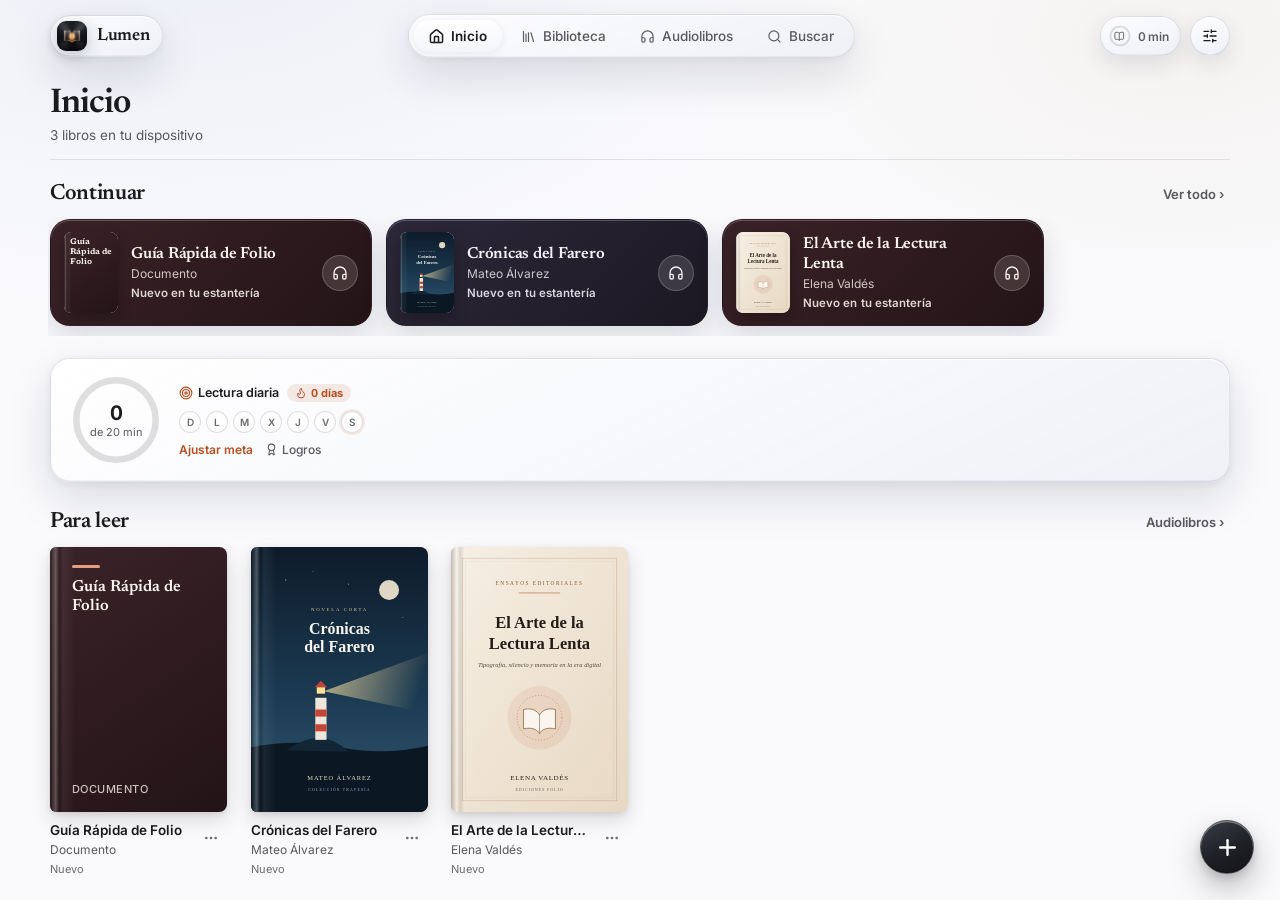
==== commit c8f502b2: "Deploy Lumen v2.24.2 (unified 60fps GPU motion system)" ====
--- a/index.html
+++ b/index.html
@@ -18,6 +18,7 @@
     <link
       href="https://fonts.googleapis.com/css2?family=Atkinson+Hyperlegible:ital,wght@0,400;0,700;1,400;1,700&family=Inter:wght@400;500;600;700&family=JetBrains+Mono:wght@400;500&family=Lora:ital,wght@0,400;0,600;1,400&family=Newsreader:ital,opsz,wght@0,6..72,400;0,6..72,500;0,6..72,600;1,6..72,400&display=swap"
       rel="stylesheet"
+      crossorigin="anonymous"
       media="print"
       onload="this.media='all'"
     />
@@ -25,15 +26,16 @@
       <link
         href="https://fonts.googleapis.com/css2?family=Atkinson+Hyperlegible:ital,wght@0,400;0,700;1,400;1,700&family=Inter:wght@400;500;600;700&family=JetBrains+Mono:wght@400;500&family=Lora:ital,wght@0,400;0,600;1,400&family=Newsreader:ital,opsz,wght@0,6..72,400;0,6..72,500;0,6..72,600;1,6..72,400&display=swap"
         rel="stylesheet"
+        crossorigin="anonymous"
       />
     </noscript>
     <title>Lumen — Lectura y Audiolibros</title>
     <style>html,body,#root{background:#13161b;height:100%;margin:0}</style>
-    <script type="module" crossorigin src="./assets/index-D2zT_h83.js"></script>
+    <script type="module" crossorigin src="./assets/index-BwT6RcFH.js"></script>
     <link rel="modulepreload" crossorigin href="./assets/rolldown-runtime-pP25SEvz.js">
     <link rel="modulepreload" crossorigin href="./assets/vendor-icons-BB2HJt6W.js">
     <link rel="modulepreload" crossorigin href="./assets/vendor-react-CoE5mB34.js">
-    <link rel="stylesheet" crossorigin href="./assets/index-Czgt5j4T.css">
+    <link rel="stylesheet" crossorigin href="./assets/index-iZOtDceJ.css">
   </head>
   <body>
     <div id="root"></div>
--- a/assets/index-iZOtDceJ.css
+++ b/assets/index-iZOtDceJ.css
@@ -0,0 +1 @@
+:root{--lightningcss-light:initial;--lightningcss-dark: ;color-scheme:light;--safe-top:env(safe-area-inset-top,0px);--safe-bottom:env(safe-area-inset-bottom,0px);--safe-left:env(safe-area-inset-left,0px);--safe-right:env(safe-area-inset-right,0px);--font-ui:-apple-system, BlinkMacSystemFont, "SF Pro Text", "Inter", "Segoe UI", sans-serif;--font-display:"Newsreader", "New York", "Iowan Old Style", Georgia, serif;--font-editorial:"Newsreader", "Iowan Old Style", Georgia, serif;--font-classic:"Lora", "Palatino Linotype", Palatino, Georgia, serif;--font-sans:"Inter", -apple-system, BlinkMacSystemFont, "Segoe UI", sans-serif;--font-hyperlegible:"Atkinson Hyperlegible", system-ui, sans-serif;--font-mono:"JetBrains Mono", ui-monospace, SFMono-Regular, Menlo, monospace;--ui-bg:#fff;--ui-bg-subtle:#f5f5f7;--ui-sidebar:#f6f6f8e0;--ui-surface:#fff;--ui-surface-elevated:#fafafceb;--ui-sheet-bg:#f2f2f7f0;--ui-sheet-group:#ffffffeb;--ui-hairline:#3c3c431f;--ui-ink:#1c1c1e;--ui-ink-text:#fff;--ui-border:#00000012;--ui-border-strong:#0000001f;--ui-text:#1c1c1e;--ui-text-secondary:#58585d;--ui-text-tertiary:#6c6c70;--ui-hover:#0000000b;--ui-active:#00000013;--ui-accent:#b84e1f;--ui-accent-soft:#b84e1f1c;--ui-danger:#d93829;--ui-shadow-sm:0 2px 8px #0000000d;--ui-shadow-md:0 12px 32px #0000001a, 0 2px 6px #0000000d;--ui-shadow-lg:0 24px 60px #00000029, 0 4px 14px #0000000f;--glass-bg:linear-gradient(155deg, #fffffff0 0%, #f6f7fbe0 52%, #eef0f6eb 100%);--glass-sheet-bg:linear-gradient(162deg, #fdfdfff5 0%, #f4f5faed 56%, #eef0f6f2 100%);--glass-group-bg:#ffffffe0;--glass-pill-bg:linear-gradient(180deg, #fffffffa 0%, #f3f4f9eb 100%);--glass-border:#ffffffd1;--glass-outer-ring:#0f172a1c;--glass-rim:inset 0 1px 0 #ffffffeb, inset 0 -.5px 0 #0f172a14;--glass-shadow:0 18px 44px #0f172a21, 0 2px 8px #0f172a0f;--metal-fab-bg:linear-gradient(155deg, #32353ef5 0%, #1a1c22fa 54%, #101115fc 100%);--metal-fab-rim:inset 0 1.25px 0 #ffffff5c, inset 0 -1px 0 #00000073;--library-backdrop:radial-gradient(1100px 640px at 14% -8%, #d0d7e852, transparent 62%), radial-gradient(900px 540px at 92% 4%, #e8dece40, transparent 58%), #fafafd;--reader-glass-bg:linear-gradient(155deg, #fffffff0 0%, #f7f8fbe6 55%, #f0f2f7ed 100%);--reader-glass-rim:inset 0 1px 0 #ffffffeb, inset 0 -.5px 0 #00000014;--hl-yellow:#ffd6466b;--hl-yellow-solid:#eab308;--hl-green:#72d6865c;--hl-green-solid:#22c55e;--hl-blue:#70b8ff61;--hl-blue-solid:#3b82f6;--hl-pink:#ff92b261;--hl-pink-solid:#ec4899;--hl-purple:#ba94ff5c;--hl-purple-solid:#8b5cf6;--reader-bg:#fff;--reader-surface:#ffffffe6;--reader-text:#1d1d1f;--reader-muted:#6e6e73;--reader-border:#00000017;--reader-link:#b84a18;--reader-quote-bg:#00000006;--reader-font-weight:400;--reader-font-family:var(--font-editorial);--reader-font-size:19px;--reader-line-height:1.65;--reader-text-align:justify;--radius-xs:6px;--radius-sm:10px;--radius-md:14px;--radius-lg:20px;--ease-apple:cubic-bezier(.25, .1, .25, 1);--ease-spring:cubic-bezier(.22, 1, .36, 1)}[data-ui-mode=dark]{--lightningcss-light: ;--lightningcss-dark:initial;color-scheme:dark;--ui-bg:#111113;--ui-bg-subtle:#1c1c1e;--ui-sidebar:#18181ae6;--ui-surface:#1c1c1e;--ui-surface-elevated:#222225f0;--ui-sheet-bg:#1c1c1ef2;--ui-sheet-group:#2c2c2ed6;--ui-hairline:#ffffff1a;--ui-ink:#f5f5f7;--ui-ink-text:#111113;--ui-border:#ffffff14;--ui-border-strong:#ffffff26;--ui-text:#f5f5f7;--ui-text-secondary:#adadb4;--ui-text-tertiary:#96969e;--ui-hover:#ffffff0f;--ui-active:#ffffff1c;--ui-accent:#eb8a58;--ui-accent-soft:#eb8a5829;--ui-danger:#ff5449;--ui-shadow-sm:0 2px 10px #00000059;--ui-shadow-md:0 14px 36px #00000080;--ui-shadow-lg:0 24px 64px #000000a6;--glass-bg:linear-gradient(155deg, #2e3038e6 0%, #1b1c22ed 54%, #131419f5 100%);--glass-sheet-bg:linear-gradient(162deg, #2c2e36f2 0%, #1a1b20f5 58%, #141519fa 100%);--glass-group-bg:#ffffff16;--glass-pill-bg:linear-gradient(180deg, #fff3 0%, #ffffff1c 100%);--glass-border:#ffffff2b;--glass-outer-ring:#00000085;--glass-rim:inset 0 1px 0 #ffffff38, inset 0 -.5px 0 #0000005c;--glass-shadow:0 22px 54px #0000008f, 0 4px 12px #00000057;--metal-fab-bg:linear-gradient(155deg, #f8f9fdf7 0%, #e0e3ecf0 58%, #ccd0dcf5 100%);--metal-fab-rim:inset 0 1.25px 0 #fffffff2, inset 0 -1px 0 #0003;--library-backdrop:radial-gradient(1100px 640px at 16% -10%, #5c667e2b, transparent 60%), radial-gradient(860px 520px at 88% 6%, #7a624e1c, transparent 58%), #0f1013;--hl-yellow:#facc1547;--hl-green:#4ade803d;--hl-blue:#60a5fa47;--hl-pink:#f472b647;--hl-purple:#a78bfa47}[data-reader-theme=original]{--reader-bg:#fff;--reader-surface:#ffffffeb;--reader-text:#1d1d1f;--reader-muted:#58585d;--reader-border:#00000017;--reader-link:#b84a18;--reader-quote-bg:#00000006;--reader-font-weight:400}[data-reader-theme=quiet]{--reader-bg:#f6efe4;--reader-surface:#f6efe4f5;--reader-glass-bg:linear-gradient(155deg, #fcf7eff2 0%, #f5ece0eb 56%, #eee4d5f2 100%);--reader-glass-rim:inset 0 1px 0 #fffcf6eb, inset 0 -.5px 0 #583e241a;--reader-text:#362c22;--reader-muted:#5e4f3f;--reader-border:#4e382224;--reader-link:#9f461d;--reader-quote-bg:#5a3e220b;--reader-font-weight:400}[data-reader-theme=paper]{--reader-bg:#f1f1ef;--reader-surface:#f1f1eff5;--reader-glass-bg:linear-gradient(155deg, #fafaf9f2 0%, #f1f1efeb 56%, #eaebe9f2 100%);--reader-glass-rim:inset 0 1px 0 #ffffffe6, inset 0 -.5px 0 #00000017;--reader-text:#222224;--reader-muted:#57575b;--reader-border:#0000001a;--reader-link:#a8451a;--reader-quote-bg:#00000009;--reader-font-weight:400}[data-reader-theme=bold]{--reader-bg:#fafafa;--reader-surface:#fafafaf5;--reader-glass-bg:linear-gradient(155deg, #fffffff5 0%, #f6f7faeb 58%, #eff1f5f2 100%);--reader-glass-rim:inset 0 1px 0 #fffffff5, inset 0 -.5px 0 #0000001a;--reader-text:#000;--reader-muted:#424245;--reader-border:#00000024;--reader-link:#9e3d12;--reader-quote-bg:#0000000a;--reader-font-weight:500}[data-reader-theme=night]{--reader-bg:#121214;--reader-surface:#18181bf5;--reader-glass-bg:linear-gradient(155deg, #2c2e36eb 0%, #191a1ff2 55%, #121317f7 100%);--reader-glass-rim:inset 0 1px 0 #fff3, inset 0 -.5px 0 #00000070;--reader-text:#e8e8ed;--reader-muted:#a4a4ad;--reader-border:#ffffff24;--reader-link:#ffa06b;--reader-quote-bg:#ffffff0b;--reader-font-weight:400}[data-reader-theme=twilight]{--reader-bg:#262629;--reader-surface:#2a2a2ef5;--reader-glass-bg:linear-gradient(155deg, #3e404aeb 0%, #2a2b32f2 55%, #212228f7 100%);--reader-glass-rim:inset 0 1px 0 #ffffff38, inset 0 -.5px 0 #00000061;--reader-text:#e6e6eb;--reader-muted:#aeaeb6;--reader-border:#ffffff26;--reader-link:#ffa573;--reader-quote-bg:#ffffff0b;--reader-font-weight:400}.folio-book-content{width:100%;max-width:100%;font-family:var(--reader-font-family);font-size:var(--reader-font-size);line-height:var(--reader-line-height);font-weight:var(--reader-font-weight);color:var(--reader-text);text-align:var(--reader-text-align);-webkit-hyphens:auto;hyphens:auto;overflow-wrap:break-word;word-wrap:break-word;word-break:normal;font-feature-settings:"kern" 1, "liga" 1, "onum" 1;text-rendering:optimizelegibility;-webkit-font-smoothing:antialiased;margin:0;padding:0;display:flow-root}.folio-book-content *{box-sizing:border-box!important;max-width:100%!important}.folio-book-content div,.folio-book-content section,.folio-book-content article,.folio-book-content main,.folio-book-content header,.folio-book-content figure{width:auto!important;max-width:100%!important;margin-left:0!important;margin-right:0!important}.folio-book-content h1,.folio-book-content h2,.folio-book-content h3,.folio-book-content h4{font-family:var(--reader-font-family);color:var(--reader-text);text-align:left;text-wrap:balance;-webkit-hyphens:none;hyphens:none;break-after:avoid;page-break-after:avoid;letter-spacing:-.02em;overflow-wrap:break-word;line-height:1.24}.folio-book-content>h1:first-child,.folio-book-content>h2:first-child{margin-top:0}.folio-book-content h1{margin:.2em 0 .78em;font-size:1.82em;font-weight:600}.folio-book-content h2{margin:1.45em 0 .5em;font-size:1.3em;font-weight:600}.folio-book-content h3{margin:1.25em 0 .42em;font-size:1.12em;font-weight:600}.folio-book-content .chapter-kicker{font-family:var(--font-ui);text-transform:uppercase;letter-spacing:.14em;color:var(--reader-muted);text-align:left;margin:0 0 .4em;font-size:.72em;font-weight:600;text-indent:0!important}.folio-book-content p{orphans:2;widows:2;text-wrap:pretty;hyphenate-limit-chars:6 3 2;margin:0 0 .88em}.folio-book-content blockquote{border-left:2.5px solid var(--reader-link);background:var(--reader-quote-bg);border-radius:0 var(--radius-xs) var(--radius-xs) 0;break-inside:avoid;margin:1.2em 0;padding:.78em 1.1em;font-style:italic}.folio-book-content blockquote p:last-child{margin-bottom:0}.folio-book-content a{color:var(--reader-link);text-underline-offset:2px;cursor:pointer;overflow-wrap:anywhere;text-decoration:underline;text-decoration-thickness:1px}.folio-book-content a[data-footnote-ref=true]{font-family:var(--font-ui);vertical-align:super;background:var(--ui-accent-soft);color:var(--reader-link);border-radius:4px;margin-left:2px;padding:1px 4px;font-size:.72em;font-weight:600;line-height:0;text-decoration:none}.folio-book-content aside[data-footnote-body=true]{border-top:1px solid var(--reader-border);color:var(--reader-muted);text-align:left;margin-top:1.8em;padding-top:.8em;font-size:.84em}.folio-book-content ul,.folio-book-content ol{text-align:left;margin:.75em 0 1em;padding-left:1.35em}.folio-book-content li{margin-bottom:.42em}.folio-book-content img,.folio-book-content svg{object-fit:contain;border-radius:var(--radius-xs);break-inside:avoid;margin:1.1em auto;display:block;max-width:100%!important;max-height:var(--page-media-max-h,62vh)!important;width:auto!important;height:auto!important}.folio-book-content figure{break-inside:avoid;margin:1.15em 0!important}.folio-book-content figcaption{text-align:center;color:var(--reader-muted);margin-top:.48em;font-size:.82em;font-style:italic;line-height:1.42}.folio-book-content .folio-cover-page{min-height:calc(var(--page-media-max-h,64vh) - 12px);break-inside:avoid;break-after:column;page-break-after:always;flex-direction:column;justify-content:center;align-items:center;margin:0 auto!important;padding:6px 0!important;display:flex!important}.folio-book-content img.folio-cover-art{object-fit:contain;animation:.46s cubic-bezier(.22,1,.36,1) both folioCoverReveal;max-height:calc(var(--page-media-max-h,68vh) - 18px)!important;border-radius:7px 10px 10px 7px!important;width:auto!important;max-width:92%!important;height:auto!important;margin:0 auto!important;box-shadow:0 18px 40px #00000038,0 4px 12px #0000001f!important}@keyframes folioCoverReveal{0%{opacity:0;transform:scale(.95)}to{opacity:1;transform:scale(1)}}.folio-book-content pre{font-family:var(--font-mono);border-radius:var(--radius-sm);background:var(--reader-quote-bg);border:1px solid var(--reader-border);white-space:pre-wrap;word-break:break-word;text-align:left;break-inside:avoid;margin:1.1em 0;padding:.8em .95em;font-size:.8em;line-height:1.5;overflow-x:hidden}.folio-book-content code{font-family:var(--font-mono);background:var(--reader-quote-bg);overflow-wrap:anywhere;border-radius:4px;padding:.1em .32em;font-size:.85em}.folio-book-content pre code{background:0 0;padding:0}.folio-book-content table{table-layout:fixed;border-collapse:collapse;font-family:var(--font-ui);text-align:left;break-inside:avoid;margin:1.15em 0;font-size:.82em;width:100%!important}.folio-book-content th,.folio-book-content td{border-bottom:1px solid var(--reader-border);overflow-wrap:break-word;word-break:break-word;padding:.5em .6em}.folio-book-content th{color:var(--reader-muted);font-size:.9em;font-weight:600}.folio-book-content hr{border:none;border-top:1px solid var(--reader-border);width:40%;margin:1.8em auto}.folio-book-content mark.folio-hl{color:inherit;cursor:pointer;border-radius:3px;padding:.06em 0;transition:filter .14s}.folio-book-content mark.folio-hl:hover{filter:brightness(.95)}.folio-book-content mark.folio-hl-yellow{background:var(--hl-yellow)}.folio-book-content mark.folio-hl-green{background:var(--hl-green)}.folio-book-content mark.folio-hl-blue{background:var(--hl-blue)}.folio-book-content mark.folio-hl-pink{background:var(--hl-pink)}.folio-book-content mark.folio-hl-purple{background:var(--hl-purple)}.folio-book-content mark.folio-search-hit{color:inherit;background:#d95d244d;border-radius:3px;box-shadow:0 0 0 2px #d95d2459}.folio-book-content p.folio-bilingual-tr{border-left:2px solid var(--reader-link);color:var(--reader-muted);opacity:.95;margin:-.45em 0 1.1em;padding:.32em 0 .32em .85em;font-size:.92em;line-height:1.54;text-indent:0!important}@media (max-width:640px){.folio-book-content{font-size:clamp(15px, calc(var(--reader-font-size) - 1px), 27px);word-spacing:-.01em}.folio-book-content h1{margin:.15em 0 .65em;font-size:1.48em}.folio-book-content h2{margin:1.2em 0 .45em;font-size:1.2em}.folio-book-content h3{font-size:1.06em}.folio-book-content p{margin:0 0 .8em}.folio-book-content blockquote{margin:.95em 0;padding:.65em .9em}.folio-book-content ul,.folio-book-content ol{padding-left:1.2em}.folio-book-content table{font-size:.76em}}*,:before,:after{box-sizing:border-box}html,body,#root{width:100%;height:100%;font-family:var(--font-ui);background:var(--ui-bg);color:var(--ui-text);-webkit-font-smoothing:antialiased;-moz-osx-font-smoothing:grayscale;-webkit-tap-highlight-color:transparent;overscroll-behavior:none;touch-action:manipulation;margin:0;padding:0;overflow:hidden}button,input,select,textarea{color:inherit;font-family:inherit}button{cursor:pointer;background:0 0;border:none}button:focus-visible,input:focus-visible,select:focus-visible,textarea:focus-visible,[tabindex]:focus-visible{outline:2px solid color-mix(in srgb, var(--ui-text) 38%, transparent);outline-offset:2px}::-webkit-scrollbar{width:8px;height:8px}::-webkit-scrollbar-track{background:0 0}::-webkit-scrollbar-thumb{background:#80808647;border-radius:999px}::-webkit-scrollbar-thumb:hover{background:#80808673}.app-shell{background:var(--library-backdrop);flex-direction:column;height:100%;display:flex;position:relative;overflow:hidden}.sidebar{background:var(--ui-sidebar);-webkit-backdrop-filter:blur(24px)saturate(160%);backdrop-filter:blur(24px)saturate(160%);border-right:1px solid var(--ui-border);-webkit-user-select:none;user-select:none;flex-direction:column;height:100%;padding:20px 14px 16px;display:flex;overflow-y:auto}.sidebar-brand{justify-content:space-between;align-items:center;padding:4px 10px 18px;display:flex}.brand-mark{align-items:center;gap:10px;display:flex}.brand-logo{filter:drop-shadow(0 4px 8px #0a0f193d);border-radius:8px;width:34px;height:34px;display:block}.brand-title{font-family:var(--font-display);letter-spacing:-.02em;font-size:21px;font-weight:600}.sidebar-section{margin-bottom:20px}.sidebar-section-header{text-transform:uppercase;letter-spacing:.06em;color:var(--ui-text-tertiary);justify-content:space-between;align-items:center;padding:0 10px 6px;font-size:11px;font-weight:600;display:flex}.nav-item{width:100%;color:var(--ui-text);transition:background .15s var(--ease-apple), color .15s var(--ease-apple);text-align:left;border-radius:9px;align-items:center;gap:10px;padding:8px 10px;font-size:13.5px;font-weight:500;display:flex}.nav-item:hover{background:var(--ui-hover)}.nav-item.active{background:var(--ui-active);font-weight:600}.nav-item-icon{color:var(--ui-text-secondary);flex-shrink:0;transition:color .15s}.nav-item.active .nav-item-icon{color:var(--ui-text)}.nav-item-count{color:var(--ui-text-tertiary);font-variant-numeric:tabular-nums;margin-left:auto;font-size:12px}.collection-dot{border-radius:50%;flex-shrink:0;width:9px;height:9px}.sidebar-footer{border-top:1px solid var(--ui-border);flex-direction:column;gap:10px;margin-top:auto;padding-top:14px;display:flex}.sidebar-import-btn{background:var(--ui-accent);color:#fff;width:100%;transition:transform .15s var(--ease-apple), filter .15s var(--ease-apple);border-radius:10px;justify-content:center;align-items:center;gap:8px;padding:10px 14px;font-size:13.5px;font-weight:600;display:flex;box-shadow:0 4px 12px #d95d2440}.sidebar-import-btn:hover{filter:brightness(1.06)}.sidebar-import-btn:active{transform:scale(.98)}.main-content{height:100%;padding:28px 40px 56px;position:relative;overflow-y:auto}.library-header{border-bottom:1px solid var(--ui-border);flex-wrap:wrap;justify-content:space-between;align-items:flex-end;gap:20px;margin-bottom:28px;padding-bottom:18px;display:flex}.library-title{font-family:var(--font-display);letter-spacing:-.025em;margin:0;font-size:34px;font-weight:600;line-height:1.1}.library-subtitle{color:var(--ui-text-secondary);margin:4px 0 0;font-size:13.5px}.library-controls{flex-wrap:wrap;align-items:center;gap:10px;display:flex}.search-box{align-items:center;display:flex;position:relative}.search-box-icon{color:var(--ui-text-tertiary);pointer-events:none;position:absolute;left:11px}.search-input{border:1px solid var(--ui-border);background:var(--ui-bg-subtle);width:220px;transition:border-color .16s ease, width .2s var(--ease-apple), background .16s ease;border-radius:10px;padding:8px 30px 8px 33px;font-size:13px}.search-input:focus{border-color:var(--ui-accent);background:var(--ui-surface);outline:none;width:260px}.search-clear-btn{width:20px;height:20px;color:var(--ui-text-tertiary);border-radius:50%;place-items:center;display:grid;position:absolute;right:7px}.search-clear-btn:hover{background:var(--ui-hover);color:var(--ui-text)}.segmented-control{background:var(--ui-bg-subtle);border:1px solid var(--ui-border);border-radius:9px;gap:2px;padding:2px;display:inline-flex}.segmented-btn{color:var(--ui-text-secondary);border-radius:7px;justify-content:center;align-items:center;gap:6px;padding:6px 10px;font-size:12.5px;font-weight:500;transition:background .15s,color .15s,box-shadow .15s;display:inline-flex}.segmented-btn.active{background:var(--ui-surface);color:var(--ui-text);box-shadow:0 1px 3px #00000014}.select-pill{border:1px solid var(--ui-border);background:var(--ui-bg-subtle);cursor:pointer;border-radius:9px;padding:7px 12px;font-size:12.5px;font-weight:500}.icon-btn{width:34px;height:34px;color:var(--ui-text-secondary);border-radius:9px;justify-content:center;align-items:center;transition:background .14s,color .14s;display:inline-flex}.icon-btn:hover{background:var(--ui-hover);color:var(--ui-text)}.icon-btn.active{background:var(--ui-accent-soft);color:var(--ui-accent)}.hero-grid{grid-template-columns:minmax(0,1.7fr) minmax(240px,.9fr);gap:20px;margin-bottom:36px;display:grid}.hero-card{border-radius:var(--radius-lg);background:var(--ui-bg-subtle);border:1px solid var(--ui-border);transition:border-color .18s ease, box-shadow .2s var(--ease-apple);grid-template-columns:148px 1fr;align-items:center;gap:26px;padding:24px 26px;display:grid}.hero-card:hover{border-color:var(--ui-border-strong);box-shadow:var(--ui-shadow-sm)}.hero-meta-kicker{text-transform:uppercase;letter-spacing:.09em;color:var(--ui-accent);margin-bottom:6px;font-size:11px;font-weight:600}.hero-book-title{font-family:var(--font-display);letter-spacing:-.02em;margin:0;font-size:26px;font-weight:600;line-height:1.18}.hero-book-author{color:var(--ui-text-secondary);margin:5px 0 14px;font-size:14.5px}.hero-progress-row{align-items:center;gap:12px;margin-bottom:18px;display:flex}.progress-track{background:var(--ui-border-strong);border-radius:999px;flex:1;height:5px;overflow:hidden}.progress-fill{background:var(--ui-accent);height:100%;transition:width .26s var(--ease-apple);border-radius:999px}.progress-label{color:var(--ui-text-secondary);font-variant-numeric:tabular-nums;font-size:12px;font-weight:600}.primary-btn{background:var(--ui-text);color:var(--ui-bg);transition:transform .15s var(--ease-apple), opacity .15s ease;border-radius:999px;justify-content:center;align-items:center;gap:8px;padding:10px 18px;font-size:13.5px;font-weight:600;display:inline-flex}.primary-btn:hover{opacity:.9}.primary-btn:active{transform:scale(.98)}.secondary-btn{background:var(--ui-bg-subtle);border:1px solid var(--ui-border);color:var(--ui-text);border-radius:9px;justify-content:center;align-items:center;gap:7px;padding:8px 14px;font-size:13px;font-weight:500;transition:background .14s,border-color .14s;display:inline-flex}.secondary-btn:hover{background:var(--ui-hover);border-color:var(--ui-border-strong)}.goal-card{border-radius:var(--radius-lg);background:var(--ui-bg-subtle);border:1px solid var(--ui-border);text-align:center;flex-direction:column;justify-content:center;align-items:center;gap:10px;padding:22px 24px;display:flex}.goal-ring-wrap{flex-shrink:0;place-items:center;width:104px;height:104px;display:grid;position:relative}.goal-ring-svg{width:100%;height:100%;display:block}.goal-card-copy{flex-direction:column;align-items:center;gap:5px;display:flex}.goal-ring-center{flex-direction:column;align-items:center;display:flex;position:absolute}.goal-minutes{letter-spacing:-.02em;font-variant-numeric:tabular-nums;font-size:22px;font-weight:700}.goal-unit{color:var(--ui-text-secondary);font-size:11px}.section-heading{font-family:var(--font-display);letter-spacing:-.015em;margin:0 0 18px;font-size:22px;font-weight:600}.book-grid{grid-template-columns:repeat(auto-fill,minmax(168px,1fr));gap:30px 24px;display:grid}.book-card{flex-direction:column;gap:10px;display:flex;position:relative}.book-cover-button{text-align:left;width:100%;transition:transform .24s var(--ease-spring);border-radius:8px;padding:0;position:relative}.book-cover-frame{aspect-ratio:2/3;background:var(--ui-bg-subtle);width:100%;transition:box-shadow .24s var(--ease-spring);border-radius:6px 8px 8px 6px;position:relative;overflow:hidden;box-shadow:0 8px 20px #00000024,0 2px 5px #00000014,inset 0 0 0 1px #00000014}.book-cover-button:hover .book-cover-frame{box-shadow:0 18px 34px #0003,0 4px 10px #0000001a,inset 0 0 0 1px #0000001a}.book-cover-frame:after{content:"";pointer-events:none;background:linear-gradient(90deg,#00000038 0%,#ffffff3d 3.2%,#0000001a 5.2%,#ffffff0f 7.5%,#0000 14%);position:absolute;inset:0}.book-cover-img{object-fit:cover;width:100%;height:100%;display:block}.book-cover-generated{flex-direction:column;justify-content:space-between;width:100%;height:100%;padding:18px 16px 16px 22px;display:flex;position:relative}.book-cover-generated-rule{border-radius:2px;width:28px;height:2.5px;margin-bottom:10px}.book-cover-generated-title{font-family:var(--font-display);-webkit-line-clamp:4;-webkit-box-orient:vertical;font-size:16px;font-weight:600;line-height:1.22;display:-webkit-box;overflow:hidden}.book-cover-generated-author{letter-spacing:.04em;text-transform:uppercase;opacity:.78;-webkit-line-clamp:2;-webkit-box-orient:vertical;font-size:11px;font-weight:500;display:-webkit-box;overflow:hidden}.book-format-badge{z-index:2;letter-spacing:.06em;text-transform:uppercase;color:#fff;-webkit-backdrop-filter:blur(8px);backdrop-filter:blur(8px);background:#141416ad;border-radius:5px;padding:2px 6px;font-size:9.5px;font-weight:700;position:absolute;top:8px;right:8px}.book-finished-badge{z-index:2;color:#fff;background:#22a06b;border-radius:50%;place-items:center;width:22px;height:22px;display:grid;position:absolute;bottom:8px;right:8px;box-shadow:0 2px 8px #00000040}.book-card-footer{justify-content:space-between;align-items:flex-start;gap:6px;display:flex}.book-card-meta{flex:1;min-width:0}.book-card-title{white-space:nowrap;text-overflow:ellipsis;font-size:13.5px;font-weight:600;line-height:1.3;overflow:hidden}.book-card-author{color:var(--ui-text-secondary);white-space:nowrap;text-overflow:ellipsis;margin-top:2px;font-size:12px;overflow:hidden}.book-card-progress{color:var(--ui-text-tertiary);align-items:center;gap:6px;margin-top:5px;font-size:11px;display:flex}.book-card-menu-btn{width:26px;height:26px;color:var(--ui-text-tertiary);border-radius:7px;flex-shrink:0;place-items:center;display:grid}.book-card-menu-btn:hover{background:var(--ui-hover);color:var(--ui-text)}.book-list{flex-direction:column;gap:6px;display:flex}.book-list-row{border-radius:var(--radius-sm);border:1px solid #0000;grid-template-columns:44px 1fr 120px 90px 36px;align-items:center;gap:16px;padding:10px 14px;transition:background .14s,border-color .14s;display:grid}.book-list-row:hover{background:var(--ui-bg-subtle);border-color:var(--ui-border)}.dropdown-menu{z-index:40;background:var(--ui-surface-elevated);-webkit-backdrop-filter:blur(24px)saturate(180%);backdrop-filter:blur(24px)saturate(180%);border:1px solid var(--ui-border-strong);min-width:196px;box-shadow:var(--ui-shadow-md);border-radius:12px;flex-direction:column;gap:2px;padding:6px;display:flex;position:absolute;bottom:34px;right:0}.dropdown-item{text-align:left;width:100%;color:var(--ui-text);border-radius:8px;align-items:center;gap:9px;padding:8px 10px;font-size:13px;display:flex}.dropdown-item:hover{background:var(--ui-hover)}.dropdown-item.danger{color:var(--ui-danger)}.reader-shell{background:var(--reader-bg);width:100%;height:100%;color:var(--reader-text);transition:background .24s var(--ease-apple), color .24s var(--ease-apple);flex-direction:column;display:flex;position:relative;overflow:hidden}.reader-warmth-overlay{pointer-events:none;z-index:90;mix-blend-mode:multiply;background:#ff9d3b;transition:opacity .2s;position:fixed;inset:0}.reader-topbar{height:calc(54px + var(--safe-top));padding:var(--safe-top) 18px 0;z-index:45;background:var(--reader-surface);-webkit-backdrop-filter:blur(24px)saturate(160%);backdrop-filter:blur(24px)saturate(160%);border-bottom:1px solid var(--reader-border);transition:transform .24s var(--ease-apple), opacity .22s ease;justify-content:space-between;align-items:center;display:flex;position:fixed;top:0;left:0;right:0}.reader-topbar.hidden{opacity:0;pointer-events:none;transform:translateY(-100%)}.reader-topbar-group{align-items:center;gap:6px;display:flex}.reader-topbar-title{text-align:center;white-space:nowrap;text-overflow:ellipsis;max-width:42%;color:var(--reader-muted);pointer-events:none;font-size:13px;font-weight:500;position:absolute;left:50%;overflow:hidden;transform:translate(-50%)}.reader-tool-btn{height:34px;color:var(--reader-text);border-radius:9px;justify-content:center;align-items:center;gap:6px;padding:0 10px;font-size:13px;font-weight:500;transition:background .14s,color .14s;display:inline-flex}.reader-tool-btn:hover{background:var(--ui-hover)}.reader-tool-btn.active{background:var(--ui-accent-soft);color:var(--reader-link)}.bookmark-ribbon{top:var(--safe-top);z-index:35;pointer-events:none;filter:drop-shadow(0 3px 6px #d9382959);width:24px;height:44px;transition:transform .22s var(--ease-spring), opacity .2s ease;position:fixed;right:40px}.reader-stage{flex-direction:column;flex:1;width:100%;height:100%;display:flex;position:relative;overflow:hidden}.reader-running-header{height:calc(42px + var(--safe-top));padding:var(--safe-top) 48px 0;color:var(--reader-muted);letter-spacing:.01em;opacity:.8;-webkit-user-select:none;user-select:none;flex-shrink:0;justify-content:center;align-items:center;font-size:11.5px;display:flex}.reader-running-footer{height:calc(38px + var(--safe-bottom));padding:0 40px var(--safe-bottom);color:var(--reader-muted);font-variant-numeric:tabular-nums;opacity:.82;-webkit-user-select:none;user-select:none;flex-shrink:0;justify-content:space-between;align-items:center;font-size:11.5px;display:flex}.paginated-viewport{touch-action:pan-y;flex:1;width:100%;margin:0 auto;position:relative;overflow:hidden}.paginated-track{column-fill:auto;will-change:transform;height:100%}.paginated-track.anim-slide{transition:transform .32s var(--ease-spring)}.paginated-track.anim-none,.paginated-track.anim-curl{transition:none}.page-turn-stage{position:relative}.apple-curl-root{z-index:12;pointer-events:none;contain:layout style;position:absolute;inset:0;overflow:hidden}.apple-curl-front{background:var(--reader-bg);will-change:clip-path;position:absolute;inset:0;transform:translateZ(0)}.apple-curl-front-viewport{position:absolute;left:50%;overflow:hidden;transform:translate(-50%)}.apple-curl-front-track{column-fill:auto;will-change:transform}.apple-curl-fold-axis{transform-origin:0;will-change:transform;pointer-events:none;width:0;position:absolute;left:0}.apple-curl-cast-shadow{transform-origin:0;will-change:transform, opacity;background:linear-gradient(90deg,#00000047 0%,#00000024 24%,#0000000b 56%,#0000 100%);width:128px;position:absolute;top:0;bottom:0;left:-2px}.apple-curl-back-shadow{transform-origin:100%;will-change:transform, opacity;background:linear-gradient(270deg,#0000003d 0%,#0000001c 30%,#00000008 65%,#0000 100%);width:64px;position:absolute;top:0;bottom:0;right:0}.apple-curl-backface{background:var(--reader-bg);transform-origin:100%;will-change:transform, opacity;width:140px;position:absolute;top:0;bottom:0;right:0;overflow:hidden}.apple-curl-paper-grain{opacity:.065;background-image:repeating-linear-gradient(180deg, transparent 0px, transparent 15px, var(--reader-text) 15px, var(--reader-text) 16.5px, transparent 16.5px, transparent 26px);background-position:0 28px;position:absolute;inset:0;-webkit-mask-image:linear-gradient(90deg,#0000 8%,#000 32% 88%,#0000 100%);mask-image:linear-gradient(90deg,#0000 8%,#000 32% 88%,#0000 100%)}.apple-curl-cylinder-shade{background:linear-gradient(90deg,#00000024 0%,#ffffff5c 22%,#ffffff17 54%,#00000017 82%,#00000042 100%);position:absolute;inset:0}[data-reader-theme=night] .apple-curl-cylinder-shade,[data-reader-theme=twilight] .apple-curl-cylinder-shade{background:linear-gradient(90deg,#00000061 0%,#ffffff1c 26%,#ffffff05 58%,#0000003d 86%,#00000080 100%)}.spin-icon{animation:.9s linear infinite folioSpin}@keyframes folioSpin{0%{transform:rotate(0)}to{transform:rotate(360deg)}}.pdf-spread.pdf-turn-next{animation:.38s cubic-bezier(.22,1,.36,1) folioPdfNext}.pdf-spread.pdf-turn-prev{animation:.38s cubic-bezier(.22,1,.36,1) folioPdfPrev}@keyframes folioPdfNext{0%{opacity:.35;transform:perspective(1800px)translate(34px)rotateY(-6deg)scale(.985)}to{opacity:1;transform:perspective(1800px)translate(0,0)rotateY(0)scale(1)}}@keyframes folioPdfPrev{0%{opacity:.35;transform:perspective(1800px)translate(-34px)rotateY(6deg)scale(.985)}to{opacity:1;transform:perspective(1800px)translate(0,0)rotateY(0)scale(1)}}@media (prefers-reduced-motion:reduce){.page-curl-sheet,.page-curl-under-shadow,.pdf-spread.pdf-turn-next,.pdf-spread.pdf-turn-prev{animation:none!important}.paginated-track.anim-slide{transition:none!important}}.import-fab-anchor{right:26px;bottom:max(26px, calc(env(safe-area-inset-bottom) + 18px));z-index:50;flex-direction:column;align-items:flex-end;gap:12px;display:flex;position:fixed}.import-fab-btn{background:var(--ui-ink);width:54px;height:54px;color:var(--ui-ink-text);transition:transform .22s var(--ease-spring), opacity .16s ease, box-shadow .22s ease;border-radius:999px;place-items:center;display:grid;box-shadow:0 12px 28px #0000003d,0 3px 8px #00000024,inset 0 1px #ffffff29}.import-fab-btn:hover{transform:translateY(-2px)scale(1.03);box-shadow:0 16px 34px #0000004d,0 4px 10px #0000002e}.import-fab-btn:active{transform:scale(.94)}.import-fab-plus{transition:transform .24s var(--ease-spring)}.import-fab-btn.open .import-fab-plus{transform:rotate(45deg)}.import-fab-menu{background:var(--ui-sheet-bg);-webkit-backdrop-filter:blur(32px)saturate(190%);backdrop-filter:blur(32px)saturate(190%);border:1px solid var(--ui-hairline);width:min(296px,100vw - 36px);box-shadow:var(--ui-shadow-lg);transform-origin:100% 100%;animation:fabMenuPop .21s var(--ease-spring);border-radius:20px;flex-direction:column;gap:2px;padding:8px;display:flex}@keyframes fabMenuPop{0%{opacity:0;transform:translateY(10px)scale(.94)}to{opacity:1;transform:translateY(0)scale(1)}}.import-fab-menu-header{color:var(--ui-text-secondary);padding:6px 10px;font-size:12px;font-weight:600}.fab-option{text-align:left;border-radius:12px;align-items:center;gap:11px;width:100%;padding:9px 10px;transition:background .14s;display:flex}.fab-option:hover{background:var(--ui-hover)}.fab-option-icon{background:var(--ui-sheet-group);width:34px;height:34px;color:var(--ui-text);border:1px solid var(--ui-hairline);border-radius:10px;flex-shrink:0;place-items:center;display:grid}.fab-option-icon.subtle{background:var(--ui-hover);color:var(--ui-text-secondary)}.fab-option-copy{flex-direction:column;min-width:0;display:flex}.fab-option-copy strong{color:var(--ui-text);font-size:13.5px;font-weight:600;line-height:1.25}.fab-option-copy span{color:var(--ui-text-secondary);font-size:11.5px;line-height:1.3}.fab-menu-divider{background:var(--ui-border);height:1px;margin:4px 8px}.widgets-gallery{border-radius:20px;grid-template-columns:repeat(4,minmax(0,1fr));gap:14px;padding:18px;display:grid}.widget-mock{border:1px solid #0000;border-radius:22px;flex-direction:column;justify-content:space-between;padding:14px 16px;display:flex;box-shadow:0 10px 26px #00000024}.widget-wide{grid-column:span 2}.widget-square{grid-column:span 1}.widget-full{grid-column:span 4}.widget-badge-size{letter-spacing:.06em;text-transform:uppercase;opacity:.6;font-size:10px;font-weight:700}@media (max-width:720px){.widgets-gallery{grid-template-columns:repeat(2,minmax(0,1fr))}.widget-wide,.widget-full{grid-column:span 2}}.scroll-viewport{scroll-behavior:smooth;flex:1;padding:20px 24px 80px;overflow:hidden auto}.scroll-column{width:100%;margin:0 auto}.page-nav-zone{z-index:20;width:64px;color:var(--reader-muted);opacity:0;justify-content:center;align-items:center;transition:opacity .18s;display:flex;position:absolute;top:56px;bottom:56px}.page-nav-zone:hover{opacity:1}.page-nav-zone.prev{left:6px}.page-nav-zone.next{right:6px}.page-nav-pill{background:var(--reader-surface);border:1px solid var(--reader-border);width:38px;height:38px;box-shadow:var(--ui-shadow-sm);border-radius:50%;place-items:center;display:grid}.reader-bottombar{left:50%;bottom:calc(16px + var(--safe-bottom));z-index:45;background:var(--reader-surface);-webkit-backdrop-filter:blur(34px)saturate(190%);backdrop-filter:blur(34px)saturate(190%);border:1px solid var(--reader-border);width:min(560px,100% - 24px);transition:transform .28s var(--ease-spring), opacity .22s ease;border-radius:22px;flex-direction:column;gap:8px;padding:12px 16px 10px;display:flex;position:fixed;transform:translate(-50%);box-shadow:0 14px 36px #00000024,0 2px 8px #0000000f}.reader-bottombar.hidden{opacity:0;pointer-events:none;transform:translate(-50%,140%)}.reader-dock-actions{border-top:1px solid var(--reader-border);grid-auto-columns:1fr;grid-auto-flow:column;align-items:center;gap:4px;margin-top:2px;padding-top:6px;display:grid}.reader-dock-btn{color:var(--reader-text);opacity:.78;transition:background .15s ease, opacity .15s ease, transform .16s var(--ease-spring);border-radius:12px;flex-direction:column;justify-content:center;align-items:center;gap:2px;padding:6px 4px;display:flex}.reader-dock-btn span:last-child{letter-spacing:-.01em;font-size:10.5px;font-weight:500}.reader-dock-aa{font-family:var(--font-editorial);font-size:16.5px;font-weight:600;line-height:18px}.reader-dock-btn:hover{background:var(--ui-hover);opacity:1}.reader-dock-btn.active{background:var(--ui-active);opacity:1}.reader-dock-btn:active{transform:scale(.93)}.scrubber-meta{color:var(--reader-muted);justify-content:space-between;align-items:center;gap:12px;font-size:12px;display:flex}.scrubber-range{appearance:none;background:var(--reader-border);cursor:pointer;border-radius:999px;width:100%;height:4px}.scrubber-range::-webkit-slider-thumb{appearance:none;background:var(--reader-text);border-radius:50%;width:14px;height:14px;transition:transform .14s;box-shadow:0 1px 4px #00000040}.scrubber-range::-webkit-slider-thumb:hover{transform:scale(1.18)}.floating-popover{z-index:60;background:var(--ui-surface-elevated);-webkit-backdrop-filter:blur(30px)saturate(190%);backdrop-filter:blur(30px)saturate(190%);border:1px solid var(--ui-border-strong);width:min(356px,100vw - 24px);max-height:calc(100vh - 88px);box-shadow:var(--ui-shadow-lg);color:var(--ui-text);border-radius:18px;flex-direction:column;gap:16px;padding:18px;display:flex;position:fixed;top:64px;right:18px;overflow-y:auto}.popover-section-label{text-transform:uppercase;letter-spacing:.06em;color:var(--ui-text-tertiary);margin-bottom:8px;font-size:11px;font-weight:600}.theme-grid{grid-template-columns:repeat(3,1fr);gap:8px;display:grid}.theme-swatch{border:2px solid #0000;border-radius:12px;flex-direction:column;justify-content:center;align-items:center;gap:3px;padding:11px 6px;transition:transform .15s,border-color .15s;display:flex;box-shadow:inset 0 0 0 1px #80808038}.theme-swatch:hover{transform:translateY(-1px)}.theme-swatch.active{border-color:var(--ui-accent)}.theme-swatch-aa{font-family:var(--font-editorial);font-size:19px;line-height:1.1}.theme-swatch-name{font-size:11px;font-weight:600}.font-size-stepper{background:var(--ui-bg-subtle);border:1px solid var(--ui-border);border-radius:11px;grid-template-columns:1fr auto 1fr;align-items:center;display:grid;overflow:hidden}.stepper-btn{font-family:var(--font-editorial);justify-content:center;align-items:center;padding:9px 12px;transition:background .14s;display:flex}.stepper-btn:hover:not(:disabled){background:var(--ui-hover)}.stepper-btn:disabled{opacity:.35;cursor:not-allowed}.stepper-value{color:var(--ui-text-secondary);font-variant-numeric:tabular-nums;padding:0 12px;font-size:12.5px;font-weight:600}.font-chip-list{grid-template-columns:1fr 1fr;gap:7px;display:grid}.font-chip{border:1px solid var(--ui-border);background:var(--ui-bg-subtle);text-align:left;border-radius:10px;padding:8px 10px;font-size:13px;transition:border-color .14s,background .14s}.font-chip.active{border-color:var(--ui-accent);background:var(--ui-accent-soft)}.drawer-backdrop{z-index:54;-webkit-backdrop-filter:blur(4px);backdrop-filter:blur(4px);background:#0000005c;position:fixed;inset:0}.reader-drawer{z-index:55;background:var(--ui-surface-elevated);-webkit-backdrop-filter:blur(30px)saturate(180%);backdrop-filter:blur(30px)saturate(180%);border-right:1px solid var(--ui-border-strong);width:min(370px,90vw);box-shadow:var(--ui-shadow-lg);color:var(--ui-text);flex-direction:column;display:flex;position:fixed;top:0;bottom:0;left:0}.reader-drawer.right{border-right:none;border-left:1px solid var(--ui-border-strong);left:auto;right:0}.drawer-header{border-bottom:1px solid var(--ui-border);flex-direction:column;gap:12px;padding:16px 18px 12px;display:flex}.drawer-body{flex:1;padding:12px 14px 28px;overflow-y:auto}.toc-item-btn{text-align:left;width:100%;color:var(--ui-text);border-radius:9px;justify-content:space-between;align-items:center;gap:8px;padding:9px 10px;font-size:13.5px;transition:background .13s;display:flex}.toc-item-btn:hover{background:var(--ui-hover)}.toc-item-btn.active{background:var(--ui-accent-soft);color:var(--ui-accent);font-weight:600}.annotation-card{border:1px solid var(--ui-border);background:var(--ui-surface);border-radius:12px;flex-direction:column;gap:8px;margin-bottom:10px;padding:12px 13px;display:flex}.annotation-quote{font-family:var(--font-editorial);border-left:3px solid var(--hl-yellow-solid);cursor:pointer;padding-left:10px;font-size:14px;line-height:1.48}.selection-popover{z-index:70;background:var(--ui-surface-elevated);-webkit-backdrop-filter:blur(26px)saturate(180%);backdrop-filter:blur(26px)saturate(180%);border:1px solid var(--ui-border-strong);box-shadow:var(--ui-shadow-md);color:var(--ui-text);border-radius:14px;flex-direction:column;gap:8px;padding:8px 10px;display:flex;position:fixed;transform:translate(-50%,-100%)}.selection-row{align-items:center;gap:6px;display:flex}.color-dot-btn{border:2px solid #ffffffb3;border-radius:50%;width:24px;height:24px;transition:transform .14s;box-shadow:0 1px 3px #00000038}.color-dot-btn:hover{transform:scale(1.15)}.modal-overlay{z-index:80;-webkit-backdrop-filter:blur(8px);backdrop-filter:blur(8px);background:#0000007a;place-items:center;padding:20px;display:grid;position:fixed;inset:0}.modal-card{background:var(--ui-surface);border:1px solid var(--ui-border-strong);width:min(460px,100%);box-shadow:var(--ui-shadow-lg);color:var(--ui-text);border-radius:18px;padding:22px 24px}.dropzone-overlay{z-index:100;background:var(--ui-surface-elevated);-webkit-backdrop-filter:blur(24px);backdrop-filter:blur(24px);border:2.5px dashed var(--ui-accent);pointer-events:none;box-shadow:var(--ui-shadow-lg);border-radius:24px;flex-direction:column;justify-content:center;align-items:center;gap:12px;display:flex;position:fixed;inset:14px}.toast-stack{z-index:110;pointer-events:none;flex-direction:column;gap:8px;display:flex;position:fixed;bottom:24px;right:24px}.toast-pill{background:var(--ui-text);color:var(--ui-bg);box-shadow:var(--ui-shadow-md);pointer-events:auto;border-radius:12px;padding:10px 16px;font-size:13px;font-weight:500}.toast-pill.error{background:var(--ui-danger);color:#fff}.pdf-stage{flex-direction:column;flex:1;align-items:center;gap:20px;padding:68px 24px 96px;display:flex;overflow:auto}.pdf-spread{justify-content:center;align-items:flex-start;gap:16px;display:flex}.pdf-canvas-shell{background:#fff;border-radius:6px;line-height:0;overflow:hidden;box-shadow:0 10px 30px #00000029}.pdf-canvas-shell.filter-sepia canvas{filter:sepia(.28)brightness(.97)contrast(.96)}.pdf-canvas-shell.filter-night canvas{filter:invert(.88)hue-rotate(180deg)brightness(.95)contrast(.95)}.empty-state{text-align:center;color:var(--ui-text-secondary);flex-direction:column;align-items:center;gap:12px;padding:64px 24px;display:flex}.empty-state-icon{background:var(--ui-bg-subtle);border:1px solid var(--ui-border);width:56px;height:56px;color:var(--ui-accent);border-radius:16px;place-items:center;display:grid}.mobile-menu-btn{display:none}@media (max-width:900px){.app-shell{grid-template-columns:1fr}.sidebar{z-index:65;width:min(286px,84vw);transition:transform .24s var(--ease-apple);box-shadow:var(--ui-shadow-lg);padding-top:calc(18px + var(--safe-top));padding-bottom:calc(18px + var(--safe-bottom));position:fixed;top:0;bottom:0;left:0;transform:translate(-100%)}.sidebar.mobile-open{transform:translate(0)}.mobile-menu-btn{display:inline-flex}.main-content{padding:calc(16px + var(--safe-top)) 18px calc(104px + var(--safe-bottom));overflow-x:hidden}.hero-grid{grid-template-columns:1fr;gap:14px;margin-bottom:26px}.hero-card{border-radius:18px;grid-template-columns:104px minmax(0,1fr);gap:16px;padding:16px}.hero-book-title{font-size:21px}.hero-book-author{margin:4px 0 10px;font-size:13px}.hero-progress-row{margin-bottom:12px}.goal-card{text-align:left;border-radius:18px;flex-direction:row;justify-content:flex-start;gap:16px;padding:14px 16px}.goal-ring-wrap{width:74px;height:74px}.goal-minutes{font-size:17px}.goal-unit{font-size:9.5px}.goal-card-copy{align-items:flex-start}.reader-topbar-title{display:none}}@media (max-width:640px){.main-content{padding:calc(14px + var(--safe-top)) 14px calc(104px + var(--safe-bottom))}.library-header{gap:12px;margin-bottom:18px;padding-bottom:14px}.library-title{font-size:26px}.library-subtitle{font-size:12px}.library-controls{grid-template-columns:1fr auto;gap:8px;width:100%;display:grid}.search-box{grid-column:1/-1;width:100%}.search-input,.search-input:focus{width:100%;padding-top:9px;padding-bottom:9px;font-size:14px}.select-pill{width:100%;padding:8px 10px;font-size:13px}.hero-card{grid-template-columns:88px minmax(0,1fr);gap:14px;padding:14px}.hero-book-title{font-size:18.5px}.primary-btn{padding:9px 14px;font-size:13px}.section-heading{margin-bottom:14px;font-size:20px}.book-grid{grid-template-columns:repeat(2,minmax(0,1fr));gap:18px 14px}.book-list-row{grid-template-columns:40px minmax(0,1fr) auto 30px;gap:10px;padding:9px 10px}.book-list-progress{display:none!important}.reader-topbar{height:calc(50px + var(--safe-top));padding:var(--safe-top) 10px 0;top:0}.reader-back-label,.desktop-only-btn{display:none}.reader-tool-btn{min-width:36px;height:36px;padding:0 8px}.reader-running-header{height:calc(30px + var(--safe-top));padding:var(--safe-top) 18px 0;font-size:11px}.reader-running-footer{height:calc(30px + var(--safe-bottom));padding:0 18px var(--safe-bottom);font-size:11px}.page-nav-zone{display:none}.reader-bottombar{bottom:calc(12px + var(--safe-bottom));border-radius:14px;width:calc(100% - 20px);padding:10px 14px}.floating-popover{width:100%;max-height:76vh;padding:14px 18px calc(22px + var(--safe-bottom));animation:mobileSheetUp .24s var(--ease-spring);border-bottom:none;border-radius:22px 22px 0 0;inset:auto 0 0}.floating-popover:before{content:"";background:var(--ui-border-strong);border-radius:99px;flex-shrink:0;width:38px;height:4px;margin:0 auto 2px;display:block}@keyframes mobileSheetUp{0%{transform:translateY(100%)}to{transform:translateY(0)}}.reader-drawer{width:min(340px,88vw);padding-top:var(--safe-top);padding-bottom:var(--safe-bottom)}.import-fab-anchor{right:18px;bottom:calc(18px + var(--safe-bottom))}.import-fab-btn{border-radius:17px;width:54px;height:54px}.modal-overlay{padding:calc(12px + var(--safe-top)) 12px calc(12px + var(--safe-bottom))}.modal-card{border-radius:18px;max-height:86vh;padding:16px;overflow-y:auto}.widgets-gallery{gap:10px;padding:12px}.widget-mock{border-radius:18px;padding:12px}.toast-stack{left:16px;right:16px;bottom:calc(82px + var(--safe-bottom));align-items:center}.pdf-stage{padding:calc(112px + var(--safe-top)) 10px calc(92px + var(--safe-bottom))}}@media (max-width:900px),(pointer:coarse){*{scrollbar-width:none;-ms-overflow-style:none}::-webkit-scrollbar{width:0;height:0;display:none}}.streak-pill{background:var(--ui-accent-soft);color:var(--ui-accent);font-variant-numeric:tabular-nums;border-radius:999px;align-items:center;gap:4px;padding:2px 8px;font-size:11px;font-weight:700;display:inline-flex}.week-ribbon{align-items:center;gap:5px;margin:4px 0 2px;display:flex}.week-dot{width:22px;height:22px;color:var(--ui-text-tertiary);background:var(--ui-surface);border:1px solid var(--ui-border-strong);border-radius:50%;place-items:center;font-size:10px;font-weight:600;transition:transform .18s,background .18s;display:inline-grid}.week-dot.large{width:30px;height:30px;font-size:11.5px}.week-dot.partial{border-color:var(--ui-accent);color:var(--ui-accent);background:var(--ui-accent-soft)}.week-dot.done{background:var(--ui-accent);border-color:var(--ui-accent);color:#fff}.week-dot.today{box-shadow:0 0 0 2px var(--ui-accent-soft)}.insights-stat-grid{grid-template-columns:repeat(2,minmax(0,1fr));gap:10px;display:grid}.insight-stat-card{background:var(--ui-bg-subtle);border:1px solid var(--ui-border);border-radius:14px;flex-direction:column;gap:4px;padding:13px 14px;display:flex}.insight-stat-val{font-family:var(--font-display);font-variant-numeric:tabular-nums;font-size:24px;font-weight:600;line-height:1.1}.insight-stat-lbl{color:var(--ui-text-secondary);font-size:11.5px}.achievement-row{background:var(--ui-bg-subtle);border:1px solid var(--ui-border);opacity:.85;border-radius:13px;align-items:flex-start;gap:12px;padding:11px 13px;display:flex}.achievement-row.unlocked{opacity:1;border-color:#22a06b4d}.achievement-badge{background:var(--ui-hover);width:32px;height:32px;color:var(--ui-text-tertiary);border-radius:10px;flex-shrink:0;place-items:center;display:grid}.achievement-row.unlocked .achievement-badge{color:#22a06b;background:#22a06b29}.quote-card-preview{aspect-ratio:4/5;width:100%;box-shadow:var(--ui-shadow-md);border:1px solid #0000;border-radius:16px;padding:16px;display:flex}.quote-card-inner-frame{border:1px solid #0000;border-radius:10px;flex-direction:column;flex:1;padding:20px 22px;display:flex}.milestone-banner{top:calc(64px + var(--safe-top));z-index:75;background:var(--ui-surface-elevated);-webkit-backdrop-filter:blur(26px)saturate(180%);backdrop-filter:blur(26px)saturate(180%);border:1px solid var(--ui-border-strong);box-shadow:var(--ui-shadow-md);color:var(--ui-text);animation:milestoneDrop .38s var(--ease-spring);border-radius:16px;align-items:center;gap:11px;padding:10px 16px;font-size:13px;display:flex;position:fixed;left:50%;transform:translate(-50%)}.milestone-icon{background:var(--ui-accent-soft);width:32px;height:32px;color:var(--ui-accent);border-radius:50%;flex-shrink:0;place-items:center;display:grid}@keyframes milestoneDrop{0%{opacity:0;transform:translate(-50%,-18px)scale(.95)}to{opacity:1;transform:translate(-50%)scale(1)}}.launch-splash{z-index:200;transition:opacity .24s var(--ease-apple), transform .24s var(--ease-apple);background:radial-gradient(circle at 50% 42%,#1e222a 0%,#13161b 58%,#0c0e12 100%);place-items:center;display:grid;position:fixed;inset:0;overflow:hidden}.launch-splash.exiting{opacity:0;pointer-events:none;transform:scale(1.03)}.launch-splash-glow{filter:blur(24px);width:300px;height:300px;animation:splashGlowPulse .7s var(--ease-apple) forwards;background:radial-gradient(circle,#e59a5442 0%,#e59a5400 70%);border-radius:50%;position:absolute}.launch-splash-center{text-align:center;flex-direction:column;align-items:center;padding:24px;display:flex;position:relative}.launch-splash-icon-wrap{width:96px;height:96px;animation:splashIconEnter .36s var(--ease-spring) both;border-radius:24px;overflow:hidden;box-shadow:0 24px 52px #00000094,0 0 0 1px #f2b46d29}.launch-splash-icon{width:100%;height:100%;display:block}.launch-splash-title{font-family:var(--font-display);color:#faf6ee;letter-spacing:-.02em;animation:splashTitleEnter .36s 60ms var(--ease-spring) both;margin-top:20px;font-size:36px;font-weight:600}.launch-splash-rule{width:40px;height:2.5px;animation:splashRuleEnter .28s .1s var(--ease-spring) both;background:linear-gradient(90deg,#c85a28,#f2b46d);border-radius:99px;margin:12px 0 10px}.launch-splash-tagline{letter-spacing:.08em;text-transform:uppercase;color:#f6efe4ad;animation:splashTagEnter .3s .12s var(--ease-apple) both;font-size:13px}@keyframes splashGlowPulse{0%{opacity:0;transform:scale(.7)}55%{opacity:1;transform:scale(1.08)}to{opacity:.85;transform:scale(1)}}@keyframes splashIconEnter{0%{opacity:0;transform:translateY(18px)scale(.78)}to{opacity:1;transform:translateY(0)scale(1)}}@keyframes splashTitleEnter{0%{opacity:0;letter-spacing:.14em;transform:translateY(14px)}to{opacity:1;letter-spacing:-.02em;transform:translateY(0)}}@keyframes splashRuleEnter{0%{opacity:0;transform:scaleX(0)}to{opacity:1;transform:scaleX(1)}}@keyframes splashTagEnter{0%{opacity:0;transform:translateY(6px)}to{opacity:1;transform:translateY(0)}}@media (prefers-reduced-motion:reduce){.launch-splash,.launch-splash-glow,.launch-splash-icon-wrap,.launch-splash-title,.launch-splash-rule,.launch-splash-tagline{animation:none!important}}.cloud-modal-card{flex-direction:column;width:min(600px,100%);max-height:min(86dvh,760px);display:flex;overflow:hidden}.cloud-modal-header{justify-content:space-between;align-items:flex-start;gap:12px;margin-bottom:14px;display:flex}.cloud-modal-badge{background:color-mix(in srgb, var(--ui-accent) 14%, transparent);width:38px;height:38px;color:var(--ui-accent);border-radius:11px;flex-shrink:0;justify-content:center;align-items:center;display:inline-flex}.cloud-account-bar{background:var(--ui-bg-subtle);border:1px solid var(--ui-border);border-radius:12px;justify-content:space-between;align-items:center;gap:10px;margin-bottom:14px;padding:12px 14px;display:flex}.cloud-avatar-fallback{background:var(--ui-accent);color:#fff;border-radius:50%;flex-shrink:0;justify-content:center;align-items:center;width:32px;height:32px;font-size:13.5px;font-weight:650;display:inline-flex}.cloud-oauth-box{border-top:1px solid var(--ui-border);flex-direction:column;gap:8px;margin-top:12px;padding-top:12px;display:flex}.cloud-redirect-row{color:var(--ui-text-secondary);flex-wrap:wrap;align-items:center;gap:6px;font-size:11.5px;display:flex}.cloud-redirect-row code{background:var(--ui-surface);border:1px solid var(--ui-border);color:var(--ui-text);word-break:break-all;border-radius:6px;padding:2px 6px;font-size:11px}.cloud-modal-body{flex:1;padding-right:2px;overflow-y:auto}.cloud-action-card,.cloud-section-card,.cloud-link-form{background:var(--ui-bg-subtle);border:1px solid var(--ui-border);border-radius:13px;padding:14px}.cloud-link-form{flex-direction:column;gap:9px;display:flex}.cloud-quick-grid{grid-template-columns:repeat(2,minmax(0,1fr));gap:8px;display:grid}.cloud-input{border:1px solid var(--ui-border-strong);background:var(--ui-surface);color:var(--ui-text);border-radius:9px;min-width:0;padding:9px 11px;font-size:13px}.cloud-list{flex-direction:column;gap:8px;max-height:260px;display:flex;overflow-y:auto}.cloud-list-row{background:var(--ui-surface);border:1px solid var(--ui-border);border-radius:10px;align-items:center;gap:10px;padding:9px 10px;display:flex}.cloud-row-title{color:var(--ui-text);text-overflow:ellipsis;white-space:nowrap;font-size:13px;font-weight:600;overflow:hidden}.cloud-row-meta{color:var(--ui-text-secondary);text-overflow:ellipsis;white-space:nowrap;margin-top:2px;font-size:11.5px;overflow:hidden}.cloud-empty{text-align:center;color:var(--ui-text-secondary);justify-content:center;align-items:center;gap:8px;padding:20px 12px;font-size:12.5px;line-height:1.5;display:flex}.cloud-shelf-pills{gap:6px;margin-bottom:6px;padding-bottom:8px;display:flex;overflow-x:auto}.cloud-shelf-pill{background:var(--ui-surface);border:1px solid var(--ui-border);color:var(--ui-text-secondary);white-space:nowrap;border-radius:999px;flex-shrink:0;align-items:center;gap:6px;padding:5px 11px;font-size:12px;font-weight:500;display:inline-flex}@media (max-width:520px){.cloud-quick-grid{grid-template-columns:1fr}}.reader-open-stage{z-index:95;background:var(--reader-bg);color:var(--reader-text);padding:calc(24px + var(--safe-top)) 24px calc(24px + var(--safe-bottom));transition:opacity .34s var(--ease-apple), transform .34s var(--ease-apple);will-change:opacity, transform;justify-content:center;align-items:center;display:flex;position:fixed;inset:0}.reader-open-stage.exiting{opacity:0;pointer-events:none;transform:scale(1.035)}.reader-open-aura{filter:blur(42px);pointer-events:none;border-radius:50%;width:min(420px,88vw);height:min(420px,88vw);animation:2.2s ease-in-out infinite alternate openAuraBreath;position:absolute}.reader-open-card{text-align:center;z-index:1;flex-direction:column;align-items:center;max-width:min(320px,86vw);display:flex;position:relative}.reader-open-cover-mini{width:112px;animation:openCoverEnter .48s var(--ease-spring) both, openCoverFloat 2.4s .48s ease-in-out infinite alternate;will-change:transform, opacity;border-radius:7px 10px 10px 7px;margin-bottom:18px}.reader-open-cover-mini .book-cover-frame{box-shadow:0 20px 42px #00000047,0 5px 14px #00000029,inset 0 0 0 1px #ffffff24}.reader-open-title{font-family:var(--font-display);color:var(--reader-text);letter-spacing:-.015em;-webkit-line-clamp:2;animation:openTextReveal .42s 90ms var(--ease-spring) both;-webkit-box-orient:vertical;font-size:19px;font-weight:600;line-height:1.25;display:-webkit-box;overflow:hidden}.reader-open-author{color:var(--reader-muted);animation:openTextReveal .42s .15s var(--ease-spring) both;margin-top:4px;font-size:13px}.reader-open-loader-track{background:var(--reader-border);width:116px;height:3px;animation:openTextReveal .36s .18s var(--ease-apple) both;border-radius:99px;margin-top:18px;overflow:hidden}.reader-open-loader-bar{background:var(--ui-accent);border-radius:99px;width:46%;height:100%;animation:1.05s cubic-bezier(.4,0,.2,1) infinite openShimmerSlide}@keyframes openAuraBreath{0%{opacity:.55;transform:scale(.92)}to{opacity:.92;transform:scale(1.08)}}@keyframes openCoverEnter{0%{opacity:0;transform:translateY(20px)scale(.84)rotateY(-12deg)}to{opacity:1;transform:translateY(0)scale(1)rotateY(0)}}@keyframes openCoverFloat{0%{transform:translateY(0)}to{transform:translateY(-5px)}}@keyframes openTextReveal{0%{opacity:0;transform:translateY(8px)}to{opacity:1;transform:translateY(0)}}@keyframes openShimmerSlide{0%{transform:translate(-115%)}to{transform:translate(250%)}}.reader-topbar-title-btn{max-width:44%;color:var(--reader-muted);transition:background .16s ease, color .16s ease, transform .18s var(--ease-spring);border-radius:10px;align-items:center;gap:8px;padding:4px 10px 4px 5px;display:inline-flex;position:absolute;left:50%;transform:translate(-50%)}.reader-topbar-title-btn:hover{background:var(--ui-hover);color:var(--reader-text)}.reader-topbar-cover-mini{border-radius:3px;flex-shrink:0;width:20px;display:block;overflow:hidden}.reader-topbar-cover-mini .book-cover-frame{border-radius:3px;box-shadow:0 2px 5px #00000038}.reader-topbar-title-text{white-space:nowrap;text-overflow:ellipsis;font-size:13px;font-weight:500;overflow:hidden}.drawer-cover-thumb-btn{width:44px;transition:transform .2s var(--ease-spring);border-radius:5px;flex-shrink:0;padding:0}.drawer-cover-thumb-btn:hover{transform:translateY(-2px)scale(1.04)}.drawer-cover-thumb-btn:active{transform:scale(.95)}.cover-viewer-overlay{z-index:105;-webkit-backdrop-filter:blur(22px)saturate(150%);backdrop-filter:blur(22px)saturate(150%);padding:calc(28px + var(--safe-top)) 20px calc(28px + var(--safe-bottom));animation:fadeOverlayIn .24s var(--ease-apple) both;background:#0a0c10d1;justify-content:center;align-items:center;display:flex;position:fixed;inset:0}.cover-viewer-aura{pointer-events:none;opacity:.9;animation:3s ease-in-out infinite alternate openAuraBreath;position:fixed;inset:0}.cover-viewer-close{top:calc(16px + var(--safe-top));z-index:4;color:#fff;-webkit-backdrop-filter:blur(12px);backdrop-filter:blur(12px);width:40px;height:40px;transition:background .16s ease, transform .18s var(--ease-spring);background:#ffffff24;border:1px solid #ffffff2e;border-radius:50%;place-items:center;display:grid;position:fixed;right:16px}.cover-viewer-close:hover{background:#ffffff3d;transform:scale(1.06)}.cover-viewer-close:active{transform:scale(.94)}.cover-viewer-content{z-index:2;text-align:center;flex-direction:column;align-items:center;gap:20px;max-width:min(440px,92vw);max-height:100%;display:flex;position:relative;overflow-y:auto}.cover-viewer-book-wrap{width:min(260px,64vw);animation:coverShowcasePop .42s var(--ease-spring) both}.cover-viewer-book-wrap .book-cover-frame{border-radius:8px 12px 12px 8px;box-shadow:0 32px 64px #0000008f,0 10px 24px #00000057,inset 0 0 0 1px #ffffff29}.cover-viewer-meta{color:#f8f5ef;animation:openTextReveal .38s .12s var(--ease-spring) both}.cover-viewer-title{font-family:var(--font-display);letter-spacing:-.02em;margin:0;font-size:clamp(20px,4.8vw,26px);font-weight:600;line-height:1.2}.cover-viewer-author{color:#f8f5efb8;margin:6px 0 0;font-size:14px}.cover-viewer-desc{color:#f8f5efc7;-webkit-line-clamp:3;-webkit-box-orient:vertical;max-width:380px;margin:12px auto 0;font-size:13px;line-height:1.55;display:-webkit-box;overflow:hidden}.cover-viewer-actions{flex-wrap:wrap;justify-content:center;align-items:center;gap:12px;margin-top:18px;display:flex}.cover-viewer-progress-pill{color:#f8f5efeb;background:#ffffff1f;border:1px solid #ffffff26;border-radius:999px;padding:6px 12px;font-size:12.5px;font-weight:600}@keyframes coverShowcasePop{0%{opacity:0;transform:translateY(24px)scale(.84)}to{opacity:1;transform:translateY(0)scale(1)}}@keyframes fadeOverlayIn{0%{opacity:0}to{opacity:1}}@keyframes modalCardPop{0%{opacity:0;transform:translateY(24px)scale(.945)}to{opacity:1;transform:translateY(0)scale(1)}}@keyframes fadeOverlayOut{0%{opacity:1}to{opacity:0}}@keyframes modalCardExit{0%{opacity:1;transform:translateY(0)scale(1)}to{opacity:0;transform:translateY(20px)scale(.955)}}@keyframes drawerSlideLeft{0%{opacity:.6;transform:translate(-100%)}to{opacity:1;transform:translate(0)}}@keyframes drawerSlideRight{0%{opacity:.6;transform:translate(100%)}to{opacity:1;transform:translate(0)}}@keyframes popoverDropIn{0%{opacity:0;transform:translateY(-8px)scale(.95)}to{opacity:1;transform:translateY(0)scale(1)}}@keyframes selectionPopIn{0%{opacity:0;transform:translate(-50%,calc(8px - 100%))scale(.92)}to{opacity:1;transform:translate(-50%,-100%)scale(1)}}@keyframes selectionPopBelow{0%{opacity:0;transform:translate(-50%,-8px)scale(.92)}to{opacity:1;transform:translate(-50%)scale(1)}}@keyframes dropdownPop{0%{opacity:0;transform:translateY(6px)scale(.94)}to{opacity:1;transform:translateY(0)scale(1)}}@keyframes toastSlideIn{0%{opacity:0;transform:translateY(14px)scale(.95)}to{opacity:1;transform:translateY(0)scale(1)}}@keyframes ribbonDropIn{0%{opacity:0;transform:translateY(-38px)scaleY(.6)}70%{opacity:1;transform:translateY(3px)scaleY(1.04)}to{opacity:1;transform:translateY(0)scaleY(1)}}@keyframes viewHeaderSlide{0%{opacity:0;transform:translateY(6px)}to{opacity:1;transform:translateY(0)}}@keyframes cardStaggerIn{0%{opacity:0;transform:translateY(14px)scale(.975)}to{opacity:1;transform:translateY(0)scale(1)}}@keyframes heroCardReveal{0%{opacity:0;transform:translateY(12px)scale(.985)}to{opacity:1;transform:translateY(0)scale(1)}}@keyframes fabOptionEnter{0%{opacity:0;transform:translateY(8px)}to{opacity:1;transform:translateY(0)}}@keyframes flamePulse{0%,to{transform:scale(1)}50%{transform:scale(1.16)}}@keyframes dropzonePop{0%{opacity:0;transform:scale(.96)}to{opacity:1;transform:scale(1)}}.view-header-enter{animation:viewHeaderSlide .28s var(--ease-spring) both}.hero-card{animation:heroCardReveal .38s var(--ease-spring) both}.goal-card,.book-card{opacity:1}.book-list-row{animation:cardStaggerIn .3s var(--ease-spring) both;animation-delay:calc(var(--card-index,0) * 24ms)}.book-cover-button:active{transform:scale(.965)}.book-cover-button:hover{transform:translateY(-6px)scale(1.015)}.progress-fill{transition:width .54s var(--ease-spring)}.streak-pill svg{animation:2.4s ease-in-out infinite flamePulse}.week-dot{transition:transform .22s var(--ease-spring), background .22s ease, border-color .22s ease}.week-dot.done{transform:scale(1.04)}.fab-option{animation:fabOptionEnter .22s var(--ease-spring) both;transition:background .14s ease, transform .16s var(--ease-spring)}.fab-option:nth-child(2){animation-delay:20ms}.fab-option:nth-child(3){animation-delay:45ms}.fab-option:nth-child(4){animation-delay:70ms}.fab-option:nth-child(5){animation-delay:95ms}.fab-option:nth-child(6){animation-delay:.12s}.fab-option:nth-child(8){animation-delay:.145s}.fab-option:active{transform:scale(.975)}.modal-overlay{animation:fadeOverlayIn .22s var(--ease-apple) both}.modal-card{animation:modalCardPop .32s var(--ease-spring) both;will-change:transform, opacity}.audiobook-sheet-overlay{animation:fadeOverlayIn .24s var(--ease-apple) both}.audiobook-sheet-overlay.is-closing{pointer-events:none;animation:.185s cubic-bezier(.4,0,1,1) forwards fadeOverlayOut}.audiobook-subsheet-card{animation:modalCardPop .34s var(--ease-spring) both}.audiobook-subsheet-card.is-closing{animation:.185s cubic-bezier(.4,0,1,1) forwards modalCardExit}.drawer-backdrop{animation:fadeOverlayIn .22s var(--ease-apple) both}.reader-drawer{animation:drawerSlideLeft .3s var(--ease-spring) both}.reader-drawer.right{animation:drawerSlideRight .3s var(--ease-spring) both}.floating-popover{transform-origin:100% 0;animation:popoverDropIn .24s var(--ease-spring) both}.selection-popover{animation:selectionPopIn .2s var(--ease-spring) both}.dropdown-menu{transform-origin:100% 100%;animation:dropdownPop .2s var(--ease-spring) both}.toast-pill{animation:toastSlideIn .28s var(--ease-spring) both}.bookmark-ribbon{transform-origin:top;animation:ribbonDropIn .38s var(--ease-spring) both}.dropzone-overlay{animation:dropzonePop .22s var(--ease-spring) both}.reader-shell{animation:fadeOverlayIn .24s var(--ease-apple) both}.empty-state{animation:heroCardReveal .34s var(--ease-spring) both}.primary-btn,.secondary-btn,.icon-btn,.nav-item,.reader-tool-btn,.segmented-btn,.toc-item-btn,.theme-swatch,.font-chip{transition:transform .16s var(--ease-spring), background .16s ease, color .16s ease, border-color .16s ease, box-shadow .18s ease}.primary-btn:active,.secondary-btn:active,.icon-btn:active,.nav-item:active,.reader-tool-btn:active,.segmented-btn:active,.toc-item-btn:active,.theme-swatch:active,.font-chip:active{transform:scale(.96)}@media (max-width:900px){.reader-topbar-title-btn{flex:1;justify-content:center;min-width:0;max-width:none;margin:0 4px;position:static;transform:none}.reader-topbar-title-btn:active{transform:scale(.95)}}@media (max-width:640px){.modal-card,.audiobook-subsheet-card{animation:mobileModalLift .34s var(--ease-spring) both}.audiobook-subsheet-card.is-closing{animation:.185s cubic-bezier(.4,0,1,1) forwards mobileModalDrop}.floating-popover{transform-origin:bottom;animation:mobileSheetUp .26s var(--ease-spring) both}.reader-topbar-title-btn{gap:5px;padding:3px 5px}.reader-topbar-cover-mini{width:21px}.reader-open-cover-mini{width:106px}@keyframes mobileModalLift{0%{opacity:0;transform:translateY(48px)scale(.965)}to{opacity:1;transform:translateY(0)scale(1)}}@keyframes mobileModalDrop{0%{opacity:1;transform:translateY(0)scale(1)}to{opacity:0;transform:translateY(38px)scale(.975)}}}@media (max-width:440px){.reader-topbar-title-text,.reader-return-label{display:none}}@media (prefers-reduced-motion:reduce){.reader-open-stage,.reader-open-aura,.reader-open-cover-mini,.reader-open-title,.reader-open-author,.reader-open-loader-track,.reader-open-loader-bar,.cover-viewer-overlay,.cover-viewer-aura,.cover-viewer-book-wrap,.cover-viewer-meta,.view-header-enter,.hero-card,.goal-card,.book-card,.book-list-row,.streak-pill svg,.fab-option,.modal-overlay,.modal-card,.drawer-backdrop,.reader-drawer,.floating-popover,.footnote-popover,.selection-popover,.dict-skel-title,.dict-skel-line,.dropdown-menu,.toast-pill,.bookmark-ribbon,.dropzone-overlay,.reader-shell,.empty-state,.welcome-slide-body,.update-banner{transition:none!important;animation:none!important}}.floating-popover.apple-sheet{top:auto;bottom:calc(136px + var(--safe-bottom));background:var(--ui-sheet-bg);-webkit-backdrop-filter:blur(36px)saturate(195%);backdrop-filter:blur(36px)saturate(195%);border:1px solid var(--ui-hairline);width:min(368px,100vw - 24px);max-height:min(76dvh,600px);box-shadow:var(--ui-shadow-lg);transform-origin:bottom;animation:appleDockSheetIn .26s var(--ease-spring) both;border-radius:24px;padding:16px 16px 18px;left:50%;right:auto;transform:translate(-50%)}@keyframes appleDockSheetIn{0%{opacity:0;transform:translate(-50%,16px)scale(.96)}to{opacity:1;transform:translate(-50%)scale(1)}}.apple-modal-sheet{-webkit-backdrop-filter:blur(34px)saturate(190%);backdrop-filter:blur(34px)saturate(190%);padding:20px 20px 22px;background:var(--ui-sheet-bg)!important;border:1px solid var(--ui-hairline)!important;border-radius:24px!important}.apple-sheet-pane{flex-direction:column;gap:14px;display:flex}.apple-sheet-pane.subview{animation:appleSubviewSlide .26s var(--ease-spring) both}.apple-sheet-pane.subview-return{animation:appleSubviewReturn .24s var(--ease-spring) both}@keyframes appleSubviewSlide{0%{opacity:0;transform:translate(20px)}to{opacity:1;transform:translate(0)}}@keyframes appleSubviewReturn{0%{opacity:0;transform:translate(-18px)}to{opacity:1;transform:translate(0)}}.apple-sheet-header{justify-content:space-between;align-items:center;gap:10px;display:flex}.apple-sheet-title{letter-spacing:-.02em;color:var(--ui-text);margin:0;font-size:16.5px;font-weight:650}.apple-sheet-subtitle{color:var(--ui-text-secondary);white-space:nowrap;text-overflow:ellipsis;margin:2px 0 0;font-size:12.5px;font-weight:500;overflow:hidden}.apple-close-btn{background:var(--ui-hover);width:30px;height:30px;color:var(--ui-text-secondary);transition:background .15s ease, color .15s ease, transform .15s var(--ease-spring);border-radius:50%;flex-shrink:0;place-items:center;display:grid}.apple-close-btn:hover{background:var(--ui-active);color:var(--ui-text)}.apple-close-btn:active{transform:scale(.92)}.apple-back-pill{color:var(--ui-text-secondary);background:var(--ui-hover);border-radius:999px;align-items:center;gap:2px;padding:4px 9px 4px 5px;font-size:13px;font-weight:500;transition:background .15s,color .15s;display:inline-flex}.apple-back-pill:hover{background:var(--ui-active);color:var(--ui-text)}.apple-section-caption{color:var(--ui-text-secondary);padding:0 4px 7px;font-size:12.5px;font-weight:600}.apple-group{background:var(--ui-sheet-group);border-radius:15px;overflow:hidden;box-shadow:0 1px 2px #00000008}.apple-row{text-align:left;justify-content:space-between;align-items:center;gap:10px;width:100%;padding:12px 14px;display:flex;position:relative}.apple-row+.apple-row:before{content:"";background:var(--ui-hairline);height:1px;position:absolute;top:0;left:14px;right:0}.apple-row.interactive{transition:background .14s}.apple-row.interactive:hover{background:var(--ui-hover)}.apple-row.stacked{flex-direction:column;align-items:stretch;gap:8px}.apple-row.split-inline{flex-direction:row;justify-content:space-between;align-items:center}.apple-row-split{justify-content:space-between;align-items:center;gap:8px;width:100%;display:flex}.apple-row-copy{flex-direction:column;gap:2px;display:flex}.apple-row-label{color:var(--ui-text);font-size:13.5px;font-weight:500}.apple-row-caption{color:var(--ui-text-secondary);font-size:11.5px;font-weight:500}.apple-row-value{color:var(--ui-text-secondary);font-variant-numeric:tabular-nums;font-size:12.5px}.apple-row-chevron{color:var(--ui-text-tertiary);flex-shrink:0}.apple-quick-row{grid-template-columns:1.55fr 1fr;gap:10px;display:grid}.apple-font-stepper{background:var(--ui-sheet-group);border-radius:14px;grid-template-columns:1fr auto 1fr;align-items:center;height:46px;display:grid;overflow:hidden;box-shadow:0 1px 2px #00000008}.apple-stepper-btn{height:100%;font-family:var(--font-editorial);color:var(--ui-text);transition:background .14s ease, transform .14s var(--ease-spring);place-items:center;display:grid}.apple-stepper-btn:hover:not(:disabled){background:var(--ui-hover)}.apple-stepper-btn:active:not(:disabled){transform:scale(.92)}.apple-stepper-btn:disabled{opacity:.3;cursor:not-allowed}.apple-stepper-readout{color:var(--ui-text-tertiary);font-variant-numeric:tabular-nums;padding:0 6px;font-size:11.5px;font-weight:600}.apple-quick-tile{background:var(--ui-sheet-group);height:46px;color:var(--ui-text);transition:background .15s ease, color .15s ease, transform .16s var(--ease-spring);border-radius:14px;justify-content:center;align-items:center;gap:7px;font-size:13px;font-weight:500;display:inline-flex;box-shadow:0 1px 2px #00000008}.apple-quick-tile:hover{background:var(--ui-hover)}.apple-quick-tile.active{background:var(--ui-ink);color:var(--ui-ink-text)}.apple-theme-grid{grid-template-columns:repeat(3,1fr);gap:9px;display:grid}.apple-theme-card{transition:transform .18s var(--ease-spring), box-shadow .18s ease;border-radius:14px;flex-direction:column;justify-content:center;align-items:center;gap:2px;padding:13px 6px 11px;display:flex;box-shadow:inset 0 0 0 1px #8080802e,0 2px 6px #0000000a}.apple-theme-card:hover{transform:translateY(-1px)}.apple-theme-card:active{transform:scale(.95)}.apple-theme-card.active{box-shadow:0 0 0 2px var(--ui-ink), 0 6px 16px #0000001f}.apple-theme-aa{letter-spacing:-.02em;font-size:21px;line-height:1.1}.apple-theme-name{opacity:.78;font-size:11px;font-weight:500}.apple-font-grid{grid-template-columns:1fr 1fr;gap:8px;display:grid}.apple-font-card{background:var(--ui-sheet-group);color:var(--ui-text);transition:background .15s ease, box-shadow .15s ease, transform .15s var(--ease-spring);border-radius:13px;justify-content:space-between;align-items:center;gap:6px;padding:11px 12px;display:flex;box-shadow:inset 0 0 0 1px #0000}.apple-font-card:hover{background:var(--ui-hover)}.apple-font-card.active{box-shadow:inset 0 0 0 1.5px var(--ui-ink)}.apple-segmented{background:var(--ui-hover);border-radius:11px;grid-auto-columns:1fr;grid-auto-flow:column;gap:2px;padding:3px;display:grid}.apple-segmented.compact{width:auto;min-width:112px}.apple-segmented-btn{color:var(--ui-text-secondary);border-radius:8.5px;justify-content:center;align-items:center;gap:5px;padding:6px 10px;font-size:12.5px;font-weight:500;transition:background .18s,color .15s,box-shadow .18s;display:inline-flex}.apple-segmented-btn.active{background:var(--ui-surface);color:var(--ui-text);font-weight:600;box-shadow:0 1px 4px #0000001a,0 .5px 1px #0000000f}.apple-slider-wrap{align-items:center;gap:10px;width:100%;display:flex}.apple-slider{appearance:none;background:var(--ui-border-strong);cursor:pointer;border-radius:999px;outline:none;width:100%;height:4px}.apple-slider::-webkit-slider-thumb{appearance:none;width:20px;height:20px;transition:transform .15s var(--ease-spring), box-shadow .15s ease;background:#fff;border:.5px solid #00000024;border-radius:50%;box-shadow:0 2px 7px #0000003d,0 1px 2px #0000001f}.apple-slider::-webkit-slider-thumb:hover{transform:scale(1.1)}.apple-slider::-webkit-slider-thumb:active{transform:scale(1.18);box-shadow:0 3px 10px #0000004d}.apple-slider.reader-scrubber{background:var(--reader-border);height:3.5px}.apple-slider.reader-scrubber::-webkit-slider-thumb{width:16px;height:16px}.apple-pill-strip{gap:6px;padding:2px 0 4px;display:flex;overflow-x:auto}.apple-choice-pill{color:var(--ui-text);background:var(--ui-hover);white-space:nowrap;transition:background .15s ease, color .15s ease, transform .14s var(--ease-spring);border-radius:999px;flex-shrink:0;align-items:center;gap:6px;padding:6px 12px;font-size:12.5px;font-weight:500;display:inline-flex}.apple-choice-pill.active{background:var(--ui-ink);color:var(--ui-ink-text)}.apple-inline-select-wrap{border-top:1px solid var(--ui-hairline);color:var(--ui-text-secondary);justify-content:space-between;align-items:center;gap:8px;padding-top:8px;font-size:12.5px;display:flex;position:relative}.apple-inline-select{appearance:none;color:var(--ui-text);text-align:right;cursor:pointer;background:0 0;border:none;margin-left:auto;padding-right:18px;font-size:12.5px;font-weight:500}.apple-inline-select-wrap .apple-row-chevron{pointer-events:none;position:absolute;right:0}.apple-input{border:1px solid var(--ui-hairline);background:var(--ui-bg-subtle);width:100%;color:var(--ui-text);border-radius:10px;padding:9px 11px;font-size:13px}.apple-field-plain{width:100%;color:var(--ui-text);background:0 0;border:none;outline:none;padding:2px 0 0;font-size:14.5px;font-weight:500}.apple-action-stack{flex-direction:column;gap:10px;display:flex}.apple-quiet-link{text-align:center;width:100%;color:var(--ui-text-secondary);padding:6px 0 2px;font-size:13px;font-weight:500;transition:color .15s}.apple-quiet-link:hover{color:var(--ui-text)}.apple-quiet-link.danger{color:var(--ui-danger)}.apple-book-info-hero{background:var(--ui-sheet-group);border-radius:15px;align-items:center;gap:14px;margin-bottom:14px;padding:12px 14px;display:flex}.apple-metrics-strip{grid-template-columns:repeat(3,1fr);padding:14px 6px;display:grid}.apple-metric-cell{text-align:center;padding:0 8px;position:relative}.apple-metric-cell+.apple-metric-cell:before{content:"";background:var(--ui-hairline);width:1px;position:absolute;top:12%;bottom:12%;left:0}.apple-metric-num{font-family:var(--font-display);color:var(--ui-text);font-variant-numeric:tabular-nums;font-size:26px;font-weight:600;line-height:1.1}.apple-metric-lbl{color:var(--ui-text-secondary);margin-top:4px;font-size:11.5px;font-weight:600}.apple-metric-sub{color:var(--ui-text-tertiary);margin-top:2px;font-size:10.5px}.apple-milestone-dot{border:1.5px solid var(--ui-border-strong);border-radius:50%;flex-shrink:0;place-items:center;width:22px;height:22px;margin-top:1px;display:grid}.apple-milestone-dot.unlocked{background:var(--ui-ink);border-color:var(--ui-ink);color:var(--ui-ink-text)}.selection-popover{background:var(--ui-sheet-bg);border:1px solid var(--ui-hairline);border-radius:999px;padding:7px 10px}:is(.selection-popover:has(.dict-card),.selection-popover:has(.selection-extra-card),.selection-popover:has(.selection-note-form)){border-radius:18px;padding:10px 12px}.color-dot-btn{border:1.5px solid #fffc;width:22px;height:22px}.color-dot-btn.selected{box-shadow:0 0 0 2px var(--ui-ink)}.selection-divider{background:var(--ui-hairline);width:1px;height:16px;margin:0 3px}.selection-action-btn{width:30px;height:30px;color:var(--ui-text);transition:background .14s ease, transform .14s var(--ease-spring);border-radius:50%;place-items:center;display:grid}.selection-action-btn:hover{background:var(--ui-hover)}.selection-action-btn.active{background:var(--ui-active)}.selection-action-btn.danger{color:var(--ui-danger)}.selection-extra-card{background:var(--ui-sheet-group);border-radius:12px;width:min(276px,78vw);max-height:150px;padding:9px 11px;overflow-y:auto}.selection-extra-label{color:var(--ui-text-secondary);margin-bottom:3px;font-size:11px;font-weight:600}.selection-extra-body{color:var(--ui-text);font-size:13px;line-height:1.48}.selection-note-form{flex-direction:column;gap:8px;width:min(268px,78vw);display:flex}.cloud-account-bar,.cloud-action-card,.cloud-section-card,.cloud-link-form{background:var(--ui-sheet-group);border:none;border-radius:15px;box-shadow:0 1px 2px #00000008}.cloud-list-row{background:var(--ui-bg-subtle);border:1px solid var(--ui-hairline)}.cloud-shelf-pill.active{background:var(--ui-ink);border-color:var(--ui-ink);color:var(--ui-ink-text)}@media (max-width:640px){.floating-popover.apple-sheet{width:100%;max-height:80dvh;padding:12px 16px calc(22px + var(--safe-bottom));animation:mobileSheetUp .28s var(--ease-spring) both;border-bottom:none;border-left:none;border-right:none;border-radius:24px 24px 0 0;bottom:0;left:0;right:0;transform:none}.reader-bottombar{bottom:calc(10px + var(--safe-bottom));border-radius:24px;width:calc(100% - 18px);padding:10px 12px 8px}}.app-shell{background:var(--library-backdrop)}.sidebar{background:var(--glass-sheet-bg);-webkit-backdrop-filter:blur(36px)saturate(195%);border-right:1px solid var(--glass-outer-ring);box-shadow:inset -1px 0 0 var(--glass-border)}.hero-card,.goal-card{background:var(--glass-bg);-webkit-backdrop-filter:blur(28px)saturate(185%);border:1px solid var(--glass-outer-ring);box-shadow:var(--glass-rim), var(--glass-shadow);position:relative;overflow:hidden}.hero-card:before,.goal-card:before{content:"";background:linear-gradient(90deg, transparent 6%, var(--glass-border) 32%, var(--glass-border) 68%, transparent 94%);pointer-events:none;height:1px;position:absolute;inset:0 0 auto}.primary-btn{background:var(--metal-fab-bg);color:var(--ui-ink-text);box-shadow:var(--metal-fab-rim), 0 6px 18px #00000029}.primary-btn:hover{opacity:.96;box-shadow:var(--metal-fab-rim), 0 10px 24px #00000038}.secondary-btn,.select-pill,.search-input{background:var(--glass-bg);-webkit-backdrop-filter:blur(18px)saturate(170%);border:1px solid var(--glass-outer-ring);box-shadow:var(--glass-rim), 0 2px 8px #0000000a}.import-fab-btn{background:var(--metal-fab-bg);color:var(--ui-ink-text);-webkit-backdrop-filter:blur(24px)saturate(180%);box-shadow:var(--metal-fab-rim), 0 14px 32px #00000042, 0 4px 10px #00000024;border:.5px solid #ffffff38}.import-fab-btn:hover{box-shadow:var(--metal-fab-rim), 0 18px 38px #00000052, 0 6px 14px #0000002e}.import-fab-menu,.dropdown-menu{background:var(--glass-sheet-bg);-webkit-backdrop-filter:blur(38px)saturate(210%)contrast(1.03);border:1px solid var(--glass-outer-ring);box-shadow:var(--glass-rim), var(--glass-shadow)}.fab-option-icon{background:var(--glass-pill-bg);border:.5px solid var(--glass-outer-ring);box-shadow:var(--glass-rim)}.reader-topbar{background:var(--reader-glass-bg);-webkit-backdrop-filter:blur(34px)saturate(195%)contrast(1.02);border-bottom:1px solid var(--reader-border);box-shadow:var(--reader-glass-rim)}.reader-bottombar{background:var(--reader-glass-bg);-webkit-backdrop-filter:blur(38px)saturate(215%)contrast(1.04);border:1px solid var(--reader-border);box-shadow:var(--reader-glass-rim), 0 18px 46px #00000029, 0 3px 10px #00000012;border-radius:26px}.reader-dock-btn.active{background:var(--glass-pill-bg);box-shadow:var(--glass-rim), 0 2px 8px #00000014}.floating-popover.apple-sheet,.modal-card.apple-modal-sheet,.reader-drawer{-webkit-backdrop-filter:blur(40px)saturate(210%)contrast(1.03);box-shadow:var(--glass-rim), var(--glass-shadow);background:var(--glass-sheet-bg)!important;border:1px solid var(--glass-outer-ring)!important}.apple-group,.apple-font-stepper,.apple-quick-tile,.apple-font-card,.apple-book-info-hero,.cloud-account-bar,.cloud-action-card,.cloud-section-card,.cloud-link-form{background:var(--glass-group-bg);border:.5px solid var(--glass-outer-ring);box-shadow:inset 0 1px 0 var(--glass-border), 0 1px 3px #00000008}.apple-quick-tile.active{background:var(--metal-fab-bg);color:var(--ui-ink-text);box-shadow:var(--metal-fab-rim), 0 4px 12px #00000024}.apple-segmented-btn.active,.segmented-btn.active{background:var(--glass-pill-bg);box-shadow:var(--glass-rim), 0 2px 7px #00000017}.apple-close-btn{background:var(--glass-pill-bg);border:.5px solid var(--glass-outer-ring);box-shadow:var(--glass-rim)}.selection-popover{background:var(--glass-sheet-bg);-webkit-backdrop-filter:blur(36px)saturate(215%)contrast(1.04);border:1px solid var(--glass-outer-ring);box-shadow:var(--glass-rim), var(--glass-shadow)}.toast-pill{background:var(--metal-fab-bg);color:var(--ui-ink-text);-webkit-backdrop-filter:blur(26px)saturate(185%);box-shadow:var(--metal-fab-rim), 0 12px 30px #0000003d;border:.5px solid #ffffff29}.page-nav-pill{background:var(--reader-glass-bg);-webkit-backdrop-filter:blur(24px)saturate(190%);border:1px solid var(--reader-border);box-shadow:var(--reader-glass-rim), 0 8px 20px #0000001a}@media (max-width:640px){.floating-popover.apple-sheet{box-shadow:inset 0 1.25px 0 var(--glass-border), 0 -12px 40px #0000002e;border-bottom:none!important;border-left:none!important;border-right:none!important}}.apple-group:has(.apple-select-menu){z-index:15;position:relative;overflow:visible}.apple-select-wrap{align-items:center;display:inline-flex;position:relative}.apple-select-wrap.inline{width:100%;display:flex}.apple-select-trigger.pill{background:var(--glass-bg);-webkit-backdrop-filter:blur(20px)saturate(180%);border:1px solid var(--glass-outer-ring);height:36px;box-shadow:var(--glass-rim), 0 2px 8px #0000000d;color:var(--ui-text);transition:background .15s ease, box-shadow .16s ease, transform .15s var(--ease-spring);border-radius:10px;align-items:center;gap:7px;padding:0 11px 0 13px;font-size:13px;font-weight:500;display:inline-flex}.apple-select-trigger.pill:hover{background:var(--glass-sheet-bg)}.apple-select-trigger.pill.open{box-shadow:var(--glass-rim), 0 0 0 1.5px color-mix(in srgb, var(--ui-text) 28%, transparent)}.apple-select-trigger.pill:active{transform:scale(.97)}.apple-select-trigger.inline{width:100%;color:var(--ui-text-secondary);justify-content:space-between;align-items:center;gap:8px;padding:2px 0;font-size:12.5px;display:flex}.apple-select-prefix{color:var(--ui-text-secondary);font-weight:500}.apple-select-trigger.inline .apple-select-current{color:var(--ui-text);margin-left:auto;font-weight:500}.apple-select-chevron{color:var(--ui-text-secondary);transition:transform .2s var(--ease-spring);flex-shrink:0}.apple-select-chevron.open{transform:rotate(180deg)}.apple-select-menu{z-index:90;background:var(--glass-sheet-bg);-webkit-backdrop-filter:blur(40px)saturate(215%)contrast(1.04);border:1px solid var(--glass-outer-ring);min-width:186px;max-height:260px;box-shadow:var(--glass-rim), var(--glass-shadow);transform-origin:100% 0;animation:appleMenuDrop .2s var(--ease-spring) both;border-radius:15px;flex-direction:column;gap:1px;padding:5px;display:flex;position:absolute;top:calc(100% + 7px);overflow-y:auto}.apple-select-menu.align-right{right:0}.apple-select-menu.align-left{transform-origin:0 0;left:0}.apple-select-menu.open-up{transform-origin:100% 100%;top:auto;bottom:calc(100% + 8px)}.apple-select-option{width:100%;color:var(--ui-text);text-align:left;transition:background .13s ease, transform .14s var(--ease-spring);border-radius:10px;align-items:center;gap:8px;padding:8px 10px 8px 8px;font-size:13px;font-weight:500;display:flex}.apple-select-option:hover{background:var(--ui-hover)}.apple-select-option.selected{background:var(--ui-active);font-weight:600}.apple-select-option:active{transform:scale(.98)}.apple-select-check{width:15px;color:var(--ui-text);flex-shrink:0;justify-content:center;align-items:center;display:inline-flex}.apple-select-opt-copy{flex:1;justify-content:space-between;align-items:baseline;gap:10px;min-width:0;display:flex}.apple-select-opt-sub{color:var(--ui-text-tertiary);font-size:11.5px;font-weight:400}@keyframes appleMenuDrop{0%{opacity:0;transform:translateY(-6px)scale(.95)}to{opacity:1;transform:translateY(0)scale(1)}}.selection-popover.flip-below{animation:selectionPopBelow .2s var(--ease-spring) both;transform:translate(-50%)}.selection-row{flex-wrap:nowrap;justify-content:center}.dict-card{overscroll-behavior:contain;background:var(--glass-group-bg);border:.5px solid var(--glass-outer-ring);width:min(312px,100vw - 36px);max-height:224px;box-shadow:inset 0 1px 0 var(--glass-border);text-align:left;border-radius:13px;flex-direction:column;gap:7px;padding:10px 12px;display:flex;overflow-y:auto}.dict-header{justify-content:space-between;align-items:baseline;gap:8px;display:flex}.dict-headword-row{flex-wrap:wrap;align-items:baseline;gap:6px;min-width:0;display:flex}.dict-lemma{font-family:var(--font-display);letter-spacing:-.015em;color:var(--ui-text);word-break:break-word;font-size:16.5px;font-weight:600;line-height:1.2}.dict-phonetic{color:var(--ui-text-secondary);font-size:12px;font-weight:400}.dict-source-pill{letter-spacing:.02em;background:var(--glass-pill-bg);border:.5px solid var(--glass-outer-ring);color:var(--ui-text-secondary);border-radius:999px;flex-shrink:0;padding:2px 7px;font-size:10px;font-weight:600}.dict-etymology{color:var(--ui-text-tertiary);font-size:11.5px;font-style:italic;line-height:1.42}.dict-sense-list{color:var(--ui-text);flex-direction:column;gap:6px;margin:0;padding-left:16px;font-size:13px;line-height:1.46;display:flex}.dict-sense{padding-left:2px}.dict-sense::marker{color:var(--ui-text-tertiary);font-size:11.5px;font-weight:600}.dict-pos{color:var(--ui-text-secondary);margin-right:5px;font-size:11.5px;font-style:italic;font-weight:500}.dict-def{color:var(--ui-text)}.dict-example{color:var(--ui-text-secondary);margin-top:3px;font-size:12px;font-style:italic;line-height:1.4}.dict-more-btn{color:var(--ui-accent);align-self:flex-start;padding:2px 0;font-size:12px;font-weight:600;transition:opacity .14s}.dict-more-btn:hover{opacity:.78}.dict-syns{border-top:1px solid var(--ui-hairline);flex-wrap:wrap;align-items:center;gap:5px;padding-top:6px;display:flex}.dict-syns-label{color:var(--ui-text-tertiary);font-size:11px;font-weight:600}.dict-syn-chip{background:var(--glass-pill-bg);border:.5px solid var(--glass-outer-ring);color:var(--ui-text-secondary);border-radius:999px;padding:2px 8px;font-size:11.5px}.dict-empty{color:var(--ui-text-secondary);flex-direction:column;gap:6px;font-size:12.5px;line-height:1.45;display:flex}.dict-loading{flex-direction:column;gap:7px;padding:2px 0;display:flex}.dict-skel-title,.dict-skel-line{background:linear-gradient(90deg, color-mix(in srgb, var(--ui-text) 9%, transparent) 0%, color-mix(in srgb, var(--ui-text) 18%, transparent) 50%, color-mix(in srgb, var(--ui-text) 9%, transparent) 100%);background-size:200% 100%;border-radius:6px;animation:1.3s ease-in-out infinite dictShimmer}.dict-skel-title{width:44%;height:15px}.dict-skel-line{width:96%;height:11px}.dict-skel-line.short{width:68%}@keyframes dictShimmer{0%{background-position:200% 0}to{background-position:-200% 0}}@media (max-width:420px){.selection-popover{padding:6px 8px}.selection-row{gap:4px}.selection-action-btn{width:28px;height:28px}.color-dot-btn{width:20px;height:20px}}.update-nav-dot{background:var(--ui-accent);width:7px;height:7px;box-shadow:0 0 0 2px color-mix(in srgb, var(--ui-accent) 22%, transparent);border-radius:50%;flex-shrink:0;margin-left:auto}.update-banner{background:var(--glass-bg);-webkit-backdrop-filter:blur(26px)saturate(190%);border:1px solid var(--glass-outer-ring);box-shadow:var(--glass-rim), var(--glass-shadow);animation:heroCardReveal .3s var(--ease-spring) both;border-radius:18px;flex-wrap:wrap;justify-content:space-between;align-items:center;gap:12px;margin-bottom:18px;padding:12px 14px;display:flex}.update-banner-copy{flex:220px;align-items:center;gap:11px;min-width:0;display:flex}.update-banner-icon{background:var(--glass-pill-bg);border:.5px solid var(--glass-outer-ring);width:34px;height:34px;box-shadow:var(--glass-rim);color:var(--ui-text);border-radius:11px;flex-shrink:0;place-items:center;display:grid}.update-banner-title{color:var(--ui-text);font-size:13.5px;font-weight:600;line-height:1.25}.update-banner-sub{color:var(--ui-text-secondary);margin-top:2px;font-size:12px;line-height:1.4}.update-banner-actions{flex-shrink:0;align-items:center;gap:6px;display:flex}.update-status-card{background:var(--glass-group-bg);border:.5px solid var(--glass-outer-ring);box-shadow:inset 0 1px 0 var(--glass-border);border-radius:15px;padding:13px 14px}.update-status-row{color:var(--ui-text);align-items:flex-start;gap:11px;display:flex}.update-status-row>svg{color:var(--ui-text-secondary);flex-shrink:0;margin-top:2px}.update-status-col{flex-direction:column;gap:11px;display:flex}.update-status-title{color:var(--ui-text);font-size:13.5px;font-weight:600;line-height:1.3}.update-status-desc{color:var(--ui-text-secondary);margin-top:3px;font-size:12.5px;line-height:1.48}.update-progress-track{background:color-mix(in srgb, var(--ui-text) 12%, transparent);border-radius:999px;width:100%;height:6px;overflow:hidden}.update-progress-fill{background:var(--ui-ink);border-radius:999px;height:100%;transition:width .22s}.welcome-modal{flex-direction:column;width:min(468px,100%);max-height:min(88dvh,660px);padding:20px 22px 22px;display:flex;overflow:hidden}.welcome-top-bar{justify-content:space-between;align-items:center;gap:10px;margin-bottom:6px;display:flex}.welcome-kicker{letter-spacing:.02em;color:var(--ui-text-tertiary);font-size:11.5px;font-weight:600}.welcome-slide-body{flex:1;padding:4px 2px 8px;overflow-y:auto}.welcome-slide-body.slide-forward{animation:welcomeSlideForward .26s var(--ease-spring) both}.welcome-slide-body.slide-back{animation:welcomeSlideBack .26s var(--ease-spring) both}@keyframes welcomeSlideForward{0%{opacity:0;transform:translate(18px)}to{opacity:1;transform:translate(0)}}@keyframes welcomeSlideBack{0%{opacity:0;transform:translate(-18px)}to{opacity:1;transform:translate(0)}}.welcome-hero{text-align:center;flex-direction:column;align-items:center;margin-bottom:18px;display:flex}.welcome-hero-badge{background:var(--glass-pill-bg);border:.5px solid var(--glass-outer-ring);width:58px;height:58px;box-shadow:var(--glass-rim), 0 8px 22px #0000001f;color:var(--ui-text);border-radius:17px;place-items:center;margin-bottom:14px;display:grid;overflow:hidden}.welcome-hero-badge.is-logo{border-radius:16px;padding:0}.welcome-hero-logo{object-fit:cover;width:100%;height:100%;display:block}.welcome-title{font-family:var(--font-display);letter-spacing:-.02em;color:var(--ui-text);margin:0;font-size:24px;font-weight:600;line-height:1.18}.welcome-subtitle{max-width:340px;color:var(--ui-text-secondary);margin:6px 0 0;font-size:13.5px;line-height:1.48}.welcome-feature-list{flex-direction:column;gap:10px;display:flex}.welcome-feature-row{background:var(--glass-group-bg);border:.5px solid var(--glass-outer-ring);box-shadow:inset 0 1px 0 var(--glass-border);border-radius:15px;align-items:flex-start;gap:12px;padding:11px 13px;display:flex}.welcome-feature-icon{background:var(--glass-pill-bg);border:.5px solid var(--glass-outer-ring);width:34px;height:34px;box-shadow:var(--glass-rim);color:var(--ui-text);border-radius:10px;flex-shrink:0;place-items:center;margin-top:1px;display:grid}.welcome-feature-copy{flex:1;min-width:0}.welcome-feature-title{color:var(--ui-text);font-size:13.5px;font-weight:600;line-height:1.28}.welcome-feature-desc{color:var(--ui-text-secondary);margin-top:3px;font-size:12.5px;line-height:1.46}.welcome-footer{border-top:1px solid var(--ui-hairline);flex-direction:column;gap:13px;margin-top:16px;padding-top:12px;display:flex}.welcome-dots{justify-content:center;align-items:center;gap:7px;display:flex}.welcome-dot{background:color-mix(in srgb, var(--ui-text) 22%, transparent);width:7px;height:7px;transition:width .22s var(--ease-spring), background .2s ease;border-radius:999px}.welcome-dot.active{background:var(--ui-ink);width:22px}.welcome-actions{align-items:center;gap:10px;display:flex}.welcome-btn-side{justify-content:center;min-width:104px}.welcome-btn-main{flex:1;justify-content:center}@media (max-width:520px){.welcome-modal{padding:18px 16px calc(18px + var(--safe-bottom))}.welcome-title{font-size:21px}.welcome-hero-badge{width:52px;height:52px;margin-bottom:11px}}.apple-sheet-subtitle{color:var(--ui-text-secondary);margin:2px 0 0;font-size:12.5px;line-height:1.38}.apple-kbd{background:var(--glass-pill-bg);border:.5px solid var(--glass-outer-ring);box-shadow:var(--glass-rim);font-family:var(--font-mono);color:var(--ui-text);border-radius:7px;flex-shrink:0;padding:3px 8px;font-size:11.5px;font-weight:600}.footnote-popover{z-index:72;background:var(--glass-sheet-bg);-webkit-backdrop-filter:blur(36px)saturate(210%)contrast(1.03);border:1px solid var(--glass-outer-ring);width:min(340px,100vw - 24px);max-height:46dvh;box-shadow:var(--glass-rim), var(--glass-shadow);color:var(--ui-text);animation:popoverDropIn .2s var(--ease-spring) both;border-radius:16px;padding:13px 15px;position:fixed;overflow-y:auto;transform:translate(-50%)}.book-card.menu-open,.book-list-row.menu-open{z-index:48}.dropdown-menu.align-left{transform-origin:0 100%;left:0;right:auto}.dropdown-menu.open-down{transform-origin:100% 0;top:32px;bottom:auto}.dropdown-menu.align-left.open-down{transform-origin:0 0}.book-list-status{color:var(--ui-text-secondary);white-space:nowrap;text-align:right;font-size:12px;font-weight:600}.hero-book-title{-webkit-line-clamp:2;text-wrap:balance;-webkit-box-orient:vertical;display:-webkit-box;overflow:hidden}.hero-book-author{white-space:nowrap;text-overflow:ellipsis;overflow:hidden}.goal-card-copy{flex:1;min-width:0}.cover-viewer-actions .primary-btn{color:#141518;background:#fffffff0;box-shadow:inset 0 1px #fffffffa,0 10px 26px #0000005c}.cover-viewer-actions .primary-btn:hover{opacity:1;background:#fff}.pdf-zoom-bar{top:calc(62px + var(--safe-top));z-index:38;background:var(--reader-glass-bg);-webkit-backdrop-filter:blur(28px)saturate(195%);border:1px solid var(--reader-border);box-shadow:var(--reader-glass-rim), 0 8px 22px #0000001f;color:var(--reader-text);transition:transform .22s var(--ease-spring), opacity .2s ease;border-radius:999px;align-items:center;gap:3px;padding:4px 8px;display:inline-flex;position:fixed;left:50%;transform:translate(-50%)}.pdf-zoom-bar.hidden{opacity:0;pointer-events:none;transform:translate(-50%,-18px)}.reader-drawer .segmented-btn{white-space:nowrap;gap:4px;padding:6px;font-size:12px}.reader-drawer .annotation-card{background:var(--glass-group-bg);border:.5px solid var(--glass-outer-ring);box-shadow:inset 0 1px 0 var(--glass-border)}.fab-text-header-row{flex-wrap:wrap;align-items:center;gap:8px;display:flex}.fab-text-title-input{flex:190px;min-width:0}.quote-card-preview{max-width:340px;max-height:46dvh;margin:0 auto}.main-content{padding-left:max(40px, calc(24px + var(--safe-left)));padding-right:max(40px, calc(24px + var(--safe-right)))}.reader-topbar{padding-left:max(18px, calc(12px + var(--safe-left)));padding-right:max(18px, calc(12px + var(--safe-right)))}.reader-running-header{padding-left:max(48px, calc(20px + var(--safe-left)));padding-right:max(48px, calc(20px + var(--safe-right)))}.reader-running-footer{padding-left:max(40px, calc(20px + var(--safe-left)));padding-right:max(40px, calc(20px + var(--safe-right)))}@media (max-width:900px){.main-content{padding-left:max(18px, calc(12px + var(--safe-left)));padding-right:max(18px, calc(12px + var(--safe-right)))}}@media (max-width:640px){.main-content{padding-left:max(14px, calc(10px + var(--safe-left)));padding-right:max(14px, calc(10px + var(--safe-right)))}.reader-topbar{padding-left:max(10px, calc(8px + var(--safe-left)));padding-right:max(10px, calc(8px + var(--safe-right)))}.reader-running-header,.reader-running-footer{padding-left:max(18px, calc(12px + var(--safe-left)));padding-right:max(18px, calc(12px + var(--safe-right)))}.library-controls .apple-select-wrap{width:100%}.library-controls .apple-select-trigger.pill{justify-content:space-between;width:100%}.library-controls .apple-select-menu{transform-origin:0 0;min-width:100%;left:0;right:auto}.floating-popover.apple-sheet{gap:10px}.toast-stack{top:calc(14px + var(--safe-top));align-items:center;bottom:auto;left:16px;right:16px}.pdf-zoom-bar{top:calc(56px + var(--safe-top))}}@media (max-width:400px){.week-ribbon{gap:3px}.week-dot{width:20px;height:20px;font-size:9.5px}}.toast-stack{z-index:160}.main-content{height:auto;min-height:0;padding:calc(86px + var(--safe-top)) max(32px, calc(20px + var(--safe-right))) calc(108px + var(--safe-bottom)) max(32px, calc(20px + var(--safe-left)));flex:1;overflow:hidden auto}.main-content.has-mini-audio{padding-bottom:calc(154px + var(--safe-bottom))}.main-content-inner{width:100%;max-width:1180px;margin:0 auto}.desktop-floating-nav{top:calc(14px + var(--safe-top));left:max(28px, calc(16px + var(--safe-left)));right:max(28px, calc(16px + var(--safe-right)));z-index:44;pointer-events:none;justify-content:space-between;align-items:center;gap:16px;max-width:1180px;margin:0 auto;display:flex;position:fixed}.desktop-floating-nav>*{pointer-events:auto}.desktop-floating-nav .brand-mark{background:var(--glass-sheet-bg);-webkit-backdrop-filter:blur(36px)saturate(210%);border:1px solid var(--glass-outer-ring);box-shadow:var(--glass-rim), var(--glass-shadow);transition:transform .18s var(--ease-spring);border-radius:999px;padding:5px 13px 5px 6px}.desktop-floating-nav .brand-mark:active{transform:scale(.97)}.desktop-floating-nav .brand-logo{border-radius:9px;width:30px;height:30px}.desktop-floating-nav .brand-title{font-size:18px}.desktop-nav-pill{background:var(--glass-sheet-bg);-webkit-backdrop-filter:blur(42px)saturate(215%)contrast(1.03);border:1px solid var(--glass-outer-ring);box-shadow:var(--glass-rim), var(--glass-shadow);border-radius:999px;align-items:center;gap:4px;padding:5px;display:inline-flex}.desktop-nav-tab{color:var(--ui-text-secondary);transition:background .2s var(--ease-apple), color .18s ease, box-shadow .2s ease, transform .15s ease;border-radius:999px;align-items:center;gap:7px;padding:8px 15px;font-size:13.5px;font-weight:500;display:inline-flex}.desktop-nav-tab:hover{color:var(--ui-text);background:var(--ui-hover)}.desktop-nav-tab.active{color:var(--ui-text);background:var(--glass-pill-bg);box-shadow:inset 0 1px 0 var(--glass-border), 0 2px 8px #0f172a14;font-weight:600}.header-orbs-row{align-items:center;gap:9px;display:inline-flex}.header-goal-orb,.header-util-orb{background:var(--glass-sheet-bg);-webkit-backdrop-filter:blur(34px)saturate(205%);border:1px solid var(--glass-outer-ring);width:40px;height:40px;box-shadow:var(--glass-rim), 0 8px 22px #0f172a1c;color:var(--ui-text);transition:transform .18s var(--ease-spring), background .16s ease;border-radius:999px;place-items:center;padding:0;display:grid;position:relative}.header-goal-orb:hover,.header-util-orb:hover,.header-util-orb.open{background:var(--glass-pill-bg);transform:translateY(-1px)}.header-goal-orb:active,.header-util-orb:active{transform:scale(.94)}.header-goal-svg{width:34px;height:34px;display:block}.header-goal-num{letter-spacing:-.02em;font-variant-numeric:tabular-nums;color:var(--ui-text);pointer-events:none;place-items:center;font-size:10.5px;font-weight:700;line-height:1;display:grid;position:absolute;inset:0}.header-util-menu{min-width:214px;top:calc(100% + 8px)}.apple-page-header{z-index:35;border-bottom:1px solid var(--ui-hairline);justify-content:space-between;align-items:flex-end;gap:12px;margin-bottom:22px;padding-bottom:16px;display:flex;position:relative}.apple-page-header-copy{flex:1;min-width:0}.apple-page-title-row{align-items:center;gap:8px;min-width:0;display:flex}.mobile-tab-item span{text-overflow:ellipsis;white-space:nowrap;max-width:100%;overflow:hidden}.mobile-header-orbs{flex-shrink:0;display:none}.mobile-floating-tabbar-wrap{left:0;right:0;bottom:calc(12px + var(--safe-bottom));z-index:46;padding:0 max(14px, var(--safe-left)) 0 max(14px, var(--safe-right));pointer-events:none;transition:transform .2s var(--ease-apple), opacity .16s ease, visibility .16s ease;justify-content:center;display:none;position:fixed}.mobile-floating-tabbar{pointer-events:auto;background:var(--glass-sheet-bg);-webkit-backdrop-filter:blur(44px)saturate(220%)contrast(1.04);border:1px solid var(--glass-outer-ring);width:min(392px,100%);box-shadow:var(--glass-rim), 0 18px 42px #0f172a33, 0 4px 12px #0f172a17;border-radius:999px;grid-template-columns:repeat(4,minmax(0,1fr));align-items:center;gap:4px;padding:5px 6px;display:grid;position:relative}.mobile-floating-tabbar:before{content:"";background:linear-gradient(90deg, transparent, var(--glass-border) 35%, var(--glass-border) 65%, transparent);pointer-events:none;height:1px;position:absolute;inset:0 18px auto}.mobile-tab-item{min-height:50px;color:var(--ui-text-secondary);letter-spacing:-.01em;transition:background .22s var(--ease-spring), color .18s ease, transform .15s ease, box-shadow .2s ease;border-radius:999px;flex-direction:column;justify-content:center;align-items:center;gap:3px;padding:6px 4px;font-size:10.5px;font-weight:500;display:flex}.mobile-tab-item:active{transform:scale(.94)}.mobile-tab-item.active{color:var(--ui-text);background:var(--glass-pill-bg);box-shadow:inset 0 1px 0 var(--glass-border), 0 2px 10px #0f172a1a;font-weight:600}.mobile-tab-item.active svg{color:var(--ui-accent)}.home-stack{flex-direction:column;gap:28px;display:flex}.section-row-head{justify-content:space-between;align-items:baseline;gap:12px;margin-bottom:13px;display:flex}.section-link-btn{color:var(--ui-text-secondary);border-radius:8px;padding:4px 6px;font-size:13px;font-weight:600;transition:color .15s,background .15s}.section-link-btn:hover{color:var(--ui-text);background:var(--ui-hover)}.continue-rail{scroll-snap-type:x proximity;scrollbar-width:none;gap:14px;margin:-2px -2px -6px;padding:2px 2px 10px;display:flex;overflow-x:auto}.continue-rail::-webkit-scrollbar{display:none}.continue-card{scroll-snap-align:start;transition:transform .22s var(--ease-spring), box-shadow .22s ease;border:1px solid #0f172a1a;border-radius:20px;flex:0 0 min(322px,84vw);align-items:center;gap:10px;padding:12px 13px;display:flex;position:relative;overflow:hidden;box-shadow:inset 0 1px #ffffff3d,0 12px 28px #0f172a24}.continue-card:hover{transform:translateY(-2px);box-shadow:inset 0 1px #ffffff47,0 16px 34px #0f172a33}.continue-card-main{text-align:left;min-width:0;color:inherit;flex:1;align-items:center;gap:13px;padding:0;display:flex}.continue-card-cover{border-radius:7px;flex-shrink:0;width:54px;overflow:hidden;box-shadow:0 6px 14px #00000042}.continue-card-meta{flex-direction:column;flex:1;gap:2px;min-width:0;display:flex}.continue-card-title{font-family:var(--font-display);letter-spacing:-.015em;-webkit-line-clamp:2;-webkit-box-orient:vertical;font-size:16px;font-weight:600;line-height:1.2;display:-webkit-box;overflow:hidden}.continue-card-author{opacity:.8;white-space:nowrap;text-overflow:ellipsis;font-size:12px;overflow:hidden}.continue-card-status{opacity:.88;letter-spacing:.005em;margin-top:3px;font-size:11.5px;font-weight:600}.continue-card-audio-btn{background:color-mix(in srgb, currentColor 14%, transparent);border:1px solid color-mix(in srgb, currentColor 20%, transparent);width:36px;height:36px;color:inherit;-webkit-backdrop-filter:blur(10px);transition:transform .18s var(--ease-spring), background .16s ease;border-radius:999px;flex-shrink:0;place-items:center;display:grid}.continue-card-audio-btn:hover{background:color-mix(in srgb, currentColor 22%, transparent);transform:scale(1.06)}.continue-card-audio-btn:active{transform:scale(.93)}.home-goal-strip .goal-card{text-align:left;flex-direction:row;justify-content:flex-start;gap:20px;padding:18px 22px}.home-goal-strip .goal-card-copy{align-items:flex-start}.home-goal-strip .goal-ring-wrap{width:86px;height:86px}.home-goal-strip .goal-minutes{font-size:20px}.library-tab-stack{flex-direction:column;gap:20px;display:flex}.library-filter-bar{flex-wrap:wrap;justify-content:space-between;align-items:center;gap:12px;display:flex}.filter-pill-strip{scrollbar-width:none;flex:320px;align-items:center;gap:7px;min-width:0;padding:2px 2px 4px;display:flex;overflow-x:auto}.filter-pill-strip::-webkit-scrollbar{display:none}.filter-pill-group{flex-shrink:0;align-items:center;gap:3px;display:inline-flex}.filter-pill{white-space:nowrap;color:var(--ui-text-secondary);background:var(--glass-bg);border:1px solid var(--glass-outer-ring);box-shadow:var(--glass-rim);border-radius:999px;flex-shrink:0;align-items:center;gap:6px;padding:7px 13px;font-size:13px;font-weight:500;transition:background .18s,color .16s,border-color .16s,transform .14s;display:inline-flex}.filter-pill:hover{color:var(--ui-text);background:var(--glass-pill-bg)}.filter-pill:active{transform:scale(.97)}.filter-pill.active{background:var(--metal-fab-bg);color:var(--ui-ink-text);box-shadow:var(--metal-fab-rim), 0 6px 16px #0f172a24;border-color:#0000;font-weight:600}.filter-pill.subtle{box-shadow:none;background:0 0;border-style:dashed}.filter-pill-count{opacity:.72;font-variant-numeric:tabular-nums;font-size:11.5px}.filter-pill-del{width:28px;height:28px;color:var(--ui-danger);background:color-mix(in srgb, var(--ui-danger) 10%, transparent);border-radius:999px;place-items:center;transition:background .15s;display:grid}.filter-pill-del:hover{background:color-mix(in srgb, var(--ui-danger) 18%, transparent)}.library-view-controls{flex-shrink:0;align-items:center;gap:8px;display:flex}.inline-collection-form{background:var(--glass-bg);-webkit-backdrop-filter:blur(26px)saturate(190%);border:1px solid var(--glass-outer-ring);box-shadow:var(--glass-rim), var(--glass-shadow);border-radius:16px;flex-wrap:wrap;align-items:center;gap:10px;padding:12px 14px;display:flex}.audiobooks-tab-stack{flex-direction:column;gap:28px;display:flex}.audio-hero-card{border:1px solid #0f172a1f;border-radius:24px;grid-template-columns:126px minmax(0,1fr);align-items:center;gap:24px;padding:24px 26px;display:grid;position:relative;overflow:hidden;box-shadow:inset 0 1px #ffffff47,0 20px 44px #0f172a2e}.audio-hero-cover{border-radius:11px;width:126px;overflow:hidden;box-shadow:0 16px 32px #00000057}.audio-hero-copy{flex-direction:column;gap:6px;min-width:0;display:flex}.audio-hero-kicker{text-transform:uppercase;letter-spacing:.07em;opacity:.78;font-size:11.5px;font-weight:700}.audio-hero-title{font-family:var(--font-display);letter-spacing:-.02em;-webkit-line-clamp:2;-webkit-box-orient:vertical;margin:0;font-size:clamp(22px,2.8vw,28px);font-weight:600;line-height:1.15;display:-webkit-box;overflow:hidden}.audio-hero-author{opacity:.84;white-space:nowrap;text-overflow:ellipsis;margin:0;font-size:13.5px;overflow:hidden}.audio-hero-actions{flex-wrap:wrap;align-items:center;gap:10px;margin-top:10px;display:flex}.audio-hero-play-btn{color:#141518;transition:transform .18s var(--ease-spring), background .16s ease;background:#fffffff0;border-radius:999px;align-items:center;gap:8px;padding:10px 18px;font-size:13.5px;font-weight:600;display:inline-flex;box-shadow:0 8px 22px #00000038}.audio-hero-play-btn:hover{background:#fff;transform:translateY(-1px)}.audio-hero-play-btn:active{transform:scale(.96)}.audio-hero-voice-tag{background:color-mix(in srgb, currentColor 13%, transparent);border:1px solid color-mix(in srgb, currentColor 18%, transparent);-webkit-backdrop-filter:blur(8px);border-radius:999px;padding:6px 12px;font-size:12px;font-weight:500}.audiobooks-grid{grid-template-columns:repeat(auto-fill,minmax(152px,1fr));gap:22px 18px;display:grid}.audiobook-shelf-card{flex-direction:column;gap:9px;display:flex}.audiobook-shelf-cover-btn{width:100%;transition:transform .24s var(--ease-spring);border-radius:12px;padding:0;display:block;position:relative}.audiobook-shelf-cover-btn:hover{transform:translateY(-3px)}.audiobook-play-badge{color:#fff;-webkit-backdrop-filter:blur(14px);width:34px;height:34px;transition:transform .18s var(--ease-spring), background .18s ease;background:#14151ad6;border:1px solid #ffffff42;border-radius:999px;place-items:center;display:grid;position:absolute;bottom:9px;right:9px;box-shadow:0 6px 16px #00000057}.audiobook-play-badge.active{background:var(--ui-accent);border-color:#ffffff6b}.audiobook-shelf-cover-btn:hover .audiobook-play-badge{transform:scale(1.08)}.audiobook-shelf-meta{flex-direction:column;gap:2px;min-width:0;display:flex}.audiobook-shelf-dur{color:var(--ui-text-tertiary);font-variant-numeric:tabular-nums;align-items:center;gap:7px;margin-top:2px;font-size:11.5px;display:flex}.audio-live-dot{color:var(--ui-accent);align-items:center;gap:4px;font-size:11px;font-weight:600;display:inline-flex}.audio-live-dot:before{content:"";background:var(--ui-accent);border-radius:50%;width:6px;height:6px;animation:1.5s ease-in-out infinite audioPulse}@keyframes audioPulse{0%,to{opacity:.45;transform:scale(.88)}50%{opacity:1;transform:scale(1.15)}}.search-tab-stack{flex-direction:column;gap:22px;display:flex}.search-hero-box{align-items:center;width:100%;display:flex;position:relative}.search-hero-box .search-box-icon{left:16px}.search-hero-input{background:var(--glass-sheet-bg);-webkit-backdrop-filter:blur(28px)saturate(190%);border:1px solid var(--glass-outer-ring);box-shadow:var(--glass-rim), var(--ui-shadow-sm);border-radius:16px;padding:13px 42px 13px 44px;font-size:15px;width:100%!important}.search-hero-input:focus{border-color:var(--ui-accent);box-shadow:var(--glass-rim), 0 0 0 3px var(--ui-accent-soft);width:100%!important}.search-hero-box .search-clear-btn{width:24px;height:24px;right:12px}.explore-tiles-grid{grid-template-columns:repeat(2,minmax(0,1fr));gap:14px;display:grid}.explore-tile{text-align:left;color:#fff;min-height:114px;transition:transform .2s var(--ease-spring), filter .18s ease;border:1px solid #ffffff24;border-radius:20px;flex-direction:column;justify-content:space-between;align-items:flex-start;gap:14px;padding:20px 18px;display:flex;box-shadow:inset 0 1px #ffffff3d,0 12px 28px #0f172a24}.explore-tile:hover{filter:brightness(1.04);transform:translateY(-2px)}.explore-tile:active{transform:scale(.98)}.explore-tile.tile-warm{background:linear-gradient(138deg,#b85630 0%,#84371d 100%)}.explore-tile.tile-indigo{background:linear-gradient(138deg,#2b4566 0%,#17273d 100%)}.explore-tile.tile-sage{background:linear-gradient(138deg,#2d6250 0%,#1c3f33 100%)}.explore-tile.tile-slate{background:linear-gradient(138deg,#3c4252 0%,#222630 100%)}.explore-tile-title{font-family:var(--font-display);letter-spacing:-.015em;font-size:18px;font-weight:600;line-height:1.15}.explore-tile-sub{opacity:.84;margin-top:3px;font-size:12.5px}.goal-gauge-hero{flex-direction:column;align-items:center;gap:12px;padding:6px 0 4px;display:flex}.goal-gauge-wrap{place-items:center;width:220px;height:148px;display:grid;position:relative}.goal-gauge-svg{width:100%;height:100%;display:block}.goal-gauge-center{flex-direction:column;align-items:center;gap:3px;display:flex;position:absolute;bottom:10px;left:0;right:0}.goal-gauge-check{background:var(--ui-accent);color:#fff;width:26px;height:26px;box-shadow:0 4px 12px color-mix(in srgb, var(--ui-accent) 40%, transparent);border-radius:999px;place-items:center;margin-bottom:2px;display:grid}.goal-gauge-mins{font-family:var(--font-display);letter-spacing:-.025em;color:var(--ui-text);font-variant-numeric:tabular-nums;font-size:28px;font-weight:600;line-height:1.05}.goal-gauge-adjust-link{color:var(--ui-text-secondary);border-radius:999px;padding:3px 8px;font-size:12px;font-weight:600;transition:color .15s,background .15s}.goal-gauge-adjust-link:hover{color:var(--ui-text);background:var(--ui-hover)}.goal-inline-slider{background:var(--glass-group-bg);border:.5px solid var(--glass-outer-ring);border-radius:14px;align-items:center;gap:10px;width:min(320px,100%);padding:8px 14px;display:flex}.goal-continue-cta{border-radius:999px;justify-content:center;width:min(320px,100%);padding:11px 18px}.goal-continue-cta span{text-overflow:ellipsis;white-space:nowrap;overflow:hidden}.goal-finished-shelf{background:var(--glass-group-bg);border:.5px solid var(--glass-outer-ring);border-radius:16px;grid-template-columns:repeat(auto-fill,minmax(74px,1fr));gap:10px;padding:12px;display:grid}.goal-finished-book{transition:transform .18s var(--ease-spring);border-radius:8px;padding:0}.goal-finished-book:hover{transform:translateY(-2px)}.week-dot.large{width:30px;height:30px;font-size:11.5px;font-weight:600}.audiobook-overlay{z-index:120;color:#fff;animation:audiobookFadeIn .32s var(--ease-spring) both;flex-direction:column;display:flex;position:fixed;inset:0;overflow:hidden}.audiobook-overlay.is-minimizing{pointer-events:none;animation:.2s cubic-bezier(.4,0,1,1) forwards audiobookMinimizeOut}@keyframes audiobookFadeIn{0%{opacity:0;transform:translateY(32px)scale(.985)}to{opacity:1;transform:translateY(0)scale(1)}}@keyframes audiobookMinimizeOut{0%{opacity:1;transform:translateY(0)scale(1)}to{opacity:0;transform:translateY(34px)scale(.98)}}.audiobook-overlay .modal-card{color:var(--ui-text)}.audiobook-backdrop-scrim{-webkit-backdrop-filter:blur(22px)saturate(145%);pointer-events:none;background:linear-gradient(#10111670 0%,#0f1015a3 48%,#0a0b0fe6 100%);position:absolute;inset:0}.audiobook-stage{z-index:2;width:min(460px,100%);height:100%;padding:calc(14px + var(--safe-top)) max(22px, var(--safe-right)) calc(20px + var(--safe-bottom)) max(22px, var(--safe-left));flex-direction:column;justify-content:space-between;gap:14px;margin:0 auto;display:flex;position:relative;overflow-y:auto}.audiobook-topbar{flex-shrink:0;justify-content:space-between;align-items:center;gap:10px;display:flex}.audiobook-icon-pill,.audiobook-voice-chip,.audiobook-read-pill{-webkit-backdrop-filter:blur(20px);color:#fff;height:36px;transition:background .16s ease, transform .16s var(--ease-spring);background:#ffffff24;border:1px solid #fff3;border-radius:999px;justify-content:center;align-items:center;gap:6px;font-size:12.5px;font-weight:600;display:inline-flex;box-shadow:inset 0 1px #ffffff3d}.audiobook-icon-pill{width:36px;padding:0}.audiobook-voice-chip{max-width:196px;padding:0 13px}.audiobook-voice-chip span{text-overflow:ellipsis;white-space:nowrap;overflow:hidden}.audiobook-read-pill{padding:0 13px}.audiobook-icon-pill:hover,.audiobook-voice-chip:hover,.audiobook-read-pill:hover{background:#ffffff38}.audiobook-icon-pill:active,.audiobook-voice-chip:active,.audiobook-read-pill:active{transform:scale(.95)}.audiobook-cover-section{flex:auto;place-items:center;min-height:180px;padding:8px 0;display:grid}.audiobook-cover-art{width:min(244px,56vw,31dvh);transition:transform .42s var(--ease-spring), box-shadow .42s ease;border-radius:14px;overflow:hidden;transform:scale(.95);box-shadow:0 24px 56px #0000007a,0 6px 16px #00000047}.audiobook-cover-art.is-playing{transform:scale(1);box-shadow:0 32px 68px #0000008f,0 8px 22px #00000057}.audiobook-meta-section{flex-direction:column;flex-shrink:0;gap:10px;display:flex}.audiobook-meta-row{justify-content:space-between;align-items:center;gap:12px;display:flex}.audiobook-chapter-title{font-family:var(--font-display);letter-spacing:-.015em;color:#fff;white-space:nowrap;text-overflow:ellipsis;font-size:21px;font-weight:600;line-height:1.2;overflow:hidden}.audiobook-book-sub{color:#ffffffb8;white-space:nowrap;text-overflow:ellipsis;margin-top:3px;font-size:13.5px;overflow:hidden}.audiobook-subtle-btn{color:#ffffffd1;background:#ffffff1c;border:1px solid #ffffff29;border-radius:999px;flex-shrink:0;place-items:center;width:36px;height:36px;transition:transform .24s cubic-bezier(.22,1,.36,1),background-color .22s,color .22s,border-color .22s,box-shadow .26s;display:grid;position:relative;box-shadow:0 2px 10px #0000001f}.audiobook-subtle-btn:after{content:"";border-radius:inherit;opacity:0;pointer-events:none;border:1.5px solid #ffffffb8;position:absolute;inset:-2px;transform:scale(.84)}.audiobook-subtle-btn svg{transition:transform .26s cubic-bezier(.22,1,.36,1)}.audiobook-subtle-btn:hover{color:#fff;background:#ffffff38;border-color:#ffffff47;transform:translateY(-1px)scale(1.04)}.audiobook-subtle-btn.active{color:#16181d;background:#fffffff0;border-color:#fffffffa;box-shadow:0 4px 16px #00000042,0 0 0 1px #ffffff3d}.audiobook-subtle-btn.active:hover{color:#111318;background:#fff;transform:translateY(-1px)scale(1.04)}.audiobook-subtle-btn:active{transform:scale(.9)}.audiobook-subtle-btn.is-anim-open{animation:.38s cubic-bezier(.22,1,.36,1) subtitleBtnOpenPop}.audiobook-subtle-btn.is-anim-open:after{animation:.46s cubic-bezier(.16,1,.3,1) subtitleBtnHalo}.audiobook-subtle-btn.is-anim-open svg{transform:scale(1.06)}.audiobook-subtle-btn.is-anim-close{animation:.3s cubic-bezier(.22,1,.36,1) subtitleBtnClosePop}@keyframes subtitleBtnOpenPop{0%{transform:scale(.86)}48%{transform:scale(1.13)}78%{transform:scale(.97)}to{transform:scale(1)}}@keyframes subtitleBtnClosePop{0%{transform:scale(.88)}58%{transform:scale(1.05)}to{transform:scale(1)}}@keyframes subtitleBtnHalo{0%{opacity:.72;transform:scale(.88)}to{opacity:0;transform:scale(1.64)}}.audiobook-live-caption{font-family:var(--font-editorial);color:#ffffffeb;-webkit-line-clamp:3;background:#00000042;border:1px solid #ffffff1f;border-radius:14px;-webkit-box-orient:vertical;margin:0;padding:10px 13px;font-size:13.5px;line-height:1.5;display:-webkit-box;overflow:hidden}.audiobook-error-note{-webkit-backdrop-filter:blur(18px);color:#fff1ef;overflow-wrap:anywhere;word-break:break-word;background:#c42a2057;border:1px solid #ff92886b;border-radius:16px;flex-direction:column;flex-shrink:0;gap:10px;width:100%;min-width:0;max-width:100%;padding:12px 13px;font-size:13px;line-height:1.45;display:flex;overflow-x:hidden;box-shadow:inset 0 1px #ffd2ce29,0 8px 22px #0000003d}.audiobook-error-head{align-items:flex-start;gap:9px;width:100%;min-width:0;display:flex}.audiobook-error-icon{color:#ffb8b0;flex-shrink:0;margin-top:2px}.audiobook-error-text{overflow-wrap:anywhere;word-break:break-word;white-space:normal;flex:auto;min-width:0;margin:0}.audiobook-error-dismiss{color:#fff1efd6;background:#ffffff1f;border-radius:999px;flex-shrink:0;place-items:center;width:28px;height:28px;padding:0;transition:background .15s,color .15s,transform .14s;display:grid;position:relative}.audiobook-error-dismiss:after{content:"";position:absolute;inset:-8px}.audiobook-error-dismiss:hover{color:#fff;background:#ffffff38}.audiobook-error-dismiss:active{transform:scale(.92)}.audiobook-error-actions{flex-wrap:wrap;align-items:center;gap:8px;padding-left:25px;display:flex}.audiobook-error-retry-btn{color:#16181d;letter-spacing:-.01em;min-height:36px;transition:transform .14s var(--ease-apple), opacity .14s var(--ease-apple), background .14s ease;background:#fffffff5;border-radius:999px;justify-content:center;align-items:center;gap:6px;padding:7px 14px;font-size:12.5px;font-weight:650;display:inline-flex;box-shadow:0 4px 12px #00000038}.audiobook-error-retry-btn:hover:not(:disabled){background:#fff}.audiobook-error-retry-btn:active:not(:disabled){transform:scale(.96)}.audiobook-error-retry-btn:disabled{opacity:.65;cursor:default}.audiobook-error-rescue-btn{color:#16181d;letter-spacing:-.01em;transition:transform .14s var(--ease-apple), opacity .14s var(--ease-apple);background:#fffffff0;border-radius:999px;align-self:flex-start;padding:6px 13px;font-size:12.5px;font-weight:600}.audiobook-error-rescue-btn:active{opacity:.88;transform:scale(.96)}.audiobook-scrubber-block{flex-direction:column;flex-shrink:0;gap:8px;display:flex}.audiobook-range{appearance:none;cursor:pointer;background:#ffffff42;border-radius:999px;outline:none;width:100%;height:5px}.audiobook-range::-webkit-slider-thumb{appearance:none;background:#fff;border-radius:50%;width:15px;height:15px;transition:transform .14s;box-shadow:0 2px 8px #00000059}.audiobook-range::-webkit-slider-thumb:hover{transform:scale(1.18)}.audiobook-range::-moz-range-thumb{background:#fff;border:none;border-radius:50%;width:15px;height:15px;box-shadow:0 2px 8px #00000059}.audiobook-time-row{color:#ffffffb8;font-variant-numeric:tabular-nums;justify-content:space-between;align-items:center;gap:8px;font-size:11.5px;font-weight:500;display:flex}.audiobook-time-center{text-align:center;color:#ffffffe0;font-weight:600}.audiobook-controls-row{flex-shrink:0;justify-content:space-between;align-items:center;gap:8px;padding:6px 2px;display:flex}.audiobook-speed-btn,.audiobook-moon-btn{color:#ffffffdb;font-variant-numeric:tabular-nums;border-radius:999px;place-items:center;width:44px;height:44px;font-size:14px;font-weight:600;transition:background .16s,transform .15s,color .16s;display:grid}.audiobook-speed-btn:hover,.audiobook-moon-btn:hover{color:#fff;background:#ffffff24}.audiobook-moon-btn.active{color:#ffd3ba;background:#e5835247}.audiobook-skip-btn{color:#fff;width:52px;height:52px;transition:background .16s ease, transform .15s var(--ease-spring);border-radius:999px;place-items:center;display:grid;position:relative}.audiobook-skip-btn:hover{background:#ffffff24}.audiobook-skip-btn:active{transform:scale(.92)}.audiobook-skip-num{letter-spacing:-.04em;pointer-events:none;font-size:9px;font-weight:800;position:absolute;top:52%;left:50%;transform:translate(-50%,-44%)}.audiobook-play-btn{color:#141518;width:68px;height:68px;transition:transform .18s var(--ease-spring), background .16s ease;background:#fffffff5;border-radius:999px;place-items:center;display:grid;box-shadow:inset 0 1px #fff,0 14px 32px #00000061}.audiobook-play-btn:hover{background:#fff;transform:scale(1.04)}.audiobook-play-btn:active{transform:scale(.94)}.audiobook-footer-row{flex-shrink:0;justify-content:space-between;align-items:center;gap:12px;padding-top:4px;display:flex}.audiobook-footer-action{color:#ffffffeb;background:#ffffff1f;border:1px solid #ffffff29;border-radius:999px;align-items:center;gap:8px;padding:9px 15px;font-size:13px;font-weight:600;transition:background .16s,transform .15s;display:inline-flex}.audiobook-footer-action:hover{background:#ffffff38}.audiobook-footer-action:active{transform:scale(.96)}.mini-audio-bar{left:26px;bottom:max(24px, calc(var(--safe-bottom) + 18px));z-index:47;background:var(--glass-sheet-bg);-webkit-backdrop-filter:blur(42px)saturate(215%)contrast(1.03);border:1px solid var(--glass-outer-ring);width:min(356px,100vw - 116px);box-shadow:var(--glass-rim), var(--glass-shadow);animation:heroCardReveal .26s var(--ease-spring) both;border-radius:999px;align-items:center;gap:8px;padding:7px 9px 7px 8px;display:flex;position:fixed}.mini-audio-main{text-align:left;flex:1;align-items:center;gap:10px;min-width:0;padding:0;display:flex}.mini-audio-cover{border-radius:8px;flex-shrink:0;width:34px;height:44px;overflow:hidden;box-shadow:0 4px 10px #00000038}.mini-audio-copy{flex:1;min-width:0}.mini-audio-title{color:var(--ui-text);white-space:nowrap;text-overflow:ellipsis;font-size:13px;font-weight:600;overflow:hidden}.mini-audio-sub{color:var(--ui-text-secondary);white-space:nowrap;text-overflow:ellipsis;font-size:11.5px;overflow:hidden}.mini-audio-actions{flex-shrink:0;align-items:center;gap:4px;display:flex}.mini-audio-btn{background:var(--metal-fab-bg);width:36px;height:36px;color:var(--ui-ink-text);box-shadow:var(--metal-fab-rim);transition:transform .16s var(--ease-spring);border-radius:999px;place-items:center;display:grid}.mini-audio-btn:active{transform:scale(.92)}.mini-audio-btn.subtle{width:30px;height:30px;color:var(--ui-text-secondary);box-shadow:none;background:0 0}.mini-audio-btn.subtle:hover{background:var(--ui-hover);color:var(--ui-text)}@media (max-width:900px){.desktop-floating-nav{display:none}.mobile-header-orbs,.mobile-floating-tabbar-wrap{display:flex}.main-content{padding:calc(18px + var(--safe-top)) max(18px, calc(12px + var(--safe-right))) calc(114px + var(--safe-bottom)) max(18px, calc(12px + var(--safe-left)))}.main-content.has-mini-audio{padding-bottom:calc(182px + var(--safe-bottom))}.import-fab-anchor{right:max(16px, var(--safe-right));bottom:calc(86px + var(--safe-bottom));transition:bottom .24s var(--ease-spring), transform .2s var(--ease-apple), opacity .16s ease, visibility .16s ease}.app-shell.has-mini-audio .import-fab-anchor{bottom:calc(156px + var(--safe-bottom))}.mini-audio-bar{left:max(14px, var(--safe-left));right:max(14px, var(--safe-right));bottom:calc(82px + var(--safe-bottom));width:auto;max-width:392px;transition:transform .2s var(--ease-apple), opacity .16s ease, visibility .16s ease;margin:0 auto}}@media (max-width:900px),(pointer:coarse){html[data-keyboard-open=true] .mobile-floating-tabbar-wrap,html[data-keyboard-open=true] .import-fab-anchor,html[data-keyboard-open=true] .mini-audio-bar{opacity:0;visibility:hidden;pointer-events:none;animation:none;transform:translateY(calc(100% + 40px))}html[data-keyboard-open=true] .main-content,html[data-keyboard-open=true] .main-content.has-mini-audio{padding-bottom:calc(24px + var(--safe-bottom))}}@media (max-width:640px){.main-content{padding:calc(14px + var(--safe-top)) max(14px, calc(10px + var(--safe-right))) calc(114px + var(--safe-bottom)) max(14px, calc(10px + var(--safe-left)))}.apple-page-header{margin-bottom:16px;padding-bottom:12px}.library-title{text-overflow:ellipsis;white-space:nowrap;font-size:clamp(24px,7.2vw,30px);overflow:hidden}.audio-hero-card{border-radius:20px;grid-template-columns:92px minmax(0,1fr);gap:15px;padding:16px}.audio-hero-cover{width:92px}.audio-hero-play-btn,.audio-hero-offline-btn{min-height:44px}.audio-hero-voice-tag{text-overflow:ellipsis;white-space:nowrap;max-width:100%;overflow:hidden}.audiobooks-grid{grid-template-columns:repeat(2,minmax(0,1fr));gap:16px 13px}.explore-tiles-grid{gap:11px}.explore-tile{border-radius:18px;min-height:104px;padding:16px 14px}.explore-tile-title{font-size:16px}.home-goal-strip .goal-card{gap:14px;padding:14px 15px}.home-goal-strip .goal-ring-wrap{width:74px;height:74px}}@media (prefers-reduced-motion:reduce){.audiobook-overlay,.mini-audio-bar,.audio-live-dot:before{animation:none!important}.audiobook-cover-art,.continue-card,.explore-tile,.mobile-tab-item{transition:none!important}}.reader-topbar{grid-template-columns:minmax(0,1fr) auto minmax(0,1fr);align-items:center;gap:8px;display:grid}.reader-topbar-group:first-child{justify-self:start}.reader-topbar-group:last-child{justify-self:end}.reader-topbar-title-btn{justify-self:center;max-width:min(46vw,340px);margin:0;position:static;left:auto;transform:none}.reader-topbar-title-btn:active{transform:scale(.95)}.continue-card-audio-btn,.filter-pill-del,.audiobook-icon-pill,.audiobook-subtle-btn,.audiobook-speed-btn,.audiobook-skip-btn,.audiobook-play-btn,.audiobook-moon-btn,.mini-audio-btn,.apple-close-btn{padding:0}.audiobook-range{background:linear-gradient(to right, #fffffff0 var(--range-pct,0%), #ffffff3d var(--range-pct,0%))}@media (max-width:900px){.reader-topbar-title-btn{flex:none;max-width:min(44vw,240px);margin:0}}.audiobook-footer-row{gap:8px}.audiobook-footer-action{gap:6px;padding:9px 12px;font-size:12.5px}.audiobook-footer-action.is-offline{background:#ffffff38;border-color:#ffffff4d}.chapter-dl-btn{width:30px;height:30px;color:var(--ui-text-secondary);background:var(--glass-pill-bg);border:.5px solid var(--glass-outer-ring);border-radius:999px;flex-shrink:0;place-items:center;padding:0;transition:background .15s,color .15s,transform .14s;display:grid}.chapter-dl-btn:hover:not(:disabled),.chapter-dl-btn.active{color:var(--ui-accent);background:var(--ui-hover)}.chapter-dl-btn:disabled{opacity:.4;cursor:default}.audio-hero-offline-btn{background:color-mix(in srgb, currentColor 16%, transparent);border:1px solid color-mix(in srgb, currentColor 24%, transparent);color:inherit;-webkit-backdrop-filter:blur(10px);transition:background .16s ease, transform .16s var(--ease-spring);border-radius:999px;align-items:center;gap:6px;padding:9px 14px;font-size:12.5px;font-weight:600;display:inline-flex}.audio-hero-offline-btn:hover:not(:disabled){background:color-mix(in srgb, currentColor 24%, transparent)}.audio-hero-offline-btn:active:not(:disabled){transform:scale(.96)}.audiobook-shelf-cover-wrap{position:relative}.audiobook-shelf-offline-btn{color:#ffffffeb;-webkit-backdrop-filter:blur(12px);width:30px;height:30px;transition:transform .16s var(--ease-spring), background .16s ease;background:#14151ac7;border:1px solid #ffffff3d;border-radius:999px;place-items:center;padding:0;display:grid;position:absolute;bottom:8px;left:8px;box-shadow:0 4px 12px #0000004d}.audiobook-shelf-offline-btn.saved{background:#1f7a5ae6;border-color:#ffffff5c}.audiobook-shelf-offline-btn:hover:not(:disabled){transform:scale(1.08)}.audiobook-shelf-offline-btn:disabled{opacity:.42}.audio-offline-tag{color:var(--ui-accent);background:var(--ui-accent-soft);border-radius:999px;padding:1px 6px;font-size:10.5px;font-weight:600}.audiobook-lyrics-header{flex-shrink:0;align-items:center;gap:12px;padding:2px 0 4px;display:flex}.audiobook-lyrics-mini-cover{width:44px;transition:transform .18s var(--ease-spring);border-radius:7px;flex-shrink:0;padding:0;overflow:hidden;box-shadow:0 8px 20px #0000005c}.audiobook-lyrics-mini-cover:active{transform:scale(.94)}.audiobook-lyrics-chapter{font-family:var(--font-display);color:#fff;white-space:nowrap;text-overflow:ellipsis;font-size:17px;font-weight:600;line-height:1.2;overflow:hidden}.audiobook-lyrics-sub{color:#ffffffad;white-space:nowrap;text-overflow:ellipsis;margin-top:2px;font-size:12.5px;overflow:hidden}.audiobook-lyrics-stage{scrollbar-width:none;-webkit-overflow-scrolling:touch;flex:auto;min-height:180px;padding:0 4px;position:relative;overflow:hidden auto;-webkit-mask-image:linear-gradient(#0000 0%,#000000eb 10%,#000 18% 82%,#000000e0 91%,#0000 100%);mask-image:linear-gradient(#0000 0%,#000000eb 10%,#000 18% 82%,#000000e0 91%,#0000 100%)}.audiobook-lyrics-stage::-webkit-scrollbar{display:none}.audiobook-lyrics-track{contain:layout style;flex-direction:column;align-items:stretch;gap:14px;padding:12px 0 22%;display:flex}.lyrics-line{text-align:left;width:100%;font-family:var(--font-display);letter-spacing:-.015em;color:#fff;padding:4px 2px;font-size:clamp(19px,4.9vw,23px);font-weight:600;line-height:1.38;transition:opacity .2s,color .16s;display:block}.lyrics-context{opacity:.58;margin:0;font-weight:500}.lyrics-line.para-break{margin-top:10px}.lyrics-line.is-past{opacity:.36}.lyrics-line.is-active{opacity:1}.lyrics-line.is-next{opacity:.56}.lyrics-line.is-future{opacity:.38}.audiobook-lyrics-stage.is-browsing .lyrics-line.is-future,.audiobook-lyrics-stage.is-browsing .lyrics-line.is-past,.audiobook-lyrics-stage.is-browsing .lyrics-line.is-next{opacity:.76}.lyrics-line:hover{opacity:.94}.lyrics-word{transition:color .12s linear,opacity .12s linear}.lyrics-word.is-spoken{color:#fff;opacity:.96}.lyrics-word.is-current{color:#fff;opacity:1}.lyrics-word.is-upcoming{color:#ffffff70}@media (prefers-reduced-motion:reduce){.lyrics-line,.lyrics-word{transition:none!important}}.offline-storage-strip{background:var(--glass-bg,var(--ui-bg-subtle));border:1px solid var(--ui-border);width:100%;color:var(--ui-text);transition:transform .15s var(--ease-apple), background .15s var(--ease-apple);border-radius:16px;align-items:center;gap:12px;padding:13px 15px;display:flex}.offline-storage-strip:active{transform:scale(.985)}.offline-storage-strip-icon{background:color-mix(in srgb, var(--ui-accent) 14%, transparent);width:36px;height:36px;color:var(--ui-accent);border-radius:11px;flex-shrink:0;place-items:center;display:grid}.offline-storage-strip-title{color:var(--ui-text);font-size:14px;font-weight:600;line-height:1.25}.offline-storage-strip-sub{color:var(--ui-text-secondary);white-space:nowrap;text-overflow:ellipsis;margin-top:2px;font-size:12px;overflow:hidden}.offline-storage-strip-cta{color:var(--ui-accent);flex-shrink:0;font-size:13px;font-weight:600}.offline-mgr-card{align-items:center;gap:12px;padding:12px 14px;display:flex}.offline-mgr-cover{aspect-ratio:2/3;border-radius:7px;flex-shrink:0;width:44px;overflow:hidden;box-shadow:0 4px 12px #00000040}.offline-mgr-fallback-cover{background:var(--ui-bg-subtle);width:100%;height:100%;color:var(--ui-text-secondary);place-items:center;display:grid}.offline-mgr-title{color:var(--ui-text);white-space:nowrap;text-overflow:ellipsis;font-size:14px;font-weight:600;overflow:hidden}.offline-mgr-meta{color:var(--ui-accent);margin-top:2px;font-size:12px;font-weight:500}.offline-mgr-stats{color:var(--ui-text-secondary);margin-top:2px;font-size:11.5px}.offline-mgr-actions{flex-shrink:0;align-items:center;gap:6px;display:flex}.offline-mgr-play-btn{background:var(--ui-accent);color:#fff;width:32px;height:32px;transition:transform .14s var(--ease-apple);border-radius:999px;place-items:center;padding:0;display:grid}.offline-mgr-play-btn:active{transform:scale(.92)}.offline-mgr-expand-bar{border-top:1px solid var(--ui-hairline);width:100%;color:var(--ui-text-secondary);justify-content:space-between;align-items:center;padding:8px 14px;font-size:12px;font-weight:500;transition:background .14s,color .14s;display:flex}.offline-mgr-expand-bar:hover{background:var(--ui-hover);color:var(--ui-text)}.offline-mgr-chevron{transition:transform .24s var(--ease-spring)}.offline-mgr-chevron.is-open{transform:rotate(90deg)}.offline-mgr-accordion{opacity:0;transition:grid-template-rows .26s var(--ease-spring), opacity .2s ease;grid-template-rows:0fr;display:grid}.offline-mgr-accordion.is-open{opacity:1;grid-template-rows:1fr}.offline-mgr-accordion-inner{min-height:0;overflow:hidden}.offline-mgr-chapters{border-top:1px solid var(--ui-hairline);background:color-mix(in srgb, var(--ui-bg) 40%, transparent)}.offline-mgr-chapter-row{border-bottom:1px solid var(--ui-hairline);align-items:center;gap:10px;padding:8px 14px;display:flex}.offline-mgr-chapter-row:last-child{border-bottom:none}.offline-mgr-chapter-title{color:var(--ui-text);font-size:13px;font-weight:500}.offline-mgr-chapter-sub{color:var(--ui-text-secondary);font-size:11.5px}.primary-btn:disabled,.secondary-btn:disabled{opacity:.46;cursor:not-allowed;transform:none}.audio-hero-cover .book-cover-generated{padding:12px 10px 10px 14px}.audio-hero-cover .book-cover-generated-title{font-size:13px}.audio-hero-cover .book-cover-generated-author{font-size:9.5px}.toast-stack{z-index:160;max-width:min(420px, calc(100vw - 24px - var(--safe-left) - var(--safe-right)))}.toast-pill{overflow-wrap:anywhere;word-break:break-word;max-width:100%;line-height:1.4}.toast-pill.error{color:#fff;background:linear-gradient(155deg,#df3c2d 0%,#c12b1e 100%);border-color:#ffc3be47}.update-status-desc,.update-banner-sub,.audiobook-stage{overflow-wrap:break-word}.update-status-desc{overflow-wrap:anywhere;word-break:break-word}.reader-topbar{padding:var(--safe-top) max(18px, var(--safe-right)) 0 max(18px, var(--safe-left))}.reader-running-header{padding:var(--safe-top) max(48px, var(--safe-right)) 0 max(48px, var(--safe-left))}.reader-running-footer{padding:0 max(40px, var(--safe-right)) var(--safe-bottom) max(40px, var(--safe-left))}.cover-viewer-close{right:max(16px, var(--safe-right));width:44px;height:44px}.modal-overlay{padding:calc(18px + var(--safe-top)) max(16px, var(--safe-right)) calc(18px + var(--safe-bottom)) max(16px, var(--safe-left))}.audiobook-stage,.audiobook-lyrics-stage,.cloud-modal-body,.welcome-slide-body,.drawer-body,.cover-viewer-content,.floating-popover{overscroll-behavior:contain;-webkit-overflow-scrolling:touch}.goal-continue-cta{max-width:100%}.goal-continue-cta-label{text-overflow:ellipsis;white-space:nowrap;min-width:0;overflow:hidden}.mini-audio-bar{position:fixed;overflow:hidden}.mini-audio-sub.is-error{color:var(--ui-danger);font-weight:550}.mini-audio-progress-track{background:color-mix(in srgb, var(--ui-text) 10%, transparent);pointer-events:none;border-radius:999px;height:2.5px;position:absolute;bottom:0;left:16px;right:16px;overflow:hidden}.mini-audio-progress-fill{background:var(--ui-accent);height:100%;transition:width .3s var(--ease-apple);border-radius:999px}.drawer-action-btn,.offline-mgr-del-btn,.pdf-zoom-btn,.cloud-copy-btn{flex-shrink:0;width:34px;height:34px}.offline-mgr-del-btn{color:var(--ui-danger)}.offline-mgr-del-btn.compact{width:32px;height:32px}.apple-close-btn{position:relative}.apple-close-btn:after{content:"";position:absolute;inset:-7px}.welcome-dot{position:relative}.welcome-dot:after{content:"";position:absolute;inset:-12px -6px}.book-card-menu-btn{width:32px;height:32px;position:relative}.book-card-menu-btn:after{content:"";position:absolute;inset:-6px}.audiobook-range{background-color:#0000;background-position:50%;background-repeat:no-repeat;background-size:100% 5px;height:26px;margin:-10px 0}@media (max-width:900px),(pointer:coarse){.header-goal-orb,.header-util-orb{width:44px;height:44px}.apple-close-btn{width:36px;height:36px}.audiobook-icon-pill,.audiobook-subtle-btn{width:44px;height:44px}.audiobook-voice-chip,.audiobook-read-pill{height:44px;padding:0 14px}.audiobook-footer-action{min-height:44px;padding:10px 13px}.audiobook-error-retry-btn{min-height:40px}.chapter-dl-btn,.offline-mgr-play-btn,.offline-mgr-del-btn,.offline-mgr-del-btn.compact,.drawer-action-btn,.pdf-zoom-btn,.cloud-copy-btn{width:40px;height:40px}.mini-audio-main{min-height:44px}.mini-audio-btn{width:44px;height:44px}.mini-audio-btn.subtle{width:38px;height:38px;position:relative}.mini-audio-btn.subtle:after{content:"";position:absolute;inset:-3px}.continue-card-audio-btn{width:44px;height:44px}.filter-pill{min-height:44px;padding:8px 14px}.filter-pill-del{width:36px;height:36px;position:relative}.filter-pill-del:after{content:"";position:absolute;inset:-4px}.audiobook-shelf-offline-btn,.audiobook-play-badge{width:36px;height:36px}.audiobook-shelf-offline-btn:after,.audiobook-play-badge:after{content:"";position:absolute;inset:-4px}.apple-select-option{min-height:44px}.reader-tool-btn{min-width:44px;min-height:44px}.reader-dock-btn{min-height:46px}}@media (max-width:640px){.reader-topbar{padding:var(--safe-top) max(10px, var(--safe-right)) 0 max(10px, var(--safe-left))}.reader-running-header{padding:var(--safe-top) max(18px, var(--safe-right)) 0 max(18px, var(--safe-left))}.reader-running-footer{padding:0 max(18px, var(--safe-right)) var(--safe-bottom) max(18px, var(--safe-left))}.reader-tool-btn{min-width:44px;min-height:44px;padding:0 10px}.audiobook-stage{overflow-x:hidden}.modal-overlay{padding:calc(12px + var(--safe-top)) max(12px, var(--safe-right)) calc(12px + var(--safe-bottom)) max(12px, var(--safe-left))}.modal-card.cloud-modal-card{max-height:88dvh;overflow:hidden}.cloud-list{max-height:none;overflow-y:visible}.welcome-modal{padding:18px 16px calc(18px + var(--safe-bottom))}.toast-stack{top:calc(14px + var(--safe-top));bottom:auto;left:max(14px, var(--safe-left));right:max(14px, var(--safe-right));max-width:none}}.header-goal-orb.header-goal-compact{border-radius:999px;align-items:center;gap:6px;height:40px;padding:0 11px 0 7px;display:inline-flex;width:auto!important}.header-goal-orb.header-goal-compact.goal-met{border-color:color-mix(in srgb, var(--ui-accent) 32%, var(--glass-outer-ring))}.header-goal-ring-box{flex-shrink:0;place-items:center;width:24px;height:24px;display:grid;position:relative}.header-goal-ring-box .header-goal-svg{width:24px;height:24px}.header-goal-icon{color:var(--ui-text-secondary);pointer-events:none;transition:color .18s;position:absolute}.header-goal-icon.active{color:var(--ui-text)}.header-goal-orb.header-goal-compact.goal-met .header-goal-icon{color:var(--ui-accent)}.header-goal-compact-text{letter-spacing:-.01em;color:var(--ui-text-secondary);white-space:nowrap;font-variant-numeric:tabular-nums;font-size:12px;font-weight:560}.header-goal-orb.header-goal-compact.goal-met .header-goal-compact-text{color:var(--ui-text)}@media (max-width:900px),(pointer:coarse){.header-goal-orb.header-goal-compact{height:44px;padding:0 12px 0 8px;width:auto!important}}.modal-card.apple-modal-sheet.lumen-voices-sheet,.lumen-voices-sheet{flex-direction:column;width:min(460px,100%);max-height:min(84dvh,690px);display:flex;overflow:hidden}.voices-sheet-pane{flex:auto;gap:12px;min-height:0;overflow:hidden}.voices-subview-title{text-align:center;white-space:nowrap;text-overflow:ellipsis;flex:1;min-width:0;font-size:15.5px;overflow:hidden}.voices-top-tabs{flex-shrink:0}.lumen-voices-sheet .apple-segmented-btn{min-height:32px}.voices-sheet-scroll{overscroll-behavior:contain;-webkit-overflow-scrolling:touch;flex:auto;min-height:0;margin-right:-4px;padding-right:4px;overflow:hidden auto}.voices-tab-content{flex-direction:column;gap:14px;display:flex}.voices-section-head{justify-content:space-between;align-items:center;gap:8px;padding:0 4px 7px;display:flex}.voices-lang-filter{scrollbar-width:none;-ms-overflow-style:none;align-items:center;gap:6px;padding:1px 0 2px;display:flex;overflow-x:auto}.voices-lang-filter::-webkit-scrollbar{display:none}.voices-lang-pill{min-height:32px;color:var(--ui-text-secondary);background:var(--ui-sheet-group);border:1px solid var(--ui-hairline);border-radius:999px;flex-shrink:0;padding:5px 12px;font-size:12px;font-weight:550;transition:background .14s,color .14s,border-color .14s}.voices-lang-pill:hover{color:var(--ui-text);background:var(--ui-hover)}.voices-lang-pill.active{background:var(--ui-ink);color:var(--ui-ink-text);border-color:#0000}.voices-option-row{contain:layout style;gap:8px;padding:5px 12px 5px 14px}.voices-option-row.is-selected{background:color-mix(in srgb, var(--ui-accent) 8%, transparent)}.voices-option-main{text-align:left;flex:1;align-items:center;min-width:0;min-height:44px;padding:5px 0;display:flex}.voices-option-trailing{flex-shrink:0;align-items:center;gap:8px;display:flex}.voices-preview-btn{width:32px;height:32px;position:relative}.voices-preview-btn:after{content:"";position:absolute;inset:-6px}.voices-check-slot{flex-shrink:0;place-items:center;width:18px;height:18px;display:inline-grid}.voices-cast-actions{flex-shrink:0;align-items:center;gap:12px;display:inline-flex}.voices-text-action{color:var(--ui-accent);padding:2px 0;font-size:12.5px;font-weight:550;transition:opacity .14s,color .14s}.voices-text-action:hover{opacity:.78}.voices-text-action.active{color:var(--ui-text);font-weight:650}.voices-text-action.danger{color:var(--ui-danger)}.voices-confirm-row{align-items:center;gap:8px;width:100%;display:flex}.voices-confirm-btn{flex:1;justify-content:center;min-height:36px}.voices-confirm-btn.danger{background:var(--ui-danger);border-color:var(--ui-danger);color:#fff}.voices-confirm-btn.danger:hover{filter:brightness(1.06)}.voices-char-row{contain:layout style;gap:6px;padding:5px 10px 5px 12px}.voices-char-main{text-align:left;flex:1;align-items:center;gap:10px;min-width:0;min-height:46px;padding:5px 0;display:flex}.voices-char-copy{flex:1;min-width:0}.voices-char-name,.voices-char-caption{text-overflow:ellipsis;white-space:nowrap;overflow:hidden}.voices-char-assigned{flex-shrink:0;align-items:center;gap:3px;max-width:124px;display:inline-flex}.voices-char-assigned .apple-row-value{text-overflow:ellipsis;white-space:nowrap;overflow:hidden}.voices-char-del{flex-shrink:0}.voices-empty-state{background:var(--ui-sheet-group);border-radius:15px;padding:28px 18px}.lumen-char-avatar{width:32px;height:32px;font-family:var(--font-display);letter-spacing:-.02em;border-radius:50%;flex-shrink:0;place-items:center;font-size:13.5px;font-weight:700;display:grid}.lumen-char-avatar.tone-0{color:#a64115;background:#b84e1f26}.lumen-char-avatar.tone-1{color:#21664f;background:#2f7d6326}.lumen-char-avatar.tone-2{color:#2c598a;background:#3a6ea526}.lumen-char-avatar.tone-3{color:#84376f;background:#9c4b8626}.lumen-char-avatar.tone-4{color:#875d10;background:#a8761c29}.lumen-char-avatar.tone-5{color:#5142c4;background:#6b5ce726}[data-ui-mode=dark] .lumen-char-avatar.tone-0{color:#ffb188;background:#eb8a5833}[data-ui-mode=dark] .lumen-char-avatar.tone-1{color:#86efac;background:#4ade802b}[data-ui-mode=dark] .lumen-char-avatar.tone-2{color:#93c5fd;background:#60a5fa30}[data-ui-mode=dark] .lumen-char-avatar.tone-3{color:#f9a8d4;background:#f472b630}[data-ui-mode=dark] .lumen-char-avatar.tone-4{color:#fde047;background:#facc1530}[data-ui-mode=dark] .lumen-char-avatar.tone-5{color:#c4b5fd;background:#a78bfa33}.lumen-phonon-credit{text-align:center;color:var(--ui-text-tertiary);margin:16px 0 2px;font-size:11px;line-height:1.4}.lumen-phonon-credit a{color:inherit;text-decoration:underline;-webkit-text-decoration-color:color-mix(in srgb, currentColor 40%, transparent);text-decoration-color:color-mix(in srgb, currentColor 40%, transparent);text-underline-offset:2px;transition:color .14s}.lumen-phonon-credit a:hover{color:var(--ui-text-secondary)}@media (max-width:900px),(pointer:coarse){.modal-card.apple-modal-sheet.lumen-voices-sheet,.lumen-voices-sheet{max-height:min(86dvh,740px)}.lumen-voices-sheet .apple-segmented-btn{min-height:38px;padding:7px 8px}.lumen-voices-sheet .apple-back-pill{min-height:34px;padding:5px 11px 5px 7px}.voices-lang-pill{min-height:38px;padding:6px 13px}.voices-preview-btn{width:34px;height:34px}.voices-preview-btn:after{inset:-5px}.voices-char-del{position:relative;width:34px!important;height:34px!important}.voices-char-del:after{content:"";position:absolute;inset:-5px}.voices-text-action{align-items:center;min-height:36px;padding:4px 2px;display:inline-flex}.voices-confirm-btn{min-height:42px}}@media (min-width:960px) and (min-height:620px){.audiobook-stage.is-studio-desktop{width:min(1040px,100vw - 48px);padding:calc(20px + var(--safe-top)) 28px calc(24px + var(--safe-bottom));justify-content:flex-start;gap:18px;overflow:hidden}.audiobook-studio-layout{flex:auto;grid-template-columns:420px 0fr;justify-content:center;align-items:stretch;gap:0;min-height:0;transition:grid-template-columns .42s cubic-bezier(.22,1,.36,1),gap .42s cubic-bezier(.22,1,.36,1);display:grid}.audiobook-studio-layout.has-lyrics{grid-template-columns:388px 1fr;gap:36px}.audiobook-studio-left{flex-direction:column;justify-content:center;gap:14px;min-width:0;min-height:0;padding:4px 0;display:flex}.audiobook-studio-left .audiobook-cover-section{flex:none;min-height:0;padding:2px 0}.audiobook-studio-left .audiobook-cover-art{width:min(252px,28dvh)}.audiobook-studio-right{-webkit-backdrop-filter:blur(16px);transform-origin:0;will-change:transform, opacity;background:#ffffff0f;border:1px solid #ffffff1f;border-radius:26px;flex-direction:column;min-width:0;height:100%;min-height:0;padding:18px 22px 12px;transition:opacity .28s 60ms,transform .4s cubic-bezier(.22,1,.36,1),padding .38s cubic-bezier(.22,1,.36,1),border-color .24s,visibility linear;display:flex;overflow:hidden;box-shadow:inset 0 1px #ffffff24}.audiobook-studio-right.is-open{opacity:1;pointer-events:auto;visibility:visible;transform:translate(0)scale(1)}.audiobook-studio-right.is-closed{opacity:0;box-shadow:none;pointer-events:none;visibility:hidden;border-color:#0000;padding-left:0;padding-right:0;transition:opacity .17s,transform .32s cubic-bezier(.22,1,.36,1),padding .38s cubic-bezier(.22,1,.36,1),border-color .18s,visibility 0s linear .38s;transform:translate(22px)scale(.975)}.audiobook-studio-lyrics-head{border-bottom:1px solid #ffffff1f;flex-shrink:0;justify-content:space-between;align-items:center;gap:12px;padding-bottom:10px;display:flex}.audiobook-studio-lyrics-kicker{letter-spacing:.08em;text-transform:uppercase;color:#ffffff9e;font-size:11px;font-weight:700;display:block}.audiobook-studio-lyrics-title{font-family:var(--font-display);color:#fff;white-space:nowrap;text-overflow:ellipsis;margin-top:2px;font-size:18px;font-weight:600;overflow:hidden}.audiobook-studio-right .audiobook-lyrics-stage{padding:6px 6px 0}.audiobook-studio-right .lyrics-line{font-size:clamp(20px,2.05vw,26px)}}.audiobook-lyrics-stage,.audiobook-lyrics-scroll,.lyrics-line:not(.is-active),.book-grid,.book-list,.audiobooks-grid,.voices-sheet-scroll,.book-card,.book-list-row,.audiobook-shelf-card,.continue-card{contain:layout style}.book-cover-frame{contain:content}@media (max-width:768px),(pointer:coarse){.audiobook-backdrop-scrim{-webkit-backdrop-filter:none;background:linear-gradient(#0f1016e0 0%,#0d0e13ed 48%,#090a0efa 100%)}.audiobook-icon-pill,.audiobook-voice-chip,.audiobook-read-pill{-webkit-backdrop-filter:none;background:#ffffff29}.audiobook-error-note{-webkit-backdrop-filter:none;background:#a8241cf0}.book-format-badge,.audiobook-shelf-offline-btn,.audiobook-play-badge,.audio-hero-offline-btn,.audio-hero-voice-tag,.continue-card-audio-btn,.hero-card,.goal-card,.secondary-btn,.select-pill,.search-input,.search-hero-input,.inline-collection-form,.apple-select-trigger.pill,.audiobook-studio-right{-webkit-backdrop-filter:none}.apple-modal-sheet,.modal-card,.floating-popover,.reader-drawer,.footnote-popover,.apple-select-menu,.import-fab-menu,.dropdown-menu{-webkit-backdrop-filter:blur(10px)saturate(135%);background:#f6f6faf5!important}[data-ui-mode=dark] .apple-modal-sheet,[data-ui-mode=dark] .modal-card,[data-ui-mode=dark] .floating-popover,[data-ui-mode=dark] .reader-drawer,[data-ui-mode=dark] .footnote-popover,[data-ui-mode=dark] .apple-select-menu,[data-ui-mode=dark] .import-fab-menu,[data-ui-mode=dark] .dropdown-menu{background:#18191ef7!important}.mini-audio-bar,.mobile-floating-tabbar,.reader-topbar,.reader-bottombar,.selection-popover,.pdf-zoom-bar,.toast-pill,.sidebar{-webkit-backdrop-filter:blur(11px)saturate(140%)}.audiobook-lyrics-stage,.audiobook-lyrics-scroll{-webkit-mask-image:none;mask-image:none}}.modal-card.audiobook-guide-modal,.audiobook-guide-modal{background:var(--ui-surface,var(--bg-surface));width:min(440px,100%);max-height:min(88dvh,660px);color:var(--ui-text,var(--text-primary));border:1px solid var(--ui-border);box-shadow:var(--ui-shadow-md);border-radius:24px;flex-direction:column;gap:14px;padding:20px 20px 18px;display:flex;overflow:hidden}.audiobook-guide-header{flex-shrink:0;justify-content:space-between;align-items:flex-start;gap:12px;display:flex}.audiobook-guide-title{font-family:var(--font-display);letter-spacing:-.02em;color:var(--ui-text);margin:0;font-size:21px;font-weight:600;line-height:1.2}.audiobook-guide-subtitle{color:var(--ui-text-secondary);margin:4px 0 0;font-size:13px;line-height:1.44}.audiobook-guide-list{overscroll-behavior:contain;-webkit-overflow-scrolling:touch;flex-direction:column;flex:auto;gap:9px;min-height:0;margin:0;padding:0;list-style:none;display:flex;overflow-y:auto}.audiobook-guide-item{background:var(--ui-bg-subtle);border:1px solid var(--ui-border);border-radius:14px;flex-shrink:0;align-items:flex-start;gap:11px;padding:10px 12px;display:flex}.audiobook-guide-icon{background:var(--ui-accent-soft);width:30px;height:30px;color:var(--ui-accent);border-radius:9px;flex-shrink:0;place-items:center;margin-top:1px;display:grid}.audiobook-guide-item-body{flex:1;min-width:0}.audiobook-guide-item-title{color:var(--ui-text);margin:0;font-size:13.5px;font-weight:600;line-height:1.28}.audiobook-guide-item-desc{color:var(--ui-text-secondary);margin:2px 0 0;font-size:12.2px;line-height:1.42}.audiobook-guide-footer{flex-shrink:0;justify-content:flex-end;padding-top:2px;display:flex}.audiobook-guide-cta{justify-content:center;width:100%;min-height:44px}.audiobook-guide-help-btn{width:34px;height:34px;color:var(--ui-text-secondary);background:var(--ui-bg-subtle);border:1px solid var(--ui-border);border-radius:999px;place-items:center;padding:0;transition:background .14s,color .14s;display:inline-grid}.audiobook-guide-help-btn:hover{background:var(--ui-hover);color:var(--ui-text)}@media (max-width:768px),(pointer:coarse){.modal-card.audiobook-guide-modal,.audiobook-guide-modal{max-height:min(88dvh,720px);padding:16px 16px calc(14px + var(--safe-bottom));border-radius:22px;gap:11px}.audiobook-guide-title{font-size:19.5px}.audiobook-guide-subtitle{font-size:12.5px;line-height:1.38}.audiobook-guide-list{gap:8px}.audiobook-guide-item{gap:10px;padding:9px 11px}.audiobook-guide-item-title{font-size:13px}.audiobook-guide-item-desc{font-size:12px;line-height:1.38}.audiobook-guide-help-btn{flex-shrink:0;width:44px;height:44px}}@keyframes audiobookStageSwap{0%{opacity:0;transform:translateY(10px)scale(.985)}to{opacity:1;transform:translateY(0)scale(1)}}.audiobook-mode-stage{flex-direction:column;flex:auto;width:100%;min-height:0;animation:.28s cubic-bezier(.22,1,.36,1) both audiobookStageSwap;display:flex}@keyframes tabPaneForward{0%{opacity:0;transform:translate(18px)}to{opacity:1;transform:translate(0)}}@keyframes tabPaneBack{0%{opacity:0;transform:translate(-18px)}to{opacity:1;transform:translate(0)}}@keyframes tabViewEnter{0%{opacity:0;transform:translateY(10px)scale(.992)}to{opacity:1;transform:translateY(0)scale(1)}}@keyframes shelfSwapEnter{0%{opacity:0;transform:translateY(7px)}to{opacity:1;transform:translateY(0)}}@keyframes panelRevealDown{0%{opacity:0;transform:translateY(-8px)scale(.985)}to{opacity:1;transform:translateY(0)scale(1)}}@keyframes pillPopIn{0%{opacity:0;transform:scale(.76)}to{opacity:1;transform:scale(1)}}@keyframes checkPopIn{0%{opacity:0;transform:scale(.5)}65%{opacity:1;transform:scale(1.16)}to{opacity:1;transform:scale(1)}}@keyframes skipNudgeBack{0%{transform:rotate(0)scale(1)}42%{transform:rotate(-28deg)scale(.92)}to{transform:rotate(0)scale(1)}}@keyframes skipNudgeForward{0%{transform:rotate(0)scale(1)}42%{transform:rotate(28deg)scale(.92)}to{transform:rotate(0)scale(1)}}@keyframes speedRatePop{0%{transform:scale(.84)}55%{transform:scale(1.12)}to{transform:scale(1)}}.tab-pane-forward{animation:tabPaneForward .25s var(--ease-spring) both}.tab-pane-back{animation:tabPaneBack .25s var(--ease-spring) both}.drawer-body,.cloud-modal-body{overflow-x:hidden}.tab-view-enter{animation:tabViewEnter .28s var(--ease-spring) both}.shelf-swap-enter{animation:shelfSwapEnter .22s var(--ease-spring) both}.panel-reveal-down{animation:panelRevealDown .23s var(--ease-spring) both}.pill-pop-in{animation:pillPopIn .2s var(--ease-spring) both}.check-pop-in{animation:checkPopIn .26s var(--ease-spring) both}.audio-hero-card{animation:heroCardReveal .34s var(--ease-spring) both}.goal-gauge-check{animation:checkPopIn .36s .12s var(--ease-spring) both}.audiobook-skip-btn.is-nudge-back svg{animation:skipNudgeBack .27s var(--ease-spring)}.audiobook-skip-btn.is-nudge-forward svg{animation:skipNudgeForward .27s var(--ease-spring)}.audiobook-speed-btn.is-pop{animation:speedRatePop .25s var(--ease-spring)}.apple-segmented-btn{transition:background .2s ease, color .16s ease, box-shadow .2s ease, transform .15s var(--ease-spring)}.apple-segmented-btn:active{transform:scale(.965)}.apple-back-pill:active,.audiobook-icon-pill:active,.audiobook-voice-chip:active,.audiobook-read-pill:active,.audiobook-speed-btn:active,.audiobook-moon-btn:active,.section-link-btn:active{transform:scale(.94)}.audiobook-shelf-cover-btn:active{transform:scale(.965)}.voices-option-main,.voices-char-main{transition:transform .14s var(--ease-spring), opacity .14s ease}.voices-option-main:active,.voices-char-main:active{opacity:.86;transform:scale(.988)}.desktop-nav-tab svg,.mobile-tab-item svg{transition:transform .22s var(--ease-spring), color .18s ease}.desktop-nav-tab.active svg,.mobile-tab-item.active svg{transform:scale(1.08)}@media (prefers-reduced-motion:reduce){.audiobook-mode-stage,.audiobook-subtle-btn.is-anim-open,.audiobook-subtle-btn.is-anim-open:after,.audiobook-subtle-btn.is-anim-close,.audiobook-overlay.is-minimizing,.audiobook-sheet-overlay,.audiobook-sheet-overlay.is-closing,.audiobook-subsheet-card,.audiobook-subsheet-card.is-closing,.apple-sheet-pane.subview,.apple-sheet-pane.subview-return,.tab-pane-forward,.tab-pane-back,.tab-view-enter,.shelf-swap-enter,.panel-reveal-down,.pill-pop-in,.check-pop-in,.audio-hero-card,.goal-gauge-check,.audiobook-skip-btn.is-nudge-back svg,.audiobook-skip-btn.is-nudge-forward svg,.audiobook-speed-btn.is-pop{animation:none!important}.audiobook-studio-layout,.audiobook-studio-right,.audiobook-subtle-btn,.audiobook-subtle-btn svg,.offline-mgr-accordion,.offline-mgr-chevron,.apple-segmented-btn,.desktop-nav-tab svg,.mobile-tab-item svg{transition:none!important}}
